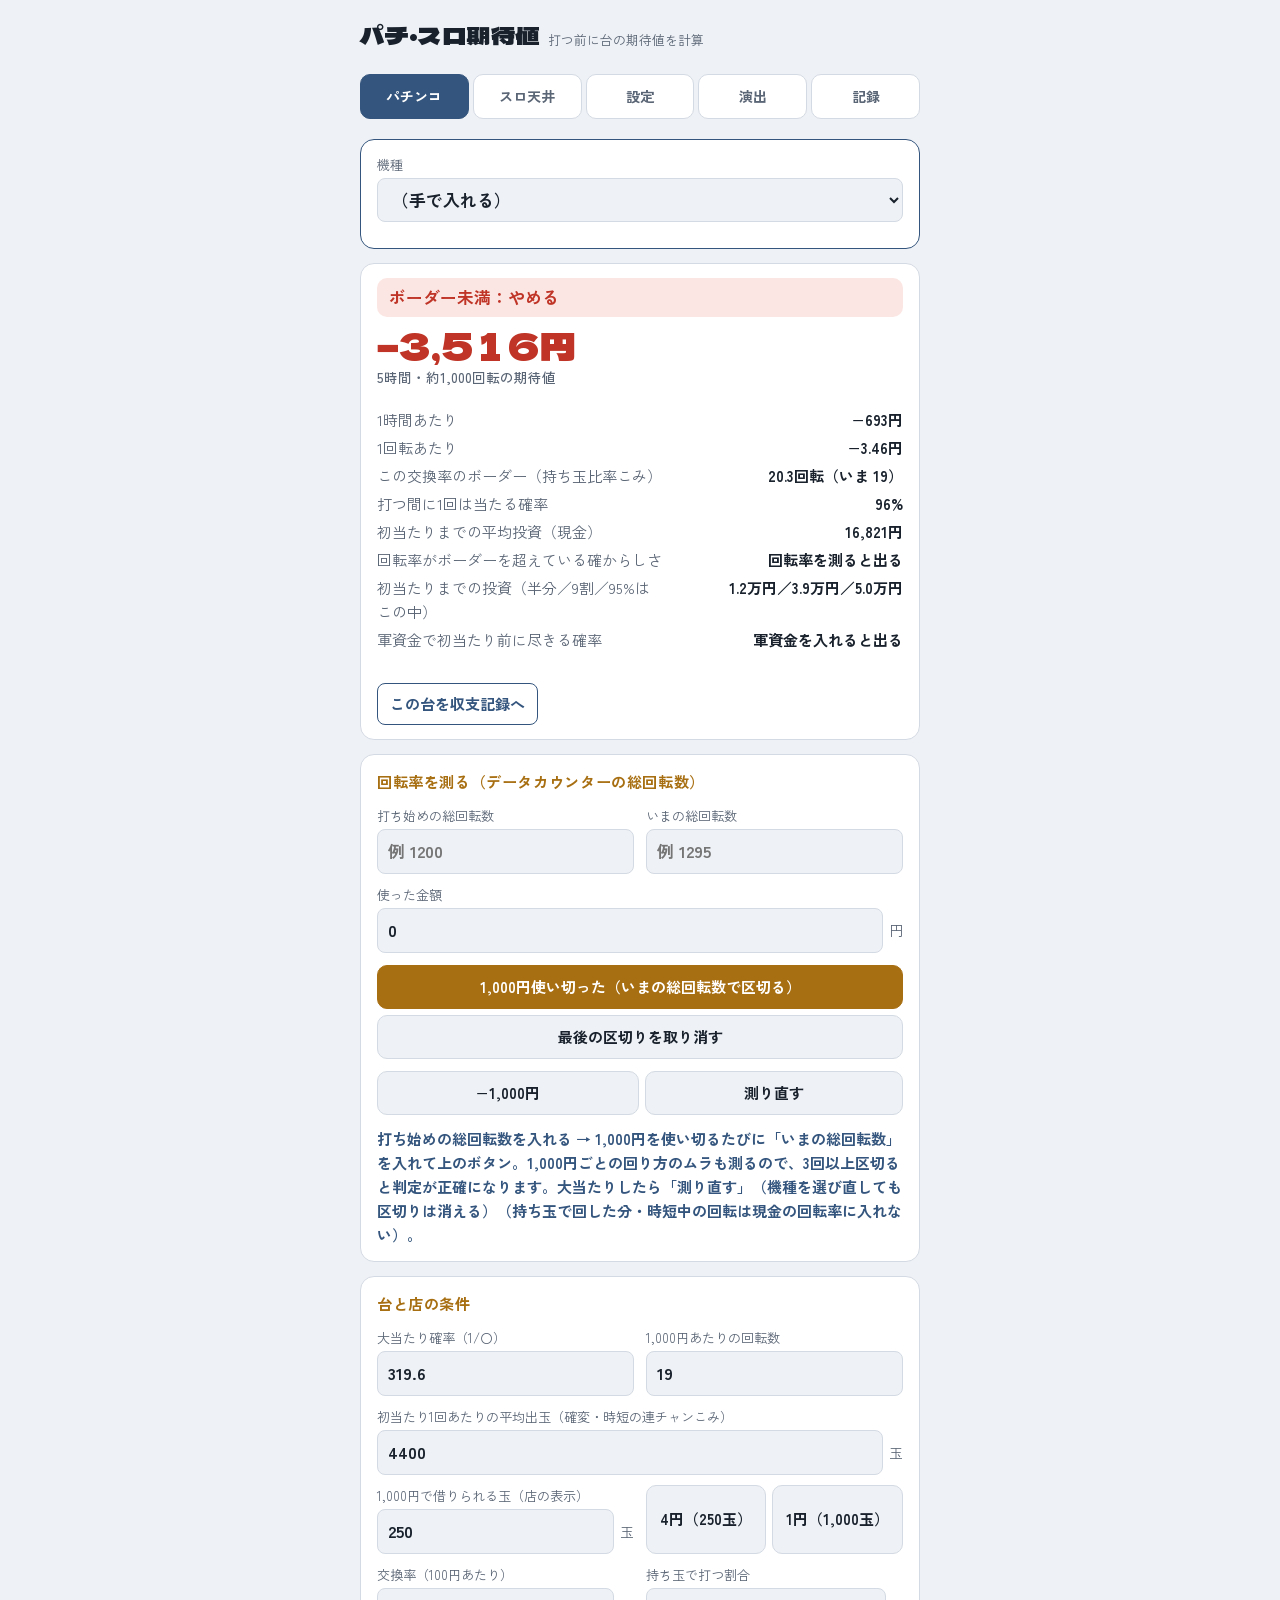
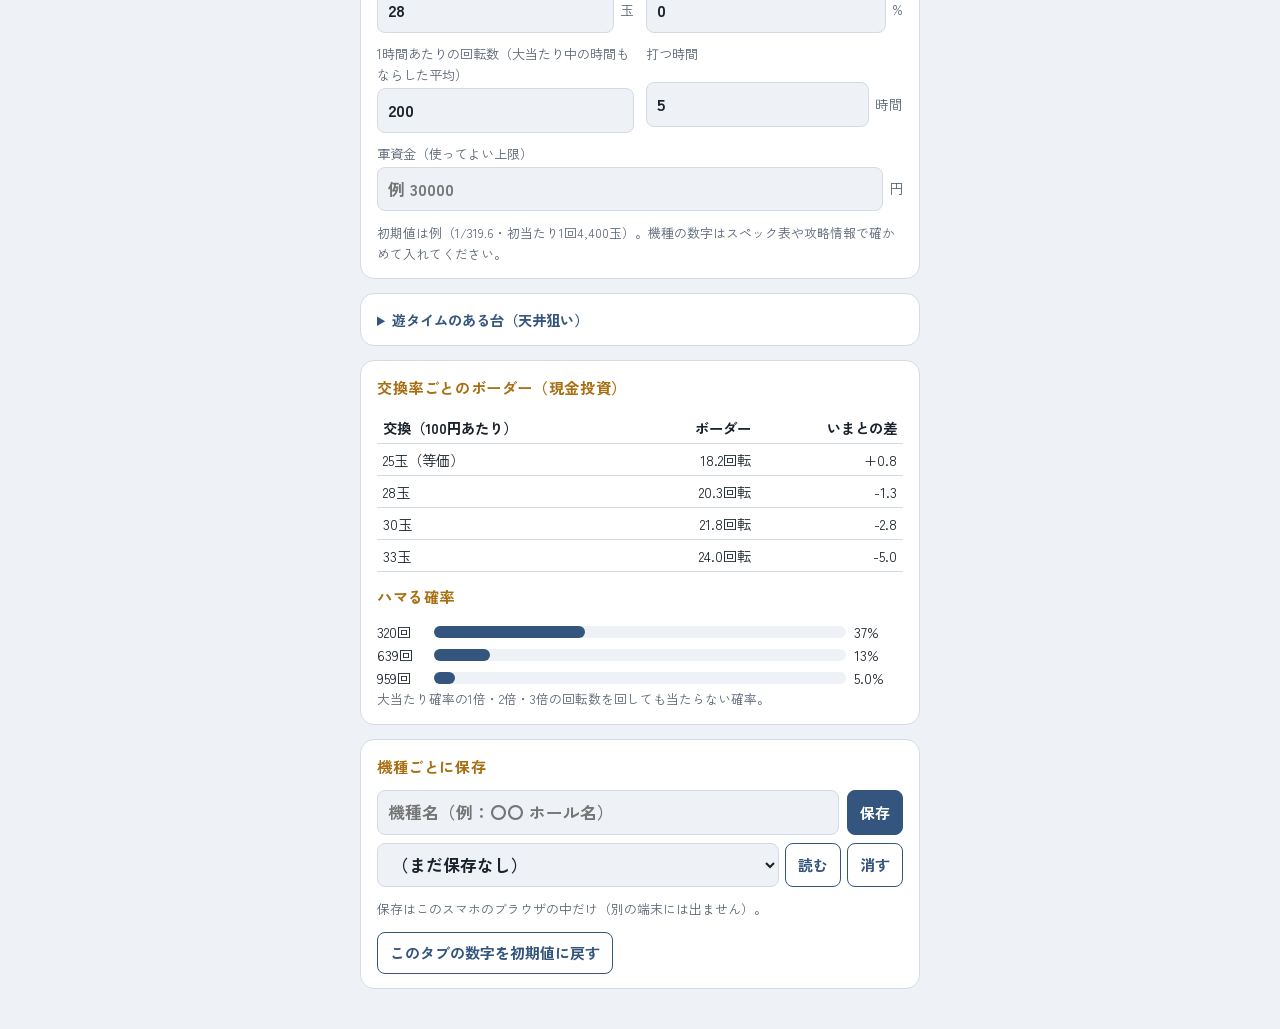
==== ev-k7q3x9/index.html @ 0479ecaa "パチ・スロ期待値：残りの穴を修正（判定を関数化してテスト・1,000円単位の残りの損・区切りの取り消しと打ち間違い確認・測り直し） Co-Authored-By: Claude Opus 5.5 <n" ====
<!doctype html>
<html lang="ja">
<head>
<meta charset="utf-8">
<meta name="viewport" content="width=device-width,initial-scale=1,viewport-fit=cover">
<meta name="robots" content="noindex,nofollow">
<meta name="apple-mobile-web-app-capable" content="yes">
<meta name="mobile-web-app-capable" content="yes">
<meta name="apple-mobile-web-app-title" content="パチスロ期待値">
<meta name="apple-mobile-web-app-status-bar-style" content="black-translucent">
<meta name="theme-color" content="#0f141b">
<link rel="manifest" href="manifest.webmanifest">
<link rel="apple-touch-icon" href="icon-180.png">
<style>:root{padding-top:env(safe-area-inset-top,0px);padding-bottom:env(safe-area-inset-bottom,0px)}body{margin:0;font-size:14px}[hidden]{display:none!important}img{max-width:100%}</style>
</head>
<body>
<title>パチ・スロ期待値</title>
<meta name="claude:viewport-fit-sides" content="cover">
<link rel="preconnect" href="https://fonts.googleapis.com">
<link rel="stylesheet" href="https://fonts.googleapis.com/css2?family=Dela+Gothic+One&family=Zen+Kaku+Gothic+New:wght@400;500;700&display=swap">
<style>
/* 片手で使う計算機：上に結果、下に入力。島の照明の下でも読めるよう、数字は大きく太く。真鍮色（玉・メダル）を差し色に */
:root {
  --bg: #eef1f5; --surface: #ffffff; --ink: #18212c; --muted: #5a6575; --line: #d4dae3;
  --brass: #a86f12; --steel: #34557d; --good: #1d8148; --bad: #bf3426; --good-bg: #e3f3ea; --bad-bg: #fbe6e3;
  --f-display: "Dela Gothic One", "Hiragino Sans", "Yu Gothic", sans-serif;
  --f-body: "Zen Kaku Gothic New", "Hiragino Sans", "Yu Gothic", "Meiryo", sans-serif;
}
@media (prefers-color-scheme: dark) { :root:not([data-theme="light"]) {
  --bg: #0f141b; --surface: #171f29; --ink: #e8edf3; --muted: #9ba7b6; --line: #2a3443;
  --brass: #e3a843; --steel: #86a9d6; --good: #4fc68c; --bad: #f0705f; --good-bg: #173226; --bad-bg: #3a1d1a; color-scheme: dark } }
:root[data-theme="dark"] {
  --bg: #0f141b; --surface: #171f29; --ink: #e8edf3; --muted: #9ba7b6; --line: #2a3443;
  --brass: #e3a843; --steel: #86a9d6; --good: #4fc68c; --bad: #f0705f; --good-bg: #173226; --bad-bg: #3a1d1a; color-scheme: dark }
body { background: var(--bg); color: var(--ink); font-family: var(--f-body); font-size: 15px; line-height: 1.6;
  padding-left: max(16px, env(safe-area-inset-left, 0px)); padding-right: max(16px, env(safe-area-inset-right, 0px)); padding-block: 12px 40px; }
body::before { content: ""; position: fixed; inset: 0 0 auto; height: env(safe-area-inset-top, 0px); z-index: 10; background: var(--bg); }
.wrap { max-width: 560px; margin: 0 auto; display: grid; gap: 14px; }
h1 { font-family: var(--f-display); font-weight: 400; font-size: 1.5rem; margin: 4px 0 0; letter-spacing: .02em; }
h1 small { font-family: var(--f-body); font-size: .8rem; color: var(--muted); margin-left: 8px; letter-spacing: 0; }
.tabs { position: sticky; top: env(safe-area-inset-top, 0px); z-index: 5; display: grid; grid-template-columns: repeat(5, 1fr); gap: 4px;
  background: var(--bg); padding-block: 6px; }
.tabs button { font: inherit; font-size: .88rem; font-weight: 700; padding: 10px 2px; white-space: nowrap; border: 1px solid var(--line); border-radius: 10px; background: var(--surface); color: var(--muted); cursor: pointer; }
.tabs button[aria-selected="true"] { background: var(--steel); border-color: var(--steel); color: #fff; }
.result { background: var(--surface); border: 1px solid var(--line); border-radius: 14px; padding: 14px 16px; display: grid; gap: 8px; }
.verdict { display: block; font-weight: 700; font-size: 1.05rem; line-height: 1.4; padding: 8px 12px; border-radius: 10px; }
.verdict:empty { display: none; }
.verdict.warn { background: color-mix(in srgb, var(--brass) 16%, transparent); color: var(--brass); }
.verdict.good { background: var(--good-bg); color: var(--good); } .verdict.bad { background: var(--bad-bg); color: var(--bad); }
.big { font-family: var(--f-display); font-size: 2.3rem; line-height: 1.1; font-variant-numeric: tabular-nums; }
.big.good { color: var(--good); } .big.bad { color: var(--bad); }
.big small { display: block; font-family: var(--f-body); font-size: .85rem; color: var(--muted); font-weight: 500; margin-top: 4px; }
.kv { display: grid; grid-template-columns: minmax(0, 1.25fr) minmax(0, 1fr); gap: 4px 12px; font-variant-numeric: tabular-nums; }
.kv dd { overflow-wrap: anywhere; }
.kv dt { color: var(--muted); } .kv dd { margin: 0; font-weight: 700; text-align: right; }
.panel { background: var(--surface); border: 1px solid var(--line); border-radius: 14px; padding: 14px 16px; display: grid; gap: 12px; }
.panel h2 { font-size: .95rem; margin: 0; color: var(--brass); letter-spacing: .04em; }
.grid { display: grid; grid-template-columns: 1fr 1fr; gap: 10px 12px; }
.grid .wide { grid-column: 1 / -1; }
label { display: grid; gap: 3px; font-size: .82rem; color: var(--muted); min-width: 0; }
.pick { border-color: var(--steel); }
.counter { display: grid; gap: 6px; }
.steps, .acts { display: flex; flex-wrap: wrap; gap: 6px; }
.steps button, .acts button { font: inherit; font-weight: 700; min-height: 44px; padding: 6px 12px; border-radius: 10px; border: 1px solid var(--line); background: var(--bg); color: var(--ink); cursor: pointer; flex: 1 1 auto; }
.steps button.main, .acts button.main { background: var(--brass); border-color: var(--brass); color: #fff; flex: 2 1 auto; }
.measure { margin: 0; font-weight: 700; color: var(--steel); }
input, select { min-height: 44px; font: inherit; font-size: 1.05rem; font-weight: 700; color: var(--ink); background: var(--bg); border: 1px solid var(--line); border-radius: 8px; padding: 8px 10px; width: 100%; box-sizing: border-box; font-variant-numeric: tabular-nums; }
input:focus-visible, select:focus-visible, button:focus-visible { outline: 2px solid var(--brass); outline-offset: 1px; }
.unit { display: flex; align-items: center; gap: 6px; } .unit span { color: var(--muted); font-size: .85rem; white-space: nowrap; }
.note { font-size: .8rem; color: var(--muted); margin: 0; }
.warnline { margin: 0; font-size: .85rem; font-weight: 700; color: var(--bad); }
.warnline:empty { display: none; }
.chips { display: flex; flex-wrap: wrap; gap: 6px; }
.chips button { font: inherit; font-size: .85rem; font-weight: 700; min-height: 40px; padding: 4px 12px; border-radius: 999px; border: 1px solid var(--line); background: var(--bg); color: var(--muted); cursor: pointer; }
.chips button[aria-pressed="true"] { background: var(--steel); border-color: var(--steel); color: #fff; }
.ens { display: grid; gap: 2px; }
.ens h3 { font-size: .85rem; color: var(--brass); margin: 10px 0 2px; letter-spacing: .04em; }
.ens details { border-bottom: 1px solid var(--line); }
.ens summary { list-style: none; display: grid; grid-template-columns: minmax(0, 1fr) 4.6em; gap: 4px 10px; align-items: center; padding: 8px 0; color: var(--ink); font-weight: 700; font-size: .95rem; }
.ens summary::-webkit-details-marker { display: none; }
.ens .meter { grid-column: 1 / -1; height: 10px; border-radius: 5px; background: var(--bg); overflow: hidden; }
.ens .meter i { display: block; height: 100%; border-radius: 5px; }
.ens .val { text-align: right; font-family: var(--f-display); font-weight: 400; font-size: 1.05rem; font-variant-numeric: tabular-nums; }
.ens .body { padding: 0 0 10px; font-size: .88rem; color: var(--muted); display: grid; gap: 4px; }
.tier { display: inline-block; font-size: .72rem; font-weight: 700; padding: 0 6px; border-radius: 999px; margin-left: 6px; vertical-align: 1px; }
.lv0 { --c: var(--muted); } .lv1 { --c: var(--steel); } .lv2 { --c: var(--brass); } .lv3 { --c: var(--bad); }
.lv4 { --c: var(--bad); }
.ens .lv0 i, .ens .lv1 i, .ens .lv2 i, .ens .lv3 i { background: var(--c); }
.ens .lv4 i { background: linear-gradient(90deg, #e2483d, #e8a33a, #d9cf3b, #3fb56b, #3d8be2, #8a5bd6); }
.tier { color: var(--c); border: 1px solid var(--c); }
.guide { display: grid; gap: 8px; font-size: .9rem; }
.guide p { margin: 0; }
.holds { display: flex; gap: 6px; align-items: center; flex-wrap: wrap; font-size: .8rem; color: var(--muted); }
.holds b { display: inline-block; width: 22px; height: 22px; border-radius: 50%; border: 1px solid var(--line); vertical-align: middle; }
.chk { display: flex; align-items: center; gap: 8px; font-size: .9rem; color: var(--ink); }
.chk input { width: 24px; min-height: 24px; }
.sign { display: grid; grid-template-columns: 5.5em 1fr; gap: 6px; }
.jbtn { justify-self: start; }
#k-table { table-layout: fixed; }
#k-table th, #k-table td { padding: 3px 2px; font-size: .78rem; text-align: center; }
#k-table th:first-child, #k-table td:first-child { width: 2em; }
#k-table input { min-height: 40px; padding: 4px 2px; font-size: .88rem; text-align: center; min-width: 0; }
.bar { display: grid; grid-template-columns: 3.4em 1fr 3.4em; align-items: center; gap: 8px; font-variant-numeric: tabular-nums; font-size: .9rem; }
.bar i { display: block; height: 12px; border-radius: 6px; background: var(--steel); }
.bar.top i { background: var(--brass); }
.bar .track { background: var(--bg); border-radius: 6px; }
.presets { display: grid; grid-template-columns: 1fr auto; gap: 8px; }
.presets .row { display: grid; grid-template-columns: 1fr auto auto; gap: 6px; grid-column: 1 / -1; }
.btn { font: inherit; font-weight: 700; padding: 8px 12px; border-radius: 8px; border: 1px solid var(--steel); background: var(--steel); color: #fff; cursor: pointer; white-space: nowrap; }
.btn.ghost { background: transparent; color: var(--steel); }
svg text { fill: var(--muted); font-size: 11px; }
.tbl { width: 100%; border-collapse: collapse; font-variant-numeric: tabular-nums; font-size: .9rem; }
.tbl td, .tbl th { padding: 4px 6px; border-bottom: 1px solid var(--line); text-align: right; } .tbl th:first-child, .tbl td:first-child { text-align: left; }
details summary { cursor: pointer; color: var(--steel); font-weight: 700; font-size: .9rem; }
@media (prefers-reduced-motion: no-preference) { .bar i { transition: width .25s; } }
</style>

<div class="wrap">
  <h1>パチ・スロ期待値<small>打つ前に台の期待値を計算</small></h1>
  <div class="tabs" role="tablist">
    <button role="tab" id="t-pachi" aria-selected="true" data-tab="pachi">パチンコ</button>
    <button role="tab" id="t-slot" aria-selected="false" data-tab="slot">スロ天井</button>
    <button role="tab" id="t-set" aria-selected="false" data-tab="set">設定</button>
    <button role="tab" id="t-ens" aria-selected="false" data-tab="ens">演出</button>
    <button role="tab" id="t-log" aria-selected="false" data-tab="log">記録</button>
  </div>

  <!-- パチンコ -->
  <section id="pachi" class="tabpage">
    <div class="wrap">
      <div class="panel pick">
        <label>機種<select id="pm"></select></label>
        <p class="note" id="pm-note"></p>
      </div>
      <div class="result" aria-live="polite">
        <span class="verdict" id="p-verdict"></span>
        <div class="big" id="p-big"></div>
        <dl class="kv">
          <dt>1時間あたり</dt><dd id="p-hour"></dd>
          <dt>1回転あたり</dt><dd id="p-spin"></dd>
          <dt>この交換率のボーダー（持ち玉比率こみ）</dt><dd id="p-border"></dd>
          <dt>打つ間に1回は当たる確率</dt><dd id="p-hit"></dd>
          <dt>初当たりまでの平均投資（現金）</dt><dd id="p-invest"></dd>
          <dt>回転率がボーダーを超えている確からしさ</dt><dd id="p-sure">—</dd>
          <dt>初当たりまでの投資（半分／9割／95%はこの中）</dt><dd id="p-q"></dd>
          <dt>軍資金で初当たり前に尽きる確率</dt><dd id="p-bust">—</dd>
        </dl>
        <p class="warnline" id="p-warn"></p>
        <p class="note" id="p-why"></p>
        <button type="button" class="btn ghost jbtn" data-journal="pachi">この台を収支記録へ</button>
      </div>
      <div class="panel">
        <h2>回転率を測る（データカウンターの総回転数）</h2>
        <div class="grid">
          <label>打ち始めの総回転数<input id="rs0" type="number" inputmode="numeric" step="1" value="" placeholder="例 1200"></label>
          <label>いまの総回転数<input id="rs1" type="number" inputmode="numeric" step="1" value="" placeholder="例 1295"></label>
          <label class="wide">使った金額<span class="unit"><input id="ry" type="number" inputmode="numeric" step="1000" value="0"><span>円</span></span></label>
        </div>
        <div class="steps"><button type="button" id="rseg" class="main">1,000円使い切った（いまの総回転数で区切る）</button><button type="button" id="rundo">最後の区切りを取り消す</button></div>
        <div class="steps" data-for="ry"><button type="button" data-d="-1000">−1,000円</button><button type="button" data-reset="1">測り直す</button></div>
        <p class="measure" id="rmsg">打ち始めの総回転数を入れる → 1,000円を使い切るたびに「いまの総回転数」を入れて上のボタン。1,000円ごとの回り方のムラも測るので、3回以上区切ると判定が正確になります。<b>大当たりしたら「測り直す」</b>（機種を選び直しても区切りは消える）（持ち玉で回した分・時短中の回転は現金の回転率に入れない）。</p>
      </div>
      <div class="panel">
        <h2>台と店の条件</h2>
        <div class="grid">
          <label>大当たり確率（1/〇）<input id="P" type="number" inputmode="decimal" step="any" value="319.6"></label>
          <label>1,000円あたりの回転数<input id="R" type="number" inputmode="decimal" step="any" value="19"></label>
          <label class="wide">初当たり1回あたりの平均出玉（確変・時短の連チャンこみ）<span class="unit"><input id="Y" type="number" inputmode="decimal" step="any" value="4400"><span>玉</span></span></label>
          <label>1,000円で借りられる玉（店の表示）<span class="unit"><input id="pb" type="number" inputmode="numeric" step="1" value="250"><span>玉</span></span></label>
          <div class="steps" data-set="pb"><button type="button" data-v="250">4円（250玉）</button><button type="button" data-v="1000">1円（1,000玉）</button></div>
          <label>交換率（100円あたり）<span class="unit"><input id="xch" type="number" inputmode="decimal" step="any" value="28"><span>玉</span></span></label>
          <label>持ち玉で打つ割合<span class="unit"><input id="hold" type="number" inputmode="decimal" step="any" value="0"><span>%</span></span></label>
          <label>1時間あたりの回転数（大当たり中の時間もならした平均）<input id="sph" type="number" inputmode="decimal" step="any" value="200"></label>
          <label>打つ時間<span class="unit"><input id="hours" type="number" inputmode="decimal" step="any" value="5"><span>時間</span></span></label>
          <label class="wide">軍資金（使ってよい上限）<span class="unit"><input id="bank" type="number" inputmode="numeric" step="1000" value="" placeholder="例 30000"><span>円</span></span></label>
        </div>
        <p class="note">初期値は例（1/319.6・初当たり1回4,400玉）。機種の数字はスペック表や攻略情報で確かめて入れてください。</p>
      </div>
      <div class="panel">
        <details id="yu">
          <summary>遊タイムのある台（天井狙い）</summary>
          <div class="grid" style="margin-top:10px">
            <label>遊タイムの発動（大当たり後の低確率の回転数）<input id="yT" type="number" inputmode="numeric" step="1" value="" placeholder="例 950"></label>
            <label>いまの回転数（大当たり後）<input id="ys" type="number" inputmode="numeric" step="1" value="" placeholder="例 600"></label>
            <label>遊タイムの時短回数<input id="yJ" type="number" inputmode="numeric" step="1" value="" placeholder="例 1200"></label>
            <label>遊タイム中に当たったときの平均出玉<span class="unit"><input id="yY2" type="number" inputmode="numeric" step="1" value="" placeholder="空欄なら上と同じ"><span>玉</span></span></label>
          </div>
          <p class="measure" id="ymsg">遊タイムの数字を入れると、いまの回転数から当たりまで打ったときの期待値が出ます。</p>
          <p class="note">機種の一覧から選ぶと、資料で確かめた遊タイム（発動回転数・時短回数）が入る。いまの回転数はデータカウンターの「大当たり後の低確率の回転数」を入れる（時短中の回転が入っている台は引く）。当たったら（遊タイムで当たらなければ）やめる前提。大当たり確率・平均出玉・回転率・交換率は上の数字を使います。</p>
        </details>
      </div>
      <div class="panel">
        <h2>交換率ごとのボーダー（現金投資）</h2>
        <table class="tbl" id="p-btable"></table>
        <h2>ハマる確率</h2>
        <div id="p-hamari"></div>
      </div>
    </div>
  </section>

  <!-- パチスロ天井 -->
  <section id="slot" class="tabpage" hidden>
    <div class="wrap">
      <div class="panel pick">
        <label>機種<select id="sm"></select></label>
        <p class="note" id="sm-note"></p>
        <label class="chk" id="sreset-box" hidden><input id="sreset" type="checkbox">朝一で設定変更されている（天井が短くなる）</label>
        <div class="counter">
          <label>データカウンターの「いまのゲーム数」<span class="unit"><input id="g" type="number" inputmode="numeric" step="1" value="450"><span>G</span></span></label>
          <div class="steps" data-for="g"><button type="button" data-d="-10">−10</button><button type="button" data-d="10">＋10</button><button type="button" data-d="50">＋50</button><button type="button" data-d="100">＋100</button></div>
        </div>
      </div>
      <div class="result" aria-live="polite">
        <span class="verdict" id="s-verdict"></span>
        <div class="big" id="s-big"></div>
        <dl class="kv">
          <dt>期待値（枚）</dt><dd id="s-coins"></dd>
          <dt>天井まで連れていかれる確率</dt><dd id="s-reach"></dd>
          <dt>当たるまでの平均ゲーム数</dt><dd id="s-games"></dd>
          <dt>天井までの最大投資（現金）</dt><dd id="s-max"></dd>
          <dt>この条件で期待値がプラスになるのは</dt><dd id="s-start"></dd>
          <dt>当たるまでの投資（半分／9割はこの中）</dt><dd id="s-q"></dd>
          <dt>軍資金で当たりまで届かない確率</dt><dd id="s-short">—</dd>
          <dt>平均獲得の95%の幅で見た期待値</dt><dd id="s-range">—</dd>
        </dl>
        <p class="warnline" id="s-warn"></p>
        <p class="note" id="s-why"></p>
        <button type="button" class="btn ghost jbtn" data-journal="slot">この台を収支記録へ</button>
      </div>
      <div class="panel">
        <h2>機種の数字（選ぶと入る）</h2>
        <div class="grid">
          <label>天井<span class="unit"><input id="G" type="number" inputmode="numeric" step="1" value="800"><span>G</span></span></label>
          <label class="wide">通常時の当たり確率（AT・ボーナス初当たり 1/〇）<input id="p" type="number" inputmode="decimal" step="any" value="300"></label>
          <label>当たり1回の平均獲得（純増＝当たり中に増えた枚数）<span class="unit"><input id="W0" type="number" inputmode="decimal" step="any" value="" placeholder="例 400"><span>枚</span></span></label>
          <label>天井で当たったときの平均獲得（純増）<span class="unit"><input id="W1" type="number" inputmode="decimal" step="any" value="" placeholder="空欄なら上と同じ"><span>枚</span></span></label>
          <label>コイン持ち（50枚で）<span class="unit"><input id="c" type="number" inputmode="decimal" step="any" value="32"><span>G</span></span></label>
          <label>当選から当たり開始までの前兆（平均）<span class="unit"><input id="zen" type="number" inputmode="numeric" step="1" value="0"><span>G</span></span></label>
          <label>1,000円で借りられるメダル（店の表示）<span class="unit"><input id="slend" type="number" inputmode="numeric" step="1" value="50"><span>枚</span></span></label>
          <div class="steps" data-set="slend"><button type="button" data-v="50">50枚</button><button type="button" data-v="46">46枚</button></div>
          <label>交換率（100円あたり）<span class="unit"><input id="sxch" type="number" inputmode="decimal" step="any" value="5.6"><span>枚</span></span></label>
          <label>持ちメダルで打つ割合<span class="unit"><input id="shold" type="number" inputmode="decimal" step="any" value="0"><span>%</span></span></label>
          <label class="wide">軍資金（使ってよい上限）<span class="unit"><input id="sbank" type="number" inputmode="numeric" step="1000" value="" placeholder="例 20000"><span>円</span></span></label>
        </div>
        <p class="note">貸しメダルは店の表示どおりに（1,000円で46枚の店は1枚21.7円になり、期待値がはっきり下がる）。前兆は、当選してから当たりが始まるまでに回すゲーム数で、当たり1回ごとに必ずかかる（天井到達後も同じ）。<b>0のままだと期待値が高く出る</b>（資料では北斗の拳が最大32G、ミリオンゴッドが2〜24Gなど。平均は資料にない）。当たったらやめる前提（当たり後の引き戻しや上乗せは「平均獲得」に含めて入力）。初期値は例です。</p>
      </div>
      <div class="panel">
        <h2>当たりの獲得枚数を記録（平均獲得を自分の実戦から出す）</h2>
        <p class="note" id="lw-target"></p>
        <div class="grid">
          <label>獲得枚数（当たり1回ぶん）<span class="unit"><input id="lw" type="number" inputmode="numeric" step="1" value="" placeholder="例 520"><span>枚</span></span></label>
          <label class="chk"><input id="lceil" type="checkbox">天井で当たった</label>
        </div>
        <div class="acts"><button type="button" class="main" id="lw-add">記録する</button><button type="button" id="lw-use">この平均を入れる</button><button type="button" id="lw-undo">最後の1件を消す</button></div>
        <p class="measure" id="lw-stats"></p>
        <p class="note">解析サイトに平均獲得枚数が載っていない機種が多いので、当たるたびに獲得枚数を記録して平均を出す。10件までは平均のブレが大きい。記録はこのスマホの中だけ。</p>
      </div>
      <div class="panel">
        <h2>いまのゲーム数ごとの期待値</h2>
        <div id="s-chart"></div>
        <h2>この先で当たる確率</h2>
        <div id="s-within"></div>
      </div>
    </div>
  </section>

  <!-- 設定推測 -->
  <section id="set" class="tabpage" hidden>
    <div class="wrap">
      <div class="panel pick">
        <label>機種<select id="km"></select></label>
        <p class="note" id="km-note"></p>
      </div>
      <div class="result" aria-live="polite">
        <span class="verdict" id="k-verdict"></span>
        <dl class="kv">
          <dt>打ち続けた1時間の期待値</dt><dd id="k-ev">—</dd>
          <dt>設定4以上の合計</dt><dd id="k-high"></dd>
        </dl>
        <div id="k-bars" style="display:grid;gap:6px"></div>
        <p class="warnline" id="k-warn"></p>
      </div>
      <div class="panel">
        <h2>データカウンターの数字</h2>
        <div class="grid">
          <label>BB（ビッグ）回数<input id="kbb" type="number" inputmode="numeric" step="1" value="" placeholder="例 9"></label>
          <label>RB（レギュラー）回数<input id="krb" type="number" inputmode="numeric" step="1" value="" placeholder="例 6"></label>
        </div>
        <p class="note">BBとRBを入れると、要素1の回数に合算（BB＋RB）が入ります（ジャグラーなど、設定ごとの確率が合算のとき）。</p>
        <h2>回したゲーム数と出た回数</h2>
        <div class="grid">
          <label class="wide">通常時のゲーム数（AT・ボーナス中のゲームは入れない）<span class="unit"><input id="kN" type="number" inputmode="numeric" step="1" value="" placeholder="例 3000"><span>G</span></span></label>
          <label>要素1の名前<input id="k1n" type="text" value="ボーナス"></label>
          <label>要素1の回数<input id="k1" type="number" inputmode="numeric" step="1" value="" placeholder="例 12"></label>
          <label>要素2の名前<input id="k2n" type="text" value="小役"></label>
          <label>要素2の回数（使わないなら空欄）<input id="k2" type="number" inputmode="numeric" step="1" value=""></label>
          <label>要素3の名前<input id="k3n" type="text" value=""></label>
          <label>要素3の回数（使わないなら空欄）<input id="k3" type="number" inputmode="numeric" step="1" value=""></label>
        </div>
        <p class="note">同じ当たりを2つの要素で数えない（合算とBIGを両方入れない。BIGとREGを分けて入れるのはよい）。</p>
        <h2>打ち続けたときの期待値の条件</h2>
        <div class="grid">
          <label>1時間に回すゲーム数<span class="unit"><input id="kgph" type="number" inputmode="numeric" step="10" value="700"><span>G</span></span></label>
          <label>あと打つ時間<span class="unit"><input id="khours" type="number" inputmode="decimal" step="any" value="3"><span>時間</span></span></label>
          <label>コイン持ち（50枚で）<span class="unit"><input id="kcoin" type="number" inputmode="decimal" step="any" value="" placeholder="例 40"><span>G</span></span></label>
          <label>交換率（100円あたり）<span class="unit"><input id="kxch" type="number" inputmode="decimal" step="any" value="5.6"><span>枚</span></span></label>
          <label class="wide">持ちメダルで打つ割合（0%＝手元のメダルがなく現金で借りながら打つ）<span class="unit"><input id="khold" type="number" inputmode="decimal" step="any" value="100"><span>%</span></span></label>
          <label>1,000円で借りられるメダル<span class="unit"><input id="klend" type="number" inputmode="numeric" step="1" value="50"><span>枚</span></span></label>
          <div class="steps" data-set="klend"><button type="button" data-v="50">50枚</button><button type="button" data-v="46">46枚</button></div>
        </div>
        <p class="note">現金で買うメダルは1枚20円（46枚貸しなら21.7円）、流すときは交換率の価値。機械割は資料の値（技術介入をきちんとした前提のことが多い）。等価でない店で現金を足しながら打つと、設定6でもマイナスになることがある。</p>
        <h2>設定ごとの確率（1/〇）・機械割（割%）・店の配分</h2>
        <table class="tbl" id="k-table"></table>
        <div class="acts" id="k-prior"><button type="button" data-prior="1,1,1,1,1,1">配分を均等に</button><button type="button" data-prior="50,20,15,7,5,3">設定1が半分の店（例）</button></div>
        <p class="note">確率は機種の解析値（設定差のある要素）。空欄の設定（解析値がない）は外して計算。店の配分は「その店でその設定が入っている割合」の見込み（比なので合計は100でなくてよい）。初期値は設定1が半分の保守的な配分（均等にすると、何も分からない状態でも高設定を甘く見て期待値がプラスから始まる）。イベント日など高設定が多いと分かっている日だけ変える。初期値は例。回数が少ないうちは差がつきにくく、「まだ判断できない」と出ます。</p>
      </div>
    </div>
  </section>

  <!-- 演出 -->
  <section id="ens" class="tabpage" hidden>
    <div class="wrap">
      <div class="panel pick">
        <label>機種<select id="em"></select></label>
        <p class="note" id="em-note"></p>
      </div>
      <div class="panel">
        <label>見た演出をさがす<input id="eq" type="search" placeholder="例 赤保留・群・カットイン" autocomplete="off"></label>
        <div class="chips" id="ecat"></div>
        <div class="ens" id="elist"></div>
        <p class="note">数字は「その演出が出た変動が当たる割合（信頼度）」。タップで説明と資料のちがい。<span id="e-legend"></span></p>
      </div>
      <div class="panel">
        <h2>演出の見方（どの機種にも共通）</h2>
        <div class="guide">
          <details open><summary>保留の色は強さの順</summary>
            <p class="holds"><b style="background:#f4f4f4"></b>白 &lt; <b style="background:#3d8be2"></b>青 &lt; <b style="background:#3fb56b"></b>緑 &lt; <b style="background:#e2483d"></b>赤 &lt; <b style="background:#e8b93a"></b>金 &lt; <b style="background:linear-gradient(135deg,#e2483d,#e8a33a,#3fb56b,#3d8be2,#8a5bd6)"></b>虹（虹はほぼ全機種で確定）</p>
            <p>色の順はだいたい共通だが、何%かは機種で大きくちがう（赤保留でも2割台の機種もある）。数字は上の機種別で見る。保留が変わる（白→赤など）のは、変わった後の色の強さで見る。</p>
          </details>
          <details><summary>信頼度は掛け算しない</summary>
            <p>「赤保留40%」と「群50%」が両方出ても、当たる確率は 40%×50% でも 足し算でもない。強い演出は当たりのときに重なって出やすいので、重なるほど上がるのは確かだが、正確な値は資料の「組み合わせ」の数字でしか分からない。</p>
          </details>
          <details><summary>演出で期待値は変わらない</summary>
            <p>当たりかどうかは、玉がスタートに入った瞬間の抽選で決まっている。演出はそれを後から「知らせる」だけ。激アツが外れても台の期待値は下がらないし、熱い演出が続いても上がらない。打ち続けるかどうかは回転率とボーダー（パチンコのタブ）で決める。</p>
          </details>
          <details><summary>やめるときの注意</summary>
            <p>保留（たまっている抽選）が残っているうちは席を立たない。保留は打ったお金ですでに買った抽選なので、消化しきってからやめる。パチスロは、前兆中やCZ・ATの抽選中（ゲーム数がゾーンにかかっているときなど）にやめない。</p>
          </details>
          <details><summary>パチスロの演出</summary>
            <p>AT機は、演出の強さ＝当選の期待度（前兆・CZの成功期待度）。ジャグラーなどのノーマル機は、GOGOランプが光れば必ずボーナス。レバーを叩いた瞬間に光る「先ペカ」、リールが止まった後に光る「後ペカ」があり、プレミア（音や光の変化）は確定やBIG濃厚の合図。</p>
          </details>
        </div>
      </div>
    </div>
  </section>

  <!-- 収支記録 -->
  <section id="log" class="tabpage" hidden>
    <div class="wrap">
      <div class="result" aria-live="polite">
        <span class="verdict" id="j-verdict"></span>
        <dl class="kv">
          <dt>記録した回数</dt><dd id="j-n"></dd>
          <dt>期待値の合計（台選びの腕）</dt><dd id="j-ev"></dd>
          <dt>実際の収支の合計</dt><dd id="j-res"></dd>
          <dt>差（運のブレ）</dt><dd id="j-luck"></dd>
        </dl>
        <p class="note">期待値の合計がプラスなら、打つ台の選び方は正しい。実際の収支との差は運のブレで、回数を重ねるほど期待値に近づく。期待値の合計がマイナスなら、台選びを見直す。</p>
      </div>
      <div class="panel">
        <h2>1回分を記録</h2>
        <div class="grid">
          <label>日付<input id="jd" type="date"></label>
          <label>機種<input id="jm" type="text" placeholder="例 e東京喰種"></label>
          <label class="wide">打つと決めたときの期待値<span class="sign"><select id="jevs" aria-label="期待値の符号"><option value="+">プラス</option><option value="-">マイナス</option></select><span class="unit"><input id="jev" type="number" inputmode="numeric" step="1" value=""><span>円</span></span></span></label>
          <label class="wide">実際の収支<span class="sign"><select id="jress" aria-label="勝ち負け"><option value="+">勝ち</option><option value="-">負け</option></select><span class="unit"><input id="jres" type="number" inputmode="numeric" step="1" value=""><span>円</span></span></span></label>
        </div>
        <div class="acts"><button type="button" class="main" id="j-add">記録する</button><button type="button" id="j-undo" hidden>消したのを戻す</button></div>
        <p class="note" id="j-msg">パチンコ・スロ天井のタブの「この台を収支記録へ」で、機種と期待値が入ります。記録はこのスマホの中だけ。</p>
      </div>
      <div class="panel"><h2>これまでの記録</h2><div id="j-list"></div></div>
    </div>
  </section>

  <div class="panel" id="presets-panel">
    <h2>機種ごとに保存</h2>
    <div class="presets">
      <input id="pname" type="text" placeholder="機種名（例：〇〇 ホール名）" aria-label="保存する名前">
      <button class="btn" id="psave">保存</button>
      <div class="row"><select id="plist" aria-label="保存した機種"></select><button class="btn ghost" id="pload">読む</button><button class="btn ghost" id="pdel">消す</button></div>
    </div>
    <p class="note" id="pmsg">保存はこのスマホのブラウザの中だけ（別の端末には出ません）。</p>
    <button type="button" class="btn ghost jbtn" id="preset-reset">このタブの数字を初期値に戻す</button>
  </div>
</div>

<script>
// 計算（build.py が calc.js をそのまま埋め込む。test.js でシミュレーションと照合済み）
/*CALC*/const Calc = {
  pachinko(v) {
    const { P, R, Y, lend, xch, hold, sph, hours } = v; // lend：貸し玉1玉の円（4/1）、xch：100円あたりの交換玉数、hold：持ち玉比率(0〜1)
    const e = 100 / xch; // 1玉の交換価値（円）
    const ballsPerSpin = 1000 / lend / R;
    const costCash = 1000 / R; // 現金で1回転にかかる円
    const costHold = ballsPerSpin * e; // 持ち玉で1回転にかかる円（換金した場合の価値）
    const cost = (1 - hold) * costCash + hold * costHold;
    const gain = (Y / P) * e; // 1回転あたりの期待出玉の価値
    const evSpin = gain - cost;
    const spins = sph * hours;
    const border = (h, x) => {
      const ee = 100 / x;
      return ((1 - h) * 1000 + h * (1000 / lend) * ee) / ((Y / P) * ee);
    };
    const hitWithin = (n) => 1 - Math.pow(1 - 1 / P, n);
    // 現金は1,000円単位で借りるので、やめるときに残った玉（平均で（1,000円分の玉数−1）÷2 玉）は交換価値でしか戻らない
    const left = Calc.leftover(1000 / lend, lend, e, hold);
    return {
      e, cost, gain, evSpin, spins, left,
      evHour: evSpin * sph,
      evTotal: evSpin * spins - left,
      border: border(hold, xch),
      borderCash: border(0, xch),
      hitInSession: hitWithin(spins),
      hamari: [1, 2, 3].map((k) => ({ k, p: Math.pow(1 - 1 / P, k * P) })),
      avgInvest: P * costCash,
      borderOf: border,
    };
  },
  /** 機種データから「大当たり確率 P の当たり1回あたりの平均出玉」Y を出す。
   *  資料の平均出玉は「どの確率の当たり1回あたりか」がまちまち（合算の初当たりあたりの値を図柄揃いの確率と組み合わせると、
   *  ボーダーが倍になる誤りになる）ので、2資料以上で照合した等価ボーダーから Y＝250×P÷ボーダー で逆算する。
   *  Ystrict は資料の中で一番厳しい（高い）ボーダーから出した Y（判定を厳しめにするため） */
  machineY(m) {
    const P = m.P;
    const bs = [m.borderEquiv, ...Object.entries(m.borderBySource || {}).filter(([k, x]) => x > 0 && !/garbled|unreliable/.test(k)).map(([, x]) => x)].filter((x) => x > 0);
    if (!(P > 1) || !bs.length) return null;
    const b = m.borderEquiv > 0 ? m.borderEquiv : bs[0], bMax = Math.max(...bs), bMin = Math.min(...bs);
    return { P, Y: (250 * P) / b, Ystrict: (250 * P) / bMax, border: b, bMax, bMin };
  },
  fmt: {
    yen: (x) => `${x >= 0 ? '+' : '−'}${Math.round(Math.abs(x)).toLocaleString('ja-JP')}円`,
    pct: (x) => (x > 0.995 ? '99%以上' : x < 0.005 && x > 0 ? '1%未満' : `${(x * 100).toFixed(x < 0.1 ? 1 : 0)}%`),
    man: (x) => (Math.abs(x) >= 10000 ? `${(x / 10000).toFixed(1)}万円` : `${Math.round(x).toLocaleString('ja-JP')}円`),
  },
  /** パチンコの判定。evNormal：資料の代表のボーダーでの期待値、evStrict：いちばん厳しい資料のボーダーでの期待値（strict＝資料がばらつくとき）、
   *  ci：回転率の確からしさ（rateCI の結果。測っていなければ null）、segN：1,000円ごとの区切りの数。
   *  「打つ」は、厳しめのボーダーでもプラス・区切り3回以上・ボーダーを超えている確率95%以上のときだけ */
  pachiVerdict({ evNormal, evStrict, strict, strictBorder, ci, segN }) {
    const { pct, man } = Calc.fmt;
    const more = (y) => (Number.isFinite(y) && y <= 100000 ? `あと${man(Math.ceil(y / 1000) * 1000)}ほど測る` : 'ボーダーぎりぎりで期待値はほぼ0');
    if (evStrict >= 0) {
      if (!ci) return { cls: 'warn', text: `ボーダー超え（${strict ? '厳しめの資料でも' : 'この数字なら'}）：回転率を上の「測る」で確かめてから打つ` };
      if (segN < 3) return { cls: 'warn', text: `たぶんボーダー超え：1,000円ごとの区切りをあと${3 - segN}回（台のムラを見てから判定）` };
      if (ci.pAbove >= 0.95) return { cls: 'good', text: `ボーダー超え（95%以上たしか${strict ? '・厳しめの資料で' : ''}）：打つ` };
      return { cls: 'warn', text: `たぶんボーダー超え（${pct(ci.pAbove)}）：${more(ci.moreYen)}` };
    }
    if (evNormal >= 0) return { cls: 'warn', text: `資料によってはボーダー未満（厳しめのボーダー ${strictBorder.toFixed(1)}回転）：期待値はほぼ0` };
    if (!ci || ci.pAbove <= 0.05) return { cls: 'bad', text: 'ボーダー未満：やめる' };
    return { cls: 'bad', text: `たぶんボーダー未満（超えている確率 ${pct(ci.pAbove)}）：やめどき` };
  },
  /** スロ天井の判定。「狙い目」は、期待値プラス・軍資金でやめても大丈夫・前兆を入れた・天井がゲーム数・天井時の獲得を入れた・平均獲得が確か、のすべてのときだけ */
  slotVerdict({ overCeil, ev, evStop, noZen, approxUnit, w1Blank, unsure, lowEV }) {
    const { yen } = Calc.fmt;
    if (overCeil) return { cls: 'warn', text: 'ゲーム数が天井を超えている：数字を確かめる' };
    if (ev < 0) return { cls: 'bad', text: '期待値マイナス：見送り' };
    if (evStop !== null && evStop !== undefined && evStop < 0) return { cls: 'bad', text: `軍資金が足りない（届かずやめると ${yen(evStop)}）：見送り` };
    if (noZen) return { cls: 'warn', text: '期待値プラス（前兆を0で計算＝高めに出ている）：前兆のゲーム数を入れてから' };
    if (approxUnit) return { cls: 'warn', text: `期待値プラス（天井は${approxUnit}をゲーム数に換算した目安）：狙うなら${approxUnit}の貯まり具合も見る` };
    if (w1Blank) return { cls: 'warn', text: '期待値プラス（天井で当たったときの獲得が未入力＝平均獲得と同じで計算）：天井時の獲得を入れてから' };
    if (unsure) return { cls: 'warn', text: '期待値プラス（ただし平均獲得が不確か）：平均獲得を確かめてから' };
    if (lowEV !== null && lowEV !== undefined && lowEV < 0) return { cls: 'warn', text: '期待値プラス（平均獲得の幅しだいでマイナス）：記録を増やす' };
    return { cls: 'good', text: '期待値プラス：狙い目' };
  },
  /** 設定推測の判定。「続行」は、機械割がそろっていて・計算が済んでいて・設定が判断でき（最大の事後確率50%以上）・期待値プラスのときだけ */
  setVerdict({ okEV, pending, missing, evHour, sure, head, high }) {
    const { yen, pct } = Calc.fmt;
    if (!okEV) return { cls: 'warn', text: `${head}（設定4以上の合計 ${pct(high)}。機械割を入れると続けるかの判定が出る）` };
    if (pending) return { cls: 'warn', text: `計算中…（現金で打つ分の正確な期待値を出しています。${head}）` };
    if (evHour < 0) return { cls: 'bad', text: `やめどき：1時間 ${yen(evHour)} の見込み（${head}）` };
    if (missing && missing.length) return { cls: 'warn', text: `${head}。設定${missing.join('・')}の機械割が空なので、期待値はそれを除いた見込み` };
    if (!sure) return { cls: 'warn', text: `続行候補：1時間 ${yen(evHour)}（${head}。店の配分の見込みしだいで変わる）` };
    return { cls: 'good', text: `続行：1時間 ${yen(evHour)} の見込み（${head}）` };
  },
  /** 1,000円ごとの区切り：打ち始めからの累計 pts=[{y:使った円, s:回った数}] を区切りごと [{s, m:千円数}] に。回転数が減っている区切り（入力の誤り）は使わない。1回も回らなかった区切りは使う */
  segsFromPts(pts) {
    const out = [];
    let py = 0, ps = 0;
    // 回転数が減っている点（入力の誤り）は飛ばし、次の区切りは最後の正しい点から数える
    for (const x of pts) { if (x.y > py && x.s >= ps) { out.push({ s: x.s - ps, m: (x.y - py) / 1000 }); py = x.y; ps = x.s; } }
    return out;
  },
  /** 1,000円単位で借りた玉・メダルの、やめるときの残りの損（円）。units：1,000円で借りられる数、unitYen：1つの貸し値、e：交換価値。
   *  使った数は1,000円分の倍数とは限らないので、最後の1,000円分の残りは平均（units−1）÷2。持ち玉・持ちメダルだけで打つ（hold＝1）なら0 */
  leftover(units, unitYen, e, hold) {
    const h = hold > 0 ? Math.min(1, hold) : 0;
    return h >= 1 || !(units > 1) ? 0 : (1 - h) * ((units - 1) / 2) * Math.max(0, unitYen - e);
  },
  /** 現金で借りるメダル1枚の円。lendC：1,000円で借りられる枚数（50枚＝20円。消費税分で46枚の店もある＝21.7円） */
  coinYen(lendC) {
    return 1000 / (lendC > 0 ? lendC : 50);
  },
  slot(v) {
    const { p, G, g, W0, W1, c, xch, hold } = v; // c：50枚あたりのゲーム数、xch：100円あたりの交換枚数
    const zen = v.zen > 0 ? v.zen : 0; // 当選してから当たりが始まるまでの前兆ゲーム数（当たり1回ごとに必ずかかる）
    const cy = Calc.coinYen(v.lendC);
    const q = 1 / p;
    const n = Math.max(0, G - g);
    const e = 100 / xch;
    const u = 50 / c; // 1ゲームに使う枚数
    const reach = Math.pow(1 - q, n);
    const games = (n === 0 ? 0 : (1 - reach) / q) + zen;
    const coinsIn = games * u;
    const payout = n === 0 ? W1 : W0 * (1 - reach) + W1 * reach;
    const yenPerCoinIn = (1 - hold) * cy + hold * e;
    const left = games > 0 ? Calc.leftover(v.lendC > 0 ? v.lendC : 50, cy, e, hold) : 0; // 1,000円単位で借りた残りのメダル
    const evYen = payout * e - coinsIn * yenPerCoinIn - left;
    return {
      n, reach, games, coinsIn, payout, evYen, left,
      evCoins: payout - coinsIn,
      maxInvest: (n + zen) * u * cy,
      within: [100, 200, 300].map((k) => ({ k, p: k >= n ? 1 : 1 - Math.pow(1 - q, k) })),
    };
  },
  /** 天井が抽選で決まる台（ミリオンゴッドの設定変更時 510/1000/1480G など）。ceils=[{G, w:選ばれる割合}]。
   *  いま g ゲームまで当たっていない ⇒ g 以下の天井は選ばれていない。g より先の天井どうしは、ここまで外れる確率が同じ (1−q)^g なので、
   *  選ばれている確率は元の割合 w のまま比べればよい。期待値などはその重みで平均する */
  slotMix(v, ceils) {
    const live = ceils.filter((c) => c.G > v.g && c.w > 0);
    if (!live.length) return Calc.slot({ ...v, G: Math.max(...ceils.map((c) => c.G)) });
    const W = live.reduce((a, c) => a + c.w, 0);
    const parts = live.map((c) => ({ w: c.w / W, r: Calc.slot({ ...v, G: c.G }) }));
    const avg = (f) => parts.reduce((a, x) => a + x.w * f(x.r), 0);
    const q = 1 / v.p;
    return {
      n: Math.max(...parts.map((x) => x.r.n)), nMin: Math.min(...parts.map((x) => x.r.n)),
      reach: avg((r) => r.reach), games: avg((r) => r.games), coinsIn: avg((r) => r.coinsIn), payout: avg((r) => r.payout),
      evYen: avg((r) => r.evYen), evCoins: avg((r) => r.evCoins),
      maxInvest: Math.max(...parts.map((x) => x.r.maxInvest)),
      within: [100, 200, 300].map((k) => ({ k, p: avg((r) => (k >= r.n ? 1 : 1 - Math.pow(1 - q, k))) })),
      mix: parts.map((x) => ({ G: x.r.n + v.g, w: x.w })),
    };
  },
  /** 期待値がプラスになる最初の現在ゲーム数（10G刻み）と、ゲーム数ごとの期待値 */
  slotCurve(v) {
    const pts = [];
    let start = null;
    for (let g = 0; g <= v.G; g += 10) {
      const r = v.ceils ? Calc.slotMix({ ...v, g }, v.ceils) : Calc.slot({ ...v, g });
      pts.push({ g, ev: r.evYen });
      if (start === null && r.evYen >= 0) start = g;
    }
    return { pts, start };
  },
  /** 設定推測：各要素（回数k / 試行N / 設定ごとの確率の分母 d）から事後確率。
   *  prior：店の設定配分（6つ、合計は問わない。省略で均等）。d が空（解析値なし）の設定は外す（事後0） */
  setting(elems, prior, multinomial) {
    const pr0 = prior && prior.length === 6 ? prior : [1, 1, 1, 1, 1, 1];
    const ok = [0, 1, 2, 3, 4, 5].map((s) => pr0[s] > 0 && elems.every((el) => el.d[s] > 1));
    // multinomial：要素が「同じ1ゲームで重ならない出目」（ジャグラーのBIG・REG・ぶどう）なら多項分布で正確に。
    // そうでなければ要素ごとの二項分布の掛け算（重なりがありうる要素を別々に数えるとき）
    const logs = [0, 1, 2, 3, 4, 5].map((s) => {
      if (!ok[s]) return -Infinity;
      if (multinomial) {
        const ps = elems.map((el) => 1 / el.d[s]), rest = 1 - ps.reduce((a, b) => a + b, 0);
        if (!(rest > 0)) return -Infinity;
        const N = elems[0].N, K = elems.reduce((a, el) => a + el.k, 0);
        return Math.log(pr0[s]) + elems.reduce((acc, el, i) => acc + el.k * Math.log(ps[i]), 0) + (N - K) * Math.log(rest);
      }
      return Math.log(pr0[s]) + elems.reduce((acc, el) => {
        const pr = 1 / el.d[s];
        return acc + el.k * Math.log(pr) + (el.N - el.k) * Math.log(1 - pr);
      }, 0);
    });
    const mx = Math.max(...logs);
    if (!Number.isFinite(mx)) return [0, 0, 0, 0, 0, 0];
    const w = logs.map((l) => Math.exp(l - mx));
    const sum = w.reduce((a, b) => a + b, 0);
    return w.map((x) => x / sum);
  },
  /** 設定の事後確率×機械割（%）→ 打ち続けたときの1時間あたりの期待値（円）。gph：1時間に回すゲーム数（3枚掛け）
   *  機械割が空の設定に事後確率が1%以上残っていれば missing に入れる（その分は計算に入らない） */
  /** 現金で打ち続けたときに借りる枚数の期待値（正確な計算）。1ゲームごとに3枚入れ、確率 pb で B 枚・確率 ps で 8 枚が出る。
   *  手元が3枚未満なら足りない分を借りる。D＝いまの差枚が「これまでの一番低いところ」より何枚上か、の分布を1ゲームずつ動かす（動的計画法）。
   *  残りゲーム数×3 より上にいる分は、もう一番低いところを下回らないので切り捨てる。結果はキャッシュする */
  _cashMemo: new Map(),
  cashBought(T, pb, B, ps, spread) {
    // 1,400ゲーム（700G/時で2時間）までは正確な計算。その先は、同じ1回の計算で出る「打つ長さごとの借りる枚数」に
    // a＋b·t＋c·√t を当てはめて延ばす（負ける台は t に比例、勝つ台は頭打ち、の両方に合う形。8時間で時給の差は約10円以内：test.js。スマホで重くならない長さにした）
    const T0 = 1400;
    const cv = Calc.cashCurve(Math.min(T, T0), pb, B, ps, spread);
    if (T <= cv.length) return cv[T - 1];
    let S = [[0, 0, 0], [0, 0, 0], [0, 0, 0]], y = [0, 0, 0];
    for (let t = Math.floor(T0 / 3); t <= T0; t += 7) {
      const f = [1, t, Math.sqrt(t)], v = cv[t - 1];
      for (let a = 0; a < 3; a++) { y[a] += f[a] * v; for (let b = 0; b < 3; b++) S[a][b] += f[a] * f[b]; }
    }
    const A = S.map((r, k) => [...r, y[k]]);
    for (let a = 0; a < 3; a++) {
      let piv = a; for (let k = a + 1; k < 3; k++) if (Math.abs(A[k][a]) > Math.abs(A[piv][a])) piv = k;
      [A[a], A[piv]] = [A[piv], A[a]];
      for (let k = 0; k < 3; k++) { if (k === a) continue; const f = A[k][a] / A[a][a]; for (let b = a; b < 4; b++) A[k][b] -= f * A[a][b]; }
    }
    const c = A.map((r, k) => r[3] / r[k]);
    return Math.max(cv[T0 - 1], c[0] + c[1] * T + c[2] * Math.sqrt(T));
  },
  cashReady(T, pb, B, ps, spread) {
    return Calc._cashMemo.has([Math.min(T, 1400), pb, B, ps, spread ? 1 : 0].join('|'));
  },
  /** 打つ長さ t＝1〜T ゲームそれぞれの「借りる枚数の期待値」（1回の動的計画法でまとめて出る）。結果は覚えておく */
  cashCurve(T, pb, B, ps, spread) {
    // spread：1回の獲得がばらつく台（AT機）。平均 B の指数分布を12段に分けて、段ごとの枚数へ飛ぶ。なしなら毎回 B 枚（ジャグラーのボーナス）
    const key = [T, pb, B, ps, spread ? 1 : 0].join('|');
    if (Calc._cashMemo.has(key)) return Calc._cashMemo.get(key);
    let jumps = [B];
    if (spread) {
      const K = 12, raw = Array.from({ length: K }, (_, k) => -Math.log(1 - (k + 0.5) / K));
      const m = raw.reduce((a, b) => a + b, 0) / K;
      jumps = raw.map((x) => Math.max(1, Math.round((x / m) * B))); // 平均が B になるよう合わせる
    }
    const pj = pb / jumps.length, maxJ = Math.max(...jumps);
    // D＝いまの差枚が「これまでの一番低いところ」より何枚上か。2つの配列を入れかえて使い、確率がほぼ0（1e-15未満）の上のほうは捨てる
    const cap = 3 * T + 3; // これより上は T ゲームのうちに最低を更新しない
    const size = cap + maxJ + 16;
    let cur = new Float64Array(size), nxt = new Float64Array(size);
    cur[0] = 1;
    let len = 1, EC = 3; // 1ゲーム目の3枚
    const out = new Float64Array(T);
    out[0] = EC;
    const p0 = 1 - pb - ps;
    for (let j = 0; j < T - 1; j++) {
      const nlen = Math.min(len + maxJ + 8, cap + 1);
      nxt.fill(0, 0, nlen + 1);
      for (let D = 0; D < len; D++) {
        const w = cur[D];
        if (w === 0) continue;
        const d0 = D - 3; // 何も出ない
        if (d0 < 0) { EC += w * p0 * -d0; nxt[0] += w * p0; } else nxt[d0] += w * p0;
        const d1 = D + 5; if (d1 < nlen) nxt[d1] += w * ps; // 8枚役
        for (let q = 0; q < jumps.length; q++) { const d2 = D - 3 + jumps[q]; if (d2 < nlen) nxt[d2] += w * pj; } // 当たり
      }
      let hi = nlen - 1;
      while (hi > 0 && nxt[hi] < 1e-15) hi--;
      len = hi + 1;
      const t = cur; cur = nxt; nxt = t;
      out[j + 1] = EC;
    }
    if (Calc._cashMemo.size > 100) Calc._cashMemo.clear(); // 覚えておく数の上限
    Calc._cashMemo.set(key, out);
    return out;
  },
  settingEV(post, payout, gph, xch, hold, lendC, opt) {
    // 打ち続けるときは出たメダルをそのまま打つので、お金が動くのは差枚（入れた×(機械割−1)）だけ。
    // 持ちメダルで打つ分（hold）：差枚 × 交換価値 e。
    // 現金で打つ分（1−hold）：手元のメダルが尽きるたびに現金で借りる（1枚 cy）。借りた枚数 C は「打ち始めからの差枚の一番深い落ち込み」なので、
    //   期待値 ＝ e×差枚 −（cy−e）×E[C]。E[C] は、ボーナス（確率 1/d、1回 B 枚）と小役（コイン持ち c から出す戻り）の出方で、Calc.cashBought が正確に出す。
    //   opt={hours, d:[6], c, spread（AT機＝1回の獲得がばらつく）} がないときは長い時間の近似（減った差枚を貸し値で買う。増えるときは借りる分を無視＝高めに出る）
    const e = 100 / xch, coinsIn = gph * 3, cy = Calc.coinYen(lendC);
    let pending = false;
    const per = payout.map((r, i) => {
      if (!(r > 0)) return null;
      const net = coinsIn * (r / 100 - 1); // 1時間の差枚の平均
      const stash = net * e;
      if (hold >= 1) return stash;
      // 事後確率がほぼ0（1%未満）の設定は、重い計算をせず近い値（長い時間の近似）で平均に残す（外すと残りで割り直して高く出る）
      if (opt && opt.skip && opt.skip[i]) return hold * stash + (1 - hold) * (net >= 0 ? net * e : net * cy);
      const d = opt && opt.d ? opt.d[i] : null, c = opt ? opt.c : null, H = opt ? opt.hours : null, spread = !!(opt && opt.spread);
      if (!(d > 1 && c > 0 && H > 0)) return hold * stash + (1 - hold) * (net >= 0 ? net * e : net * cy);
      const T = gph * H, mu = 3 * (r / 100 - 1);
      const ms = Math.max(0, 3 - 50 / c); // 小役の戻り（1ゲームあたり）
      const B = (3 * (r / 100) - ms) * d; // ボーナス1回の平均の枚数
      // ボーナスの枚数は整数に丸め、平均（3×機械割）が変わらないよう確率で合わせる。小役は8枚役として戻りをそろえる
      const Bi = Math.max(1, Math.round(B)), pb = B > 0 ? (3 * (r / 100) - ms) / Bi : 0, ps = ms / 8;
      if (opt.cacheOnly && !Calc.cashReady(Math.round(T), pb, Bi, ps, spread)) { pending = true; return hold * stash + (1 - hold) * (net >= 0 ? net * e : net * cy); }
      const EC = Calc.cashBought(Math.round(T), pb, Bi, ps, spread);
      const cash = (e * mu * T - (cy - e) * EC) / H;
      return hold * stash + (1 - hold) * cash;
    });
    let ev = 0, w = 0;
    const missing = [];
    post.forEach((p, i) => { if (per[i] === null) { if (p >= 0.01) missing.push(i + 1); } else { ev += p * per[i]; w += p; } });
    return { evHour: w > 0 ? ev / w : NaN, per, missing, covered: w, pending };
  },
  /** 回転率の確からしさ。spins：測った回転数、yen：使った金額、lend：貸し玉（円/玉）、border：比べるボーダー。
   *  1玉ごとに確率 s でスタートに入る（二項分布）とみた幅。実際の台は寄りのムラや保留でこれよりブレるので、幅は最低限の見積もり */
  rateCI(spins, yen, lend, border, segs) {
    const m = yen / 1000, balls = yen / lend, s = Math.min(Math.max(spins / balls, 1e-9), 1 - 1e-9);
    const R = spins / m;
    const vBin = (1000 / lend) * s * (1 - s); // 1,000円あたりの回転数の分散（二項分布の最低限）
    // 区切りごとの記録 segs=[{s:回転数, m:千円数}] が3つ以上あれば、実際のブレ（寄りのムラ・保留あふれ）を測る：Σ(s−R·m)²/m ÷(区切り数−1)
    let vEmp = NaN, df = Infinity;
    if (segs && segs.length >= 3) {
      vEmp = segs.reduce((a, x) => a + ((x.s - R * x.m) ** 2) / x.m, 0) / (segs.length - 1);
      df = segs.length - 1;
    }
    const empUsed = Number.isFinite(vEmp) && vEmp > vBin;
    const v1 = empUsed ? vEmp : vBin;
    const se = Math.sqrt(v1 / m);
    const z = se > 0 ? (R - border) / se : (R >= border ? Infinity : -Infinity);
    const tq = empUsed ? Calc.tQuant975(df) : 1.96;
    const need = R === border ? Infinity : (1.645 * 1.645 * v1) / ((R - border) * (R - border)); // 片側95%で言い切れるまでの千円数
    return { R, se, lo: R - tq * se, hi: R + tq * se, pAbove: empUsed ? Calc.tcdf(z, df) : Calc.phi(z), moreYen: Math.max(0, need - m) * 1000, empUsed, vBin, vEmp, df };
  },
  /** t分布の累積（自由度 df）。正則化不完全ベータ関数で計算 */
  tcdf(t, df) {
    if (!Number.isFinite(df)) return Calc.phi(t);
    if (t === Infinity) return 1;
    if (t === -Infinity) return 0;
    const ib = Calc.ibeta(df / (df + t * t), df / 2, 0.5); // P(|T|>|t|)
    return t >= 0 ? 1 - ib / 2 : ib / 2;
  },
  /** t分布の97.5%点（両側95%の幅） */
  tQuant975(df) {
    if (!Number.isFinite(df)) return 1.96;
    let lo = 0, hi = 100;
    for (let i = 0; i < 80; i++) { const mid = (lo + hi) / 2; if (Calc.tcdf(mid, df) < 0.975) lo = mid; else hi = mid; }
    return (lo + hi) / 2;
  },
  /** 正則化不完全ベータ関数 I_x(a,b)（Lanczos の lnΓ と連分数） */
  ibeta(x, a, b) {
    if (x <= 0) return 0;
    if (x >= 1) return 1;
    const lg = (z) => {
      const c = [76.18009172947146, -86.50532032941677, 24.01409824083091, -1.231739572450155, 0.1208650973866179e-2, -0.5395239384953e-5];
      let y = z, tmp = z + 5.5; tmp -= (z + 0.5) * Math.log(tmp);
      let ser = 1.000000000190015; for (const cc of c) ser += cc / ++y;
      return -tmp + Math.log((2.5066282746310005 * ser) / z);
    };
    const bt = Math.exp(lg(a + b) - lg(a) - lg(b) + a * Math.log(x) + b * Math.log(1 - x));
    const cf = (x, a, b) => {
      const FP = 1e-30, qab = a + b, qap = a + 1, qam = a - 1;
      let c = 1, d = 1 - (qab * x) / qap;
      if (Math.abs(d) < FP) d = FP; d = 1 / d; let h = d;
      for (let k = 1; k <= 300; k++) {
        const k2 = 2 * k;
        let aa = (k * (b - k) * x) / ((qam + k2) * (a + k2));
        d = 1 + aa * d; if (Math.abs(d) < FP) d = FP; c = 1 + aa / c; if (Math.abs(c) < FP) c = FP; d = 1 / d; h *= d * c;
        aa = (-(a + k) * (qab + k) * x) / ((a + k2) * (qap + k2));
        d = 1 + aa * d; if (Math.abs(d) < FP) d = FP; c = 1 + aa / c; if (Math.abs(c) < FP) c = FP; d = 1 / d;
        const del = d * c; h *= del; if (Math.abs(del - 1) < 3e-12) break;
      }
      return h;
    };
    return x < (a + 1) / (a + b + 2) ? (bt * cf(x, a, b)) / a : 1 - (bt * cf(1 - x, b, a)) / b;
  },
  /** 標準正規分布の累積（Abramowitz–Stegun 7.1.26、誤差 1.5e-7） */
  phi(z) {
    if (z === Infinity) return 1;
    if (z === -Infinity) return 0;
    const x = Math.abs(z) / Math.SQRT2, t = 1 / (1 + 0.3275911 * x);
    const erf = 1 - (((((1.061405429 * t - 1.453152027) * t) + 1.421413741) * t - 0.284496736) * t + 0.254829592) * t * Math.exp(-x * x);
    return z >= 0 ? 0.5 * (1 + erf) : 0.5 * (1 - erf);
  },
  /** 当たるまでの回転（ゲーム）数の分位点：確率 q で当たる回数 k 以内に当たる、最小の k（上限 cap） */
  geoQuantile(p, q, cap) {
    const k = Math.ceil(Math.log(1 - q) / Math.log(1 - 1 / p));
    return cap === undefined ? k : Math.min(k, cap);
  },
  /** パチンコの軍資金：初当たりまでの現金投資の50/90/95%点と、軍資金 bank 円で初当たり前に尽きる確率 */
  pachiBank(P, R, bank) {
    const qs = [0.5, 0.9, 0.95].map((q) => ({ q, yen: Calc.geoQuantile(P, q) * (1000 / R) }));
    const spins = Number.isFinite(bank) && bank > 0 ? (bank / 1000) * R : null;
    return { qs, bust: spins === null ? null : Math.pow(1 - 1 / P, spins) };
  },
  /** パチスロの軍資金：残り n ゲームのうちに当たるまでの現金投資の50/90%点（天井で頭打ち）、最大投資、軍資金で天井まで届かない確率 */
  slotBank(p, n, c, bank, lendC, zen) {
    const z = zen > 0 ? zen : 0; // 当選後の前兆ゲーム数（当たりが始まるまでのぶんも買う必要がある）
    const u = 50 / c, yenG = u * Calc.coinYen(lendC);
    const qs = [0.5, 0.9].map((q) => ({ q, yen: (Calc.geoQuantile(p, q, n) + z) * yenG }));
    const afford = Number.isFinite(bank) && bank > 0 ? Math.floor(bank / yenG) : null;
    // 届かない：k ゲーム目に当選して k＋前兆 が軍資金のゲーム数を超える確率
    const a = afford === null ? null : afford - z;
    return { qs, max: (n + z) * yenG, afford, short: afford === null ? null : a >= n ? 0 : a <= 0 ? 1 : Math.pow(1 - 1 / p, a) };
  },
  /** 遊タイム：大当たり後 T 回転（低確率）で J 回の時短。いま s 回転。当たったら（または遊タイムで当たらなければ）やめる前提。
   *  Y：通常の初当たり1回の平均出玉、Y2：遊タイム中に当たったときの平均出玉、costSpin：1回転の費用（円）、e：1玉の交換価値 */
  yutime(v) {
    const { P, T, s, J, Y, Y2, costSpin, e } = v;
    const q = 1 / P, n = Math.max(0, T - s);
    const reach = Math.pow(1 - q, n);
    const games = n === 0 ? 0 : (1 - reach) / q;
    const pJ = 1 - Math.pow(1 - q, J);
    const balls = Y * (1 - reach) + reach * pJ * Y2;
    return { n, reach, games, pJ, evYen: balls * e - games * costSpin };
  },
  /** 自分の記録（当たり1回の獲得枚数など）の平均と95%の幅（t分布） */
  logStats(xs) {
    const n = xs.length;
    if (!n) return { n: 0, mean: NaN, sd: NaN, lo: NaN, hi: NaN };
    const mean = xs.reduce((a, b) => a + b, 0) / n;
    const sd = n > 1 ? Math.sqrt(xs.reduce((a, b) => a + (b - mean) * (b - mean), 0) / (n - 1)) : NaN;
    const T = [0, 12.71, 4.303, 3.182, 2.776, 2.571, 2.447, 2.365, 2.306, 2.262, 2.228, 2.201, 2.179, 2.16, 2.145, 2.131, 2.12, 2.11, 2.101, 2.093, 2.086, 2.08, 2.074, 2.069, 2.064, 2.06, 2.056, 2.052, 2.048, 2.045, 2.042];
    const t = n - 1 < T.length ? T[n - 1] : 1.96;
    const h = n > 1 ? (t * sd) / Math.sqrt(n) : NaN;
    return { n, mean, sd, lo: mean - h, hi: mean + h };
  },
};/*CALCEND*/

const $ = (id) => document.getElementById(id);
const num = (id) => { const x = parseFloat($(id).value); return Number.isFinite(x) ? x : NaN; };
const yen = (x) => `${x >= 0 ? '+' : '−'}${Math.round(Math.abs(x)).toLocaleString('ja-JP')}円`;
const pct = (x) => (x > 0.995 ? '99%以上' : x < 0.005 && x > 0 ? '1%未満' : `${(x * 100).toFixed(x < 0.1 ? 1 : 0)}%`);
const man = (x) => (Math.abs(x) >= 10000 ? `${(x / 10000).toFixed(1)}万円` : `${Math.round(x).toLocaleString('ja-JP')}円`);
const setV = (el, cls, text) => { el.textContent = text; el.className = 'verdict ' + cls; };
const lastEV = {};
const verdict = (el, ev, okText, ngText) => { el.textContent = ev >= 0 ? okText : ngText; el.className = 'verdict ' + (ev >= 0 ? 'good' : 'bad'); };
const bar = (label, p, right, top) => `<div class="bar${top ? ' top' : ''}"><span>${label}</span><span class="track"><i style="width:${Math.max(1, p * 100).toFixed(1)}%"></i></span><span>${right}</span></div>`;

function pachi() {
  lastEV.pachi = NaN; lastEV.pachiSpin = NaN; lastEV.pachiSpins = 0;
  document.querySelectorAll('#pachi .result dd').forEach((d) => (d.textContent = '—'));
  const v = { P: num('P'), R: num('R'), Y: num('Y'), lend: 1000 / num('pb'), xch: num('xch'), hold: num('hold') / 100, sph: num('sph'), hours: num('hours') };
  if ($('R').value === '') { $('p-big').textContent = '1,000円あたりの回転数を、上の「回転率を測る」で測るか、自分で入れてください'; setV($('p-verdict'), 'warn', '回転率がまだない'); return; }
  if (Object.values(v).some((x) => !Number.isFinite(x)) || v.P <= 1 || v.R <= 0 || v.xch <= 0 || !(num('pb') > 0) || v.hold < 0 || v.hold > 1 || v.Y <= 0) { $('p-big').textContent = '入力を確かめてください（持ち玉の割合は0〜100%）'; $('p-verdict').textContent = ''; return; }
  if (100 / v.xch > v.lend + 1e-9) { $('p-big').textContent = `交換率が貸し玉より高くなっています（1玉${(100 / v.xch).toFixed(2)}円で交換・${v.lend.toFixed(2)}円で借りる）。1円パチンコなら交換率は100玉以上。`; setV($('p-verdict'), 'warn', '交換率と貸し玉を確かめる'); return; }
  const r = Calc.pachinko(v);
  lastEV.pachi = r.evTotal;
  // 資料のボーダーがばらつく機種は、いちばん厳しい資料のボーダーでも超えているかで判定する（平均出玉を機種の値から変えていないときだけ）
  const yS = curPY && Math.abs(curPY.Y - v.Y) < 1 && Math.abs(curPY.P - v.P) < 1e-6 && curPY.bMax > curPY.border + 1e-9 ? curPY.Ystrict : null;
  const rS = yS ? Calc.pachinko({ ...v, Y: yS }) : r;
  // 測った回転率で、ボーダーを本当に超えているか（測った金額が少ないと言い切れない。1,000円ごとの区切りがあれば実際のムラで見る）
  const a0 = num('rs0'), a1 = num('rs1'), ry = num('ry'), segs = rSegs();
  const sS = segs.reduce((a, x) => a + x.s, 0), sM = segs.reduce((a, x) => a + x.m, 0);
  const ci = segs.length ? Calc.rateCI(sS, sM * 1000, v.lend, rS.border, segs)
    : Number.isFinite(a0) && Number.isFinite(a1) && ry > 0 && a1 - a0 > 0 ? Calc.rateCI(a1 - a0, ry, v.lend, rS.border) : null;
  lastEV.pachiSpin = (yS ? rS : r).evSpin; lastEV.pachiSpins = segs.length ? sS : Number.isFinite(a0) && Number.isFinite(a1) && a1 > a0 ? a1 - a0 : 0; lastEV.pachiSeg = segs.length > 0;
  const more = (y) => (Number.isFinite(y) && y <= 100000 ? `あと${man(Math.ceil(y / 1000) * 1000)}ほど測る` : 'ボーダーぎりぎりで期待値はほぼ0');
  { const vd = Calc.pachiVerdict({ evNormal: r.evTotal, evStrict: rS.evTotal, strict: !!yS, strictBorder: rS.border, ci, segN: segs.length }); setV($('p-verdict'), vd.cls, vd.text); }
  $('p-sure').textContent = ci ? `${pct(ci.pAbove)}（95%の幅 ${ci.lo.toFixed(1)}〜${ci.hi.toFixed(1)}回転${segs.length >= 3 ? `・区切り${segs.length}回のムラで計算` : '・ムラはまだ測れていない'}）` : '回転率を測ると出る';
  const bk = Calc.pachiBank(v.P, v.R, num('bank'));
  $('p-q').textContent = bk.qs.map((x) => man(x.yen)).join('／');
  $('p-bust').textContent = bk.bust === null ? '軍資金を入れると出る' : pct(bk.bust);
  $('p-warn').textContent = bk.bust !== null && bk.bust >= 0.2 && r.evTotal >= 0 ? `軍資金が初当たりまでもたない確率 ${pct(bk.bust)}。尽きても期待値は変わらないが、負けて帰る日が増える。` : '';
  $('p-why').textContent = !ci ? '' : segs.length >= 3 ? `確からしさは、1,000円ごとの回り方のムラ（区切り${segs.length}回）から出した。区切りが少ないうちは幅が広く出る（t分布）。` : '1,000円ごとに区切るまでは「1玉ごとに同じ確率でスタートに入る」とみた最低限の見積もり（実際の台は寄りのムラでもっとブレる）。区切りが3回たまるまで「打つ」とは言わない。';
  const sh = yS ? rS : r; // 資料のボーダーがばらつくときは厳しめの資料で見せる
  lastEV.pachi = sh.evTotal;
  $('p-big').className = 'big ' + (sh.evTotal >= 0 ? 'good' : 'bad');
  $('p-big').innerHTML = `${yen(sh.evTotal)}<small>${v.hours}時間・約${Math.round(r.spins).toLocaleString('ja-JP')}回転の期待値${yS ? `（厳しめの資料のボーダーで。資料の代表値なら ${yen(r.evTotal)}）` : ''}</small>`;
  $('p-hour').textContent = yen(sh.evHour);
  $('p-spin').textContent = `${sh.evSpin >= 0 ? '+' : '−'}${Math.abs(sh.evSpin).toFixed(2)}円`;
  $('p-border').textContent = `${r.border.toFixed(1)}回転${yS ? `（厳しめの資料 ${rS.border.toFixed(1)}）` : ''}（いま ${v.R}）`;
  $('p-hit').textContent = pct(r.hitInSession);
  $('p-invest').textContent = `${Math.round(r.avgInvest).toLocaleString('ja-JP')}円`;
  const pb = num('pb'), base = pb >= 500 ? [100, 112, 120, 132] : [25, 28, 30, 33];
  $('p-btable').innerHTML = '<tr><th>交換（100円あたり）</th><th>ボーダー</th><th>いまとの差</th></tr>' +
    base.map((x) => { const b = r.borderOf(0, x); return `<tr><td>${x}玉${Math.abs(x - pb / 10) < 1e-9 ? '（等価）' : ''}</td><td>${b.toFixed(1)}回転</td><td>${(v.R - b >= 0 ? '+' : '')}${(v.R - b).toFixed(1)}</td></tr>`; }).join('');
  $('p-hamari').innerHTML = r.hamari.map((h) => bar(`${Math.round(h.k * v.P)}回`, h.p, pct(h.p))).join('') + '<p class="note">大当たり確率の1倍・2倍・3倍の回転数を回しても当たらない確率。</p>';
  // 遊タイム
  const yT = num('yT'), ys = num('ys'), yJ = num('yJ'), yY2 = num('yY2');
  if (yT > 0 && ys >= 0 && yJ > 0) {
    const yv = { P: v.P, T: yT, s: ys, J: yJ, Y: v.Y, Y2: yY2 > 0 ? yY2 : v.Y, costSpin: r.cost, e: r.e };
    const yu0 = Calc.yutime(yv), yu = { ...yu0, evYen: yu0.evYen - r.left }; // 1,000円単位で借りた残りの玉の損も引く
    let st = null;
    for (let x = 0; x <= yT; x += 10) if (Calc.yutime({ ...yv, s: x }).evYen - r.left >= 0) { st = x; break; }
    $('ymsg').innerHTML = `${ys > yT ? '<span style="color:var(--bad)">いまの回転数が遊タイムの発動を超えています。数字を確かめてください。</span><br>' : ''}遊タイムまで残り${yu.n}回転・遊タイムに入る確率 ${pct(yu.reach)}<br>当たりまで打った期待値 <span style="color:var(--${yu.evYen >= 0 ? 'good' : 'bad'})">${yen(yu.evYen)}</span>（${st === null ? 'この回転率ではどこから打ってもマイナス' : `${st}回転からプラス`}）`;
  } else $('ymsg').textContent = '遊タイムの数字を入れると、いまの回転数から当たりまで打ったときの期待値が出ます。';
}

function slot() {
  lastEV.slot = NaN;
  document.querySelectorAll('#slot .result dd').forEach((d) => (d.textContent = '—'));
  $('s-chart').innerHTML = ''; $('s-within').innerHTML = ''; $('s-why').textContent = ''; $('s-warn').textContent = '';
  const m0 = slotMachine();
  if (m0 && m0.ceilingG == null) { $('s-big').textContent = '天井のない機種：設定推測のタブで使う'; $('s-verdict').textContent = ''; return; }
  if (!(num('W0') >= 0)) { $('s-big').textContent = '当たり1回の平均獲得を入れてください（記録の平均か、自分で確かめた数字）'; setV($('s-verdict'), 'warn', '平均獲得がないと期待値は出せない'); return; }
  const w1Blank = !(num('W1') >= 0);
  const v = { p: num('p'), G: num('G'), g: num('g'), W0: num('W0'), W1: w1Blank ? num('W0') : num('W1'), c: num('c'), xch: num('sxch'), hold: num('shold') / 100, lendC: num('slend'), zen: num('zen') || 0 };
  if (Object.values(v).some((x) => !Number.isFinite(x)) || v.p <= 1 || v.c <= 0 || v.xch <= 0 || v.G <= 0 || v.lendC <= 0 || v.hold < 0 || v.hold > 1 || v.zen < 0 || v.g < 0) { $('s-big').textContent = '入力を確かめてください（持ちメダルの割合は0〜100%）'; $('s-verdict').textContent = ''; return; }
  if (100 / v.xch > 1000 / v.lendC + 1e-9) { $('s-big').textContent = '交換率が貸しメダルより高くなっています。交換率と貸しメダルの枚数を確かめてください。'; setV($('s-verdict'), 'warn', '交換率と貸しメダルを確かめる'); return; }
  // 朝一で設定変更：天井が抽選で決まる機種（ミリオンゴッド）は混ぜて計算
  const sm0 = slotMachine(), mix = sm0 && $('sreset').checked && sm0.ceilingResetMix ? sm0.ceilingResetMix : null;
  if (mix) v.G = Math.max(...mix.map((c) => c.G));
  const r = mix ? Calc.slotMix(v, mix) : Calc.slot(v);
  lastEV.slot = r.evYen;
  const m = slotMachine(), gs = gainStats();
  const unsure = !(m && m.avgGain) && gs.norm.n < 10; // 平均獲得が資料にない（全機種そう）か手で入れた台：記録が10件たまるまでは不確か
  // 6. 軍資金で天井まで届かないなら、足りなくなったところでやめる期待値で判定する
  const sb = Calc.slotBank(v.p, r.n, v.c, num('sbank'), v.lendC, v.zen);
  const evStop = sb.short ? Calc.slot({ ...v, G: v.g + Math.max(0, sb.afford - v.zen), W1: 0 }).evYen : null;
  const noZen = !(v.zen > 0) && !(m && m.type === 'ノーマル');
  let lowEV = null;
  if (gs.norm.n >= 2) {
    const one = (w) => (mix ? Calc.slotMix({ ...v, W0: w }, mix) : Calc.slot({ ...v, W0: w })).evYen;
    const lo = one(gs.norm.lo), hi = one(gs.norm.hi);
    lowEV = lo;
    $('s-range').textContent = `${yen(lo)} 〜 ${yen(hi)}`;
  } else $('s-range').textContent = '獲得枚数を2件記録すると出る';
  { const vd = Calc.slotVerdict({ overCeil: v.g > v.G, ev: r.evYen, evStop, noZen, approxUnit: m && m.ceilingUnit && m.ceilingUnit !== 'G' ? m.ceilingUnit : null, w1Blank, unsure, lowEV }); setV($('s-verdict'), vd.cls, vd.text); }
  $('s-warn').textContent = v.g > v.G ? 'いまのゲーム数が天井を超えています。天井かゲーム数の数字を確かめてください。' : '';
  $('s-q').textContent = sb.qs.map((x) => man(x.yen)).join('／');
  $('s-short').textContent = sb.short === null ? '軍資金を入れると出る' : pct(sb.short);
  $('s-why').textContent = sb.short ? `軍資金は${sb.afford}G分（天井まで残り${r.n}G${v.zen ? `＋前兆${v.zen}G` : ''}）。足りなくなったところでやめると、期待値は ${yen(Calc.slot({ ...v, G: v.g + Math.max(0, sb.afford - v.zen), W1: 0 }).evYen)}（天井まで打てる前提の期待値は成り立たない）。` : '';
  $('s-big').className = 'big ' + (r.evYen >= 0 ? 'good' : 'bad');
  $('s-big').innerHTML = `${yen(r.evYen)}<small>当たりまで打った場合の期待値${w1Blank ? '（天井時の獲得は空欄なので平均獲得と同じとして計算）' : ''}</small>`;
  $('s-coins').textContent = `${r.evCoins >= 0 ? '+' : '−'}${Math.round(Math.abs(r.evCoins))}枚`;
  $('s-reach').textContent = pct(r.reach);
  $('s-games').textContent = `${Math.round(r.games)}G（残り${mix ? `${r.nMin}〜${r.n}G（天井は抽選）` : `${r.n}G`}${v.zen ? `・前兆${v.zen}Gこみ` : ''}）`;
  $('s-max').textContent = `${Math.round(r.maxInvest).toLocaleString('ja-JP')}円`;
  const cv = Calc.slotCurve(mix ? { ...v, ceils: mix } : v);
  $('s-start').textContent = cv.start === null ? 'この条件ではプラスにならない' : `${cv.start}Gから`;
  // ゲーム数ごとの期待値の線グラフ
  const W = 320, H = 150, L = 46, B = 22, T = 8;
  const evs = cv.pts.map((p) => p.ev), lo = Math.min(0, ...evs), hi = Math.max(0, ...evs);
  const x = (g) => L + (g / v.G) * (W - L - 8), y = (e) => T + (1 - (e - lo) / (hi - lo || 1)) * (H - T - B);
  const path = cv.pts.map((p, i) => `${i ? 'L' : 'M'}${x(p.g).toFixed(1)},${y(p.ev).toFixed(1)}`).join('');
  const tick = (e) => `<text x="${L - 6}" y="${y(e) + 4}" text-anchor="end">${Math.round(e / 1000)}千</text>`;
  $('s-chart').innerHTML = `<svg viewBox="0 0 ${W} ${H}" width="100%" role="img" aria-label="いまのゲーム数ごとの期待値">
    <line x1="${L}" x2="${W - 8}" y1="${y(0)}" y2="${y(0)}" stroke="var(--line)" stroke-width="1.5"/>
    ${tick(lo)}${tick(0)}${tick(hi)}
    <path d="${path}" fill="none" stroke="var(--brass)" stroke-width="2.5"/>
    <circle cx="${x(Math.min(v.g, v.G))}" cy="${y(r.evYen)}" r="5" fill="var(--steel)"/>
    <text x="${L}" y="${H - 6}">0G</text><text x="${W - 8}" y="${H - 6}" text-anchor="end">${v.G}G（天井）</text></svg>
    <p class="note">真鍮色の線が期待値（円）、青い点がいまの台。線が0の線より上ならプラス。</p>`;
  $('s-within').innerHTML = r.within.map((w) => bar(`${w.k}G`, w.p, pct(w.p))).join('');
}

const SETTINGS = [1, 2, 3, 4, 5, 6];
const defD = { a: [399, 386, 372, 345, 323, 300], b: [8, 7.9, 7.8, 7.6, 7.5, 7.3], c: ['', '', '', '', '', ''], r: [97, 98, 99.5, 101.1, 103.3, 105.5], p: [50, 20, 15, 7, 5, 3] };
const SETCOLS = [['ka', 'a', '要素1'], ['kb', 'b', '要素2'], ['kc', 'c', '要素3'], ['kr', 'r', '割%'], ['kp', 'p', '配分']];
function buildSetTable() {
  $('k-table').innerHTML = '<tr><th>設定</th>' + SETCOLS.map((c) => `<th>${c[2]}</th>`).join('') + '</tr>' +
    SETTINGS.map((s, i) => `<tr><td>${s}</td>${SETCOLS.map((c) => `<td><input id="${c[0]}${i}" type="number" inputmode="decimal" step="any" value="${defD[c[1]][i]}" aria-label="設定${s}の${c[2]}"></td>`).join('')}</tr>`).join('');
}
function setting() {
  const N = num('kN');
  const els = [];
  [['ka', 'k1', 'k1n'], ['kb', 'k2', 'k2n'], ['kc', 'k3', 'k3n']].forEach(([col, k, nm]) => {
    if ($(k).value === '' || !Number.isFinite(num(k))) return;
    const d = SETTINGS.map((_, i) => (num(col + i) > 1 ? num(col + i) : null));
    if (d.filter((x) => x).length >= 2) els.push({ k: num(k), N, d, name: $(nm).value || nm });
  });
  const fail = (msg) => { $('k-bars').innerHTML = `<p class="note">${msg}</p>`; $('k-verdict').textContent = ''; $('k-ev').textContent = '—'; $('k-high').textContent = '—'; $('k-warn').textContent = ''; lastEV.set = NaN; };
  if (!Number.isFinite(N) || N <= 0 || !els.length) return fail('総ゲーム数と、要素の回数・設定ごとの確率を入れてください。');
  if (els.some((e) => e.k < 0 || e.k > N)) return fail('回数が総ゲーム数より多いか、マイナスになっています。');
  const prior = SETTINGS.map((_, i) => (num('kp' + i) >= 0 ? num('kp' + i) : 0));
  if (prior.every((x) => !(x > 0))) return fail('店の配分を1つ以上入れてください。');
  const post = Calc.setting(els, prior, isMulti() && els.every((e) => ['BIG', 'REG', 'ぶどう'].includes(e.name)));
  if (post.every((x) => x === 0)) return fail('どの設定も計算できません（確率の空欄・配分0を確かめて）。');
  const out = SETTINGS.filter((_, i) => prior[i] > 0 && els.some((e) => !e.d[i]));
  const best = post.indexOf(Math.max(...post)), high = post[3] + post[4] + post[5], sure = post[best] >= 0.5;
  $('k-high').textContent = pct(high);
  const pay = SETTINGS.map((_, i) => (num('kr' + i) > 0 ? num('kr' + i) : null));
  const kh = (num('khold') || 0) / 100;
  if (kh < 0 || kh > 1) return fail('持ちメダルの割合は0〜100%で入れてください。');
  if (100 / num('kxch') > 1000 / num('klend') + 1e-9) return fail('交換率が貸しメダルより高くなっています。交換率と貸しメダルを確かめてください。');
  // 現金で打つときは「借りたメダルも最後は交換価値でしか戻らない」分を、あと打つ時間・コイン持ち・設定ごとの当たり確率から正確に出す
  // 当たり確率は表から（BIG・REGを分けていれば合算に直す）。AT機（1回の獲得がばらつく）かどうかは選んだ機種の種類、手で入れたなら要素1の名前で
  const mSel = MACHINES.slot.filter((x) => x.kind !== 'pachinko' && Array.isArray(x.pBySetting))[$('km').value];
  const dArr = SETTINGS.map((_, i) => (isMulti() && num('ka' + i) > 1 && num('kb' + i) > 1 ? 1 / (1 / num('ka' + i) + 1 / num('kb' + i)) : num('ka' + i) > 1 ? num('ka' + i) : null));
  const spread = mSel ? mSel.type !== 'ノーマル' : $('k1n').value === '初当たり';
  const hrs = num('khours'), cc = num('kcoin'), gph = num('kgph');
  if (gph > 1200) return fail('1時間に回すゲーム数は1,200Gまでで入れてください（打ち間違いで計算が重くならないように）。');
  // 事後確率1%未満の設定は重い計算を省く（平均からは外さず、近い値で残す）
  const opt = kh < 1 && hrs > 0 && cc > 0 ? { hours: Math.min(hrs, 8), d: dArr, c: cc, spread, skip: post.map((x) => x < 0.01) } : null;
  const ev = Calc.settingEV(post, pay, gph, num('kxch'), kh, num('klend'), opt ? { ...opt, cacheOnly: true } : null);
  // 現金の補正が未計算なら、近い値を先に出し、入力が止まってから正確に計算して出し直す
  clearTimeout(kTimer);
  if (ev.pending) kTimer = setTimeout(() => { Calc.settingEV(post, pay, gph, num('kxch'), kh, num('klend'), opt); setting(); }, 350);
  lastEV.set = ev.evHour;
  const okEV = Number.isFinite(ev.evHour) && num('kgph') > 0 && num('kxch') > 0;
  $('k-ev').textContent = okEV ? `${yen(ev.evHour)}${ev.pending ? '（計算中…）' : ''}` : '機械割を入れると出る';
  const head = sure ? `設定${best + 1}の可能性が高い（${pct(post[best])}）` : 'まだ設定は判断できない';
  { const vd = Calc.setVerdict({ okEV, pending: ev.pending, missing: ev.missing, evHour: ev.evHour, sure, head, high }); setV($('k-verdict'), vd.cls, vd.text); }
  $('k-warn').textContent = (out.length ? `設定${out.join('・')}は解析値が空なので外して計算した。` : '') + (kh < 1 && !opt ? '現金で打つ分は、あと打つ時間とコイン持ちを入れると正確になる（いまは高めに出る）。' : '');
  $('k-bars').innerHTML = post.map((p, i) => bar(`設定${i + 1}`, p, pct(p), i === best)).join('') +
    `<p class="note">${els.map((e) => `${esc(e.name)}：${e.k}回／${N}G（実測 1/${e.k ? (N / e.k).toFixed(1) : '—'}）`).join('　')}。店の配分（${prior.join('：')}）を前提にした確率。</p>`;
}

let renderAll = function () { pachi(); slot(); setting(); renderJournal(); };

// タブ
let tab = 'pachi';
function showTab(t) {
  tab = t;
  document.querySelectorAll('.tabpage').forEach((s) => (s.hidden = s.id !== t));
  $('presets-panel').hidden = t === 'log' || t === 'ens';
  document.querySelectorAll('.tabs button').forEach((b) => b.setAttribute('aria-selected', String(b.dataset.tab === t)));
  try { localStorage.setItem('ps-tab', t); } catch (e) {}
  refreshList();
}
document.querySelectorAll('.tabs button').forEach((b) => b.addEventListener('click', () => showTab(b.dataset.tab)));

// 機種ごとの保存（タブごと）
const fields = { pachi: ['P', 'R', 'Y', 'pb', 'xch', 'hold', 'sph', 'hours', 'bank', 'yT', 'ys', 'yJ', 'yY2'], slot: ['g', 'G', 'p', 'W0', 'W1', 'c', 'zen', 'slend', 'sxch', 'shold', 'sbank'], ens: [], set: ['kN', 'kbb', 'krb', 'k1n', 'k1', 'k2n', 'k2', 'k3n', 'k3', 'kgph', 'khours', 'kcoin', 'kxch', 'khold', 'klend', ...SETTINGS.flatMap((_, i) => SETCOLS.map((c) => c[0] + i))], log: [] };
const store = { get() { try { return JSON.parse(localStorage.getItem('ps-presets') || '{}'); } catch (e) { return {}; } }, set(o) { try { localStorage.setItem('ps-presets', JSON.stringify(o)); return true; } catch (e) { return false; } } };
function refreshList() {
  const all = store.get()[tab] || {};
  const names = Object.keys(all);
  $('plist').innerHTML = names.length ? names.map((n) => `<option>${n.replace(/</g, '&lt;')}</option>`).join('') : '<option value="">（まだ保存なし）</option>';
}
$('psave').addEventListener('click', () => {
  const name = $('pname').value.trim();
  if (!name) { $('pmsg').textContent = '機種名を入れてから保存してください。'; return; }
  const all = store.get();
  all[tab] = all[tab] || {};
  all[tab][name] = Object.fromEntries(fields[tab].map((f) => [f, $(f).value]));
  $('pmsg').textContent = store.set(all) ? `「${name}」を保存しました。` : 'このブラウザでは保存できません（プライベートモードなど）。';
  refreshList();
});
$('pload').addEventListener('click', () => {
  const o = (store.get()[tab] || {})[$('plist').value];
  if (!o) return;
  Object.entries(o).forEach(([f, val]) => { if ((fields[tab] || []).includes(f) && $(f)) $(f).value = val; });
  if (o.lend && !o.pb) $('pb').value = Number(o.lend) === 1 ? 1000 : 250; // 以前の保存（貸し玉の円）
  $('pname').value = $('plist').value;
  $('pmsg').textContent = `「${$('plist').value}」を読みました。`;
  renderAll();
});
$('pdel').addEventListener('click', () => {
  const all = store.get();
  const n = $('plist').value;
  if (!all[tab] || !all[tab][n]) return;
  delete all[tab][n];
  store.set(all);
  $('pmsg').textContent = `「${n}」を消しました。`;
  refreshList();
});

// 機種データ（data/*.json を build.py が埋め込む。数値は2つ以上の資料で照合したもの。食い違い・1資料だけのものは注記つき）
const MACHINES = /*MACHINES*/{"pachinko": [{"rank": 1, "name": "新世紀エヴァンゲリオン〜未来への咆哮〜", "maker": "ビスティ", "released": "2021-12-20", "type": "ミドル(VST)", "P": 319.7, "Ptotal": null, "borderEquiv": 17.5, "borderBySource": {"pachi7(実獲得・増減なし)": 17.5, "nana-press(65%・表記)": 17.1}, "avgPayout": null, "verified": true, "conflict": false, "note": "確率は2サイトとも1/319.7。ボーダー差0.4(算出条件差)。 ／2026-10-25監査：変更不要。P=1/319.7を2資料で確認。ボーダー差0.4は前提差。遊タイム非搭載(時短100は3R通常後)。", "sources": ["https://pachiseven.jp/machines/6414", "https://nana-press.com/kaiseki/machine/252/"], "avgPayoutPer": null}, {"rank": 2, "name": "PA大海物語5 Withアグネス・ラム", "maker": "三洋物産", "released": "2023-07-03", "type": "甘デジ", "P": 99.9, "Ptotal": null, "borderEquiv": 16.8, "borderBySource": {"pachi7(実獲得・電サポ増減なし)": 16.8, "nana-press(表記)": 15.3, "p-town(電サポ-10%・10h)": 18.3, "chonborista(p-town引用)": 18.3}, "avgPayout": null, "verified": false, "conflict": true, "note": "p-townは電サポ-10%等の別前提で18.3。 ／2026-10-25監査：遊タイム(低確率299回→時短379回)を追加。資料差15.3〜18.3で、16.8を同じ前提の2資料で確認できない→verified:false。nana 15.3を追加。p-townの初当り期待出玉1,298玉は遊タイム込みでP=1/99.9と整合しない(計算すると19.2)ため不採用。", "sources": ["https://pachiseven.jp/machines/6741", "https://p-town.dmm.com/machines/4358", "https://nana-press.com/kaiseki/machine/567/", "https://chonborista.com/?p=187258"], "avgPayoutPer": null, "yutime": {"T": 299, "J": 379}}, {"rank": 3, "name": "e東京喰種", "maker": "ビスティ", "released": "2025-04-21", "type": "ミドル(LT/一種二種)", "P": 399.9, "Ptotal": 199.9, "borderEquiv": 16.7, "borderBySource": {"pachi7_4h": 16.7, "1geki_65pct_140R": 16.8, "chonborista(p-town引用・電サポ-5%・10h)": 16.7}, "avgPayout": 3000, "verified": true, "conflict": false, "note": "P=図柄揃い、Ptotal=合算。avgPayoutは単一サイト(ちょんぼりすた)の初当たり期待出玉。 ／2026-10-25監査：avgPayoutは合算1/199.9あたり(図柄揃い1/399.9あたりではない)。250×199.9÷2998=16.7=ボーダーで整合。pachi7も初当り実質3,000個(払出3,210)で1/199.9あたり。2998(chonborista=p-town値)でも3000でも可。avgPayoutPer=Ptotalを明記すること。", "sources": ["https://pachiseven.jp/machines/7159", "https://1geki.jp/pachinko/e_tokyoghoul/11/", "https://chonborista.com/?p=230670", "https://1geki.jp/pachinko/e_tokyoghoul/"], "avgPayoutPer": "Ptotal"}, {"rank": 4, "name": "e新世紀エヴァンゲリオン〜はじまりの記憶〜", "maker": "ビスティ", "released": "2025-12-22", "type": "ミドル(LT)", "P": 399.9, "Ptotal": 349.9, "borderEquiv": 16.7, "borderBySource": {"pachi7_4h": 16.3, "1geki_65pct_140R": 16.8, "nana-press": 16.8, "chonborista(p-town引用・電サポ-5%・10h)": 16.7}, "avgPayout": 5987, "verified": true, "conflict": true, "note": "差0.5(持ち玉比率等の前提差)。 ／2026-10-25監査：borderEquiv 16.3→16.7。4資料中3資料が16.7〜16.8で、pachi7の16.3だけが甘い。平均出玉は資料で基準が違う: p-town 5,987個は図柄揃い1/399.9あたり(250×399.9÷5987=16.7)、pachi7 実質5,410個は合算1/349.9あたり。", "sources": ["https://pachiseven.jp/machines/7261", "https://1geki.jp/pachinko/e_eva17/11/", "https://nana-press.com/kaiseki/machine/1056/", "https://chonborista.com/pachinko/bisty/245551/"], "avgPayoutPer": "P"}, {"rank": 5, "name": "P大海物語5", "maker": "三洋物産", "released": "2023-02-06", "type": "ミドル", "P": 319.6, "Ptotal": null, "borderEquiv": 16.7, "borderBySource": {"pachi7(実獲得・増減なし)": 16.7, "1geki_65pct_140R": 16.7}, "avgPayout": null, "verified": true, "conflict": false, "note": "1gekiの交換率行の並びが崩れており等価16.7は推定。 ／2026-10-25監査：数字は変更不要。1gekiの表には「等価16.7」と行ラベル付きで載っており推定ではない→noteの「推定」を削除。P=1/319.6を2資料で確認。", "sources": ["https://pachiseven.jp/machines/6677", "https://1geki.jp/pachinko/p_oumi5/11/", "https://1geki.jp/pachinko/p_oumi5/"], "avgPayoutPer": null}, {"rank": 6, "name": "Pスーパー海物語IN沖縄6", "maker": "三洋物産", "released": "2025-10-06", "type": "ミドル", "P": 319.6, "Ptotal": null, "borderEquiv": 17.9, "borderBySource": {"pachi7_4h": 17.9, "1geki_65pct_140R": 17.5}, "avgPayout": null, "verified": true, "conflict": false, "note": "差0.4。 ／2026-10-25監査：変更不要。pachi7の初当り実質4,600個は1/319.6で計算すると17.4で同サイトの17.9と合わないため、avgPayoutは入れない。", "sources": ["https://pachiseven.jp/machines/7231", "https://1geki.jp/pachinko/p_spumioki6/11/", "https://1geki.jp/pachinko/p_spumioki6/"], "avgPayoutPer": null}, {"rank": 7, "name": "e Re:ゼロから始める異世界生活 鬼がかり2", "maker": "大都技研", "released": "2026-10-05", "type": "ミドル(RUSH)", "P": 349.9, "Ptotal": null, "borderEquiv": 16.1, "borderBySource": {"pachi7(算定条件付き表・等価)": 16.1, "1geki_65pct_140R": 16.1}, "avgPayout": null, "verified": true, "conflict": false, "note": "発売直後。pachi7表は列の意味が不明瞭で25玉(等価)のみ採用。 ／2026-10-25監査：変更不要。pachi7の表は「1回交換/10時間」の2列(3.57円 18.0/16.9、3.33円 19.3/17.4、3.03円 21.21/18.2)。borders[28]等を埋めるなら列の意味を明記。", "sources": ["https://pachiseven.jp/machines/7467", "https://1geki.jp/pachinko/e_re0_oni2/11/", "https://1geki.jp/pachinko/e_re0_oni2/"], "avgPayoutPer": null}, {"rank": 8, "name": "P大海物語4スペシャル BLACK", "maker": "三洋物産", "released": "2021-05-24", "type": "ライトミドル(ST)", "P": 199.8, "Ptotal": null, "borderEquiv": 17.6, "borderBySource": {"pachi7(実獲得・増減なし)": 17.6, "chonborista(表記出玉)": 17.7, "1geki(電サポ増減込み)": 18.1, "chonborista(出玉5%減)": 18.7, "p-town(電サポ-10%)": 18.7}, "avgPayout": null, "verified": true, "conflict": true, "note": "1gekiの表は列崩れで等価21.4と読めるが信頼不可。実質pachi7のみ。 ／2026-10-25監査：1gekiの表は列崩れではなく等価18.1(21.4は2.5円の行)。キー「1geki_garbled:21.4」は誤り→18.1に直す(今の21.4がstrict判定に入っていないかも確認)。増減なし前提ではpachi7 17.6とchonborista 17.7が一致→verified:true。電サポで玉が減る前提だと18.1〜18.7。p-townの2,673玉は1/199.8あたり(250×199.8÷2673=18.7)。 ／平均出玉2,673玉(p-town)は電サポ-10%前提でボーダー17.6(増減なし)と前提が違うので入れない。", "sources": ["https://pachiseven.jp/machines/6278", "https://1geki.jp/pachinko/p_oumi4sp_bl/11/", "https://1geki.jp/pachinko/p_oumi4sp_bl/", "https://chonborista.com/?p=133423", "https://p-town.dmm.com/machines/3882"], "avgPayoutPer": null}, {"rank": 9, "name": "PA大海物語Withアグネス・ラム Premium Edition", "maker": "三洋物産", "released": "2026-09-07", "type": "甘デジ", "P": 99.9, "Ptotal": null, "borderEquiv": 18.0, "borderBySource": {"1geki_70pct_99R": 16.4, "chonborista(削りナシ)": 18.0}, "avgPayout": null, "verified": false, "conflict": true, "note": "導入直後で暫定値。pachi7にボーダー欄なし。 ／2026-10-25監査：chonboristaの今の値は18.0(以前の暫定16.3から更新済み)。1geki 16.4と1.6回転差で、どちらが正しいかは未確認。安全側で18.0を推奨(16.4→18.0)。遊タイム(低確率239回→時短10000回)を追加。pachi7はボーダー未掲載。", "sources": ["https://pachiseven.jp/machines/7413", "https://1geki.jp/pachinko/pa_oumi_agnspe/11/", "https://chonborista.com/pachinko/sanyo/267135/", "https://1geki.jp/pachinko/pa_oumi_agnspe/", "https://chonborista.com/?p=267135"], "avgPayoutPer": null, "yutime": {"T": 239, "J": 10000}}, {"rank": 10, "name": "P大海物語5スペシャル", "maker": "三洋物産", "released": "2024-11-05", "type": "ミドル", "P": 319.6, "Ptotal": null, "borderEquiv": 18.0, "borderBySource": {"pachi7_P機_4h": 18.0, "chonborista(p-town引用・電サポ-5%・10h)": 17.7, "1geki_65pct_140R": 17.3}, "avgPayout": 4452, "verified": true, "conflict": true, "note": "P機/e機あり。差0.7(算出条件差)。 ／2026-10-25監査：遊タイム(低確率950回→時短350回、P機)を追加。borderBySourceの「pachi7_e機_4h:17.2」は1/348.5の別スペック(e機)なので外す。p-townの4,452個は1/319.6あたり。", "sources": ["https://pachiseven.jp/machines/7020", "https://1geki.jp/pachinko/p_oumi5sp/11/", "https://1geki.jp/pachinko/p_oumi5sp/", "https://chonborista.com/?p=222572"], "avgPayoutPer": "P", "yutime": {"T": 950, "J": 350}}, {"rank": 11, "name": "PA新海物語", "maker": "三洋物産", "released": "2022-08-22", "type": "甘デジ", "P": 99.9, "Ptotal": 66.6, "borderEquiv": 17.1, "borderBySource": {"pachi7(実獲得・増減なし)": 17.1, "nana-press(表記)": 15.9, "1geki_70pct_90R": 16.0, "p-town(電サポ-10%・10h)": 18.5, "chonborista(p-town引用)": 18.5}, "avgPayout": null, "verified": false, "conflict": true, "note": "1gekiの表は行ラベル崩れで信頼不可。実質pachi7のみ。 ／2026-10-25監査：Ptotal 1/66.6(大当り1/99.9＋サポートタイム1/199.8の合算、参考値)を追加。遊タイム(299回→時短379回)を追加。1gekiの等価は16.0(90個/R)で、「1geki_unreliable:18.8」は2.5円の行を読んだ誤り。資料差15.9〜18.5で一致しない。p-townの初当り期待出玉1,120玉はどの確率でもボーダーと合わないので不採用。", "sources": ["https://pachiseven.jp/machines/6567", "https://1geki.jp/pachinko/pa_shinumi_arbb/11/", "https://1geki.jp/pachinko/pa_shinumi_arbb/", "https://nana-press.com/kaiseki/machine/406/", "https://p-town.dmm.com/machines/4177", "https://chonborista.com/?p=169819"], "avgPayoutPer": null, "yutime": {"T": 299, "J": 379}}, {"rank": 12, "name": "e牙狼12 黄金騎士 極限", "maker": "サンセイR&D", "released": "2025-08-04", "type": "ミドル(LT)", "P": 437.4, "Ptotal": 349.9, "borderEquiv": 16.9, "borderBySource": {"pachi7_4h": 16.9, "1geki_65pct_140R": 17.0}, "avgPayout": 5180, "verified": true, "conflict": false, "note": "P=図柄揃い、Ptotal=合算(1geki/altema)。 ／2026-10-25監査：変更不要(Pはpachi7 1/437.49、1geki 1/437.4。合算1/349.99)。pachi7の5,180個は合算1/349.9あたり(250×349.99÷5180=16.9)。", "sources": ["https://pachiseven.jp/machines/7219", "https://1geki.jp/pachinko/e_garo12/11/", "https://1geki.jp/pachinko/e_garo12/"], "avgPayoutPer": "Ptotal"}, {"rank": 13, "name": "e東京喰種 超デカ超一撃ver.", "maker": "ビスティ", "released": "2026-06-08", "type": "ミドル(LT/超高)", "P": 999.0, "Ptotal": 349.9, "borderEquiv": 30.4, "borderBySource": {"pachi7_4h": 30.4, "1geki_65pct_140R": 30.9, "chonborista(削りナシ)": 30.3, "nana-press(65%・表記・増減なし)": 32.4}, "avgPayout": 2880, "verified": true, "conflict": true, "note": "差0.5。 ／2026-10-25監査：P=1/999・Ptotal=1/349.9・等価30.4は正しい(4資料で30.3〜32.4)。ボーダーが30台なのは超デカSTART等でヘソに入りやすい設計のため。pachi7の2,880個(払出3,090)は合算1/349.9あたり(250×349.9÷2880=30.4)。chonboristaは図柄揃いを1/999.9と表記(他は約1/999)。", "sources": ["https://pachiseven.jp/machines/7399", "https://1geki.jp/pachinko/e_tokyoghoul_tyo1geki/11/", "https://chonborista.com/?p=255857", "https://nana-press.com/kaiseki/machine/1196/"], "avgPayoutPer": "Ptotal"}, {"rank": 14, "name": "eフィーバー機動戦士ガンダムSEED クライマックス", "maker": "SANKYO", "released": "2026-08-03", "type": "ミドル(LT)", "P": 399.9, "Ptotal": 349.9, "borderEquiv": 16.6, "borderBySource": {"pachi7_4h": 16.6, "1geki_65pct_140R": 16.6}, "avgPayout": 5270, "verified": true, "conflict": false, "note": "2026-10-25監査：Ptotal null→1/349.9(1gekiの注記「大当たり確率1/349.9」)。1/399.9は10R大当りとチャージからのLT突入の合算(pachi7)。pachi7の5,270個は1/349.9あたり(250×349.9÷5270=16.6)。", "sources": ["https://pachiseven.jp/machines/7406", "https://1geki.jp/pachinko/e_gundamseed/11/", "https://1geki.jp/pachinko/e_gundamseed/"], "avgPayoutPer": "Ptotal"}, {"rank": 15, "name": "PA海物語3R3", "maker": "三洋物産", "released": "2025-06-02", "type": "甘デジ", "P": 99.9, "Ptotal": null, "borderEquiv": 17.4, "borderBySource": {"pachi7_4h": 17.4, "1geki_70pct_90R": 17.3}, "avgPayout": null, "verified": true, "conflict": false, "note": "2026-10-25監査：変更不要。pachi7の初当り実質1,500個は1/99.9で計算すると16.7で同サイトの17.4と合わないのでavgPayoutは入れない。", "sources": ["https://pachiseven.jp/machines/7162", "https://1geki.jp/pachinko/pa_umi_3r3/11/", "https://1geki.jp/pachinko/pa_umi_3r3/"], "avgPayoutPer": null}], "slot": [{"name": "ネオアイムジャグラーEX", "maker": "北電子", "released": "2025-09-01", "kind": "slot", "type": "ノーマル", "p1": 168.5, "pBySetting": [168.5, 161.0, 148.6, 142.2, 128.5, 127.5], "ceilingG": null, "ceilingUnit": "G", "ceilingNote": "天井なし", "avgGain": null, "ceilingGain": null, "coin50": null, "payout": [97.0, 98.0, 99.5, 101.1, 103.3, 105.5], "verified": true, "conflict": true, "note": "合算確率。BIG1/273.1 REG1/439.8(設定1)。獲得枚数BIG約252枚/REG約96枚。coin50は調査中。 ／2026-10-25監査：ボーナス確率・機械割は現データと一致(パチ7/ちょんぼりすた/なな徹/1geki)。coin50は未確認のまま(null維持)。ぶどうは資料間で設定1〜5が1/6.02〜1/6.06と食い違い。", "sources": ["https://pachiseven.jp/machines_v2/7179", "https://chonborista.com/?p=236054", "https://nana-press.com/kaiseki/machine/978/30873/", "https://1geki.jp/slot/s_nijex/0/", "https://p-town.dmm.com/machines/4801"], "ceilingResetG": null, "pBB": [273.1, 269.7, 269.7, 259.0, 259.0, 255.0], "pRB": [439.8, 399.6, 331.0, 315.1, 255.0, 255.0], "pGrape": [6.06, 6.04, 6.04, 6.04, 6.02, 5.8], "pGrapeAlt": {"p-town(ガリぞう調べ)": [6.02, 6.02, 6.02, 6.02, 6.02, 5.78], "nana-press": "設定6の3000G実戦値1/5.83のみ"}, "grapeNote": "1gekiのネオ用ページのぶどう表は6号機アイムEXページと同一値で、同ページ注記でも単独/重複は前作データ。ネオ固有の設定別ぶどうは未確認扱い。コイン持ちは全資料で調査中/記載なし=未確認。BIG約252枚/REG約96枚"}, {"name": "マイジャグラーV", "maker": "北電子", "released": "2021-12-06", "kind": "slot", "type": "ノーマル", "p1": 163.8, "pBySetting": [163.8, 159.1, 148.6, 135.4, 126.8, 114.6], "ceilingG": null, "ceilingUnit": "G", "ceilingNote": "天井なし", "avgGain": null, "ceilingGain": null, "coin50": 42, "payout": [97.0, 98.0, 99.9, 102.8, 105.3, 109.4], "verified": true, "conflict": true, "note": "合算確率。BIG1/273.1 REG1/409.6(設定1)。coin50は未確認。 ／2026-10-25監査：coin50: null→42(ちょんぼりすた約42G、ガリぞう1kベース設定1=42.03G/K)。ボーナス確率・機械割は一致。ぶどう・重複REG・単独REGを追加(2系統で小差)。", "sources": ["https://pachiseven.jp/machines_v2/6421", "https://nana-press.com/post/1546517", "https://chonborista.com/?p=152973", "https://nana-press.com/kaiseki/machine/191/8706/", "https://p-town.dmm.com/machines/4029", "https://nana-press.com/post/1563951/2", "https://nana-press.com/post/1556211"], "ceilingResetG": null, "pBB": [273.1, 270.8, 266.4, 254.0, 240.1, 229.1], "pRB": [409.6, 385.5, 336.1, 290.0, 268.6, 229.1], "pGrape": [5.9, 5.88, 5.82, 5.81, 5.79, 5.69], "pGrapeAlt": {"p-town/なな徹記事(ガリぞう調べ)": [5.9, 5.85, 5.8, 5.78, 5.76, 5.66]}, "pCherryRB": [1091.69, 1094.48, 1046.38, 1026.68, 888.35, 759.1], "pCherryRBAlt": {"ガリぞう調べ": [1092.27, 1074.36, 1057.03, 1008.25, 862.32, 762.05]}, "pSoloRB": [652.73, 607.65, 500.25, 411.91, 397.19, 333.81], "pSoloRBAlt": {"ガリぞう調べ": [655.36, 601.25, 492.75, 407.06, 390.1, 327.68]}, "grapeNote": "主値はなな徹(アプリ各設定300万G実戦値)。BIG約240/REG約96枚"}, {"name": "L東京喰種", "maker": "スパイキー/フィールズ", "released": "2025-02-03", "kind": "slot", "type": "AT", "p1": 394.4, "pBySetting": [394.4, 380.5, 357.0, 325.9, 291.2, 261.3], "ceilingG": 1200, "ceilingUnit": "G", "ceilingNote": "天井2種。(1)AT/CZ間(液晶G数、スイカで加算あり)600G+α→CZ(またはAT)。p-townは『ほぼCZで失敗も多い』。設定変更時はこのCZ天井が最大200G+α、有馬ジャッジメント失敗後は100G+α。(2)AT間1200G+α(実G、メニューで確認)→AT当選。AT天井の設定変更時短縮は未確認。CZ確率1/262.6〜1/203.7", "avgGain": null, "ceilingGain": null, "coin50": 31, "payout": [97.5, 99.0, 101.6, 105.6, 110.3, 114.9], "verified": true, "conflict": false, "note": "CZ確率1/262.6(設定1)。ATは差枚管理。天井恩恵=CZ/AT当選のみ。導入約12000台(ちょんぼりすた)。avgGain未確認。 [獲得枚数調査]avgGain/ceilingGain: 各サイトに記載なし(2026-10-25調査)。 ／2026-10-25監査：【重大】現ceilingG=600はCZ天井でAT当選ではない。p1(AT確率)と組み合わせるならAT保証の天井は1200G(AT間)。ceilingResetG=200もCZ天井のみでAT天井短縮は未確認→null推奨。avgGain/ceilingGainは未確認。", "sources": ["https://pachiseven.jp/machines_v2/7113", "https://chonborista.com/?p=226073", "https://p-town.dmm.com/specials/4030", "https://1geki.jp/slot/l_tokyoghoul/3/"], "avgGainSources": ["https://pachiseven.jp/machines_v2/7113", "https://chonborista.com/?p=226073", "https://1geki.jp/slot/l_tokyoghoul/3/", "https://p-town.dmm.com/specials/4030"], "ceilingResetG": null, "ceilingCounter": "AT間の実ゲーム数（メニュー画面で確認。液晶のゲーム数はCZ天井用でスイカで加算されるので使わない）"}, {"name": "スマスロ 甲鉄城のカバネリ 海門決戦", "maker": "サミー/タイヨーエレック", "released": "2026-03-02", "kind": "slot", "type": "AT(ST)", "p1": 254.2, "pBySetting": [254.2, 242.3, 239.6, 214.0, 203.2, 195.1], "ceilingG": 996, "ceilingUnit": "G", "ceilingNote": "ST間996G+α or 6周期(早い方)でエピソードボーナス→ST突入濃厚。設定変更後・ST駆け抜け後・景之ST後は596G/4周期。駿城ボーナス失敗時は周期数とST間G数を引き継ぐ(ST当選でリセット)。ボーナス初当り(駿城+エピソード合算)は1/254.2〜1/195.1", "avgGain": null, "ceilingGain": null, "coin50": 31.4, "payout": [97.5, 98.5, 100.8, 106.0, 111.0, 114.9], "verified": true, "conflict": false, "note": "ST確率1/422.5(設定1)。nana-pressは等価400G〜が期待値1000円以上の目安。avgGain未確認。導入約20000台〜。 [獲得枚数調査]avgGain/ceilingGain: 記載なし(2026-10-25調査、altemaは403)。 ／2026-10-25監査：【重大】現p1=254.2はボーナス(駿城+エピソード)初当りで、天井カウンタはST当選でしかリセットされない。天井計算にはST確率1/422.5(設定1)〜1/318.5を使うべき。avgGain: なな徹トップの『944枚』はST平均ではなく海門回想の移行条件(1gekiで確認)→未確認。", "sources": ["https://pachiseven.jp/machines_v2/7326", "https://chonborista.com/?p=248689", "https://nana-press.com/kaiseki/machine/1097/", "https://nana-press.com/kaiseki/machine/1097/35403/", "https://1geki.jp/slot/l_kabaneri2/89/"], "avgGainSources": ["https://pachiseven.jp/machines_v2/7326", "https://chonborista.com/?p=248689"], "ceilingResetG": 596, "pCeil": [422.5, 405.9, 398.7, 357.2, 332.6, 318.5], "ceilingCounter": "前回のST当選からのゲーム数（駿城ボーナスが失敗してもST間ゲーム数は引き継ぐので、データカウンターのゲーム数を足し合わせる）"}, {"name": "ゴーゴージャグラー3", "maker": "北電子", "released": "2023-07-03", "kind": "slot", "type": "ノーマル", "p1": 149.6, "pBySetting": [149.6, 145.3, 139.7, 130.5, 123.7, 117.4], "ceilingG": null, "ceilingUnit": "G", "ceilingNote": "天井なし", "avgGain": null, "ceilingGain": null, "coin50": 40, "payout": [97.2, 98.2, 99.4, 101.6, 103.8, 106.5], "verified": true, "conflict": false, "note": "合算確率。BIG/REG(設定1)=1/259.0 / 1/354.2。coin50=約40Gはちょんぼりすたのみ。 ／2026-10-25監査：現データと一致。coin50=40は なな徹(約40G)でも確認。ぶどうは単一系統。", "sources": ["https://chonborista.com/?p=187825", "https://p-town.dmm.com/machines/4375", "https://nana-press.com/kaiseki/machine/565/15058/", "https://nana-press.com/post/1623268/2", "https://nana-press.com/post/1595428/2", "https://p-town.dmm.com/specials/3029"], "ceilingResetG": null, "pBB": [259.0, 258.0, 257.0, 254.0, 247.3, 234.9], "pRB": [354.2, 332.7, 306.2, 268.6, 247.3, 234.9], "pGrape": [6.25, 6.2, 6.15, 6.07, 6.0, 5.92], "grapeNote": "ぶどうはガリぞう調べ逆算値のみ(なな徹の2記事だが同一調査者=実質1系統)。単独/重複REGの設定別は未確認。BIG約240/REG約96枚。1kベース(ガリぞう)設定1適当押し約39.5〜40.0G"}, {"name": "スマスロ モンキーターンV", "maker": "山佐", "released": "2023-12-04", "kind": "slot", "type": "AT", "p1": 299.8, "pBySetting": [299.8, 295.5, null, 258.8, 235.7, 222.9], "ceilingG": 795, "ceilingUnit": "G", "ceilingNote": "795G+α or 周期天井(モードA6/B3/天国1周期)でAT。設定変更時・青島VS波多野敗北後は495G+α/最大4周期。激走チャージ天井131G(短縮81G)", "avgGain": null, "ceilingGain": null, "coin50": 32, "payout": [97.9, 98.9, null, 104.5, 110.2, 114.9], "verified": true, "conflict": false, "note": "設定3の値は取得元の表で欠落しnull。ちょんぼりすた平均TY約440/MY約2723(設定1推定)。導入約15000台。 [獲得枚数調査]avgGain/ceilingGain: 記載なし(平均TY/MYは定義不明で不採用)。 ／2026-10-25監査：現データと一致。設定3は全資料で非公表(null維持)。前兆G数・avgGain・ceilingGainは未確認。", "sources": ["https://pachiseven.jp/machines_v2/6815", "https://chonborista.com/?p=198173", "https://nana-press.com/kaiseki/machine/644/18016/"], "avgGainSources": ["https://pachiseven.jp/machines_v2/6815", "https://chonborista.com/?p=198173"], "ceilingResetG": 495}, {"name": "スマスロ 北斗の拳", "maker": "サミー/タイヨーエレック", "released": "2023-04-03", "kind": "slot", "type": "AT(BB)", "p1": 383.4, "pBySetting": [383.4, 370.5, null, 297.8, 258.7, 235.1], "ceilingG": 1268, "ceilingUnit": "G", "ceilingNote": "1268G+αでバトルボーナス(継続率優遇)。設定変更時800G+α(800G到達で短縮必ず当選)。300/777/800G到達時に天井短縮抽選(当選率は調査中)、当選時は最大32Gの前兆。777Gでの短縮当選は北斗揃い。前兆はパチ7で6〜32G(平均値は未確認)", "avgGain": null, "ceilingGain": 845, "coin50": 34.7, "payout": [98.0, 98.9, null, 105.7, 110.0, 113.0], "verified": true, "conflict": false, "note": "設定3欠落。coin50はパチ7=34.7、ちょんぼりすた=約35(丸め差)。北斗揃い1/7274。天井到達時のAT平均獲得は全体平均の1.5倍以上との記述(パチ7)。 [獲得枚数調査]ceilingGain=845枚はちょんぼりすた「天井到達時は平均845枚」の単一ソース(未検証)。パチセブンは「天井からのAT平均は全体平均の1.5倍以上」と数値なし。avgGain: BB1セット約110枚の記載のみでAT1回平均は記載なし。 ／2026-10-25監査：現データと一致。zenchoGは平均未確認(最大32G)。ceilingGain=845はちょんぼりすた単独のまま(パチ7は『全体平均の1.5倍以上』のみ)。avgGain(AT1回平均)は未確認、BB1セット約110枚のみ。", "sources": ["https://pachiseven.jp/machines_v2/6692", "https://chonborista.com/?p=181626", "https://nana-press.com/kaiseki/machine/514/", "https://nana-press.com/kaiseki/machine/514/13775/"], "avgGainSources": ["https://pachiseven.jp/machines_v2/6692", "https://chonborista.com/?p=181626", "https://nana-press.com/kaiseki/machine/514/", "https://1geki.jp/slot/s_sma_hokutonoken/3/", "https://p-town.dmm.com/specials/2949"], "ceilingResetG": 800}, {"name": "ファンキージャグラー2", "maker": "北電子", "released": "2021-10-04", "kind": "slot", "type": "ノーマル", "p1": 165.9, "pBySetting": [165.9, 158.3, 150.7, 140.6, 133.2, 119.6], "ceilingG": null, "ceilingUnit": "G", "ceilingNote": "天井なし", "avgGain": null, "ceilingGain": null, "coin50": 42, "payout": [97.0, 98.5, 99.8, 102.0, 104.3, 109.0], "verified": true, "conflict": true, "note": "合算確率。BIG/REG(設定1)=1/266.4 / 1/439.8。coin50約42Gはちょんぼりすたのみ。導入約30000台。 ／2026-10-25監査：ボーナス確率・機械割は一致(4資料)。ぶどう/重複REG/単独REGを追加(3系統で小差)。coin50は単一資料。", "sources": ["https://pachiseven.jp/machines_v2/6338", "https://chonborista.com/?p=144333", "https://nana-press.com/kaiseki/machine/142/8879/", "https://1geki.jp/slot/s_funkyjuggler2/0/", "https://nana-press.com/post/1563951/2"], "ceilingResetG": null, "pBB": [266.4, 259.0, 256.0, 249.2, 240.1, 219.9], "pRB": [439.8, 407.1, 366.1, 322.8, 299.3, 262.1], "pGrape": [5.95, 5.92, 5.9, 5.85, 5.78, 5.72], "pGrapeAlt": {"1geki(アプリ600万G)": [5.96, 5.92, 5.88, 5.87, 5.79, 5.72], "ガリぞう調べ": [5.94, 5.93, 5.88, 5.83, 5.75, 5.66]}, "pCherryRB": [1385.67, 1397.94, 1274.41, 1217.03, 1106.59, 1017.97], "pCherryRBAlt": {"1geki(中段チェリー含む)": [1365.85, 1424.5, 1333.33, 1177.86, 1057.08, 1026.69], "ガリぞう調べ": [1424.7, 1394.38, 1285.02, 1149.75, 1110.78, 992.97]}, "pSoloRB": [644.6, 562.32, 504.96, 451.06, 417.18, 361.75], "pSoloRBAlt": {"1geki": [648.51, 580.05, 513.08, 447.63, 413.56, 353.98], "ガリぞう調べ": [636.27, 574.88, 512.0, 448.88, 409.6, 356.17]}, "grapeNote": "主値はなな徹(アプリ各設定300万G)。coin50=42はちょんぼりすたのみ。BIG約240/REG約96枚"}, {"name": "スマスロ リコリス・リコイル", "maker": "サミー", "released": "2026-09-07", "kind": "slot", "type": "AT(ST)", "p1": 328.8, "pBySetting": [328.8, 323.4, 312.1, 288.3, 271.6, 256.7], "ceilingG": 850, "ceilingUnit": "G", "ceilingNote": "天井3種。(1)CZ間600G(前回ラッシュ駆け抜け時250G)→CZ。(2)通常時最大850G→プロローグ経由リコリスラッシュ。内部の天井候補は850/750/600/400/250G(振り分け率はパチ7に一部あるが未確定)。設定変更後・駆け抜け後は最大600G。(3)上位CZ失敗後250G→成功濃厚CZ。CZ確率1/198.7〜1/169.4", "avgGain": null, "ceilingGain": null, "coin50": 31.8, "payout": [97.9, 98.9, 101.3, 106.1, 110.4, 114.6], "verified": true, "conflict": false, "note": "p1はリコリスラッシュ(ST)初当り。CZ確率1/198.7(設定1)。AT純増(ボーナス中)約8.4枚/G。導入約20000台(増産の噂)。 [獲得枚数調査]avgGain/ceilingGain: 記載なし(Legendary Lycoris約2400枚は特化ゾーン期待枚数で不採用)。 ／2026-10-25監査：ceilingResetG=600を追加(現データに欠落。p-town・ちょんぼりすたで確認)。850G固定扱いだと内部で短い天井が選ばれる分、期待値はやや控えめに出る(安全側)。avgGain/ceilingGainは未確認。", "sources": ["https://pachiseven.jp/machines_v2/7419", "https://chonborista.com/?p=261631", "https://nana-press.com/kaiseki/machine/1166/", "https://p-town.dmm.com/specials/5388"], "avgGainSources": ["https://pachiseven.jp/machines_v2/7419", "https://chonborista.com/?p=261631", "https://p-town.dmm.com/specials/5388"], "ceilingResetG": 600}, {"name": "スマスロ 北斗の拳 転生の章2", "maker": "サミー/銀座", "released": "2026-01-05", "kind": "slot", "type": "AT", "p1": 366.0, "pBySetting": [366.0, 357.0, 336.3, 298.7, 283.2, 273.1], "ceilingG": 1536, "ceilingUnit": "あべし", "ceilingNote": "あべし天井。モード別天井 A1536/B896/C576/天国128あべし。設定変更時最大1280あべし(恩恵はATのみ)。通常天井はAT+ATレベル3以上(1473あべし以降の当選でレベル3以上濃厚)。なな徹は1G≒1.5あべしで換算し、期待値計算で1536あべし=1000G、1280あべし=850Gを使用", "avgGain": null, "ceilingGain": null, "coin50": 31.5, "payout": [97.6, 98.4, 100.7, 106.2, 111.1, 114.9], "verified": true, "conflict": false, "note": "天井は擬似ゲーム数(あべし)でG数と一致しない。 [獲得枚数調査]avgGain/ceilingGain: 記載なし。 ／2026-10-25監査：【重大(計算方法次第)】天井1536/1280は『あべし』でG数ではない。アプリがG数として扱うなら天井≒1000G、リセット≒850Gに換算が必要。avgGain/ceilingGainは未確認。", "sources": ["https://pachiseven.jp/machines_v2/7282", "https://nana-press.com/kaiseki/machine/1059/", "https://1geki.jp/slot/l_hokuto_tensei2/39/", "https://nana-press.com/kaiseki/machine/1059/33018/"], "avgGainSources": ["https://pachiseven.jp/machines_v2/7282", "https://1geki.jp/slot/l_hokuto_tensei2/3/", "https://p-town.dmm.com/specials/4745"], "ceilingResetG": 1280, "ceilingGApprox": 1000, "ceilingResetGApprox": 850}, {"name": "スマスロ ミリオンゴッド-神々の軌跡-", "maker": "ミズホ/ユニバーサル", "released": "2026-04-20", "kind": "slot", "type": "AT(GG)", "p1": 533, "pBySetting": [533, 420, 496, 338, 455, 295], "ceilingG": 1480, "ceilingUnit": "G", "ceilingNote": "GG間1480G+αでGG+ループストック(A〜D各16.7%、A+Z-ZONE33.2%)。設定変更時のみ天井G数を抽選: 510G 15.2% / 1000G 20.3% / 1480G 64.5%(全設定共通)。通常時(非リセット)は1480G固定。天井前兆2〜24G(パチ7、平均は未確認)。前兆中でも規定G到達で恩恵。0Gからの天井到達率約7.7%(なな徹)", "avgGain": null, "ceilingGain": null, "coin50": 30.8, "payout": [97.2, 99.1, 102.1, 106.9, 111.7, 114.6], "verified": true, "conflict": false, "note": "GG1セット平均約350枚(nana-press)。AT1回平均は未確認。奇数設定=連チャン優遇/偶数=初当り軽い。 [獲得枚数調査]avgGain: GG1セット平均約350枚(1geki/nana-press)のみでAT1回平均は記載なし。ceilingGain記載なし。 ／2026-10-25監査：ceilingResetGが欠落→リセット時は510/1000/1480の抽選(単一値なら1480が安全側)。現noteの『天井G数は510/1000/1480の抽選』は設定変更時限定と明記すべき。avgGainはGG1セット約350枚のみ(AT1回平均は未確認)。", "sources": ["https://pachiseven.jp/machines_v2/7345", "https://nana-press.com/kaiseki/machine/1112/", "https://chonborista.com/?p=258499", "https://nana-press.com/kaiseki/machine/1112/35715/"], "avgGainSources": ["https://pachiseven.jp/machines_v2/7345", "https://1geki.jp/slot/l_milliongod_kiseki/81/", "https://nana-press.com/kaiseki/machine/1112/35723/"], "ceilingResetG": null, "ceilingResetMix": [{"G": 510, "w": 15.2}, {"G": 1000, "w": 20.3}, {"G": 1480, "w": 64.5}]}, {"name": "ハッピージャグラーVIII", "maker": "北電子", "released": "2022-10-24", "kind": "slot", "type": "ノーマル", "p1": 161.8, "pBySetting": [161.8, 154.9, 146.9, 137.7, 127.5, 120.0], "ceilingG": null, "ceilingUnit": "G", "ceilingNote": "天井なし", "avgGain": null, "ceilingGain": null, "coin50": 42, "payout": [97.0, 98.1, 99.9, 102.9, 105.8, 108.4], "verified": true, "conflict": true, "note": "合算確率。BIG/REG(設定1)=1/273.1 / 1/397.2。coin50はちょんぼりすたのみ。導入約22000台。 ／2026-10-25監査：現データと一致。coin50=42は なな徹(約42G)でも確認。ぶどう等を追加。", "sources": ["https://pachiseven.jp/machines_v2/6617", "https://chonborista.com/?p=173776", "https://nana-press.com/kaiseki/machine/445/11637/", "https://nana-press.com/post/1595428/2"], "ceilingResetG": null, "pBB": [273.1, 270.8, 263.2, 254.0, 239.2, 226.0], "pRB": [397.2, 362.1, 332.7, 300.6, 273.1, 256.0], "pGrape": [6.07, 6.03, 6.0, 5.86, 5.84, 5.8], "pGrapeAlt": {"ガリぞう調べ": [6.05, 6.01, 5.98, 5.83, 5.81, 5.79]}, "pCherryRB": [1057.0, 993.0, 885.6, 809.1, 728.2, 642.5], "pSoloRB": [636.3, 569.9, 532.8, 478.4, 436.9, 425.6], "grapeNote": "pGrape主値はなな徹(アプリ300万G)。重複/単独REGはガリぞう調べのみ(単一系統)。BIG約240/REG約96枚"}, {"name": "L戦国乙女5 業火を穿つ宿焔の双刃", "maker": "オリンピア/平和", "released": "2026-06-08", "kind": "slot", "type": "AT", "p1": 359.5, "pBySetting": [359.5, 350.8, 332.5, 302.8, 281.0, 262.9], "ceilingG": 999, "ceilingUnit": "G", "ceilingNote": "実G999G+α or 6周期(通常A6/通常B3/天国1)でAT。設定変更時650G+α/最大4周期。強カワチャンスのG数加算は天井対象外", "avgGain": null, "ceilingGain": null, "coin50": 31.0, "payout": [97.9, 98.9, 101.0, 106.2, 111.1, 114.9], "verified": true, "conflict": false, "note": "パチ7の上部サマリは天井『調査中』だが本文は999G+α(nana-pressと一致)。導入約20000台〜。 [獲得枚数調査]avgGain/ceilingGain: 記載なし(パチ7は天井等調査中)。 ／2026-10-25監査：現データと一致。coin50=31.0はなな徹・ちょんぼりすたで確認(パチ7は調査中)。前兆・avgGain・ceilingGainは未確認。", "sources": ["https://pachiseven.jp/machines_v2/7396", "https://chonborista.com/?p=256147", "https://nana-press.com/kaiseki/machine/1160/"], "avgGainSources": ["https://pachiseven.jp/machines_v2/7396", "https://chonborista.com/?p=256147"], "ceilingResetG": 650}, {"name": "アイムジャグラーEX(6号機)", "maker": "北電子", "released": "2020-12-14", "kind": "slot", "type": "ノーマル", "p1": 168.5, "pBySetting": [168.5, 161.0, 148.6, 142.2, 128.5, 127.5], "ceilingG": null, "ceilingUnit": "G", "ceilingNote": "天井なし", "avgGain": null, "ceilingGain": null, "coin50": 40, "payout": [97.0, 98.0, 99.5, 101.1, 103.3, 105.5], "verified": true, "conflict": true, "note": "合算確率。ちょんぼりすたの表は一部セル欠落。同一数値がネオアイムEXとして掲載され、パチ7に同機の個別ページ未確認。導入予定約55000台。 ／2026-10-25監査：1geki(s_ij_ex_6)で設定1〜6のBIG/REG/合算を確認→verified=trueにできる。ぶどう・重複REG・単独REGを追加(2系統で差あり、特に設定3の重複REG 1/1239 vs 1/1092)。", "sources": ["https://chonborista.com/?p=103087", "https://pachiseven.jp/machines_v2/7179", "https://1geki.jp/slot/s_ij_ex_6/0/", "https://p-town.dmm.com/machines/3626", "https://nana-press.com/post/1563951/2"], "ceilingResetG": null, "pBB": [273.1, 269.7, 269.7, 259.0, 259.0, 255.0], "pRB": [439.8, 399.6, 331.0, 315.1, 255.0, 255.0], "pGrape": [6.06, 6.04, 6.04, 6.04, 6.02, 5.8], "pGrapeAlt": {"p-town/なな徹(ガリぞう調べ)": [6.02, 6.02, 6.02, 6.02, 6.02, 5.78]}, "pCherryRB": [1466.28, 1269.04, 1239.16, 1031.99, 843.17, 850.34], "pCherryRBAlt": {"ガリぞう調べ": [1456.36, 1310.72, 1092.27, 1057.03, 851.12, 851.12]}, "pSoloRB": [644.33, 572.74, 490.92, 450.86, 360.23, 373.69], "pSoloRBAlt": {"ガリぞう調べ": [630.15, 574.88, 474.9, 448.88, 364.09, 364.09]}, "grapeNote": "主値は1geki(アプリ600万G実戦値)。coin50=40はちょんぼりすたのみ。BIG約252/REG約96枚"}, {"name": "Lパチスロ 革命機ヴァルヴレイヴ2", "maker": "SANKYO", "released": "2025-11-04", "kind": "slot", "type": "AT", "p1": 476, "pBySetting": [476, 473, null, 464, 459, 456], "ceilingG": 1500, "ceilingUnit": "G", "ceilingNote": "天井4種。(1)CZ周期5スルー後6周期目(モード別A6/B3/C5/天国1)→CZ。(2)CZ間999G+α→CZ。(3)決戦ボーナス3連続AT非当選→次回ボーナスが革命ボーナス濃厚。(4)通常時実G1500G+α→決戦ボーナス/革命ボーナス/AT(約1:1:1)。リセット時は(4)が1000G+α、(1)が最大3周期。CZ確率1/324(全設定共通)", "avgGain": null, "ceilingGain": null, "coin50": 32.7, "payout": [97.7, 99.3, null, 104.7, 110.8, 114.9], "verified": true, "conflict": false, "note": "CZ確率1/324(全設定共通)。p1はボーナス+AT直撃合算。天井はp-townが『6周期/CZ間999G+α』と別条件を記載(要確認)。導入約25000台。 [獲得枚数調査]avgGain: 革命ボーナス平均約460枚(パチセブン/ちょんぼりすた)のみでAT込み平均は記載なし。ceilingGain記載なし。 ／2026-10-25監査：ceilingResetG=1000を追加(欠落)。天井恩恵はAT確定ではなく決戦/革命/AT約1:1:1。p-townの『6周期/CZ間999G』はCZ用の別天井で食い違いではない→conflict=false。p1は革命+決戦+AT直撃の合算。設定3は非公表。avgGainは革命ボーナス約460枚のみ。", "sources": ["https://pachiseven.jp/machines_v2/7259", "https://chonborista.com/?p=243853", "https://p-town.dmm.com/specials/4585"], "avgGainSources": ["https://pachiseven.jp/machines_v2/7259", "https://chonborista.com/?p=243853"], "ceilingResetG": 1000}, {"name": "eフィーバー妖怪ウォッチ", "maker": "SANKYO", "released": "2026-11-02", "kind": "pachinko", "type": "スマパチ ミドル 1種2種混合機(LT搭載・転落タイプ)", "p1": 319.7, "pBySetting": null, "ceilingG": null, "ceilingUnit": null, "ceilingNote": "遊タイム非搭載。時短100回(コマチャレンジ)", "avgGain": null, "ceilingGain": null, "coin50": null, "payout": null, "border": {"equal": 17.0, "equalAlt": 17.5, "unit": "回転/1000円(等価4.0円)", "note": "なな徹17.0 / ちょんぼりすた17.5(暫定)。P-townはボーダー準備中"}, "rush": {"rushEntry": 0.61, "totalContinue": 0.8, "rushHit": "1/41.9", "jikanHit": "1/399.6"}, "verified": false, "conflict": true, "note": "パチンコ。パチスロ版は確認できず。導入日はパチ7/1geki/ちょんぼりすた/P-town系で11/2(ちょんぼりすた別ページに10/5の記載あり)。ボーダーは2サイトで17.0と17.5(暫定)。 ／2026-10-25監査：slot.json内の機種。P=1/319.7はpachi7・nana-press・chonboristaで一致。ボーダーは2資料で0.5差、chonboristaは暫定値なのでverified:false推奨。コマチャレンジ(時短100回)の図柄揃い1/399.6は時短中の引き戻しで初当たり合算には入れない。遊タイム非搭載。pachi7はボーダー未掲載。", "sources": ["https://pachiseven.jp/machines_v2/7453", "https://nana-press.com/kaiseki/machine/1234/", "https://chonborista.com/?p=264594", "https://1geki.jp/newmachinecalender/202611/"], "P": 319.7, "borderEquiv": 17.0, "borderBySource": {"nana-press": 17.0, "chonborista(暫定・削りナシ)": 17.5}, "avgPayout": null}]}/*END*/;
const esc = (s) => String(s ?? '').replace(/[&<>"]/g, (c) => ({ '&': '&amp;', '<': '&lt;', '>': '&gt;', '"': '&quot;' })[c]);
const mark = (m) => (m.conflict ? '（資料で食い違いあり）' : m.verified === false ? '（1資料のみ）' : '');
const srcLinks = (m) => (m.sources || []).map((u, i) => `<a href="${esc(u)}" target="_blank" rel="noopener">資料${i + 1}</a>`).join('・');
function fillMachineSelects() {
  const pm = MACHINES.pachinko, sm = MACHINES.slot.filter((m) => m.kind !== 'pachinko');
  const pAll = [...pm, ...MACHINES.slot.filter((m) => m.kind === 'pachinko')];
  $('pm').innerHTML = '<option value="">（手で入れる）</option>' + pAll.map((m, i) => `<option value="${i}">${esc(m.name)}${mark(m)}</option>`).join('');
  $('sm').innerHTML = '<option value="">（手で入れる）</option>' + sm.map((m, i) => `<option value="${i}">${esc(m.name)}${mark(m)}</option>`).join('');
  $('pm').onchange = () => {
    const m = pAll[$('pm').value];
    curPY = null;
    if (!m) { $('pm-note').textContent = ''; renderAll(); return; }
    if (m.P) $('P').value = m.P;
    const my = Calc.machineY(m);
    if (my) { $('Y').value = Math.round(my.Y); curPY = { ...my, Y: Math.round(my.Y) }; }
    // 遊タイム（資料で確かめた機種だけ）。いまの回転数は自分で入れる
    if (m.yutime) { $('yT').value = m.yutime.T; $('yJ').value = m.yutime.J; $('yu').open = true; }
    else { $('yT').value = ''; $('yJ').value = ''; }
    const bs = Object.entries(m.borderBySource || {}).filter(([k, x]) => x && !/garbled|unreliable/.test(k));
    const hiB = bs.length ? Math.max(...bs.map(([, x]) => x)) : null;
    const bsText = bs.length > 1 ? `<br>資料ごとの等価ボーダー：${bs.map(([k, x]) => `${esc(k.split('_')[0])} ${x}`).join('／')}（持ち玉比率・出玉の前提がちがう）。${hiB > m.borderEquiv ? `厳しめに見るなら等価で${hiB}回転を超えているか。` : ''}` : '';
    $('pm-note').innerHTML = `${esc(m.maker)}${m.released ? '・' + esc(m.released) : ''}　大当たり 1/${m.P ?? '—'}　等価ボーダー ${m.borderEquiv ?? '—'}回転（平均出玉は等価ボーダーから逆算：250×確率の分母÷ボーダー）${mark(m)}${bsText}${m.note ? '<br>' + esc(m.note) : ''}<br>${srcLinks(m)}`;
    renderAll();
  };
  $('sm').onchange = () => {
    const m = sm[$('sm').value];
    $('sreset').checked = false;
    if (!m) { $('sm-note').textContent = ''; $('sreset-box').hidden = true; renderAll(); return; }
    // 天井の計算に使う確率：天井がリセットされる当たり（カバネリはST）の確率。なければ初当たり確率
    const pc = Array.isArray(m.pCeil) && m.pCeil[0] > 1 ? m.pCeil[0] : m.p1;
    if (pc) $('p').value = pc;
    const isG = (m.ceilingUnit || 'G') === 'G', reset = $('sreset').checked;
    const gNorm = isG ? m.ceilingG : m.ceilingGApprox, gReset = isG ? m.ceilingResetG : m.ceilingResetGApprox;
    if (gNorm) $('G').value = reset && gReset ? gReset : reset && m.ceilingResetMix ? Math.max(...m.ceilingResetMix.map((c) => c.G)) : gNorm;
    $('sreset-box').hidden = !((gNorm && gReset) || m.ceilingResetMix);
    $('zen').value = m.zenchoG > 0 ? m.zenchoG : ''; // 前の機種の前兆を持ち越さない（空欄＝0で計算し、判定は注意になる）
    // 前の機種の獲得枚数を残さない（データか、この機種の記録があるときだけ入る）
    $('W0').value = m.avgGain || ''; $('W1').value = m.ceilingGain || '';
    if (m.coin50) $('c').value = m.coin50;
    const gs = gainStats();
    if (!m.avgGain && gs.norm.n) $('W0').value = Math.round(gs.norm.mean);
    if (!m.ceilingGain && gs.ceil.n) $('W1').value = Math.round(gs.ceil.mean);
    const unitWarn = m.ceilingG == null ? '<br>天井のない機種（ノーマル・Aタイプ）。天井狙いはできないので、設定推測のタブで機種を選んで使う。'
      : m.ceilingUnit && m.ceilingUnit !== 'G' ? `<br><b>天井はゲーム数ではなく${esc(m.ceilingUnit)}で決まる機種。</b>${m.ceilingGApprox ? `資料の換算（1G≒1.5${esc(m.ceilingUnit)}）で天井を約${m.ceilingGApprox}G${m.ceilingResetGApprox ? `（設定変更時 約${m.ceilingResetGApprox}G）` : ''}として計算した目安。${esc(m.ceilingUnit)}の貯まり方で大きくずれる。` : 'いまのゲーム数での計算は目安。'}`
      : !m.avgGain ? (gainStats().norm.n ? `<br>平均獲得枚数は資料になく、自分の記録（${gainStats().norm.n}件）の平均を入れた。` : '<br>平均獲得枚数は資料で確かめられなかった。下の「獲得枚数を記録」で自分の実戦から出すか、自分で入れてから見てください。') : '';
    const ctr = m.ceilingCounter ? `<br><b>いまのゲーム数に入れるのは：${esc(m.ceilingCounter)}</b>` : '';
    const mixTxt = m.ceilingResetMix ? `<br>設定変更時は天井が抽選（${m.ceilingResetMix.map((c) => `${c.G}G ${c.w}%`).join('・')}）。「朝一で設定変更」にチェックすると、いまのゲーム数より先の天井だけで混ぜて計算する。` : '';
    const pcTxt = Array.isArray(m.pCeil) ? `<br>天井の計算の当たり確率は、天井がリセットされる当たり（ST）の 1/${m.pCeil[0]}（設定1）を使う。` : '';
    $('sm-note').innerHTML = `${ctr}${mixTxt}${pcTxt}${ctr || mixTxt || pcTxt ? '<br>' : ''}${esc(m.maker)}${m.released ? '・' + esc(m.released) : ''}　初当たり 1/${m.p1 ?? '—'}　天井 ${m.ceilingG ?? '—'}${esc(m.ceilingUnit || 'G')}　平均獲得 ${m.avgGain ?? '—'}枚　コイン持ち ${m.coin50 ?? '—'}G${mark(m)}${m.ceilingNote ? '<br>天井：' + esc(m.ceilingNote) : ''}${m.note ? '<br>' + esc(m.note) : ''}${unitWarn}<br>${srcLinks(m)}`;
    renderAll();
  };
  const km = MACHINES.slot.filter((m) => m.kind !== 'pachinko' && Array.isArray(m.pBySetting));
  $('km').innerHTML = '<option value="">（手で入れる）</option>' + km.map((m, i) => `<option value="${i}">${esc(m.name)}${mark(m)}</option>`).join('');
  $('km').onchange = () => {
    const m = km[$('km').value];
    if (!m) { const kp = SETTINGS.map((_, i) => $('kp' + i).value); $('km-note').textContent = ''; buildSetTable(); kp.forEach((x, i) => ($('kp' + i).value = x)); $('k1n').value = 'ボーナス'; $('k2n').value = '小役'; $('k3n').value = ''; $('kcoin').value = ''; renderAll(); return; }
    const kMulti = Array.isArray(m.pBB) && Array.isArray(m.pRB);
    if (m.coin50 > 0) $('kcoin').value = m.coin50; else $('kcoin').value = '';
    SETTINGS.forEach((_, i) => {
      $('ka' + i).value = kMulti ? m.pBB[i] : m.pBySetting[i] > 1 ? m.pBySetting[i] : '';
      $('kr' + i).value = m.payout && m.payout[i] > 0 ? m.payout[i] : '';
      $('kb' + i).value = kMulti ? m.pRB[i] : ''; $('kc' + i).value = kMulti && m.pGrape ? m.pGrape[i] : ''; // 要素2・3は、ない機種では自分で入れる（例の数字を残さない）
    });
    $('k1').value = ''; $('k2').value = ''; $('k3').value = ''; $('kN').value = ''; $('kbb').value = ''; $('krb').value = '';
    $('k1n').value = kMulti ? 'BIG' : m.type === 'ノーマル' ? 'ボーナス合算' : '初当たり';
    $('k2n').value = kMulti ? 'REG' : ''; $('k3n').value = kMulti && m.pGrape ? 'ぶどう' : '';
    if (m.coin50) $('kgph').value = 700;
    const miss = SETTINGS.filter((_, i) => !(m.pBySetting[i] > 1));
    $('km-note').innerHTML = `${esc(m.maker)}　設定ごとの${m.type === 'ノーマル' ? 'ボーナス合算' : '初当たり'}確率と機械割を入れた${mark(m)}${miss.length ? `<br>設定${miss.join('・')}は資料に値がなく空欄（外して計算）。` : ''}${kMulti ? `<br>BIG・REG・ぶどうを分けて計算する（REGに設定差が大きいので合算より正確。同じ1ゲームで重ならない出目なので多項分布）。データカウンターのBB・RB回数を入れると要素1・2に入る。ぶどうは自分で数えて要素3に（数えないなら空欄）。${m.pGrapeAlt ? 'ぶどうの確率は資料で少し食い違う。' : ''}` : m.type === 'ノーマル' ? '<br>データカウンターのBB・RB回数を入れると要素1に合算が入る。' : '<br>要素1の回数には初当たり回数を入れる。'}${m.note ? '<br>' + esc(m.note) : ''}<br>${srcLinks(m)}`;
    renderAll();
  };
}
function slotMachine() { return MACHINES.slot.filter((m) => m.kind !== 'pachinko')[$('sm').value]; }
// 獲得枚数の記録（機種ごと・この端末だけ）：[{w: 枚数, c: 天井なら1}]
const glog = { get() { try { return JSON.parse(localStorage.getItem('ps-gain') || '{}'); } catch (e) { return {}; } }, set(o) { try { localStorage.setItem('ps-gain', JSON.stringify(o)); return true; } catch (e) { return false; } } };
const slotKey = () => (slotMachine() ? slotMachine().name : '（手で入れた台）');
function gainStats() {
  const xs = glog.get()[slotKey()] || [];
  return { norm: Calc.logStats(xs.filter((x) => !x.c).map((x) => x.w)), ceil: Calc.logStats(xs.filter((x) => x.c).map((x) => x.w)) };
}
function showGain() {
  const g = gainStats(), f = (x) => Math.round(x).toLocaleString('ja-JP');
  $('lw-target').textContent = `記録先：${slotKey()}（上で選んだ機種）`;
  const a = g.norm.n ? `通常の当たり ${g.norm.n}件・平均 ${f(g.norm.mean)}枚${g.norm.n >= 2 ? `（95%の幅 ${f(g.norm.lo)}〜${f(g.norm.hi)}）` : ''}` : '通常の当たりの記録なし';
  const b = g.ceil.n ? `天井 ${g.ceil.n}件・平均 ${f(g.ceil.mean)}枚` : '天井の記録なし';
  $('lw-stats').textContent = `${a}／${b}${g.norm.n && g.norm.n < 10 ? '。10件までは平均が不確か' : ''}`;
}
$('lw-add').addEventListener('click', () => {
  const w = num('lw');
  if (!(w >= 0)) return;
  const all = glog.get(), k = slotKey();
  (all[k] = all[k] || []).push({ w, c: $('lceil').checked ? 1 : 0 });
  glog.set(all);
  $('lw').value = ''; $('lceil').checked = false;
  showGain(); renderAll();
});
$('lw-undo').addEventListener('click', () => {
  const all = glog.get(), k = slotKey();
  if (all[k] && all[k].length) { all[k].pop(); glog.set(all); }
  showGain(); renderAll();
});
$('lw-use').addEventListener('click', () => {
  const g = gainStats();
  if (g.norm.n) $('W0').value = Math.round(g.norm.mean);
  if (g.ceil.n) $('W1').value = Math.round(g.ceil.mean);
  renderAll();
});

// ＋／− ボタン（data-for の入力に足す）
document.querySelectorAll('.steps').forEach((box) => box.addEventListener('click', (ev) => {
  const b = ev.target.closest('button'); if (!b) return;
  if (box.dataset.set) {
    $(box.dataset.set).value = b.dataset.v;
    if (box.dataset.set === 'pb') { const one = Number(b.dataset.v) >= 500, x = num('xch'); if (one && !(x >= 100)) $('xch').value = 112; if (!one && x >= 100) $('xch').value = 28; }
    renderAll(); return;
  }
  if (!box.dataset.for) return;
  const el = $(box.dataset.for);
  if (b.dataset.reset) { $('ry').value = 0; $('rs0').value = $('rs1').value; rlogSet([]); $('R').value = ''; $('rmsg').textContent = '測り直します（前の台の回転率は消しました）。いまの総回転数を打ち始めにしました。1,000円を使い切るたびに「いまの総回転数」を入れて「1,000円使い切った」。'; }
  else el.value = Math.max(0, (parseFloat(el.value) || 0) + Number(b.dataset.d));
  renderAll();
}));
// 1,000円ごとの区切り（打ち始めからの累計 {y: 使った円, s: 回った数}）。台のムラを測るのに使う。打ち始めの総回転数が変わったら消す
let curPY = null;
const rlogKey = () => `${$('rs0').value}|${$('pm').value}|${today()}`; // 打ち始めの総回転数・機種・日付が同じときだけ同じ測定
function rlogGet() { try { const o = JSON.parse(localStorage.getItem('ps-rlog') || '{}'); return o.key === rlogKey() ? o.pts || [] : []; } catch (e) { return []; } }
function rlogSet(pts) { try { localStorage.setItem('ps-rlog', JSON.stringify({ key: rlogKey(), pts })); } catch (e) {} }
function rSegs() { return Calc.segsFromPts(rlogGet()); }
// 打ち間違えた区切りを1つ戻す（使った金額も1つ前の区切りに戻す）
$('rundo').addEventListener('click', () => {
  const pts = rlogGet();
  if (!pts.length) { $('rmsg').textContent = '取り消す区切りがありません。'; return; }
  pts.pop(); rlogSet(pts);
  const last = pts[pts.length - 1];
  $('ry').value = last ? last.y : 0;
  if (last && Number.isFinite(num('rs0'))) $('rs1').value = num('rs0') + last.s;
  if (!last) $('R').value = '';
  renderAll();
  $('rmsg').textContent = `最後の区切りを取り消しました（区切り${pts.length}回）。いまの総回転数を入れ直して区切ってください。`;
});
$('rseg').addEventListener('click', () => {
  const a = num('rs0'), b = num('rs1');
  if (!Number.isFinite(a) || !Number.isFinite(b)) { $('rmsg').textContent = '打ち始めの総回転数と、いまの総回転数を入れてから押してください。'; return; }
  const pts = rlogGet(), last = pts[pts.length - 1] || { y: 0, s: 0 };
  if (b - a < last.s) { $('rmsg').textContent = 'いまの総回転数が前の区切りより小さい。数字を確かめてください（前の区切りを打ち間違えたなら「最後の区切りを取り消す」）。'; return; }
  // 打ち間違い（桁の入れ違いなど）を区切りにしないよう、極端に多いときは確かめる
  const segNow = b - a - last.s, prev = Calc.segsFromPts(pts).map((x) => x.s / x.m).sort((p, q) => p - q);
  const med = prev.length >= 2 ? prev[Math.floor(prev.length / 2)] : null;
  const lim = 60 * ((num('pb') > 0 ? num('pb') : 250) / 250); // 4円（250玉）で60回転、1円（1,000玉）なら240回転を上限の目安に
  if ((segNow > lim || (med && segNow > med * 2.5)) && !confirm(`この1,000円で${segNow}回転？（多すぎるので打ち間違いでないか確かめて。間違いなら「キャンセル」）`)) { $('rmsg').textContent = 'いまの総回転数を確かめて入れ直してください。'; return; }
  // 1回も回らなかった1,000円も本当のデータ（捨てると回転率を甘く見る）。入れ忘れでないかだけ確かめる
  if (b - a === last.s && !confirm('この1,000円で1回も回らなかった？（いまの総回転数を入れ忘れていたら「キャンセル」）')) { $('rmsg').textContent = 'いまの総回転数を入れてから押してください。'; return; }
  const y = (num('ry') > 0 ? num('ry') : 0) + 1000;
  pts.push({ y, s: b - a }); rlogSet(pts);
  $('ry').value = y;
  renderAll();
});
// 回転率の測定：（いま−打ち始め）÷（使った金額÷1,000）。出たら「1,000円あたりの回転数」に入れる
function measure() {
  const a = num('rs0'), b = num('rs1'), y = num('ry');
  if (!Number.isFinite(a) || !Number.isFinite(b) || !(y > 0)) return;
  if (b - a < 0) { $('rmsg').textContent = 'いまの総回転数が打ち始めより小さい。数字を確かめてください（大当たりで総回転数が0に戻る台もある）。'; return; }
  const sg = rSegs();
  // 区切りがあれば区切りの合計で（最後の区切りのあとに回した分や、大当たり後の持ち玉の回転は入れない）
  const useSeg = sg.length > 0, sS = sg.reduce((q, x) => q + x.s, 0), sM = sg.reduce((q, x) => q + x.m, 0);
  const spins = useSeg ? sS : b - a, yy = useSeg ? sM * 1000 : y;
  const rate = spins / (yy / 1000);
  $('R').value = rate.toFixed(1);
  const extra = useSeg && b - a - sS > 0 ? `。最後の区切りのあとの${b - a - sS}回転は、その1,000円を使い切って区切るまで入れていない` : '';
  const med = sg.length >= 4 ? [...sg.map((x) => x.s / x.m)].sort((p, q) => p - q)[Math.floor(sg.length / 2)] : null;
  const odd = med ? sg.map((x, i) => ({ i, r: x.s / x.m })).filter((x) => x.r > med * 1.6) : [];
  const oddTxt = odd.length ? `。区切り${odd.map((x) => x.i + 1).join('・')}回目だけ極端に多い（大当たり後の持ち玉・時短の回転が入っていないか確かめて、入っていたら測り直す）` : '';
  const segTxt = sg.length ? `。区切り${sg.length}回（1,000円ごと：${sg.slice(-8).map((x) => Math.round(x.s / x.m)).join('・')}${sg.length > 8 ? '…' : ''}）` : '';
  $('rmsg').textContent = `${spins}回転 ÷ ${(yy / 1000).toLocaleString('ja-JP')}千円 ＝ 1,000円あたり ${rate.toFixed(1)}回転（下の計算に入れました）${segTxt}${oddTxt}${extra}${yy < 5000 ? '。5,000円ほど測るまではブレが大きい' : ''}${sg.length < 3 ? '。1,000円ごとに区切るとムラも測れる' : ''}`;
}
// BB＋RB を要素1に
let kTimer = null;
// BIG・REG（・ぶどう）を分けて入れているか：表の要素名で決める（機種を選び直しても状態が残らない）
const isMulti = () => $('k1n').value === 'BIG' && $('k2n').value === 'REG';
function bbrb() {
  const bb = num('kbb'), rb = num('krb');
  if (!(Number.isFinite(bb) || Number.isFinite(rb))) return;
  if (isMulti()) { $('k1').value = bb || 0; $('k2').value = rb || 0; $('k1n').value = 'BIG'; $('k2n').value = 'REG'; }
  else { $('k1').value = (bb || 0) + (rb || 0); $('k1n').value = 'ボーナス合算'; }
}
document.querySelectorAll('[data-prior]').forEach((b) => b.addEventListener('click', () => {
  b.dataset.prior.split(',').forEach((x, i) => ($('kp' + i).value = x));
  renderAll();
}));
// 収支記録（この端末だけ）：[{d: 日付, m: 機種, ev: 期待値, res: 実収支}]
const jstore = { get() { try { return JSON.parse(localStorage.getItem('ps-journal') || '[]'); } catch (e) { return []; } }, set(o) { try { localStorage.setItem('ps-journal', JSON.stringify(o)); return true; } catch (e) { return false; } } };
let jDeleted = null;
function renderJournal() {
  const js = jstore.get();
  const evS = js.reduce((a, j) => a + j.ev, 0), resS = js.reduce((a, j) => a + j.res, 0);
  $('j-n').textContent = `${js.length}回`;
  $('j-ev').textContent = js.length ? yen(evS) : '—';
  $('j-res').textContent = js.length ? yen(resS) : '—';
  $('j-luck').textContent = js.length ? yen(resS - evS) : '—';
  if (!js.length) $('j-verdict').textContent = '';
  else if (evS >= 0) setV($('j-verdict'), 'good', `台選びはプラス（期待値の合計 ${yen(evS)}）`);
  else setV($('j-verdict'), 'bad', '期待値の合計がマイナス：台選びを見直す');
  $('j-list').innerHTML = js.length ? '<table class="tbl"><tr><th>日付・機種</th><th>期待値</th><th>収支</th><th></th></tr>' +
    js.map((j, i) => ({ j, i })).reverse().map(({ j, i }) => `<tr><td>${esc(j.d)}<br>${esc(j.m)}</td><td>${yen(j.ev)}</td><td>${yen(j.res)}</td><td><button type="button" class="btn ghost" data-jdel="${i}">消す</button></td></tr>`).join('') + '</table>'
    : '<p class="note">まだ記録なし。</p>';
}
$('j-list').addEventListener('click', (ev) => {
  const b = ev.target.closest('[data-jdel]'); if (!b) return;
  const js = jstore.get(), i = Number(b.dataset.jdel);
  jDeleted = { i, j: js[i] };
  js.splice(i, 1); jstore.set(js);
  $('j-undo').hidden = false;
  $('j-msg').textContent = `${jDeleted.j.d} ${jDeleted.j.m} の記録を消しました。`;
  renderJournal();
});
$('j-undo').addEventListener('click', () => {
  if (!jDeleted) return;
  const js = jstore.get(); js.splice(jDeleted.i, 0, jDeleted.j); jstore.set(js);
  jDeleted = null; $('j-undo').hidden = true; $('j-msg').textContent = '戻しました。';
  renderJournal();
});
const today = () => { const d = new Date(); return `${d.getFullYear()}-${String(d.getMonth() + 1).padStart(2, '0')}-${String(d.getDate()).padStart(2, '0')}`; };
$('jd').value = today();
$('j-add').addEventListener('click', () => {
  const ev = num('jev'), res = num('jres');
  if (!Number.isFinite(ev) || !Number.isFinite(res)) { $('j-msg').textContent = '期待値と実際の収支を入れてください。'; return; }
  const js = jstore.get();
  js.push({ d: $('jd').value || today(), m: $('jm').value.trim() || '（機種名なし）', ev: $('jevs').value === '-' ? -ev : ev, res: $('jress').value === '-' ? -res : res });
  $('j-msg').textContent = jstore.set(js) ? '記録しました。' : 'このブラウザでは保存できません（プライベートモードなど）。';
  $('jev').value = ''; $('jres').value = ''; $('jm').value = '';
  renderJournal();
});
document.querySelectorAll('[data-journal]').forEach((b) => b.addEventListener('click', () => {
  const t = b.dataset.journal, sel = $(t === 'pachi' ? 'pm' : 'sm');
  $('jm').value = sel.value === '' ? '' : sel.options[sel.selectedIndex].text.replace(/（[^（）]*）$/, '');
  const measured = t === 'pachi' && lastEV.pachiSpins > 0 && Number.isFinite(lastEV.pachiSpin);
  const ev = measured ? lastEV.pachiSpin * lastEV.pachiSpins : lastEV[t];
  if (Number.isFinite(ev)) { $('jevs').value = ev < 0 ? '-' : '+'; $('jev').value = Math.round(Math.abs(ev)); }
  $('jd').value = today();
  showTab('log');
  $('j-msg').textContent = t === 'pachi' ? (measured ? (lastEV.pachiSeg ? `機種と、1,000円ごとに区切って現金で回した${lastEV.pachiSpins}回転ぶんの期待値を入れました（持ち玉で回した分は入っていないので、打ったなら足して直す）。` : `機種と、測った${lastEV.pachiSpins}回転ぶんの期待値を入れました（時短・確変中の回転が入っていたら、その分を引いて直す）。`) : '機種と、打つ時間ぶんの見込みの期待値を入れました。実際に打った時間に合わせて直してください。') : '機種と期待値を入れました。打ち終わったら実際の収支を入れて「記録する」。';
}));
// このタブの数字を初期値に戻す
let DEFAULTS = {};
$('preset-reset').addEventListener('click', () => {
  (fields[tab] || []).forEach((f) => { if ($(f)) $(f).value = DEFAULTS[f] ?? ''; });
  const pick = { pachi: 'pm', slot: 'sm', set: 'km' }[tab];
  if (pick) { $(pick).value = ''; $(pick + '-note').textContent = ''; }
  if (tab === 'slot') { $('sreset').checked = false; $('sreset-box').hidden = true; }
  if (tab === 'set') { buildSetTable(); $('k1n').value = 'ボーナス'; $('k2n').value = '小役'; $('k3n').value = ''; }
  if (tab === 'pachi') { curPY = null; rlogSet([]); $('rs0').value = ''; $('rs1').value = ''; $('ry').value = 0; $('rmsg').textContent = '打ち始めの総回転数を入れ、1,000円を使い切るたびに「いまの総回転数」を入れて「1,000円使い切った」を押す。'; }
  $('pmsg').textContent = '初期値に戻しました。';
  renderAll();
});
// 朝一の設定変更：天井を短いほうに切り替える（変更されたか確かでなければ通常の天井で見る）
$('sreset').addEventListener('change', () => {
  const m = slotMachine();
  if (m) {
    const isG = (m.ceilingUnit || 'G') === 'G', gNorm = isG ? m.ceilingG : m.ceilingGApprox, gReset = isG ? m.ceilingResetG : m.ceilingResetGApprox;
    if (gNorm) $('G').value = $('sreset').checked && gReset ? gReset : $('sreset').checked && m.ceilingResetMix ? Math.max(...m.ceilingResetMix.map((c) => c.G)) : gNorm;
  }
  renderAll();
});
// 演出（data/enshutsu.json を build.py が埋め込む）
const ENSHUTSU = /*ENSHUTSU*/{"asOf": "2026-10-25", "note": "演出信頼度＝その演出が出た変動の大当たり(当選)期待度%。解析サイト値は各社の独自集計で目安。verified=2資料以上で一致、conflict=資料間で食い違い(trustAlt に別値)。trust 100 は確定演出。", "machines": [{"name": "e東京喰種", "kind": "pachinko", "items": [{"cat": "保留", "name": "青保留", "trust": 5, "desc": "通常時の保留変化。青はまだ低い", "trustAlt": null, "premium": false, "verified": true, "conflict": false}, {"cat": "保留", "name": "緑保留", "trust": 8, "desc": "緑も単体では弱い", "trustAlt": null, "premium": false, "verified": true, "conflict": false}, {"cat": "保留", "name": "紫保留", "trust": 33, "desc": "紫から本格的なチャンス", "trustAlt": null, "premium": false, "verified": true, "conflict": false}, {"cat": "保留", "name": "赤保留", "trust": 80, "desc": "通常時の赤は大チャンス", "trustAlt": null, "premium": false, "verified": true, "conflict": false}, {"cat": "保留", "name": "金保留", "trust": 90, "desc": "金はほぼ当たり", "trustAlt": null, "premium": false, "verified": true, "conflict": false}, {"cat": "保留", "name": "虹保留", "trust": 100, "premium": true, "desc": "RUSH突入大当り濃厚", "trustAlt": null, "verified": true, "conflict": false}, {"cat": "保留", "name": "金木保留（鎖が切れる）", "trust": 100, "premium": true, "desc": "鎖が切れれば大当り濃厚（切れなければ約12%）", "trustAlt": null, "verified": true, "conflict": false}, {"cat": "保留", "name": "眼帯の喰種保留変化（噛み付き）", "trust": 80, "trustAlt": null, "desc": "強パターンの値（弱は約16%）。弱強合算のトータルは約25%", "premium": false, "verified": true, "conflict": false}, {"cat": "予告", "name": "悲劇の襲来予告（強）", "trust": 81, "desc": "強パターンの値。通常パターンは約33%", "trustAlt": null, "premium": false, "verified": true, "conflict": false}, {"cat": "予告", "name": "間違っているのはこの世界だ連続予告", "trust": 10, "desc": "発生時トータル。3回まで続けば約33%", "trustAlt": null, "premium": false, "verified": true, "conflict": false}, {"cat": "予告", "name": "背景移行（精神世界）", "trust": 78, "verified": false, "desc": "摩天楼は約29%", "trustAlt": null, "premium": false, "conflict": false}, {"cat": "予告", "name": "変動開始ロゴフラッシュ（赤）", "trust": 68, "verified": false, "desc": "通常色なら約8%", "trustAlt": null, "premium": false, "conflict": false}, {"cat": "予告", "name": "月山マーベラス予告（金エフェクト）", "trust": 85, "verified": false, "desc": "最終色の値。紫約10%・赤約45%", "trustAlt": null, "premium": false, "conflict": false}, {"cat": "予告", "name": "喰種ZONE突入", "trust": 80, "verified": false, "desc": "突入時トータル。V-コン煽りなら約80%", "trustAlt": null, "premium": false, "conflict": false}, {"cat": "予告", "name": "喰MAXハンド落下（変動中）", "trust": 73, "desc": "変動中に落ちた時のトータル。SP発展時は約76%", "trustAlt": null, "premium": false, "verified": true, "conflict": false}, {"cat": "予告", "name": "決意のマスク", "trust": 81, "desc": "発生時トータル", "trustAlt": null, "premium": false, "verified": true, "conflict": false}, {"cat": "予告", "name": "誘惑のリゼ予告", "trust": 60, "desc": "リーチ後の予告。発生時トータル", "trustAlt": null, "premium": false, "verified": true, "conflict": false}, {"cat": "予告", "name": "それはきっと“悲劇”だ予告", "trust": 75, "desc": "リーチ後の予告。発生時トータル", "trustAlt": null, "premium": false, "verified": true, "conflict": false}, {"cat": "リーチ", "name": "不殺の梟", "trust": 52, "desc": "発展時トータル。1図柄テンパイからなら約80%", "trustAlt": null, "premium": false, "verified": true, "conflict": false}, {"cat": "リーチ", "name": "半赫者SP", "trust": 81, "desc": "発展時トータル", "trustAlt": null, "premium": false, "verified": true, "conflict": false}, {"cat": "リーチ", "name": "バトルSP（西尾）", "trust": 32, "desc": "バトルSPで最も高い。スクラッパー約22%・月山約25%", "trustAlt": null, "premium": false, "verified": true, "conflict": false}, {"cat": "リーチ", "name": "エピソードリーチ（家族）", "trust": 51, "desc": "発展時トータル", "trustAlt": null, "premium": false, "verified": true, "conflict": false}, {"cat": "リーチ", "name": "エピソードリーチ（強敵）", "trust": 90, "desc": "発展時トータル", "trustAlt": null, "premium": false, "verified": true, "conflict": false}, {"cat": "リーチ", "name": "喰種クライマックスSP（ヤモリ）", "trust": 73, "desc": "発展時トータル", "trustAlt": null, "premium": false, "verified": true, "conflict": false}, {"cat": "リーチ", "name": "喰種クライマックスSP（亜門）", "trust": 93, "desc": "発展時トータル", "trustAlt": null, "premium": false, "verified": true, "conflict": false}, {"cat": "プレミア", "name": "当落でV-コントローラー出現", "trust": 100, "verified": false, "desc": "主要SPの最終当落でV-コンなら大当り濃厚", "trustAlt": null, "premium": true, "conflict": false}, {"cat": "プレミア", "name": "喰MAXハンド落下音が低音/高音", "trust": 100, "verified": false, "desc": "落下時の音が通常以外なら大当り濃厚", "trustAlt": null, "premium": true, "conflict": false}, {"cat": "プレミア", "name": "決意のマスク「僕は喰種だ」", "trust": 100, "verified": false, "desc": "セリフがこちらなら大当り濃厚", "trustAlt": null, "premium": true, "conflict": false}, {"cat": "プレミア", "name": "全回転", "trust": 100, "desc": "大当り濃厚", "trustAlt": null, "premium": true, "verified": false, "conflict": false}], "sources": ["https://1geki.jp/pachinko/e_tokyoghoul/21/", "https://chonborista.com/pachinko/bisty/230670", "https://pachiseven.jp/machines/7159/cutout/5"], "note": "通常時の値。RUSH中は保留赤約95%など別値。超デカ超一撃ver.は数値が大きく違うので混同しない（ぱちタウン5024は超デカ版）"}, {"name": "新世紀エヴァンゲリオン〜未来への咆哮〜", "kind": "pachinko", "items": [{"cat": "保留", "name": "赤保留", "trust": 91.0, "desc": "通常時の色保留で唯一の本命。青・緑は3%未満", "trustAlt": null, "premium": false, "verified": true, "conflict": false}, {"cat": "保留", "name": "警報保留（赤）", "trust": 32.0, "desc": "警報タイプの赤。紫は約2%", "trustAlt": null, "premium": false, "verified": true, "conflict": false}, {"cat": "保留", "name": "初号機保留", "trust": 78.0, "desc": "特殊保留。振動保留も約77.5%", "trustAlt": null, "premium": false, "verified": true, "conflict": false}, {"cat": "保留", "name": "違和感保留", "trust": 78.5, "desc": "形・大きさ・点滅周期の違和感はいずれも約78〜80%", "trustAlt": null, "premium": false, "verified": true, "conflict": false}, {"cat": "保留", "name": "ロンギヌスの槍保留変化", "trust": 70.9, "desc": "発生時トータル。赤以上に変化する", "trustAlt": null, "premium": false, "verified": true, "conflict": false}, {"cat": "保留", "name": "虹保留", "trust": 100, "premium": true, "desc": "大当り＋IMPACT MODE濃厚", "trustAlt": null, "verified": true, "conflict": false}, {"cat": "保留", "name": "点滅（強）保留", "trust": 100, "premium": true, "desc": "強い点滅なら大当り濃厚", "trustAlt": null, "verified": true, "conflict": false}, {"cat": "予告", "name": "デバイス振動前兆（ロング）", "trust": 87.6, "desc": "カスタム無し時。ショートは約71%", "trustAlt": null, "premium": false, "verified": true, "conflict": false}, {"cat": "予告", "name": "ステップアップ予告（金枠）", "trust": 38.8, "verified": false, "desc": "金枠が出た時のトータル。SU5で約67%", "trustAlt": null, "premium": false, "conflict": false}, {"cat": "予告", "name": "サイレント連続予告", "trust": 33.5, "verified": false, "desc": "発生時トータル", "trustAlt": null, "premium": false, "conflict": false}, {"cat": "予告", "name": "月背景", "trust": 63.3, "desc": "背景変化予告のチャンス背景", "trustAlt": null, "premium": false, "verified": true, "conflict": false}, {"cat": "予告", "name": "次回予告", "trust": 60.1, "desc": "発生時トータル。黒地に白文字なら濃厚", "trustAlt": null, "premium": false, "verified": true, "conflict": false}, {"cat": "予告", "name": "リーチ後背景（レイ）", "trust": 85.4, "desc": "リーチ後に背景がレイへ変化", "trustAlt": null, "premium": false, "verified": true, "conflict": false}, {"cat": "予告", "name": "発展率表示（赤90%）", "trust": 93.2, "verified": false, "desc": "図柄送りで表示される%が赤90", "trustAlt": null, "premium": false, "conflict": false}, {"cat": "リーチ", "name": "シンクロリーチ", "trust": 3.1, "verified": false, "desc": "発展時トータル。ほぼ発展待ち", "trustAlt": null, "premium": false, "conflict": false}, {"cat": "リーチ", "name": "弐号機VSイスラフェル", "trust": 7.2, "verified": false, "desc": "エヴァ系SPで最も低い", "trustAlt": null, "premium": false, "conflict": false}, {"cat": "リーチ", "name": "零号機VSレリエル", "trust": 10.2, "verified": false, "desc": "エヴァ系SP", "trustAlt": null, "premium": false, "conflict": false}, {"cat": "リーチ", "name": "初号機VSゼルエル", "trust": 34.8, "verified": false, "desc": "エヴァ系SPの本命。金カットインで6割超", "trustAlt": null, "premium": false, "conflict": false}, {"cat": "リーチ", "name": "ストーリーリーチ（VSアルミサエル）", "trust": 56.8, "desc": "発展時トータル", "trustAlt": null, "premium": false, "verified": true, "conflict": false}, {"cat": "リーチ", "name": "ストーリーリーチ（VSサハクィエル）", "trust": 65.2, "desc": "発展時トータル", "trustAlt": null, "premium": false, "verified": true, "conflict": false}, {"cat": "リーチ", "name": "最終号機リーチ", "trust": 70.5, "desc": "最終SP。金画ブレなら約9割", "trustAlt": null, "premium": false, "verified": true, "conflict": false}, {"cat": "プレミア", "name": "SOUND ONLY「ご苦労だった」", "trust": 100, "desc": "大当り濃厚。「約束の時は近い」はIMPACTまで濃厚", "trustAlt": null, "premium": true, "verified": true, "conflict": false}, {"cat": "プレミア", "name": "格納庫背景", "trust": 100, "desc": "零号機・四号機背景は大当り＋IMPACT濃厚", "trustAlt": null, "premium": true, "verified": true, "conflict": false}, {"cat": "プレミア", "name": "暴走入賞", "trust": 100, "verified": false, "desc": "大当り濃厚", "trustAlt": null, "premium": true, "conflict": false}, {"cat": "プレミア", "name": "全回転リーチ", "trust": 100, "verified": false, "desc": "10R大当り＋IMPACT MODE濃厚", "trustAlt": null, "premium": true, "conflict": false}], "sources": ["https://1geki.jp/pachinko/p_eva15roar/8/", "https://pachiseven.jp/machines/6414/cutout/5", "https://pachiseven.jp/machines/6414/cutout/6", "https://p-town.dmm.com/specials/2494/", "https://nana-press.com/kaiseki/machine/252/6213/"], "note": "2021年の通常版・ノーマルモードの値。2023年のSPECIAL EDITION(銀エヴァ)はリーチ信頼度が別物（例:最終号機80%）なので混同しない。エヴァ系SP各リーチの値は1gekiのみ"}, {"name": "P大海物語5", "kind": "pachinko", "items": [{"cat": "予告", "name": "魚群予告", "trust": 50, "desc": "カスタム「魚群期待度」既定時に約5割超。100%設定なら当たり確定", "trustAlt": null, "premium": false, "verified": true, "conflict": false}, {"cat": "予告", "name": "大泡予告", "trust": null, "desc": "数値非公開。通常の泡より大きいとチャンス", "trustAlt": null, "premium": false, "verified": true, "conflict": false}, {"cat": "予告", "name": "沈没船予告", "trust": 95.3, "verified": false, "desc": "発生時の値（パチ7のみ）", "trustAlt": null, "premium": false, "conflict": false}, {"cat": "予告", "name": "超背景予告", "trust": 20.8, "verified": false, "desc": "通常の超背景。BIG超背景は大当り濃厚", "trustAlt": null, "premium": false, "conflict": false}, {"cat": "予告", "name": "ウリンのぶるぶるチャンス", "trust": 52.8, "verified": false, "desc": "Σ型の順目から発展。当たれば確変濃厚（なな徹は『激アツ』）", "trustAlt": null, "premium": false, "conflict": false}, {"cat": "予告", "name": "タッチチャンス", "trust": 100, "trustAlt": null, "conflict": true, "verified": false, "desc": "パチ7は大当り濃厚、なな徹は『激アツ』止まり", "premium": false}, {"cat": "リーチ", "name": "珊瑚礁系リーチ", "trust": null, "desc": "数値非公開。珊瑚の位置が高いとアップ", "trustAlt": null, "premium": false, "verified": true, "conflict": false}, {"cat": "リーチ", "name": "黒潮系リーチ", "trust": null, "desc": "数値非公開。潮の流れが速いとアップ", "trustAlt": null, "premium": false, "verified": true, "conflict": false}, {"cat": "リーチ", "name": "マリンちゃんリーチ", "trust": null, "desc": "数値非公開。指差しの間隔が狭いと大幅アップ", "trustAlt": null, "premium": false, "verified": true, "conflict": false}, {"cat": "リーチ", "name": "クリスタルリーチ（連打）", "trust": 16.7, "verified": false, "desc": "クリスタルモードのリーチ。連打パターン", "trustAlt": null, "premium": false, "conflict": false}, {"cat": "リーチ", "name": "クリスタルリーチ（一撃）", "trust": 60.6, "verified": false, "desc": "一撃ボタンなら大チャンス", "trustAlt": null, "premium": false, "conflict": false}, {"cat": "リーチ", "name": "いかずちリーチ", "trust": 74.4, "verified": false, "desc": "発展時トータル（パチ7）。虹ボタンなら濃厚", "trustAlt": null, "premium": false, "conflict": false}, {"cat": "プレミア", "name": "パールフラッシュ", "trust": 100, "desc": "盤面パール完成で確変大当り濃厚", "trustAlt": null, "premium": true, "verified": true, "conflict": false}, {"cat": "プレミア", "name": "BIGプレミアム（巨大化演出）", "trust": 100, "desc": "マリン・泡・魚群などが巨大化で確変濃厚", "trustAlt": null, "premium": true, "verified": true, "conflict": false}, {"cat": "プレミア", "name": "ビッグクラブSPリーチ", "trust": 100, "desc": "確変大当り濃厚の最強リーチ", "trustAlt": null, "premium": true, "verified": true, "conflict": false}, {"cat": "プレミア", "name": "プレミアム魚群（クジラッキー＆クジラブリー）", "trust": 100, "verified": false, "desc": "確変大当り濃厚", "trustAlt": null, "premium": true, "conflict": false}, {"cat": "プレミア", "name": "サム登場／ミスマリンちゃんカットイン", "trust": 100, "verified": false, "desc": "いずれも確変大当り濃厚", "trustAlt": null, "premium": true, "conflict": false}], "sources": ["https://pachiseven.jp/machines/6677/cutout/9", "https://pachiseven.jp/machines/6677/cutout/18", "https://nana-press.com/kaiseki/machine/497/13664/", "https://nana-press.com/kaiseki/machine/497/13672/", "https://1geki.jp/pachinko/p_oumi5/21/", "https://chonborista.com/pachinko/sanyo/178616"], "note": "海シリーズは解析サイトでも%の公開が少ない。数値はほぼパチ7のみで、なな徹は言葉（激アツ等）だけ。trust空欄は数値非公開。魚群はカスタムで期待度が変わる"}, {"name": "Pスーパー海物語IN沖縄6", "kind": "pachinko", "items": [{"cat": "予告", "name": "魚群予告", "trust": 50, "verified": false, "desc": "カスタム「魚群期待度」の既定は約5割。100%設定なら確定", "trustAlt": null, "premium": false, "conflict": false}, {"cat": "予告", "name": "泡予告", "trust": null, "desc": "数値非公開。SPリーチ発展のチャンス程度", "trustAlt": null, "premium": false, "verified": true, "conflict": false}, {"cat": "予告", "name": "大泡予告", "trust": null, "desc": "数値非公開。信頼度大幅アップ", "trustAlt": null, "premium": false, "verified": true, "conflict": false}, {"cat": "予告", "name": "シャコ貝保留→魚群", "trust": null, "verified": false, "desc": "貝から魚群なら当該で魚群濃厚", "trustAlt": null, "premium": false, "conflict": false}, {"cat": "予告", "name": "マリンインパクト予告（沖縄モード）", "trust": null, "desc": "数値非公開。リーチ後なら大幅アップ", "trustAlt": null, "premium": false, "verified": true, "conflict": false}, {"cat": "予告", "name": "レッツマンボウ（沖縄モード）", "trust": null, "desc": "数値非公開。高信頼度のゾーン演出", "trustAlt": null, "premium": false, "verified": true, "conflict": false}, {"cat": "予告", "name": "違和感演出（泡・魚群の遅れ）", "trust": null, "verified": false, "desc": "数値非公開。出現が遅れると超激アツ", "trustAlt": null, "premium": false, "conflict": false}, {"cat": "リーチ", "name": "マリンちゃんリーチ", "trust": null, "desc": "数値非公開。指差しの幅が狭いとチャンス", "trustAlt": null, "premium": false, "verified": true, "conflict": false}, {"cat": "リーチ", "name": "ワリンリーチ（沖縄モード）", "trust": null, "verified": false, "desc": "沖縄モードの専用SPで最も高い", "trustAlt": null, "premium": false, "conflict": false}, {"cat": "リーチ", "name": "ジンベェSP", "trust": null, "desc": "数値非公開。巨大ジンベェの大チャンスリーチ", "trustAlt": null, "premium": false, "verified": true, "conflict": false}, {"cat": "リーチ", "name": "グラビア／ダイビングリーチ（美ら旅）", "trust": null, "verified": false, "desc": "美ら旅モードの高信頼度リーチ", "trustAlt": null, "premium": false, "conflict": false}, {"cat": "プレミア", "name": "美らビスカス完成", "trust": 100, "desc": "ギミック完成の一発告知で確変大当り", "trustAlt": null, "premium": true, "verified": true, "conflict": false}, {"cat": "プレミア", "name": "魚群系プレミアム（超魚群・逆魚群など）", "trust": 100, "verified": false, "desc": "まばら・短い・逆・スローなど特殊な魚群", "trustAlt": null, "premium": true, "conflict": false}, {"cat": "プレミア", "name": "サム登場", "trust": 100, "verified": false, "desc": "SPリーチ中などに出ればプレミアム", "trustAlt": null, "premium": true, "conflict": false}, {"cat": "プレミア", "name": "ミスマリン全回転", "trust": 100, "verified": false, "desc": "全回転リーチ", "trustAlt": null, "premium": true, "conflict": false}, {"cat": "プレミア", "name": "クジラッキー＆クジラブリー", "trust": 100, "verified": false, "desc": "マリンインパクト等で登場するプレミアム", "trustAlt": null, "premium": true, "conflict": false}], "sources": ["https://pachiseven.jp/machines/7231/cutout/7", "https://pachiseven.jp/machines/7231/cutout/8", "https://pachiseven.jp/machines/7231/cutout/9", "https://pachiseven.jp/machines/7231/cutout/13", "https://1geki.jp/pachinko/p_spumioki6/39/", "https://nana-press.com/kaiseki/machine/1023/31882/"], "note": "沖海6（2025-10導入）は主要解析サイトでも演出%がほぼ非公開（言葉での強弱のみ）。trust空欄＝数値なし。えなこ版(PA)の蝶々予告%は別機種なので入れていない"}, {"name": "e Re:ゼロから始める異世界生活 鬼がかり2", "kind": "pachinko", "items": [{"cat": "保留", "name": "紫保留", "trust": 28.3, "desc": "保留変化の最終色が紫", "trustAlt": null, "premium": false, "verified": true, "conflict": false}, {"cat": "保留", "name": "赤保留", "trust": 54.8, "desc": "最終色が赤。五分強", "trustAlt": null, "premium": false, "verified": true, "conflict": false}, {"cat": "保留", "name": "金保留", "trust": 90.1, "desc": "最終色が金", "trustAlt": null, "premium": false, "verified": true, "conflict": false}, {"cat": "保留", "name": "剣鬼保留（変化成功）", "trust": 61.0, "desc": "特殊保留。変化に成功した時の値", "trustAlt": null, "premium": false, "verified": true, "conflict": false}, {"cat": "保留", "name": "徽章保留（入賞時）", "trust": 41.3, "desc": "入賞時に徽章。発光すれば確定", "trustAlt": null, "premium": false, "verified": true, "conflict": false}, {"cat": "保留", "name": "芋スタンプ保留", "trust": 60.2, "desc": "特殊保留", "trustAlt": null, "premium": false, "verified": true, "conflict": false}, {"cat": "保留", "name": "ゼロから保留", "trust": 79.5, "desc": "特殊保留。鬼ゼロからなら確定", "trustAlt": null, "premium": false, "verified": true, "conflict": false}, {"cat": "予告", "name": "連続予告", "trust": 29.7, "desc": "通常の連続予告", "trustAlt": null, "premium": false, "verified": true, "conflict": false}, {"cat": "予告", "name": "ゼロから始める連続予告", "trust": 50.2, "desc": "連続予告の上位版", "trustAlt": null, "premium": false, "verified": true, "conflict": false}, {"cat": "予告", "name": "鬼がかり連続予告", "trust": 96.4, "desc": "連続予告の最上位", "trustAlt": null, "premium": false, "verified": true, "conflict": false}, {"cat": "予告", "name": "禁書庫", "trust": 46.8, "desc": "ステージチェンジ系の先読み", "trustAlt": null, "premium": false, "verified": true, "conflict": false}, {"cat": "予告", "name": "レムぷる予告", "trust": 53.0, "desc": "先読み予告", "trustAlt": null, "premium": false, "verified": true, "conflict": false}, {"cat": "予告", "name": "ゼロから始める異世界ZONE", "trust": 80.7, "desc": "突入時トータル", "trustAlt": null, "premium": false, "verified": true, "conflict": false}, {"cat": "予告", "name": "群予告", "trust": 76.0, "desc": "発生時トータル", "trustAlt": null, "premium": false, "verified": true, "conflict": false}, {"cat": "予告", "name": "絶望スバル予告", "trust": 69.2, "desc": "発生時トータル", "trustAlt": null, "premium": false, "verified": true, "conflict": false}, {"cat": "予告", "name": "スバル大格言予告（金）", "trust": 80, "desc": "格言が金色の時", "trustAlt": null, "premium": false, "verified": true, "conflict": false}, {"cat": "予告", "name": "鬼がかり予告", "trust": 75, "desc": "発生時トータル", "trustAlt": null, "premium": false, "verified": true, "conflict": false}, {"cat": "予告", "name": "私の名前はただのエミリア予告", "trust": 76, "desc": "リーチ後の大チャンス予告", "trustAlt": null, "premium": false, "verified": true, "conflict": false}, {"cat": "予告", "name": "スペシャルボタン", "trust": 81, "desc": "特殊ボタン出現時トータル", "trustAlt": null, "premium": false, "verified": true, "conflict": false}, {"cat": "予告", "name": "鬼がかってますね予告", "trust": 98, "desc": "ほぼ当たり", "trustAlt": null, "premium": false, "verified": true, "conflict": false}, {"cat": "リーチ", "name": "扉渡りチャンス", "trust": 20, "desc": "発展時トータル", "trustAlt": null, "premium": false, "verified": true, "conflict": false}, {"cat": "リーチ", "name": "絶望バトルSP", "trust": 27.0, "desc": "vsペテルギウスなら約50%", "trustAlt": null, "premium": false, "verified": true, "conflict": false}, {"cat": "リーチ", "name": "白鯨攻略戦リーチ", "trust": 30, "desc": "白鯨前夜を経由すると約54%", "trustAlt": null, "premium": false, "verified": true, "conflict": false}, {"cat": "リーチ", "name": "ストーリーSP", "trust": 65, "desc": "発展時トータル", "trustAlt": null, "premium": false, "verified": true, "conflict": false}, {"cat": "リーチ", "name": "鬼がかったやり方SP", "trust": 75.0, "desc": "vsウルガルム約89%。チャンスアップで確定", "trustAlt": null, "premium": false, "verified": true, "conflict": false}, {"cat": "プレミア", "name": "青保留・鬼熱保留・虹保留", "trust": 100, "desc": "青は色順に反するプレミアで確定", "trustAlt": null, "premium": true, "verified": true, "conflict": false}, {"cat": "プレミア", "name": "突鬼予告", "trust": 100, "desc": "約3000発大当り＋RUSH濃厚", "trustAlt": null, "premium": true, "verified": true, "conflict": false}, {"cat": "プレミア", "name": "ただそれだけの物語SP", "trust": 100, "desc": "約3000発大当り＋RUSH濃厚", "trustAlt": null, "premium": true, "verified": true, "conflict": false}], "sources": ["https://1geki.jp/pachinko/e_re0_oni2/21/", "https://nana-press.com/kaiseki/machine/1243/39095/"], "note": "通常時・ノーマルカスタムの値。1gekiとなな徹で全項目一致（同じ調査元の可能性あり）。RUSH中は別表"}, {"name": "e牙狼12 黄金騎士 極限", "kind": "pachinko", "items": [{"cat": "保留", "name": "青保留", "trust": 5, "desc": "保留変化の最終色。回転保留は約2%", "trustAlt": null, "premium": false, "verified": true, "conflict": false}, {"cat": "保留", "name": "緑保留", "trust": 8, "desc": "緑まではほぼ期待薄", "trustAlt": null, "premium": false, "verified": true, "conflict": false}, {"cat": "保留", "name": "赤保留", "trust": 60, "desc": "通常の色保留の最上位", "trustAlt": null, "premium": false, "verified": true, "conflict": false}, {"cat": "保留", "name": "牙狼剣保留", "trust": 40, "desc": "特殊保留", "trustAlt": null, "premium": false, "verified": true, "conflict": false}, {"cat": "保留", "name": "GARO保留（赤）", "trust": 81, "desc": "特殊保留。虹なら確定", "trustAlt": null, "premium": false, "verified": true, "conflict": false}, {"cat": "保留", "name": "牙狼斬馬剣保留", "trust": 81, "desc": "轟天いななき成功でも変化", "trustAlt": null, "premium": false, "verified": true, "conflict": false}, {"cat": "予告", "name": "C.F.O.G.先読み", "trust": 78, "desc": "先読み段階での発生時トータル", "trustAlt": null, "premium": false, "verified": true, "conflict": false}, {"cat": "予告", "name": "騎士と剣の間（背景先読み）", "trust": 19, "desc": "牙狼SP以上への発展が濃厚", "trustAlt": null, "premium": false, "verified": true, "conflict": false}, {"cat": "予告", "name": "実写カット停止（轟天）", "trust": 50, "desc": "牙狼闇＆轟天音なら約70%", "trustAlt": null, "premium": false, "verified": true, "conflict": false}, {"cat": "予告", "name": "牙狼連続予告（轟天音まで）", "trust": 50, "desc": "牙狼翔だけなら約17%", "trustAlt": null, "premium": false, "verified": true, "conflict": false}, {"cat": "予告", "name": "オープニング予告", "trust": 53, "desc": "トータル。赤文字（チャンス）は約72%", "trustAlt": null, "premium": false, "verified": true, "conflict": false}, {"cat": "予告", "name": "牙狼フラッシュ予告（赤）", "trust": 66, "desc": "白約10%・緑約35%。虹は確定", "trustAlt": null, "premium": false, "verified": true, "conflict": false}, {"cat": "予告", "name": "Gタッチ「激アツ」", "trust": 90, "desc": "タッチ演出で激アツ表示", "trustAlt": null, "premium": false, "verified": true, "conflict": false}, {"cat": "予告", "name": "ふりもの予告（魔天使）", "trust": 70, "desc": "金は約20%。英霊なら確定", "trustAlt": null, "premium": false, "verified": true, "conflict": false}, {"cat": "予告", "name": "次回予告（灼滅）", "trust": 79, "desc": "リーチ後予告。戯滅82・穹滅85・爆雷89%", "trustAlt": null, "premium": false, "verified": true, "conflict": false}, {"cat": "予告", "name": "C.F.O.G.（リーチ後・赤）", "trust": 60, "desc": "緑は約23%。V字なら確定", "trustAlt": null, "premium": false, "verified": true, "conflict": false}, {"cat": "リーチ", "name": "楽曲SPリーチ", "trust": 6, "desc": "発展時トータル。3曲目まで行けば約41%", "trustAlt": null, "premium": false, "verified": true, "conflict": false}, {"cat": "リーチ", "name": "牙狼剣舞SPリーチ", "trust": 10, "desc": "発展時トータル", "trustAlt": null, "premium": false, "verified": true, "conflict": false}, {"cat": "リーチ", "name": "駆動SPリーチ", "trust": 20, "desc": "牙狼剣一撃なら約50%", "trustAlt": null, "premium": false, "verified": true, "conflict": false}, {"cat": "リーチ", "name": "牙狼SP「心滅ゼン」", "trust": 21, "desc": "発展時トータル", "trustAlt": null, "premium": false, "verified": true, "conflict": false}, {"cat": "リーチ", "name": "牙狼SP「心滅ギガ」", "trust": 24, "desc": "発展時トータル", "trustAlt": null, "premium": false, "verified": true, "conflict": false}, {"cat": "リーチ", "name": "牙狼SP「心滅ガイ」", "trust": 45, "desc": "牙狼SPで最も高い", "trustAlt": null, "premium": false, "verified": true, "conflict": false}, {"cat": "リーチ", "name": "雨宮SP「鵺」", "trust": 78, "desc": "最上位SP。当落が牙狼剣なら約96%", "trustAlt": null, "premium": false, "verified": true, "conflict": false}, {"cat": "プレミア", "name": "逆エンブレム保留・GARO保留（虹）", "trust": 100, "desc": "大当り濃厚", "trustAlt": null, "premium": true, "verified": true, "conflict": false}, {"cat": "プレミア", "name": "次回予告「幸福」", "trust": 100, "desc": "大当り濃厚", "trustAlt": null, "premium": true, "verified": true, "conflict": false}, {"cat": "プレミア", "name": "C.F.O.G.／鎧召還のV字", "trust": 100, "desc": "大当り濃厚", "trustAlt": null, "premium": true, "verified": true, "conflict": false}, {"cat": "プレミア", "name": "当落で牙狼斬馬剣", "trust": 100, "verified": false, "desc": "SPの当落分岐で斬馬剣なら濃厚", "trustAlt": null, "premium": true, "conflict": false}, {"cat": "プレミア", "name": "サンセイフラッシュ・陰我消滅ランプ", "trust": 100, "verified": false, "desc": "大当り濃厚", "trustAlt": null, "premium": true, "conflict": false}, {"cat": "プレミア", "name": "全回転リーチ", "trust": 100, "desc": "大当り濃厚", "trustAlt": null, "premium": true, "verified": true, "conflict": false}], "sources": ["https://1geki.jp/pachinko/e_garo12/22/", "https://1geki.jp/pachinko/e_garo12/2/", "https://chonborista.com/pachinko/sansei/237054/", "https://pachiseven.jp/machines/7219/cutout/8"], "note": "通常時の値。1geki・ちょんぼりすた・パチ7で一致（次回予告・C.F.O.G.はパチ7とも一致）"}, {"name": "eフィーバー妖怪ウォッチ", "kind": "pachinko", "items": [], "sources": ["https://pachiseven.jp/machines/7453", "https://p-town.dmm.com/machines/5081"], "note": "未公開（2026-10-25時点）。導入予定2026-11-02（ぱちタウンは10月予定と表記）。PVのみ公開で、解析サイトの演出信頼度はまだ出ていない。※data/slot.json に入っているがパチンコ機"}, {"name": "スマスロ 北斗の拳", "kind": "slot", "items": [{"cat": "予告", "name": "連続演出 ウイグルバトル", "trust": 49.4, "verified": false, "desc": "勝てばBB。値はなな徹のみ（定義は勝利期待度）", "trustAlt": null, "premium": false, "conflict": false}, {"cat": "予告", "name": "連続演出 デビルリバースバトル", "trust": 90.8, "verified": false, "desc": "勝利期待度（なな徹のみ）", "trustAlt": null, "premium": false, "conflict": false}, {"cat": "予告", "name": "連続演出 ジャギバトル", "trust": 99.4, "verified": false, "desc": "ジャギステージ専用。何の確率か資料ではっきりしない（なな徹のみ）", "trustAlt": null, "premium": false, "conflict": false}, {"cat": "予告", "name": "画面ひび割れ（赤拳）", "trust": 95.4, "verified": false, "desc": "激アツ演出（なな徹のみ）", "trustAlt": null, "premium": false, "conflict": false}, {"cat": "予告", "name": "お前はもう死んでいるカウントダウン", "trust": null, "desc": "大チャンス。数字を残して告知なら北斗揃い期待", "trustAlt": null, "premium": false, "verified": true, "conflict": false}, {"cat": "予告", "name": "擬似連（ゴンズ／メッセンジャー）", "trust": null, "desc": "続くほどチャンス。4G目まで続けば大チャンス", "trustAlt": null, "premium": false, "verified": true, "conflict": false}, {"cat": "予告", "name": "キャラリンフラッシュ", "trust": null, "verified": false, "desc": "大チャンス。「アタ」ボイスでさらにアップ", "trustAlt": null, "premium": false, "conflict": false}, {"cat": "予告", "name": "小役入賞LED 虹", "trust": null, "verified": false, "desc": "大チャンス", "trustAlt": null, "premium": false, "conflict": false}, {"cat": "その他", "name": "ジャギステージ", "trust": null, "desc": "天国滞在に期待。連続演出発展で激アツ", "trustAlt": null, "premium": false, "verified": true, "conflict": false}, {"cat": "その他", "name": "ラオウステージ", "trust": null, "desc": "本前兆に期待。ラオウと出会えばBB", "trustAlt": null, "premium": false, "verified": true, "conflict": false}, {"cat": "その他", "name": "北斗カウンタ非点灯時の連続演出", "trust": null, "verified": false, "desc": "レア役なしで連続演出なら激アツ", "trustAlt": null, "premium": false, "conflict": false}, {"cat": "プレミア", "name": "アミバ／でかいババアバトル", "trust": 100, "verified": false, "desc": "発展した時点で勝利濃厚", "trustAlt": null, "premium": true, "conflict": false}, {"cat": "プレミア", "name": "前兆32G丁度でBB当選", "trust": 100, "verified": false, "desc": "北斗揃い（継続率84%以上）濃厚", "trustAlt": null, "premium": true, "conflict": false}, {"cat": "プレミア", "name": "「赤7を狙え」で赤7が外れる", "trust": 100, "verified": false, "desc": "北斗揃い濃厚", "trustAlt": null, "premium": true, "conflict": false}, {"cat": "その他", "name": "ランプ色の矛盾", "trust": null, "premium": false, "desc": "天国モード以上確定（BB当選ではない）", "trustAlt": null, "verified": true, "conflict": false}, {"cat": "その他", "name": "南斗最後の将（時計回り）", "trust": null, "verified": false, "desc": "通常モード以上濃厚（モード示唆）", "trustAlt": null, "premium": false, "conflict": false}, {"cat": "その他", "name": "BB中 雲が流れる", "trust": null, "premium": true, "verified": false, "desc": "バトル継続確定", "trustAlt": null, "conflict": false}, {"cat": "その他", "name": "BB中 トキのパンチ避け／百裂拳ヒット", "trust": null, "verified": false, "desc": "継続率84%以上を示唆", "trustAlt": null, "premium": false, "conflict": false}, {"cat": "その他", "name": "獲得枚数表示 666枚", "trust": null, "verified": false, "desc": "設定6濃厚の示唆（456枚は設定示唆）", "trustAlt": null, "premium": false, "conflict": false}], "sources": ["https://1geki.jp/slot/s_sma_hokutonoken/57/", "https://1geki.jp/slot/s_sma_hokutonoken/56/", "https://1geki.jp/slot/s_sma_hokutonoken/41/", "https://nana-press.com/kaiseki/machine/514/15597/", "https://nana-press.com/kaiseki/machine/514/14420/", "https://p-town.dmm.com/specials/2929"], "note": "スロットは演出の%公開が少なく、ほとんどが「チャンス/大チャンス/濃厚」の言葉だけ。trust空欄＝数値なし。%はなな徹のみで照合できず"}, {"name": "スマスロ 甲鉄城のカバネリ 海門決戦", "kind": "slot", "items": [{"cat": "その他", "name": "1・2周期目のボーナス期待度", "trust": 33, "verified": false, "desc": "各周期で約33%以上（全設定共通・なな徹）", "trustAlt": null, "premium": false, "conflict": false}, {"cat": "その他", "name": "150G以内の初当り", "trust": 52, "desc": "CZと周期を合わせて52%以上。300G以内なら77%以上", "trustAlt": null, "premium": false, "verified": true, "conflict": false}, {"cat": "その他", "name": "海門レベル Lv.6", "trust": 89, "verified": false, "desc": "レベル表示別のボーナス期待度。Lv.5以下は数値なし", "trustAlt": null, "premium": false, "conflict": false}, {"cat": "予告", "name": "周期アイコンに赤い蝶が止まる", "trust": null, "desc": "本前兆の期待度アップ", "trustAlt": null, "premium": false, "verified": true, "conflict": false}, {"cat": "予告", "name": "金セリフ／激熱告知／次回予告", "trust": null, "desc": "初当り濃厚級。エピソードボーナス期待大", "trustAlt": null, "premium": false, "verified": true, "conflict": false}, {"cat": "予告", "name": "私はカバネリ演出", "trust": null, "desc": "最終防衛区域で出れば大チャンス", "trustAlt": null, "premium": false, "verified": true, "conflict": false}, {"cat": "予告", "name": "黒枠エフェクト（周期前兆中）", "trust": null, "verified": false, "desc": "激アツ。青枠はリプレイ対応で期待度アップ", "trustAlt": null, "premium": false, "conflict": false}, {"cat": "予告", "name": "UIルーレット「激熱」", "trust": null, "verified": false, "desc": "対応役不問で本前兆期待度大幅アップ", "trustAlt": null, "premium": false, "conflict": false}, {"cat": "予告", "name": "会話演出 深雪→景之（白）", "trust": null, "verified": false, "desc": "本前兆期待度大幅アップ", "trustAlt": null, "premium": false, "conflict": false}, {"cat": "その他", "name": "ST中 ステップアップ演出", "trust": 50, "verified": false, "desc": "ST中のチャンス目出現期待度。戦況演出は約45%", "trustAlt": null, "premium": false, "conflict": false}, {"cat": "その他", "name": "ST中 会話演出の赤セリフ", "trust": null, "verified": false, "desc": "複合チャンス目かボーナス濃厚", "trustAlt": null, "premium": false, "conflict": false}, {"cat": "プレミア", "name": "赤い蝶が周期アイコンをスルー", "trust": 100, "desc": "本前兆（エピソードボーナス）濃厚", "trustAlt": null, "premium": true, "verified": true, "conflict": false}, {"cat": "プレミア", "name": "連続演出中の複合チャンス目", "trust": 100, "verified": false, "desc": "ボーナス当選濃厚", "trustAlt": null, "premium": true, "conflict": false}, {"cat": "プレミア", "name": "連続演出中のオールスター目", "trust": 100, "verified": false, "desc": "エピソードボーナス濃厚", "trustAlt": null, "premium": true, "conflict": false}, {"cat": "プレミア", "name": "海門レベル Lv.7", "trust": 100, "verified": false, "desc": "ボーナス確定", "trustAlt": null, "premium": true, "conflict": false}, {"cat": "プレミア", "name": "PUSHボタンの告知音", "trust": 100, "verified": false, "desc": "リール停止後PUSHで告知音なら当選", "trustAlt": null, "premium": true, "conflict": false}], "sources": ["https://nana-press.com/kaiseki/machine/1097/35421/", "https://nana-press.com/kaiseki/machine/1097/35411/", "https://pachiseven.jp/machines/7326/cutout/6", "https://pachiseven.jp/machines/7326/cutout/1013"], "note": "スロットのため演出%の公開は少なく、言葉での強弱が中心。trust空欄＝数値なし。ST中の%は「チャンス目出現期待度」でボーナス期待度ではない"}, {"name": "マイジャグラーV", "kind": "slot", "items": [{"cat": "その他", "name": "GOGO!ランプ点灯（通常）", "trust": 100, "premium": false, "desc": "ボーナス確定（BIGかREGかは揃えるまで不明）", "trustAlt": null, "verified": true, "conflict": false}, {"cat": "その他", "name": "先告知（レバーON〜停止前）", "trust": 100, "premium": false, "desc": "ボーナス確定。告知の約25%がこちら", "trustAlt": null, "verified": true, "conflict": false}, {"cat": "その他", "name": "後告知（第3停止ボタンを離す）", "trust": 100, "premium": false, "desc": "ボーナス確定。告知の約75%がこちら", "trustAlt": null, "verified": true, "conflict": false}, {"cat": "その他", "name": "単チェリー・中段チェリー", "trust": null, "desc": "ボーナス濃厚の目（チェリー同時当選）", "trustAlt": null, "premium": false, "verified": true, "conflict": false}, {"cat": "プレミア", "name": "トラっぴタッチ", "trust": 100, "desc": "ランプにトラっぴ出現でBIG確定。肉球タッチで演出", "trustAlt": null, "premium": true, "verified": true, "conflict": false}, {"cat": "プレミア", "name": "クリスタルGOGO!", "trust": 100, "desc": "GOGO!がクリスタル調。BIG濃厚のプレミア", "trustAlt": null, "premium": true, "verified": true, "conflict": false}, {"cat": "プレミア", "name": "ネオンGOGO!", "trust": 100, "desc": "ギザギザがネオン風に光る。BIG濃厚", "trustAlt": null, "premium": true, "verified": true, "conflict": false}, {"cat": "プレミア", "name": "CHANCE／ギザギザ／GOGO!だけ色変化", "trust": 100, "verified": false, "desc": "一部だけ色が変わる点灯。BIG濃厚", "trustAlt": null, "premium": true, "conflict": false}, {"cat": "プレミア", "name": "ステップアップ点灯", "trust": 100, "desc": "CHANCE→ギザギザ→GOGO!の順に点く", "trustAlt": null, "premium": true, "verified": true, "conflict": false}, {"cat": "プレミア", "name": "肉球瞬き（レバーON）", "trust": 100, "desc": "肉球が一瞬オレンジに点滅", "trustAlt": null, "premium": true, "verified": true, "conflict": false}, {"cat": "プレミア", "name": "通常点灯後の肉球タッチでランプ変化", "trust": 100, "verified": false, "desc": "裏ボタン。変化かトラっぴ出現でBIG", "trustAlt": null, "premium": true, "conflict": false}, {"cat": "プレミア", "name": "角チェリー＋告知なしで肉球タッチ", "trust": 100, "verified": false, "desc": "裏ボタン。プレミアが出ればBIG", "trustAlt": null, "premium": true, "conflict": false}], "sources": ["https://p-town.dmm.com/machines/4029", "https://1geki.jp/slot/s_myj5/", "https://p-town.dmm.com/specials/2268"], "note": "ジャグラーはGOGO!ランプ点灯＝ボーナス確定なので信頼度ではなく「何が確定するか」。プレミア点灯は基本BIG濃厚。%（出現率）はどの資料にもない"}, {"name": "ネオアイムジャグラーEX", "kind": "slot", "items": [{"cat": "その他", "name": "GOGO!ランプ点灯（通常）", "trust": 100, "premium": false, "desc": "ボーナス確定（BIGかREGかは揃えるまで不明）", "trustAlt": null, "verified": true, "conflict": false}, {"cat": "その他", "name": "先告知／後告知", "trust": 100, "premium": false, "desc": "どちらもボーナス確定。割合は資料に記載なし", "trustAlt": null, "verified": true, "conflict": false}, {"cat": "プレミア", "name": "先CHANCE点灯", "trust": 100, "desc": "レバーONでCHANCEだけ先に点く", "trustAlt": null, "premium": true, "verified": true, "conflict": false}, {"cat": "プレミア", "name": "CHANCEレインボー", "trust": 100, "desc": "CHANCEが虹色に点灯", "trustAlt": null, "premium": true, "verified": true, "conflict": false}, {"cat": "プレミア", "name": "GOGO!のみ点灯", "trust": 100, "desc": "CHANCEが消えたままGOGO!だけ点く", "trustAlt": null, "premium": true, "verified": true, "conflict": false}, {"cat": "プレミア", "name": "GOGO!遅れ／CHANCE遅れ", "trust": 100, "desc": "どちらかが遅れて点灯", "trustAlt": null, "premium": true, "verified": true, "conflict": false}, {"cat": "プレミア", "name": "遅れガコッ!", "trust": 100, "desc": "第3停止を離してから告知音が遅れて鳴る", "trustAlt": null, "premium": true, "verified": true, "conflict": false}, {"cat": "プレミア", "name": "ベコたん出現", "trust": 100, "desc": "告知キャラ。赤7テンパイ時の一部で出る", "trustAlt": null, "premium": true, "verified": true, "conflict": false}, {"cat": "プレミア", "name": "まろ吉出現", "trust": 100, "desc": "告知キャラ。中段チェリー停止時に出る", "trustAlt": null, "premium": true, "verified": true, "conflict": false}, {"cat": "プレミア", "name": "オっぽ＆チュー助出現", "trust": 100, "desc": "告知キャラ。BAR揃い時に出る", "trustAlt": null, "premium": true, "verified": true, "conflict": false}, {"cat": "プレミア", "name": "ツノっち／トラっぴ／コンたろ出現", "trust": 100, "desc": "告知キャラ。出る条件は未判明", "trustAlt": null, "premium": true, "verified": true, "conflict": false}, {"cat": "プレミア", "name": "レバーONファンファーレ・テンパイ矛盾・強ガコッ!・全無音", "trust": 100, "desc": "シリーズ共通の音系プレミア", "trustAlt": null, "premium": true, "verified": true, "conflict": false}], "sources": ["https://nana-press.com/kaiseki/machine/978/31569/", "https://1geki.jp/slot/s_nijex/47/"], "note": "ジャグラーはランプ＝ボーナス確定。プレミアは資料上「BIG濃厚」（なな徹）。キャラごとの確定役や出現率は2資料とも記載なし"}]}/*ENSEND*/;
const ECATS = ['保留', 'リーチ', '予告', 'プレミア', 'その他'];
let ecat = 'すべて';
const tierOf = (x) => (x === null || x === undefined ? null : x >= 100 ? [4, '確定'] : x >= 80 ? [3, '激アツ'] : x >= 50 ? [2, 'チャンス'] : x >= 20 ? [1, 'そこそこ'] : [0, '低い']);
function fillEns() {
  const ms = ENSHUTSU.machines || [];
  $('em').innerHTML = ms.length ? ms.map((m, i) => `<option value="${i}">${esc(m.name)}${(m.items || []).length ? '' : '（まだ数字なし）'}</option>`).join('') : '<option value="">（演出のデータはまだありません）</option>';
  $('em').onchange = renderEns;
  $('ecat').innerHTML = ['すべて', ...ECATS].map((c) => `<button type="button" data-c="${c}" aria-pressed="${c === ecat}">${c}</button>`).join('');
  $('ecat').onclick = (ev) => { const b = ev.target.closest('button'); if (!b) return; ecat = b.dataset.c; $('ecat').querySelectorAll('button').forEach((x) => x.setAttribute('aria-pressed', String(x.dataset.c === ecat))); renderEns(); };
  $('eq').addEventListener('input', renderEns);
  $('e-legend').textContent = '色：低い（20%未満）・そこそこ（20〜49%）・チャンス（50〜79%）・激アツ（80%以上）・確定。';
}
function renderEns() {
  const m = (ENSHUTSU.machines || [])[$('em').value];
  if (!m) { $('elist').innerHTML = '<p class="note">機種の演出データを準備中。下の「演出の見方」は全機種共通。</p>'; $('em-note').textContent = ''; return; }
  if (!(m.items || []).length) { $('em-note').textContent = ''; $('elist').innerHTML = `<p class="note">${esc(m.note || 'この機種の演出の数字はまだ出ていません。')}</p>`; return; }
  const q = $('eq').value.trim();
  const items = m.items.filter((it) => (ecat === 'すべて' || it.cat === ecat) && (!q || (it.name + (it.desc || '')).includes(q)));
  const sources = (m.sources || []).map((u, i) => `<a href="${esc(u)}" target="_blank" rel="noopener">資料${i + 1}</a>`).join('・');
  $('em-note').innerHTML = `${m.note ? esc(m.note) + '<br>' : ''}${sources}`;
  const groups = ECATS.map((c) => [c, items.filter((it) => it.cat === c).sort((a, b) => (b.trust ?? -1) - (a.trust ?? -1))]).filter(([, xs]) => xs.length);
  $('elist').innerHTML = groups.length ? groups.map(([c, xs]) => `<h3>${c}</h3>` + xs.map((it) => {
    const t = tierOf(it.premium && it.trust == null ? 100 : it.trust);
    const val = it.trust == null ? (it.premium ? '確定' : '—') : it.trust >= 100 ? '確定' : `${it.trust}%`;
    const alt = it.trustAlt != null && it.trustAlt !== it.trust ? `別の資料では ${it.trustAlt}%（資料で食い違い）。` : '';
    const mk = it.conflict && !alt ? '資料で食い違いあり。' : it.verified === false ? '1資料だけの数字。' : '';
    return `<details class="${t ? 'lv' + t[0] : 'lv0'}"><summary><span>${esc(it.name)}${t && t[0] < 4 ? `<span class="tier">${t[1]}</span>` : ''}</span><span class="val">${val}</span><span class="meter"><i style="width:${t ? Math.max(2, Math.min(100, it.trust ?? 100)) : 0}%"></i></span></summary><div class="body">${it.desc ? `<span>${esc(it.desc)}</span>` : ''}${alt || mk ? `<span>${alt}${mk}</span>` : ''}</div></details>`;
  }).join('')).join('') : '<p class="note">あてはまる演出がありません。</p>';
}
const _render = renderAll;
renderAll = function () { measure(); bbrb(); _render(); showGain(); };

buildSetTable();
DEFAULTS = Object.fromEntries(Object.values(fields).flat().map((f) => [f, $(f) ? $(f).value : '']));
fillMachineSelects();
document.addEventListener('input', renderAll);
let startTab = 'pachi';
try { startTab = localStorage.getItem('ps-tab') || 'pachi'; } catch (e) {}
fillEns(); renderEns();
showTab(['pachi', 'slot', 'set', 'ens', 'log'].includes(startTab) ? startTab : 'pachi');
renderAll();
</script>

<script>
// オフラインで動くように、開いたときに中身を端末に保存する（版 def5d96825）
if ('serviceWorker' in navigator) window.addEventListener('load', () => navigator.serviceWorker.register('sw.js').catch(() => {}));
</script>
</body>
</html>
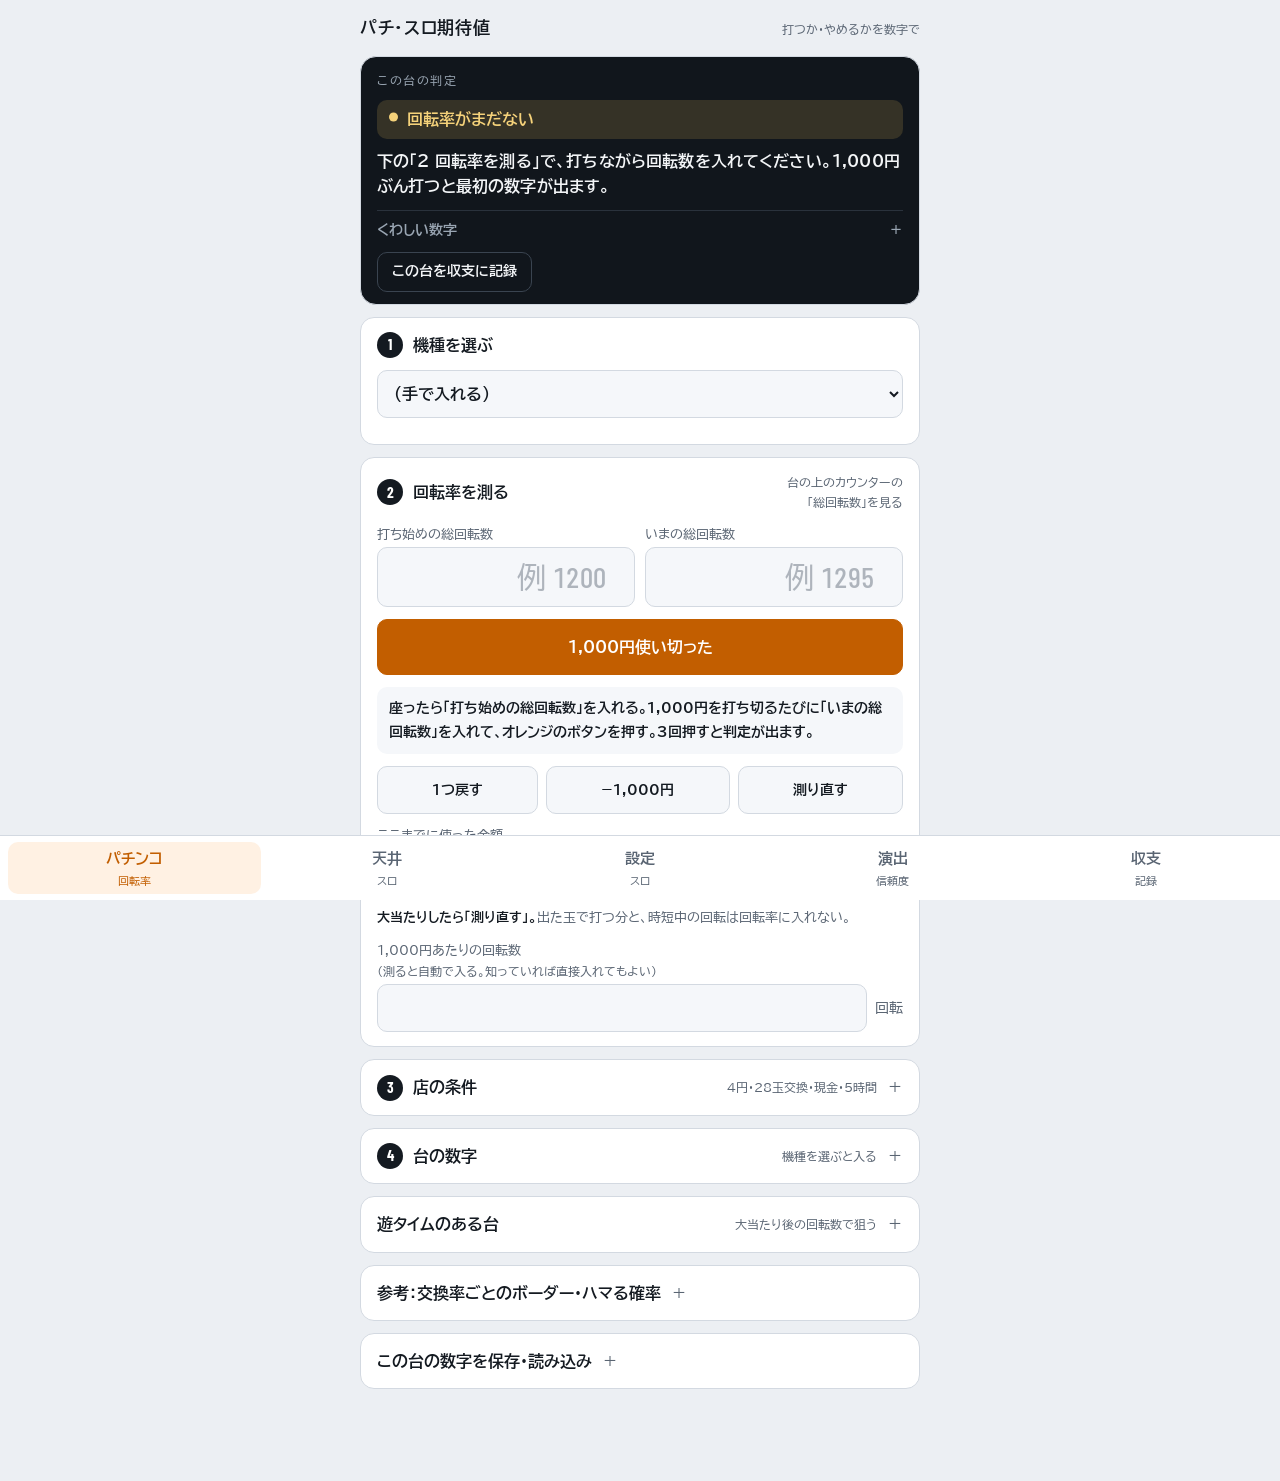
==== commit 6c449758: "パチ・スロ期待値：画面を作り直し（下のタブ・データカウンター風の結果・1→2→3の入力・言葉をやさしく） Co-Authored-By: Claude Opus 5.5 <noreply@anthro" ====
--- a/ev-k7q3x9/index.html
+++ b/ev-k7q3x9/index.html
@@ -17,337 +17,471 @@
 <title>パチ・スロ期待値</title>
 <meta name="claude:viewport-fit-sides" content="cover">
 <link rel="preconnect" href="https://fonts.googleapis.com">
-<link rel="stylesheet" href="https://fonts.googleapis.com/css2?family=Dela+Gothic+One&family=Zen+Kaku+Gothic+New:wght@400;500;700&display=swap">
+<link rel="stylesheet" href="https://fonts.googleapis.com/css2?family=BIZ+UDPGothic:wght@400;700&family=Barlow+Condensed:wght@500;600;700&display=swap">
 <style>
-/* 片手で使う計算機：上に結果、下に入力。島の照明の下でも読めるよう、数字は大きく太く。真鍮色（玉・メダル）を差し色に */
+/* ホールの台の上のデータカウンターのように：結果はLEDの数字のように大きく、入力は「1 機種 → 2 測る → 3 店の条件」の順。
+   タブは親指で押せる下の帯。文字は読みやすさ優先のUDゴシック、数字は細身で桁がそろう書体 */
 :root {
-  --bg: #eef1f5; --surface: #ffffff; --ink: #18212c; --muted: #5a6575; --line: #d4dae3;
-  --brass: #a86f12; --steel: #34557d; --good: #1d8148; --bad: #bf3426; --good-bg: #e3f3ea; --bad-bg: #fbe6e3;
-  --f-display: "Dela Gothic One", "Hiragino Sans", "Yu Gothic", sans-serif;
-  --f-body: "Zen Kaku Gothic New", "Hiragino Sans", "Yu Gothic", "Meiryo", sans-serif;
+  --bg: #eceff3; --panel: #ffffff; --panel-2: #f5f7fa; --line: #d3d9e1; --ink: #141a21; --muted: #5a6573;
+  --led: #c25e00; --led-soft: #fff1e3; --good: #12804b; --good-soft: #e2f4ea; --bad: #c5352a; --bad-soft: #fbe7e4; --warn: #8a6200; --warn-soft: #fbf1d6;
+  --counter: #11161c; --counter-ink: #f3f5f7; --counter-muted: #9aa6b3;
+  --f-body: "BIZ UDPGothic", "Hiragino Sans", "Yu Gothic", "Meiryo", sans-serif;
+  --f-num: "Barlow Condensed", "BIZ UDPGothic", "Hiragino Sans", sans-serif;
+  /* 計算の画面が使う名前（グラフ・演出の色） */
+  --brass: var(--led); --steel: var(--ink); --surface: var(--panel); --good-bg: var(--good-soft); --bad-bg: var(--bad-soft);
+  --tabbar: 64px;
 }
 @media (prefers-color-scheme: dark) { :root:not([data-theme="light"]) {
-  --bg: #0f141b; --surface: #171f29; --ink: #e8edf3; --muted: #9ba7b6; --line: #2a3443;
-  --brass: #e3a843; --steel: #86a9d6; --good: #4fc68c; --bad: #f0705f; --good-bg: #173226; --bad-bg: #3a1d1a; color-scheme: dark } }
+  --bg: #0d1116; --panel: #161c23; --panel-2: #1c232c; --line: #2a333e; --ink: #e8ecf0; --muted: #94a0ad;
+  --led: #ffa24a; --led-soft: #3a2614; --good: #43d18f; --good-soft: #12301f; --bad: #ff6d62; --bad-soft: #3a1714; --warn: #f2c65a; --warn-soft: #352a10;
+  --counter: #07090c; --counter-ink: #f3f5f7; --counter-muted: #8f9baa; color-scheme: dark } }
 :root[data-theme="dark"] {
-  --bg: #0f141b; --surface: #171f29; --ink: #e8edf3; --muted: #9ba7b6; --line: #2a3443;
-  --brass: #e3a843; --steel: #86a9d6; --good: #4fc68c; --bad: #f0705f; --good-bg: #173226; --bad-bg: #3a1d1a; color-scheme: dark }
-body { background: var(--bg); color: var(--ink); font-family: var(--f-body); font-size: 15px; line-height: 1.6;
-  padding-left: max(16px, env(safe-area-inset-left, 0px)); padding-right: max(16px, env(safe-area-inset-right, 0px)); padding-block: 12px 40px; }
+  --bg: #0d1116; --panel: #161c23; --panel-2: #1c232c; --line: #2a333e; --ink: #e8ecf0; --muted: #94a0ad;
+  --led: #ffa24a; --led-soft: #3a2614; --good: #43d18f; --good-soft: #12301f; --bad: #ff6d62; --bad-soft: #3a1714; --warn: #f2c65a; --warn-soft: #352a10;
+  --counter: #07090c; --counter-ink: #f3f5f7; --counter-muted: #8f9baa; color-scheme: dark }
+
+body { background: var(--bg); color: var(--ink); font-family: var(--f-body); font-size: 15px; line-height: 1.65;
+  padding-left: max(16px, env(safe-area-inset-left, 0px)); padding-right: max(16px, env(safe-area-inset-right, 0px));
+  padding-block: 10px calc(var(--tabbar) + 28px + env(safe-area-inset-bottom, 0px)); }
 body::before { content: ""; position: fixed; inset: 0 0 auto; height: env(safe-area-inset-top, 0px); z-index: 10; background: var(--bg); }
-.wrap { max-width: 560px; margin: 0 auto; display: grid; gap: 14px; }
-h1 { font-family: var(--f-display); font-weight: 400; font-size: 1.5rem; margin: 4px 0 0; letter-spacing: .02em; }
-h1 small { font-family: var(--f-body); font-size: .8rem; color: var(--muted); margin-left: 8px; letter-spacing: 0; }
-.tabs { position: sticky; top: env(safe-area-inset-top, 0px); z-index: 5; display: grid; grid-template-columns: repeat(5, 1fr); gap: 4px;
-  background: var(--bg); padding-block: 6px; }
-.tabs button { font: inherit; font-size: .88rem; font-weight: 700; padding: 10px 2px; white-space: nowrap; border: 1px solid var(--line); border-radius: 10px; background: var(--surface); color: var(--muted); cursor: pointer; }
-.tabs button[aria-selected="true"] { background: var(--steel); border-color: var(--steel); color: #fff; }
-.result { background: var(--surface); border: 1px solid var(--line); border-radius: 14px; padding: 14px 16px; display: grid; gap: 8px; }
-.verdict { display: block; font-weight: 700; font-size: 1.05rem; line-height: 1.4; padding: 8px 12px; border-radius: 10px; }
+.wrap { max-width: 560px; margin: 0 auto; display: grid; gap: 12px; }
+.tabpage > .wrap { gap: 12px; }
+
+/* 上：名前だけ。仕事は下のタブ */
+.appbar { display: flex; align-items: baseline; justify-content: space-between; gap: 8px; padding-block: 4px 2px; }
+.appbar h1 { margin: 0; font-size: 1.05rem; font-weight: 700; letter-spacing: .04em; }
+.appbar p { margin: 0; font-size: .78rem; color: var(--muted); text-align: right; }
+
+/* 下のタブ（親指で押す） */
+.tabs { position: fixed; left: 0; right: 0; bottom: 0; z-index: 20; display: grid; grid-template-columns: repeat(5, 1fr);
+  background: var(--panel); border-top: 1px solid var(--line);
+  padding: 6px max(8px, env(safe-area-inset-right, 0px)) calc(6px + env(safe-area-inset-bottom, 0px)) max(8px, env(safe-area-inset-left, 0px)); }
+.tabs button { font: inherit; font-size: .8rem; font-weight: 700; min-height: 52px; padding: 4px 2px; border: 0; border-radius: 10px;
+  background: transparent; color: var(--muted); cursor: pointer; display: grid; place-items: center; gap: 0; line-height: 1.25; }
+.tabs button b { display: block; font-size: .95rem; }
+.tabs button small { font-size: .68rem; font-weight: 400; }
+.tabs button[aria-selected="true"] { background: var(--led-soft); color: var(--led); }
+
+/* 結果：データカウンター */
+.result { background: var(--counter); color: var(--counter-ink); border: 1px solid var(--line); border-radius: 16px; padding: 14px 16px 12px; display: grid; gap: 10px; }
+.result .eyebrow { font-size: .72rem; letter-spacing: .14em; color: var(--counter-muted); }
+.verdict { display: block; font-weight: 700; font-size: 1rem; line-height: 1.45; padding: 8px 12px 8px 30px; border-radius: 10px; position: relative; }
+.verdict::before { content: ""; position: absolute; left: 12px; top: 1.05em; width: 9px; height: 9px; border-radius: 50%; background: currentColor; transform: translateY(-50%); }
 .verdict:empty { display: none; }
-.verdict.warn { background: color-mix(in srgb, var(--brass) 16%, transparent); color: var(--brass); }
-.verdict.good { background: var(--good-bg); color: var(--good); } .verdict.bad { background: var(--bad-bg); color: var(--bad); }
-.big { font-family: var(--f-display); font-size: 2.3rem; line-height: 1.1; font-variant-numeric: tabular-nums; }
-.big.good { color: var(--good); } .big.bad { color: var(--bad); }
-.big small { display: block; font-family: var(--f-body); font-size: .85rem; color: var(--muted); font-weight: 500; margin-top: 4px; }
-.kv { display: grid; grid-template-columns: minmax(0, 1.25fr) minmax(0, 1fr); gap: 4px 12px; font-variant-numeric: tabular-nums; }
-.kv dd { overflow-wrap: anywhere; }
-.kv dt { color: var(--muted); } .kv dd { margin: 0; font-weight: 700; text-align: right; }
-.panel { background: var(--surface); border: 1px solid var(--line); border-radius: 14px; padding: 14px 16px; display: grid; gap: 12px; }
-.panel h2 { font-size: .95rem; margin: 0; color: var(--brass); letter-spacing: .04em; }
-.grid { display: grid; grid-template-columns: 1fr 1fr; gap: 10px 12px; }
+.verdict.good { background: color-mix(in srgb, #43d18f 18%, transparent); color: #6fe3ad; }
+.verdict.bad { background: color-mix(in srgb, #ff6d62 18%, transparent); color: #ff8f86; }
+.verdict.warn { background: color-mix(in srgb, #f2c65a 16%, transparent); color: #f5d27a; }
+.big { font-family: var(--f-num); font-weight: 700; font-size: 3rem; line-height: 1; letter-spacing: .01em; font-variant-numeric: tabular-nums; color: var(--counter-ink); }
+.big.good { color: #59de9e; } .big.bad { color: #ff7d73; }
+.big small { display: block; font-family: var(--f-body); font-size: .8rem; color: var(--counter-muted); font-weight: 400; letter-spacing: 0; margin-top: 6px; line-height: 1.5; }
+.big:not(.good):not(.bad) { font-family: var(--f-body); font-size: 1rem; font-weight: 700; line-height: 1.6; }
+.gauge { display: grid; gap: 6px; }
+.gauge:empty { display: none; }
+.gauge .row { display: flex; justify-content: space-between; font-size: .78rem; color: var(--counter-muted); }
+.gauge .row b { font-family: var(--f-num); font-size: 1.25rem; font-weight: 600; color: var(--counter-ink); font-variant-numeric: tabular-nums; }
+.gauge .track { position: relative; height: 10px; border-radius: 5px; background: #2a323c; }
+.gauge .fill { position: absolute; inset: 0 auto 0 0; border-radius: 5px; background: #ffa24a; }
+.gauge .mark { position: absolute; top: -4px; bottom: -4px; width: 2px; background: var(--counter-ink); }
+.result .warnline { color: #ff9a92; }
+.result .why { margin: 0; font-size: .8rem; color: var(--counter-muted); }
+.result .why:empty { display: none; }
+.more { border-top: 1px solid #2a323c; padding-top: 8px; }
+.more > summary { cursor: pointer; font-size: .85rem; font-weight: 700; color: var(--counter-muted); list-style: none; }
+.more > summary::-webkit-details-marker { display: none; }
+.more > summary::after { content: "＋"; float: right; }
+.more[open] > summary::after { content: "－"; }
+.kv { display: grid; grid-template-columns: minmax(0, 1.3fr) minmax(0, 1fr); gap: 6px 12px; margin: 10px 0 2px; font-size: .88rem; font-variant-numeric: tabular-nums; }
+.kv dt { color: var(--counter-muted); } .kv dd { margin: 0; font-weight: 700; text-align: right; overflow-wrap: anywhere; }
+.result .jbtn { justify-self: start; font: inherit; font-size: .85rem; font-weight: 700; min-height: 40px; padding: 6px 14px; border-radius: 10px;
+  border: 1px solid #3a4450; background: transparent; color: var(--counter-ink); cursor: pointer; }
+.result #k-bars .bar { color: var(--counter-ink); }
+.result #k-bars .track { background: #2a323c; }
+.result #k-bars .note { color: var(--counter-muted); }
+
+/* 入力の段（1 → 2 → 3） */
+.step { background: var(--panel); border: 1px solid var(--line); border-radius: 14px; padding: 14px 16px; display: grid; gap: 12px; }
+.step > h2, .step > summary { margin: 0; font-size: 1rem; font-weight: 700; display: flex; align-items: center; gap: 10px; }
+.step .no { flex: none; width: 26px; height: 26px; border-radius: 50%; display: grid; place-items: center; background: var(--ink); color: var(--panel);
+  font-family: var(--f-num); font-size: .95rem; font-weight: 700; }
+.step .sub { margin-left: auto; font-size: .78rem; font-weight: 400; color: var(--muted); text-align: right; }
+details.step > summary { cursor: pointer; list-style: none; }
+details.step > summary::-webkit-details-marker { display: none; }
+details.step > summary::after { content: "＋"; color: var(--muted); font-weight: 400; }
+details.step[open] > summary::after { content: "－"; }
+details.step:not([open]) { gap: 0; }
+.step h3 { margin: 4px 0 0; font-size: .85rem; color: var(--muted); font-weight: 700; }
+.grid { display: grid; grid-template-columns: 1fr 1fr; gap: 12px; }
 .grid .wide { grid-column: 1 / -1; }
-label { display: grid; gap: 3px; font-size: .82rem; color: var(--muted); min-width: 0; }
-.pick { border-color: var(--steel); }
-.counter { display: grid; gap: 6px; }
-.steps, .acts { display: flex; flex-wrap: wrap; gap: 6px; }
-.steps button, .acts button { font: inherit; font-weight: 700; min-height: 44px; padding: 6px 12px; border-radius: 10px; border: 1px solid var(--line); background: var(--bg); color: var(--ink); cursor: pointer; flex: 1 1 auto; }
-.steps button.main, .acts button.main { background: var(--brass); border-color: var(--brass); color: #fff; flex: 2 1 auto; }
-.measure { margin: 0; font-weight: 700; color: var(--steel); }
-input, select { min-height: 44px; font: inherit; font-size: 1.05rem; font-weight: 700; color: var(--ink); background: var(--bg); border: 1px solid var(--line); border-radius: 8px; padding: 8px 10px; width: 100%; box-sizing: border-box; font-variant-numeric: tabular-nums; }
-input:focus-visible, select:focus-visible, button:focus-visible { outline: 2px solid var(--brass); outline-offset: 1px; }
-.unit { display: flex; align-items: center; gap: 6px; } .unit span { color: var(--muted); font-size: .85rem; white-space: nowrap; }
-.note { font-size: .8rem; color: var(--muted); margin: 0; }
+label { display: grid; gap: 4px; font-size: .82rem; color: var(--muted); min-width: 0; line-height: 1.4; }
+label em { font-style: normal; font-size: .75rem; }
+input, select { min-height: 48px; font: inherit; font-size: 1.1rem; font-weight: 700; color: var(--ink); background: var(--panel-2); border: 1px solid var(--line);
+  border-radius: 10px; padding: 8px 12px; width: 100%; box-sizing: border-box; font-variant-numeric: tabular-nums; }
+input[type="number"] { font-family: var(--f-num); font-size: 1.35rem; letter-spacing: .02em; }
+input::placeholder { color: var(--muted); opacity: .45; font-weight: 500; }
+select { font-size: 1rem; }
+input:focus-visible, select:focus-visible, button:focus-visible, summary:focus-visible { outline: 2px solid var(--led); outline-offset: 2px; }
+.unit { display: flex; align-items: center; gap: 8px; } .unit span { color: var(--muted); font-size: .85rem; white-space: nowrap; }
+.need input { border-color: var(--led); background: var(--led-soft); }
+
+/* 台のカウンターを写す欄は大きく */
+.meter { display: grid; grid-template-columns: 1fr 1fr; gap: 10px; }
+.meter label input { font-size: 1.8rem; min-height: 60px; text-align: right; }
+.steps, .acts { display: flex; flex-wrap: wrap; gap: 8px; }
+.steps button, .acts button { font: inherit; font-size: .9rem; font-weight: 700; min-height: 48px; padding: 6px 12px; border-radius: 10px;
+  border: 1px solid var(--line); background: var(--panel-2); color: var(--ink); cursor: pointer; flex: 1 1 auto; }
+.steps button.main, .acts button.main { background: var(--led); border-color: var(--led); color: #fff; flex: 3 1 100%; font-size: 1rem; min-height: 56px; }
+.steps button:active, .acts button:active, .tabs button:active { transform: translateY(1px); }
+.measure { margin: 0; font-size: .88rem; font-weight: 700; color: var(--ink); background: var(--panel-2); border-radius: 10px; padding: 10px 12px; }
+.note { font-size: .8rem; color: var(--muted); margin: 0; line-height: 1.6; }
+.note b { color: var(--ink); }
 .warnline { margin: 0; font-size: .85rem; font-weight: 700; color: var(--bad); }
 .warnline:empty { display: none; }
+.memo > summary { cursor: pointer; font-size: .8rem; color: var(--muted); }
+.memo p { font-size: .78rem; color: var(--muted); margin: 6px 0 0; overflow-wrap: anywhere; }
+.machine-key { font-size: .85rem; margin: 0; line-height: 1.6; }
+.machine-key b { font-family: var(--f-num); font-size: 1.05rem; }
+.howto { margin: 0; padding-left: 1.3em; font-size: .85rem; color: var(--muted); display: grid; gap: 2px; }
+.chk { display: flex; align-items: center; gap: 10px; font-size: .9rem; color: var(--ink); background: var(--panel-2); border-radius: 10px; padding: 8px 12px; }
+.chk input { width: 24px; min-height: 24px; accent-color: var(--led); }
+.sign { display: grid; grid-template-columns: 6em 1fr; gap: 8px; }
+
+/* 表・グラフ */
+.tbl { width: 100%; border-collapse: collapse; font-variant-numeric: tabular-nums; font-size: .9rem; }
+.tbl td, .tbl th { padding: 6px; border-bottom: 1px solid var(--line); text-align: right; }
+.tbl th { color: var(--muted); font-weight: 400; font-size: .8rem; }
+.tbl th:first-child, .tbl td:first-child { text-align: left; }
+#k-table { table-layout: fixed; }
+#k-table th, #k-table td { padding: 3px 2px; font-size: .78rem; text-align: center; }
+#k-table th:first-child, #k-table td:first-child { width: 2em; }
+#k-table input { min-height: 42px; padding: 4px 2px; font-size: 1rem; text-align: center; min-width: 0; }
+.bar { display: grid; grid-template-columns: 3.6em 1fr 3.6em; align-items: center; gap: 8px; font-variant-numeric: tabular-nums; font-size: .88rem; }
+.bar i { display: block; height: 12px; border-radius: 6px; background: var(--muted); }
+.bar.top i { background: var(--led); }
+.bar .track { background: var(--panel-2); border-radius: 6px; }
+svg text { fill: var(--muted); font-size: 11px; }
+.chart-note { font-size: .78rem; color: var(--muted); margin: 4px 0 0; }
+
+/* 演出 */
 .chips { display: flex; flex-wrap: wrap; gap: 6px; }
-.chips button { font: inherit; font-size: .85rem; font-weight: 700; min-height: 40px; padding: 4px 12px; border-radius: 999px; border: 1px solid var(--line); background: var(--bg); color: var(--muted); cursor: pointer; }
-.chips button[aria-pressed="true"] { background: var(--steel); border-color: var(--steel); color: #fff; }
+.chips button { font: inherit; font-size: .85rem; font-weight: 700; min-height: 40px; padding: 4px 14px; border-radius: 999px; border: 1px solid var(--line); background: var(--panel-2); color: var(--muted); cursor: pointer; }
+.chips button[aria-pressed="true"] { background: var(--ink); border-color: var(--ink); color: var(--panel); }
 .ens { display: grid; gap: 2px; }
-.ens h3 { font-size: .85rem; color: var(--brass); margin: 10px 0 2px; letter-spacing: .04em; }
+.ens h3 { font-size: .8rem; color: var(--muted); margin: 12px 0 2px; letter-spacing: .08em; }
 .ens details { border-bottom: 1px solid var(--line); }
-.ens summary { list-style: none; display: grid; grid-template-columns: minmax(0, 1fr) 4.6em; gap: 4px 10px; align-items: center; padding: 8px 0; color: var(--ink); font-weight: 700; font-size: .95rem; }
+.ens summary { list-style: none; display: grid; grid-template-columns: minmax(0, 1fr) 4.6em; gap: 4px 10px; align-items: center; padding: 9px 0; color: var(--ink); font-weight: 700; font-size: .95rem; cursor: pointer; }
 .ens summary::-webkit-details-marker { display: none; }
-.ens .meter { grid-column: 1 / -1; height: 10px; border-radius: 5px; background: var(--bg); overflow: hidden; }
-.ens .meter i { display: block; height: 100%; border-radius: 5px; }
-.ens .val { text-align: right; font-family: var(--f-display); font-weight: 400; font-size: 1.05rem; font-variant-numeric: tabular-nums; }
-.ens .body { padding: 0 0 10px; font-size: .88rem; color: var(--muted); display: grid; gap: 4px; }
-.tier { display: inline-block; font-size: .72rem; font-weight: 700; padding: 0 6px; border-radius: 999px; margin-left: 6px; vertical-align: 1px; }
-.lv0 { --c: var(--muted); } .lv1 { --c: var(--steel); } .lv2 { --c: var(--brass); } .lv3 { --c: var(--bad); }
-.lv4 { --c: var(--bad); }
+.ens .meter { grid-column: 1 / -1; height: 8px; border-radius: 4px; background: var(--panel-2); overflow: hidden; display: block; }
+.ens .meter i { display: block; height: 100%; border-radius: 4px; }
+.ens .val { text-align: right; font-family: var(--f-num); font-weight: 700; font-size: 1.3rem; font-variant-numeric: tabular-nums; }
+.ens .body { padding: 0 0 10px; font-size: .86rem; color: var(--muted); display: grid; gap: 4px; }
+.tier { display: inline-block; font-size: .7rem; font-weight: 700; padding: 0 6px; border-radius: 999px; margin-left: 6px; vertical-align: 1px; }
+.lv0 { --c: var(--muted); } .lv1 { --c: #3d7fd6; } .lv2 { --c: var(--led); } .lv3 { --c: var(--bad); } .lv4 { --c: var(--bad); }
 .ens .lv0 i, .ens .lv1 i, .ens .lv2 i, .ens .lv3 i { background: var(--c); }
 .ens .lv4 i { background: linear-gradient(90deg, #e2483d, #e8a33a, #d9cf3b, #3fb56b, #3d8be2, #8a5bd6); }
 .tier { color: var(--c); border: 1px solid var(--c); }
-.guide { display: grid; gap: 8px; font-size: .9rem; }
-.guide p { margin: 0; }
+.guide { display: grid; gap: 4px; font-size: .9rem; }
+.guide details { border-bottom: 1px solid var(--line); padding-block: 8px; }
+.guide summary { cursor: pointer; font-weight: 700; }
+.guide p { margin: 6px 0 0; color: var(--muted); font-size: .86rem; }
 .holds { display: flex; gap: 6px; align-items: center; flex-wrap: wrap; font-size: .8rem; color: var(--muted); }
 .holds b { display: inline-block; width: 22px; height: 22px; border-radius: 50%; border: 1px solid var(--line); vertical-align: middle; }
-.chk { display: flex; align-items: center; gap: 8px; font-size: .9rem; color: var(--ink); }
-.chk input { width: 24px; min-height: 24px; }
-.sign { display: grid; grid-template-columns: 5.5em 1fr; gap: 6px; }
+
+/* 保存 */
+.presets { display: grid; grid-template-columns: 1fr auto; gap: 8px; }
+.presets .row { display: grid; grid-template-columns: 1fr auto auto; gap: 8px; grid-column: 1 / -1; }
+.btn { font: inherit; font-weight: 700; min-height: 48px; padding: 8px 14px; border-radius: 10px; border: 1px solid var(--ink); background: var(--ink); color: var(--panel); cursor: pointer; white-space: nowrap; }
+.btn.ghost { background: transparent; color: var(--ink); border-color: var(--line); }
 .jbtn { justify-self: start; }
-#k-table { table-layout: fixed; }
-#k-table th, #k-table td { padding: 3px 2px; font-size: .78rem; text-align: center; }
-#k-table th:first-child, #k-table td:first-child { width: 2em; }
-#k-table input { min-height: 40px; padding: 4px 2px; font-size: .88rem; text-align: center; min-width: 0; }
-.bar { display: grid; grid-template-columns: 3.4em 1fr 3.4em; align-items: center; gap: 8px; font-variant-numeric: tabular-nums; font-size: .9rem; }
-.bar i { display: block; height: 12px; border-radius: 6px; background: var(--steel); }
-.bar.top i { background: var(--brass); }
-.bar .track { background: var(--bg); border-radius: 6px; }
-.presets { display: grid; grid-template-columns: 1fr auto; gap: 8px; }
-.presets .row { display: grid; grid-template-columns: 1fr auto auto; gap: 6px; grid-column: 1 / -1; }
-.btn { font: inherit; font-weight: 700; padding: 8px 12px; border-radius: 8px; border: 1px solid var(--steel); background: var(--steel); color: #fff; cursor: pointer; white-space: nowrap; }
-.btn.ghost { background: transparent; color: var(--steel); }
-svg text { fill: var(--muted); font-size: 11px; }
-.tbl { width: 100%; border-collapse: collapse; font-variant-numeric: tabular-nums; font-size: .9rem; }
-.tbl td, .tbl th { padding: 4px 6px; border-bottom: 1px solid var(--line); text-align: right; } .tbl th:first-child, .tbl td:first-child { text-align: left; }
-details summary { cursor: pointer; color: var(--steel); font-weight: 700; font-size: .9rem; }
-@media (prefers-reduced-motion: no-preference) { .bar i { transition: width .25s; } }
+@media (prefers-reduced-motion: no-preference) { .bar i, .gauge .fill { transition: width .25s; } }
+@media (max-width: 360px) { .grid { grid-template-columns: 1fr; } .big { font-size: 2.6rem; } }
 </style>
 
 <div class="wrap">
-  <h1>パチ・スロ期待値<small>打つ前に台の期待値を計算</small></h1>
-  <div class="tabs" role="tablist">
-    <button role="tab" id="t-pachi" aria-selected="true" data-tab="pachi">パチンコ</button>
-    <button role="tab" id="t-slot" aria-selected="false" data-tab="slot">スロ天井</button>
-    <button role="tab" id="t-set" aria-selected="false" data-tab="set">設定</button>
-    <button role="tab" id="t-ens" aria-selected="false" data-tab="ens">演出</button>
-    <button role="tab" id="t-log" aria-selected="false" data-tab="log">記録</button>
-  </div>
+  <header class="appbar"><h1>パチ・スロ期待値</h1><p>打つか・やめるかを数字で</p></header>
+  <nav class="tabs" role="tablist" aria-label="計算の種類">
+    <button role="tab" id="t-pachi" aria-selected="true" data-tab="pachi"><b>パチンコ</b><small>回転率</small></button>
+    <button role="tab" id="t-slot" aria-selected="false" data-tab="slot"><b>天井</b><small>スロ</small></button>
+    <button role="tab" id="t-set" aria-selected="false" data-tab="set"><b>設定</b><small>スロ</small></button>
+    <button role="tab" id="t-ens" aria-selected="false" data-tab="ens"><b>演出</b><small>信頼度</small></button>
+    <button role="tab" id="t-log" aria-selected="false" data-tab="log"><b>収支</b><small>記録</small></button>
+  </nav>
 
   <!-- パチンコ -->
   <section id="pachi" class="tabpage">
     <div class="wrap">
-      <div class="panel pick">
-        <label>機種<select id="pm"></select></label>
-        <p class="note" id="pm-note"></p>
-      </div>
       <div class="result" aria-live="polite">
+        <span class="eyebrow">この台の判定</span>
         <span class="verdict" id="p-verdict"></span>
         <div class="big" id="p-big"></div>
-        <dl class="kv">
-          <dt>1時間あたり</dt><dd id="p-hour"></dd>
-          <dt>1回転あたり</dt><dd id="p-spin"></dd>
-          <dt>この交換率のボーダー（持ち玉比率こみ）</dt><dd id="p-border"></dd>
-          <dt>打つ間に1回は当たる確率</dt><dd id="p-hit"></dd>
-          <dt>初当たりまでの平均投資（現金）</dt><dd id="p-invest"></dd>
-          <dt>回転率がボーダーを超えている確からしさ</dt><dd id="p-sure">—</dd>
-          <dt>初当たりまでの投資（半分／9割／95%はこの中）</dt><dd id="p-q"></dd>
-          <dt>軍資金で初当たり前に尽きる確率</dt><dd id="p-bust">—</dd>
-        </dl>
+        <div class="gauge" id="p-gauge"></div>
         <p class="warnline" id="p-warn"></p>
-        <p class="note" id="p-why"></p>
-        <button type="button" class="btn ghost jbtn" data-journal="pachi">この台を収支記録へ</button>
+        <p class="why" id="p-why"></p>
+        <details class="more"><summary>くわしい数字</summary>
+          <dl class="kv">
+            <dt>1時間あたり</dt><dd id="p-hour"></dd>
+            <dt>1回転あたり</dt><dd id="p-spin"></dd>
+            <dt>ボーダー（元が取れる回転数）</dt><dd id="p-border"></dd>
+            <dt>ボーダーを超えている確率</dt><dd id="p-sure">—</dd>
+            <dt>打つ間に1回は当たる確率</dt><dd id="p-hit"></dd>
+            <dt>初当たりまでの平均投資</dt><dd id="p-invest"></dd>
+            <dt>初当たりまでの投資（半分／9割／95%の人）</dt><dd id="p-q"></dd>
+            <dt>軍資金が初当たり前に尽きる確率</dt><dd id="p-bust">—</dd>
+          </dl>
+        </details>
+        <button type="button" class="jbtn" data-journal="pachi">この台を収支に記録</button>
       </div>
-      <div class="panel">
-        <h2>回転率を測る（データカウンターの総回転数）</h2>
-        <div class="grid">
+
+      <div class="step">
+        <h2><span class="no">1</span>機種を選ぶ</h2>
+        <select id="pm" aria-label="機種"></select>
+        <div id="pm-note"></div>
+      </div>
+
+      <div class="step">
+        <h2><span class="no">2</span>回転率を測る<span class="sub">台の上のカウンターの<br>「総回転数」を見る</span></h2>
+        <div class="meter">
           <label>打ち始めの総回転数<input id="rs0" type="number" inputmode="numeric" step="1" value="" placeholder="例 1200"></label>
           <label>いまの総回転数<input id="rs1" type="number" inputmode="numeric" step="1" value="" placeholder="例 1295"></label>
-          <label class="wide">使った金額<span class="unit"><input id="ry" type="number" inputmode="numeric" step="1000" value="0"><span>円</span></span></label>
         </div>
-        <div class="steps"><button type="button" id="rseg" class="main">1,000円使い切った（いまの総回転数で区切る）</button><button type="button" id="rundo">最後の区切りを取り消す</button></div>
-        <div class="steps" data-for="ry"><button type="button" data-d="-1000">−1,000円</button><button type="button" data-reset="1">測り直す</button></div>
-        <p class="measure" id="rmsg">打ち始めの総回転数を入れる → 1,000円を使い切るたびに「いまの総回転数」を入れて上のボタン。1,000円ごとの回り方のムラも測るので、3回以上区切ると判定が正確になります。<b>大当たりしたら「測り直す」</b>（機種を選び直しても区切りは消える）（持ち玉で回した分・時短中の回転は現金の回転率に入れない）。</p>
+        <div class="steps"><button type="button" id="rseg" class="main">1,000円使い切った</button></div>
+        <p class="measure" id="rmsg">座ったら「打ち始めの総回転数」を入れる。1,000円を打ち切るたびに「いまの総回転数」を入れて、オレンジのボタンを押す。3回押すと判定が出ます。</p>
+        <div class="steps" data-for="ry"><button type="button" id="rundo">1つ戻す</button><button type="button" data-d="-1000">−1,000円</button><button type="button" data-reset="1">測り直す</button></div>
+        <label>ここまでに使った金額<span class="unit"><input id="ry" type="number" inputmode="numeric" step="1000" value="0"><span>円</span></span></label>
+        <p class="note"><b>大当たりしたら「測り直す」。</b>出た玉で打つ分と、時短中の回転は回転率に入れない。</p>
+        <label>1,000円あたりの回転数<em>（測ると自動で入る。知っていれば直接入れてもよい）</em><span class="unit"><input id="R" type="number" inputmode="decimal" step="any" value=""><span>回転</span></span></label>
       </div>
-      <div class="panel">
-        <h2>台と店の条件</h2>
+
+      <details class="step" id="p-shop">
+        <summary><span class="no">3</span>店の条件<span class="sub" id="p-shop-sum"></span></summary>
+        <div class="grid">
+          <label>1,000円で借りられる玉<span class="unit"><input id="pb" type="number" inputmode="numeric" step="1" value="250"><span>玉</span></span></label>
+          <div class="steps" data-set="pb"><button type="button" data-v="250">4円</button><button type="button" data-v="1000">1円</button></div>
+          <label>交換率（100円で何玉）<span class="unit"><input id="xch" type="number" inputmode="decimal" step="any" value="28"><span>玉</span></span></label>
+          <label>出た玉で打つ割合<span class="unit"><input id="hold" type="number" inputmode="decimal" step="any" value="0"><span>%</span></span></label>
+          <label>打つ時間<span class="unit"><input id="hours" type="number" inputmode="decimal" step="any" value="5"><span>時間</span></span></label>
+          <label>1時間に回る数<em>（大当たり中も含めた平均）</em><span class="unit"><input id="sph" type="number" inputmode="decimal" step="any" value="200"><span>回転</span></span></label>
+          <label class="wide">軍資金（今日使ってよい上限）<span class="unit"><input id="bank" type="number" inputmode="numeric" step="1000" value="" placeholder="30000"><span>円</span></span></label>
+        </div>
+        <p class="note">交換率は店の掲示（例：28玉＝1玉3.57円）。等価は25玉。</p>
+      </details>
+
+      <details class="step">
+        <summary><span class="no">4</span>台の数字<span class="sub">機種を選ぶと入る</span></summary>
         <div class="grid">
           <label>大当たり確率（1/〇）<input id="P" type="number" inputmode="decimal" step="any" value="319.6"></label>
-          <label>1,000円あたりの回転数<input id="R" type="number" inputmode="decimal" step="any" value="19"></label>
-          <label class="wide">初当たり1回あたりの平均出玉（確変・時短の連チャンこみ）<span class="unit"><input id="Y" type="number" inputmode="decimal" step="any" value="4400"><span>玉</span></span></label>
-          <label>1,000円で借りられる玉（店の表示）<span class="unit"><input id="pb" type="number" inputmode="numeric" step="1" value="250"><span>玉</span></span></label>
-          <div class="steps" data-set="pb"><button type="button" data-v="250">4円（250玉）</button><button type="button" data-v="1000">1円（1,000玉）</button></div>
-          <label>交換率（100円あたり）<span class="unit"><input id="xch" type="number" inputmode="decimal" step="any" value="28"><span>玉</span></span></label>
-          <label>持ち玉で打つ割合<span class="unit"><input id="hold" type="number" inputmode="decimal" step="any" value="0"><span>%</span></span></label>
-          <label>1時間あたりの回転数（大当たり中の時間もならした平均）<input id="sph" type="number" inputmode="decimal" step="any" value="200"></label>
-          <label>打つ時間<span class="unit"><input id="hours" type="number" inputmode="decimal" step="any" value="5"><span>時間</span></span></label>
-          <label class="wide">軍資金（使ってよい上限）<span class="unit"><input id="bank" type="number" inputmode="numeric" step="1000" value="" placeholder="例 30000"><span>円</span></span></label>
+          <label>初当たり1回の平均出玉<em>（連チャンこみ）</em><span class="unit"><input id="Y" type="number" inputmode="decimal" step="any" value="4400"><span>玉</span></span></label>
         </div>
-        <p class="note">初期値は例（1/319.6・初当たり1回4,400玉）。機種の数字はスペック表や攻略情報で確かめて入れてください。</p>
-      </div>
-      <div class="panel">
-        <details id="yu">
-          <summary>遊タイムのある台（天井狙い）</summary>
-          <div class="grid" style="margin-top:10px">
-            <label>遊タイムの発動（大当たり後の低確率の回転数）<input id="yT" type="number" inputmode="numeric" step="1" value="" placeholder="例 950"></label>
-            <label>いまの回転数（大当たり後）<input id="ys" type="number" inputmode="numeric" step="1" value="" placeholder="例 600"></label>
-            <label>遊タイムの時短回数<input id="yJ" type="number" inputmode="numeric" step="1" value="" placeholder="例 1200"></label>
-            <label>遊タイム中に当たったときの平均出玉<span class="unit"><input id="yY2" type="number" inputmode="numeric" step="1" value="" placeholder="空欄なら上と同じ"><span>玉</span></span></label>
-          </div>
-          <p class="measure" id="ymsg">遊タイムの数字を入れると、いまの回転数から当たりまで打ったときの期待値が出ます。</p>
-          <p class="note">機種の一覧から選ぶと、資料で確かめた遊タイム（発動回転数・時短回数）が入る。いまの回転数はデータカウンターの「大当たり後の低確率の回転数」を入れる（時短中の回転が入っている台は引く）。当たったら（遊タイムで当たらなければ）やめる前提。大当たり確率・平均出玉・回転率・交換率は上の数字を使います。</p>
-        </details>
-      </div>
-      <div class="panel">
-        <h2>交換率ごとのボーダー（現金投資）</h2>
+        <p class="note">手で入れるときはスペック表の数字を。最初に入っているのは例です。</p>
+      </details>
+
+      <details class="step" id="yu">
+        <summary>遊タイムのある台<span class="sub">大当たり後の回転数で狙う</span></summary>
+        <div class="grid">
+          <label>遊タイムが始まる回転数<input id="yT" type="number" inputmode="numeric" step="1" value="" placeholder="950"></label>
+          <label>いまの回転数<em>（大当たり後・時短を除く）</em><input id="ys" type="number" inputmode="numeric" step="1" value="" placeholder="600"></label>
+          <label>遊タイムの時短の回数<input id="yJ" type="number" inputmode="numeric" step="1" value="" placeholder="1200"></label>
+          <label>遊タイム中の当たりの平均出玉<span class="unit"><input id="yY2" type="number" inputmode="numeric" step="1" value="" placeholder="上と同じ"><span>玉</span></span></label>
+        </div>
+        <p class="measure" id="ymsg">遊タイムの数字を入れると、当たるまで打ったときの期待値が出ます。</p>
+        <p class="note">機種を選ぶと、資料で確かめた機種は始まる回転数と時短の回数が入ります。当たったらやめる前提。</p>
+      </details>
+
+      <details class="step">
+        <summary>参考：交換率ごとのボーダー・ハマる確率</summary>
         <table class="tbl" id="p-btable"></table>
-        <h2>ハマる確率</h2>
+        <h3>ハマる確率</h3>
         <div id="p-hamari"></div>
-      </div>
+      </details>
     </div>
   </section>
 
   <!-- パチスロ天井 -->
   <section id="slot" class="tabpage" hidden>
     <div class="wrap">
-      <div class="panel pick">
-        <label>機種<select id="sm"></select></label>
-        <p class="note" id="sm-note"></p>
-        <label class="chk" id="sreset-box" hidden><input id="sreset" type="checkbox">朝一で設定変更されている（天井が短くなる）</label>
-        <div class="counter">
-          <label>データカウンターの「いまのゲーム数」<span class="unit"><input id="g" type="number" inputmode="numeric" step="1" value="450"><span>G</span></span></label>
-          <div class="steps" data-for="g"><button type="button" data-d="-10">−10</button><button type="button" data-d="10">＋10</button><button type="button" data-d="50">＋50</button><button type="button" data-d="100">＋100</button></div>
-        </div>
-      </div>
       <div class="result" aria-live="polite">
+        <span class="eyebrow">天井まで打ったときの判定</span>
         <span class="verdict" id="s-verdict"></span>
         <div class="big" id="s-big"></div>
-        <dl class="kv">
-          <dt>期待値（枚）</dt><dd id="s-coins"></dd>
-          <dt>天井まで連れていかれる確率</dt><dd id="s-reach"></dd>
-          <dt>当たるまでの平均ゲーム数</dt><dd id="s-games"></dd>
-          <dt>天井までの最大投資（現金）</dt><dd id="s-max"></dd>
-          <dt>この条件で期待値がプラスになるのは</dt><dd id="s-start"></dd>
-          <dt>当たるまでの投資（半分／9割はこの中）</dt><dd id="s-q"></dd>
-          <dt>軍資金で当たりまで届かない確率</dt><dd id="s-short">—</dd>
-          <dt>平均獲得の95%の幅で見た期待値</dt><dd id="s-range">—</dd>
-        </dl>
+        <div class="gauge" id="s-gauge"></div>
         <p class="warnline" id="s-warn"></p>
-        <p class="note" id="s-why"></p>
-        <button type="button" class="btn ghost jbtn" data-journal="slot">この台を収支記録へ</button>
+        <p class="why" id="s-why"></p>
+        <details class="more"><summary>くわしい数字</summary>
+          <dl class="kv">
+            <dt>期待値（枚）</dt><dd id="s-coins"></dd>
+            <dt>天井まで行く確率</dt><dd id="s-reach"></dd>
+            <dt>当たるまでの平均</dt><dd id="s-games"></dd>
+            <dt>天井までの最大投資</dt><dd id="s-max"></dd>
+            <dt>プラスになるゲーム数</dt><dd id="s-start"></dd>
+            <dt>当たるまでの投資（半分／9割の人）</dt><dd id="s-q"></dd>
+            <dt>軍資金で当たりまで届かない確率</dt><dd id="s-short">—</dd>
+            <dt>獲得枚数のブレを見た期待値</dt><dd id="s-range">—</dd>
+          </dl>
+        </details>
+        <button type="button" class="jbtn" data-journal="slot">この台を収支に記録</button>
       </div>
-      <div class="panel">
-        <h2>機種の数字（選ぶと入る）</h2>
+
+      <div class="step">
+        <h2><span class="no">1</span>機種を選ぶ</h2>
+        <select id="sm" aria-label="機種"></select>
+        <div id="sm-note"></div>
+        <label class="chk" id="sreset-box" hidden><input id="sreset" type="checkbox">朝一で設定変更されている（天井が短くなる）</label>
+      </div>
+
+      <div class="step">
+        <h2><span class="no">2</span>いまのゲーム数<span class="sub">台の上のカウンター</span></h2>
+        <div class="meter" style="grid-template-columns:1fr">
+          <label>いまのゲーム数<span class="unit"><input id="g" type="number" inputmode="numeric" step="1" value="450"><span>G</span></span></label>
+        </div>
+        <div class="steps" data-for="g"><button type="button" data-d="-10">−10</button><button type="button" data-d="10">＋10</button><button type="button" data-d="50">＋50</button><button type="button" data-d="100">＋100</button></div>
+      </div>
+
+      <div class="step">
+        <h2><span class="no">3</span>当たりの枚数と前兆<span class="sub">資料にないので<br>自分で入れる</span></h2>
+        <div class="grid">
+          <label class="need">当たり1回で増える枚数<span class="unit"><input id="W0" type="number" inputmode="decimal" step="any" value="" placeholder="400"><span>枚</span></span></label>
+          <label>天井で当たったとき<span class="unit"><input id="W1" type="number" inputmode="decimal" step="any" value="" placeholder="上と同じ"><span>枚</span></span></label>
+          <label class="need">当選から当たりまでの前兆<span class="unit"><input id="zen" type="number" inputmode="numeric" step="1" value="0"><span>G</span></span></label>
+        </div>
+        <p class="note">枚数は当たり中に増えた分（下の「獲得枚数を記録」で自分の平均が出せる）。前兆は当選してから当たりが始まるまでのゲーム数で、0のままだと期待値が高く出ます。</p>
+      </div>
+
+      <details class="step" id="s-shop">
+        <summary><span class="no">4</span>店の条件<span class="sub" id="s-shop-sum"></span></summary>
+        <div class="grid">
+          <label>1,000円で借りられるメダル<span class="unit"><input id="slend" type="number" inputmode="numeric" step="1" value="50"><span>枚</span></span></label>
+          <div class="steps" data-set="slend"><button type="button" data-v="50">50枚</button><button type="button" data-v="46">46枚</button></div>
+          <label>交換率（100円で何枚）<span class="unit"><input id="sxch" type="number" inputmode="decimal" step="any" value="5.6"><span>枚</span></span></label>
+          <label>持ちメダルで打つ割合<span class="unit"><input id="shold" type="number" inputmode="decimal" step="any" value="0"><span>%</span></span></label>
+          <label class="wide">軍資金（今日使ってよい上限）<span class="unit"><input id="sbank" type="number" inputmode="numeric" step="1000" value="" placeholder="20000"><span>円</span></span></label>
+        </div>
+        <p class="note">46枚貸しの店は1枚21.7円になり、期待値がはっきり下がります。</p>
+      </details>
+
+      <details class="step">
+        <summary><span class="no">5</span>台の数字<span class="sub">機種を選ぶと入る</span></summary>
         <div class="grid">
           <label>天井<span class="unit"><input id="G" type="number" inputmode="numeric" step="1" value="800"><span>G</span></span></label>
-          <label class="wide">通常時の当たり確率（AT・ボーナス初当たり 1/〇）<input id="p" type="number" inputmode="decimal" step="any" value="300"></label>
-          <label>当たり1回の平均獲得（純増＝当たり中に増えた枚数）<span class="unit"><input id="W0" type="number" inputmode="decimal" step="any" value="" placeholder="例 400"><span>枚</span></span></label>
-          <label>天井で当たったときの平均獲得（純増）<span class="unit"><input id="W1" type="number" inputmode="decimal" step="any" value="" placeholder="空欄なら上と同じ"><span>枚</span></span></label>
           <label>コイン持ち（50枚で）<span class="unit"><input id="c" type="number" inputmode="decimal" step="any" value="32"><span>G</span></span></label>
-          <label>当選から当たり開始までの前兆（平均）<span class="unit"><input id="zen" type="number" inputmode="numeric" step="1" value="0"><span>G</span></span></label>
-          <label>1,000円で借りられるメダル（店の表示）<span class="unit"><input id="slend" type="number" inputmode="numeric" step="1" value="50"><span>枚</span></span></label>
-          <div class="steps" data-set="slend"><button type="button" data-v="50">50枚</button><button type="button" data-v="46">46枚</button></div>
-          <label>交換率（100円あたり）<span class="unit"><input id="sxch" type="number" inputmode="decimal" step="any" value="5.6"><span>枚</span></span></label>
-          <label>持ちメダルで打つ割合<span class="unit"><input id="shold" type="number" inputmode="decimal" step="any" value="0"><span>%</span></span></label>
-          <label class="wide">軍資金（使ってよい上限）<span class="unit"><input id="sbank" type="number" inputmode="numeric" step="1000" value="" placeholder="例 20000"><span>円</span></span></label>
+          <label class="wide">当たり確率（1/〇）<em>（天井がリセットされる当たり）</em><input id="p" type="number" inputmode="decimal" step="any" value="300"></label>
         </div>
-        <p class="note">貸しメダルは店の表示どおりに（1,000円で46枚の店は1枚21.7円になり、期待値がはっきり下がる）。前兆は、当選してから当たりが始まるまでに回すゲーム数で、当たり1回ごとに必ずかかる（天井到達後も同じ）。<b>0のままだと期待値が高く出る</b>（資料では北斗の拳が最大32G、ミリオンゴッドが2〜24Gなど。平均は資料にない）。当たったらやめる前提（当たり後の引き戻しや上乗せは「平均獲得」に含めて入力）。初期値は例です。</p>
-      </div>
-      <div class="panel">
-        <h2>当たりの獲得枚数を記録（平均獲得を自分の実戦から出す）</h2>
+      </details>
+
+      <details class="step">
+        <summary>獲得枚数を記録<span class="sub">自分の平均を出す</span></summary>
         <p class="note" id="lw-target"></p>
         <div class="grid">
-          <label>獲得枚数（当たり1回ぶん）<span class="unit"><input id="lw" type="number" inputmode="numeric" step="1" value="" placeholder="例 520"><span>枚</span></span></label>
+          <label>当たり1回で増えた枚数<span class="unit"><input id="lw" type="number" inputmode="numeric" step="1" value="" placeholder="520"><span>枚</span></span></label>
           <label class="chk"><input id="lceil" type="checkbox">天井で当たった</label>
         </div>
-        <div class="acts"><button type="button" class="main" id="lw-add">記録する</button><button type="button" id="lw-use">この平均を入れる</button><button type="button" id="lw-undo">最後の1件を消す</button></div>
+        <div class="acts"><button type="button" class="main" id="lw-add">記録する</button><button type="button" id="lw-use">平均を上に入れる</button><button type="button" id="lw-undo">最後の1件を消す</button></div>
         <p class="measure" id="lw-stats"></p>
-        <p class="note">解析サイトに平均獲得枚数が載っていない機種が多いので、当たるたびに獲得枚数を記録して平均を出す。10件までは平均のブレが大きい。記録はこのスマホの中だけ。</p>
-      </div>
-      <div class="panel">
-        <h2>いまのゲーム数ごとの期待値</h2>
+        <p class="note">当たるたびに入れると機種ごとの平均が出ます。10件までは平均がまだぶれます。記録はこのスマホの中だけ。</p>
+      </details>
+
+      <details class="step">
+        <summary>参考：ゲーム数ごとの期待値</summary>
         <div id="s-chart"></div>
-        <h2>この先で当たる確率</h2>
+        <h3>この先で当たる確率</h3>
         <div id="s-within"></div>
-      </div>
+      </details>
     </div>
   </section>
 
   <!-- 設定推測 -->
   <section id="set" class="tabpage" hidden>
     <div class="wrap">
-      <div class="panel pick">
-        <label>機種<select id="km"></select></label>
-        <p class="note" id="km-note"></p>
-      </div>
       <div class="result" aria-live="polite">
+        <span class="eyebrow">設定の見込みと、続けたときの1時間</span>
         <span class="verdict" id="k-verdict"></span>
-        <dl class="kv">
-          <dt>打ち続けた1時間の期待値</dt><dd id="k-ev">—</dd>
-          <dt>設定4以上の合計</dt><dd id="k-high"></dd>
+        <div class="big" id="k-ev">—</div>
+        <dl class="kv" style="margin:0">
+          <dt>設定4以上の確率</dt><dd id="k-high"></dd>
         </dl>
         <div id="k-bars" style="display:grid;gap:6px"></div>
         <p class="warnline" id="k-warn"></p>
       </div>
-      <div class="panel">
-        <h2>データカウンターの数字</h2>
+
+      <div class="step">
+        <h2><span class="no">1</span>機種を選ぶ</h2>
+        <select id="km" aria-label="機種"></select>
+        <div id="km-note"></div>
+      </div>
+
+      <div class="step">
+        <h2><span class="no">2</span>カウンターの数字<span class="sub">ボーナスとゲーム数</span></h2>
         <div class="grid">
-          <label>BB（ビッグ）回数<input id="kbb" type="number" inputmode="numeric" step="1" value="" placeholder="例 9"></label>
-          <label>RB（レギュラー）回数<input id="krb" type="number" inputmode="numeric" step="1" value="" placeholder="例 6"></label>
+          <label class="wide">通常時のゲーム数<em>（ATやボーナス中は除く）</em><span class="unit"><input id="kN" type="number" inputmode="numeric" step="1" value="" placeholder="3000"><span>G</span></span></label>
+          <label>BIG（BB）の回数<input id="kbb" type="number" inputmode="numeric" step="1" value="" placeholder="9"></label>
+          <label>REG（RB）の回数<input id="krb" type="number" inputmode="numeric" step="1" value="" placeholder="6"></label>
         </div>
-        <p class="note">BBとRBを入れると、要素1の回数に合算（BB＋RB）が入ります（ジャグラーなど、設定ごとの確率が合算のとき）。</p>
-        <h2>回したゲーム数と出た回数</h2>
+        <details class="memo"><summary>ほかの数え方（AT機の初当たり・ぶどうなど）</summary>
+          <div class="grid" style="margin-top:10px">
+            <label>要素1の名前<input id="k1n" type="text" value="ボーナス"></label>
+            <label>要素1の回数<input id="k1" type="number" inputmode="numeric" step="1" value="" placeholder="12"></label>
+            <label>要素2の名前<input id="k2n" type="text" value="小役"></label>
+            <label>要素2の回数<input id="k2" type="number" inputmode="numeric" step="1" value=""></label>
+            <label>要素3の名前<input id="k3n" type="text" value=""></label>
+            <label>要素3の回数<input id="k3" type="number" inputmode="numeric" step="1" value=""></label>
+          </div>
+          <p class="note" style="margin-top:8px">BIG・REGを入れると要素1・2に自動で入ります。AT機は要素1に初当たりの回数。同じ当たりを2回数えない（合算とBIGを両方入れない）。</p>
+        </details>
+      </div>
+
+      <details class="step" id="k-cond">
+        <summary><span class="no">3</span>続けるときの条件<span class="sub" id="k-shop-sum"></span></summary>
         <div class="grid">
-          <label class="wide">通常時のゲーム数（AT・ボーナス中のゲームは入れない）<span class="unit"><input id="kN" type="number" inputmode="numeric" step="1" value="" placeholder="例 3000"><span>G</span></span></label>
-          <label>要素1の名前<input id="k1n" type="text" value="ボーナス"></label>
-          <label>要素1の回数<input id="k1" type="number" inputmode="numeric" step="1" value="" placeholder="例 12"></label>
-          <label>要素2の名前<input id="k2n" type="text" value="小役"></label>
-          <label>要素2の回数（使わないなら空欄）<input id="k2" type="number" inputmode="numeric" step="1" value=""></label>
-          <label>要素3の名前<input id="k3n" type="text" value=""></label>
-          <label>要素3の回数（使わないなら空欄）<input id="k3" type="number" inputmode="numeric" step="1" value=""></label>
+          <label>持ちメダルで打つ割合<em>（0%＝現金で借りながら）</em><span class="unit"><input id="khold" type="number" inputmode="decimal" step="any" value="100"><span>%</span></span></label>
+          <label>あと打つ時間<span class="unit"><input id="khours" type="number" inputmode="decimal" step="any" value="3"><span>時間</span></span></label>
+          <label>1時間に回すゲーム数<span class="unit"><input id="kgph" type="number" inputmode="numeric" step="10" value="700"><span>G</span></span></label>
+          <label>コイン持ち（50枚で）<span class="unit"><input id="kcoin" type="number" inputmode="decimal" step="any" value="" placeholder="40"><span>G</span></span></label>
+          <label>交換率（100円で何枚）<span class="unit"><input id="kxch" type="number" inputmode="decimal" step="any" value="5.6"><span>枚</span></span></label>
+          <label>1,000円で借りられるメダル<span class="unit"><input id="klend" type="number" inputmode="numeric" step="1" value="50"><span>枚</span></span></label>
+          <div class="steps wide" data-set="klend"><button type="button" data-v="50">50枚</button><button type="button" data-v="46">46枚</button></div>
         </div>
-        <p class="note">同じ当たりを2つの要素で数えない（合算とBIGを両方入れない。BIGとREGを分けて入れるのはよい）。</p>
-        <h2>打ち続けたときの期待値の条件</h2>
-        <div class="grid">
-          <label>1時間に回すゲーム数<span class="unit"><input id="kgph" type="number" inputmode="numeric" step="10" value="700"><span>G</span></span></label>
-          <label>あと打つ時間<span class="unit"><input id="khours" type="number" inputmode="decimal" step="any" value="3"><span>時間</span></span></label>
-          <label>コイン持ち（50枚で）<span class="unit"><input id="kcoin" type="number" inputmode="decimal" step="any" value="" placeholder="例 40"><span>G</span></span></label>
-          <label>交換率（100円あたり）<span class="unit"><input id="kxch" type="number" inputmode="decimal" step="any" value="5.6"><span>枚</span></span></label>
-          <label class="wide">持ちメダルで打つ割合（0%＝手元のメダルがなく現金で借りながら打つ）<span class="unit"><input id="khold" type="number" inputmode="decimal" step="any" value="100"><span>%</span></span></label>
-          <label>1,000円で借りられるメダル<span class="unit"><input id="klend" type="number" inputmode="numeric" step="1" value="50"><span>枚</span></span></label>
-          <div class="steps" data-set="klend"><button type="button" data-v="50">50枚</button><button type="button" data-v="46">46枚</button></div>
-        </div>
-        <p class="note">現金で買うメダルは1枚20円（46枚貸しなら21.7円）、流すときは交換率の価値。機械割は資料の値（技術介入をきちんとした前提のことが多い）。等価でない店で現金を足しながら打つと、設定6でもマイナスになることがある。</p>
-        <h2>設定ごとの確率（1/〇）・機械割（割%）・店の配分</h2>
+        <p class="note">等価でない店で現金を足しながら打つと、設定6でもマイナスになることがあります。</p>
+      </details>
+
+      <details class="step">
+        <summary><span class="no">4</span>設定ごとの確率と店の配分<span class="sub">機種を選ぶと入る</span></summary>
         <table class="tbl" id="k-table"></table>
-        <div class="acts" id="k-prior"><button type="button" data-prior="1,1,1,1,1,1">配分を均等に</button><button type="button" data-prior="50,20,15,7,5,3">設定1が半分の店（例）</button></div>
-        <p class="note">確率は機種の解析値（設定差のある要素）。空欄の設定（解析値がない）は外して計算。店の配分は「その店でその設定が入っている割合」の見込み（比なので合計は100でなくてよい）。初期値は設定1が半分の保守的な配分（均等にすると、何も分からない状態でも高設定を甘く見て期待値がプラスから始まる）。イベント日など高設定が多いと分かっている日だけ変える。初期値は例。回数が少ないうちは差がつきにくく、「まだ判断できない」と出ます。</p>
-      </div>
+        <div class="acts" id="k-prior"><button type="button" data-prior="50,20,15,7,5,3">ふだんの店（設定1が半分）</button><button type="button" data-prior="1,1,1,1,1,1">均等（イベント日など）</button></div>
+        <p class="note">「配分」は、その店にその設定が入っていそうな割合の見込み。ふだんの店は設定1が多いので、最初は設定1が半分にしてあります。回した数が少ないうちは「まだ判断できない」と出ます。</p>
+      </details>
     </div>
   </section>
 
   <!-- 演出 -->
   <section id="ens" class="tabpage" hidden>
     <div class="wrap">
-      <div class="panel pick">
-        <label>機種<select id="em"></select></label>
+      <div class="step">
+        <h2>機種と演出をさがす</h2>
+        <select id="em" aria-label="機種"></select>
         <p class="note" id="em-note"></p>
+        <label>見た演出<input id="eq" type="search" placeholder="赤保留・群・カットイン" autocomplete="off"></label>
+        <div class="chips" id="ecat"></div>
       </div>
-      <div class="panel">
-        <label>見た演出をさがす<input id="eq" type="search" placeholder="例 赤保留・群・カットイン" autocomplete="off"></label>
-        <div class="chips" id="ecat"></div>
+      <div class="step">
         <div class="ens" id="elist"></div>
-        <p class="note">数字は「その演出が出た変動が当たる割合（信頼度）」。タップで説明と資料のちがい。<span id="e-legend"></span></p>
+        <p class="note">数字は「その演出が出たときに当たる割合（信頼度）」。押すと説明と資料のちがいが出ます。<span id="e-legend"></span></p>
       </div>
-      <div class="panel">
-        <h2>演出の見方（どの機種にも共通）</h2>
+      <div class="step">
+        <h2>どの機種にも共通の見方</h2>
         <div class="guide">
           <details open><summary>保留の色は強さの順</summary>
-            <p class="holds"><b style="background:#f4f4f4"></b>白 &lt; <b style="background:#3d8be2"></b>青 &lt; <b style="background:#3fb56b"></b>緑 &lt; <b style="background:#e2483d"></b>赤 &lt; <b style="background:#e8b93a"></b>金 &lt; <b style="background:linear-gradient(135deg,#e2483d,#e8a33a,#3fb56b,#3d8be2,#8a5bd6)"></b>虹（虹はほぼ全機種で確定）</p>
-            <p>色の順はだいたい共通だが、何%かは機種で大きくちがう（赤保留でも2割台の機種もある）。数字は上の機種別で見る。保留が変わる（白→赤など）のは、変わった後の色の強さで見る。</p>
+            <p class="holds"><b style="background:#f4f4f4"></b>白 &lt; <b style="background:#3d8be2"></b>青 &lt; <b style="background:#3fb56b"></b>緑 &lt; <b style="background:#e2483d"></b>赤 &lt; <b style="background:#e8b93a"></b>金 &lt; <b style="background:linear-gradient(135deg,#e2483d,#e8a33a,#3fb56b,#3d8be2,#8a5bd6)"></b>虹（ほぼ確定）</p>
+            <p>順番はだいたい同じでも、何%かは機種でちがう（赤保留で2割台の機種もある）。保留が変わったら、変わった後の色で見る。</p>
           </details>
           <details><summary>信頼度は掛け算しない</summary>
-            <p>「赤保留40%」と「群50%」が両方出ても、当たる確率は 40%×50% でも 足し算でもない。強い演出は当たりのときに重なって出やすいので、重なるほど上がるのは確かだが、正確な値は資料の「組み合わせ」の数字でしか分からない。</p>
+            <p>赤保留40%と群50%が両方出ても、40%×50%でも足し算でもない。重なるほど上がるのは確かだが、正確な値は資料の組み合わせの数字でしか分からない。</p>
           </details>
           <details><summary>演出で期待値は変わらない</summary>
-            <p>当たりかどうかは、玉がスタートに入った瞬間の抽選で決まっている。演出はそれを後から「知らせる」だけ。激アツが外れても台の期待値は下がらないし、熱い演出が続いても上がらない。打ち続けるかどうかは回転率とボーダー（パチンコのタブ）で決める。</p>
+            <p>当たりかどうかは、玉が入った瞬間の抽選で決まっている。演出は後から知らせるだけ。激アツが外れても台の期待値は下がらない。続けるかは回転率で決める。</p>
           </details>
           <details><summary>やめるときの注意</summary>
-            <p>保留（たまっている抽選）が残っているうちは席を立たない。保留は打ったお金ですでに買った抽選なので、消化しきってからやめる。パチスロは、前兆中やCZ・ATの抽選中（ゲーム数がゾーンにかかっているときなど）にやめない。</p>
+            <p>保留が残っているうちは席を立たない（もう買った抽選）。スロは前兆中やCZ・ATの抽選中にやめない。</p>
           </details>
           <details><summary>パチスロの演出</summary>
-            <p>AT機は、演出の強さ＝当選の期待度（前兆・CZの成功期待度）。ジャグラーなどのノーマル機は、GOGOランプが光れば必ずボーナス。レバーを叩いた瞬間に光る「先ペカ」、リールが止まった後に光る「後ペカ」があり、プレミア（音や光の変化）は確定やBIG濃厚の合図。</p>
+            <p>AT機は演出の強さ＝当選の期待度。ジャグラーはGOGOランプが光れば必ずボーナス。レバーで光る「先ペカ」と止めた後の「後ペカ」があり、音や光の変化（プレミア）は確定やBIG濃厚の合図。</p>
           </details>
         </div>
       </div>
@@ -358,40 +492,41 @@
   <section id="log" class="tabpage" hidden>
     <div class="wrap">
       <div class="result" aria-live="polite">
+        <span class="eyebrow">これまでの成績</span>
         <span class="verdict" id="j-verdict"></span>
-        <dl class="kv">
+        <dl class="kv" style="margin:0">
           <dt>記録した回数</dt><dd id="j-n"></dd>
-          <dt>期待値の合計（台選びの腕）</dt><dd id="j-ev"></dd>
+          <dt>期待値の合計（台選びの成績）</dt><dd id="j-ev"></dd>
           <dt>実際の収支の合計</dt><dd id="j-res"></dd>
           <dt>差（運のブレ）</dt><dd id="j-luck"></dd>
         </dl>
-        <p class="note">期待値の合計がプラスなら、打つ台の選び方は正しい。実際の収支との差は運のブレで、回数を重ねるほど期待値に近づく。期待値の合計がマイナスなら、台選びを見直す。</p>
+        <p class="why">期待値の合計がプラスなら台選びは合っている。実際の収支との差は運で、回数を重ねるほど期待値に近づく。</p>
       </div>
-      <div class="panel">
+      <div class="step">
         <h2>1回分を記録</h2>
         <div class="grid">
           <label>日付<input id="jd" type="date"></label>
-          <label>機種<input id="jm" type="text" placeholder="例 e東京喰種"></label>
+          <label>機種<input id="jm" type="text" placeholder="e東京喰種"></label>
           <label class="wide">打つと決めたときの期待値<span class="sign"><select id="jevs" aria-label="期待値の符号"><option value="+">プラス</option><option value="-">マイナス</option></select><span class="unit"><input id="jev" type="number" inputmode="numeric" step="1" value=""><span>円</span></span></span></label>
           <label class="wide">実際の収支<span class="sign"><select id="jress" aria-label="勝ち負け"><option value="+">勝ち</option><option value="-">負け</option></select><span class="unit"><input id="jres" type="number" inputmode="numeric" step="1" value=""><span>円</span></span></span></label>
         </div>
         <div class="acts"><button type="button" class="main" id="j-add">記録する</button><button type="button" id="j-undo" hidden>消したのを戻す</button></div>
-        <p class="note" id="j-msg">パチンコ・スロ天井のタブの「この台を収支記録へ」で、機種と期待値が入ります。記録はこのスマホの中だけ。</p>
+        <p class="note" id="j-msg">パチンコ・天井のタブの「この台を収支に記録」で、機種と期待値が入ります。記録はこのスマホの中だけ。</p>
       </div>
-      <div class="panel"><h2>これまでの記録</h2><div id="j-list"></div></div>
+      <div class="step"><h2>これまでの記録</h2><div id="j-list"></div></div>
     </div>
   </section>
 
-  <div class="panel" id="presets-panel">
-    <h2>機種ごとに保存</h2>
+  <details class="step" id="presets-panel">
+    <summary>この台の数字を保存・読み込み</summary>
     <div class="presets">
-      <input id="pname" type="text" placeholder="機種名（例：〇〇 ホール名）" aria-label="保存する名前">
+      <input id="pname" type="text" placeholder="名前（例：〇〇店 5番台）" aria-label="保存する名前">
       <button class="btn" id="psave">保存</button>
-      <div class="row"><select id="plist" aria-label="保存した機種"></select><button class="btn ghost" id="pload">読む</button><button class="btn ghost" id="pdel">消す</button></div>
+      <div class="row"><select id="plist" aria-label="保存した台"></select><button class="btn ghost" id="pload">読む</button><button class="btn ghost" id="pdel">消す</button></div>
     </div>
-    <p class="note" id="pmsg">保存はこのスマホのブラウザの中だけ（別の端末には出ません）。</p>
-    <button type="button" class="btn ghost jbtn" id="preset-reset">このタブの数字を初期値に戻す</button>
-  </div>
+    <p class="note" id="pmsg">保存はこのスマホの中だけ（ほかの端末には出ません）。</p>
+    <button type="button" class="btn ghost jbtn" id="preset-reset">このタブの数字を最初に戻す</button>
+  </details>
 </div>
 
 <script>
@@ -449,7 +584,7 @@
     const { pct, man } = Calc.fmt;
     const more = (y) => (Number.isFinite(y) && y <= 100000 ? `あと${man(Math.ceil(y / 1000) * 1000)}ほど測る` : 'ボーダーぎりぎりで期待値はほぼ0');
     if (evStrict >= 0) {
-      if (!ci) return { cls: 'warn', text: `ボーダー超え（${strict ? '厳しめの資料でも' : 'この数字なら'}）：回転率を上の「測る」で確かめてから打つ` };
+      if (!ci) return { cls: 'warn', text: `ボーダー超え（${strict ? '厳しめの資料でも' : 'この数字なら'}）：下の「2 回転率を測る」で確かめてから打つ` };
       if (segN < 3) return { cls: 'warn', text: `たぶんボーダー超え：1,000円ごとの区切りをあと${3 - segN}回（台のムラを見てから判定）` };
       if (ci.pAbove >= 0.95) return { cls: 'good', text: `ボーダー超え（95%以上たしか${strict ? '・厳しめの資料で' : ''}）：打つ` };
       return { cls: 'warn', text: `たぶんボーダー超え（${pct(ci.pAbove)}）：${more(ci.moreYen)}` };
@@ -461,15 +596,15 @@
   /** スロ天井の判定。「狙い目」は、期待値プラス・軍資金でやめても大丈夫・前兆を入れた・天井がゲーム数・天井時の獲得を入れた・平均獲得が確か、のすべてのときだけ */
   slotVerdict({ overCeil, ev, evStop, noZen, approxUnit, w1Blank, unsure, lowEV }) {
     const { yen } = Calc.fmt;
-    if (overCeil) return { cls: 'warn', text: 'ゲーム数が天井を超えている：数字を確かめる' };
-    if (ev < 0) return { cls: 'bad', text: '期待値マイナス：見送り' };
-    if (evStop !== null && evStop !== undefined && evStop < 0) return { cls: 'bad', text: `軍資金が足りない（届かずやめると ${yen(evStop)}）：見送り` };
-    if (noZen) return { cls: 'warn', text: '期待値プラス（前兆を0で計算＝高めに出ている）：前兆のゲーム数を入れてから' };
-    if (approxUnit) return { cls: 'warn', text: `期待値プラス（天井は${approxUnit}をゲーム数に換算した目安）：狙うなら${approxUnit}の貯まり具合も見る` };
-    if (w1Blank) return { cls: 'warn', text: '期待値プラス（天井で当たったときの獲得が未入力＝平均獲得と同じで計算）：天井時の獲得を入れてから' };
-    if (unsure) return { cls: 'warn', text: '期待値プラス（ただし平均獲得が不確か）：平均獲得を確かめてから' };
-    if (lowEV !== null && lowEV !== undefined && lowEV < 0) return { cls: 'warn', text: '期待値プラス（平均獲得の幅しだいでマイナス）：記録を増やす' };
-    return { cls: 'good', text: '期待値プラス：狙い目' };
+    if (overCeil) return { cls: 'warn', text: 'いまのゲーム数が天井を超えています。数字を確かめて' };
+    if (ev < 0) return { cls: 'bad', text: '期待値マイナス：打たない' };
+    if (evStop !== null && evStop !== undefined && evStop < 0) return { cls: 'bad', text: `軍資金が足りない：打たない（天井まで届かずやめると平均 ${yen(evStop)}）` };
+    if (noZen) return { cls: 'warn', text: 'プラスの見込み。ただし前兆が0のままなので高めに出ています（3 で前兆を入れる）' };
+    if (approxUnit) return { cls: 'warn', text: `プラスの見込み。天井は${approxUnit}をゲーム数に直した目安なので、${approxUnit}の貯まり具合も見る` };
+    if (w1Blank) return { cls: 'warn', text: 'プラスの見込み。天井で当たったときの枚数も入れると正確になる' };
+    if (unsure) return { cls: 'warn', text: 'プラスの見込み。当たりの枚数は、記録が10回分たまるまでは目安' };
+    if (lowEV !== null && lowEV !== undefined && lowEV < 0) return { cls: 'warn', text: 'プラスの見込み。ただし当たりの枚数のぶれ次第でマイナスもありうる（記録を増やす）' };
+    return { cls: 'good', text: '期待値プラス：打つ' };
   },
   /** 設定推測の判定。「続行」は、機械割がそろっていて・計算が済んでいて・設定が判断でき（最大の事後確率50%以上）・期待値プラスのときだけ */
   setVerdict({ okEV, pending, missing, evHour, sure, head, high }) {
@@ -806,10 +941,11 @@
 const bar = (label, p, right, top) => `<div class="bar${top ? ' top' : ''}"><span>${label}</span><span class="track"><i style="width:${Math.max(1, p * 100).toFixed(1)}%"></i></span><span>${right}</span></div>`;
 
 function pachi() {
+  $('p-big').className = 'big'; $('p-gauge').innerHTML = '';
   lastEV.pachi = NaN; lastEV.pachiSpin = NaN; lastEV.pachiSpins = 0;
   document.querySelectorAll('#pachi .result dd').forEach((d) => (d.textContent = '—'));
   const v = { P: num('P'), R: num('R'), Y: num('Y'), lend: 1000 / num('pb'), xch: num('xch'), hold: num('hold') / 100, sph: num('sph'), hours: num('hours') };
-  if ($('R').value === '') { $('p-big').textContent = '1,000円あたりの回転数を、上の「回転率を測る」で測るか、自分で入れてください'; setV($('p-verdict'), 'warn', '回転率がまだない'); return; }
+  if ($('R').value === '') { $('p-big').textContent = '下の「2 回転率を測る」で、打ちながら回転数を入れてください。1,000円ぶん打つと最初の数字が出ます。'; setV($('p-verdict'), 'warn', '回転率がまだない'); return; }
   if (Object.values(v).some((x) => !Number.isFinite(x)) || v.P <= 1 || v.R <= 0 || v.xch <= 0 || !(num('pb') > 0) || v.hold < 0 || v.hold > 1 || v.Y <= 0) { $('p-big').textContent = '入力を確かめてください（持ち玉の割合は0〜100%）'; $('p-verdict').textContent = ''; return; }
   if (100 / v.xch > v.lend + 1e-9) { $('p-big').textContent = `交換率が貸し玉より高くなっています（1玉${(100 / v.xch).toFixed(2)}円で交換・${v.lend.toFixed(2)}円で借りる）。1円パチンコなら交換率は100玉以上。`; setV($('p-verdict'), 'warn', '交換率と貸し玉を確かめる'); return; }
   const r = Calc.pachinko(v);
@@ -830,13 +966,17 @@
   $('p-q').textContent = bk.qs.map((x) => man(x.yen)).join('／');
   $('p-bust').textContent = bk.bust === null ? '軍資金を入れると出る' : pct(bk.bust);
   $('p-warn').textContent = bk.bust !== null && bk.bust >= 0.2 && r.evTotal >= 0 ? `軍資金が初当たりまでもたない確率 ${pct(bk.bust)}。尽きても期待値は変わらないが、負けて帰る日が増える。` : '';
-  $('p-why').textContent = !ci ? '' : segs.length >= 3 ? `確からしさは、1,000円ごとの回り方のムラ（区切り${segs.length}回）から出した。区切りが少ないうちは幅が広く出る（t分布）。` : '1,000円ごとに区切るまでは「1玉ごとに同じ確率でスタートに入る」とみた最低限の見積もり（実際の台は寄りのムラでもっとブレる）。区切りが3回たまるまで「打つ」とは言わない。';
+  $('p-why').textContent = !ci ? '' : segs.length >= 3 ? `${pct(ci.pAbove)}は、1,000円ごとの回り方のばらつき（${segs.length}回分）から出した「本当にボーダーを超えている確率」。回数が少ないうちは慎重に出ます。` : '1,000円ごとの区切りが3回たまるまでは「打つ」とは出しません（台の回り方にはムラがあるため）。';
   const sh = yS ? rS : r; // 資料のボーダーがばらつくときは厳しめの資料で見せる
   lastEV.pachi = sh.evTotal;
   $('p-big').className = 'big ' + (sh.evTotal >= 0 ? 'good' : 'bad');
-  $('p-big').innerHTML = `${yen(sh.evTotal)}<small>${v.hours}時間・約${Math.round(r.spins).toLocaleString('ja-JP')}回転の期待値${yS ? `（厳しめの資料のボーダーで。資料の代表値なら ${yen(r.evTotal)}）` : ''}</small>`;
+  $('p-big').innerHTML = `${yen(sh.evTotal)}<small>${v.hours}時間（約${Math.round(r.spins).toLocaleString('ja-JP')}回転）打ったときの平均の収支${yS ? '。資料によってボーダーがちがう機種なので、いちばん厳しい資料で計算' : ''}</small>`;
   $('p-hour').textContent = yen(sh.evHour);
   $('p-spin').textContent = `${sh.evSpin >= 0 ? '+' : '−'}${Math.abs(sh.evSpin).toFixed(2)}円`;
+  // いまの回転率とボーダーを1本の棒で（ボーダーの線より右なら打てる側）
+  { const bd = rS.border, max = Math.max(v.R, bd) * 1.25, pc = (x) => Math.max(0, Math.min(100, (x / max) * 100));
+    $('p-gauge').innerHTML = `<div class="row"><span>いまの回転率 <b>${v.R.toFixed(1)}</b></span><span>ボーダー <b>${bd.toFixed(1)}</b></span></div>` +
+      `<div class="track" role="img" aria-label="回転率 ${v.R.toFixed(1)}、ボーダー ${bd.toFixed(1)}"><span class="fill" style="width:${pc(v.R).toFixed(1)}%;background:${v.R >= bd ? '#59de9e' : '#ff7d73'}"></span><span class="mark" style="left:${pc(bd).toFixed(1)}%"></span></div>`; }
   $('p-border').textContent = `${r.border.toFixed(1)}回転${yS ? `（厳しめの資料 ${rS.border.toFixed(1)}）` : ''}（いま ${v.R}）`;
   $('p-hit').textContent = pct(r.hitInSession);
   $('p-invest').textContent = `${Math.round(r.avgInvest).toLocaleString('ja-JP')}円`;
@@ -857,6 +997,7 @@
 
 function slot() {
   lastEV.slot = NaN;
+  $('s-big').className = 'big'; $('s-gauge').innerHTML = '';
   document.querySelectorAll('#slot .result dd').forEach((d) => (d.textContent = '—'));
   $('s-chart').innerHTML = ''; $('s-within').innerHTML = ''; $('s-why').textContent = ''; $('s-warn').textContent = '';
   const m0 = slotMachine();
@@ -890,7 +1031,10 @@
   $('s-short').textContent = sb.short === null ? '軍資金を入れると出る' : pct(sb.short);
   $('s-why').textContent = sb.short ? `軍資金は${sb.afford}G分（天井まで残り${r.n}G${v.zen ? `＋前兆${v.zen}G` : ''}）。足りなくなったところでやめると、期待値は ${yen(Calc.slot({ ...v, G: v.g + Math.max(0, sb.afford - v.zen), W1: 0 }).evYen)}（天井まで打てる前提の期待値は成り立たない）。` : '';
   $('s-big').className = 'big ' + (r.evYen >= 0 ? 'good' : 'bad');
-  $('s-big').innerHTML = `${yen(r.evYen)}<small>当たりまで打った場合の期待値${w1Blank ? '（天井時の獲得は空欄なので平均獲得と同じとして計算）' : ''}</small>`;
+  { const pc = Math.max(0, Math.min(100, (v.g / v.G) * 100));
+    $('s-gauge').innerHTML = `<div class="row"><span>いま <b>${v.g}</b>G</span><span>天井 <b>${v.G}</b>G（あと${Math.max(0, v.G - v.g)}G）</span></div>` +
+      `<div class="track" role="img" aria-label="天井まで${pc.toFixed(0)}%"><span class="fill" style="width:${pc.toFixed(1)}%"></span></div>`; }
+  $('s-big').innerHTML = `${yen(r.evYen)}<small>当たるまで打ったときの平均の収支${w1Blank ? '（天井時の獲得は空欄なので平均獲得と同じとして計算）' : ''}</small>`;
   $('s-coins').textContent = `${r.evCoins >= 0 ? '+' : '−'}${Math.round(Math.abs(r.evCoins))}枚`;
   $('s-reach').textContent = pct(r.reach);
   $('s-games').textContent = `${Math.round(r.games)}G（残り${mix ? `${r.nMin}〜${r.n}G（天井は抽選）` : `${r.n}G`}${v.zen ? `・前兆${v.zen}Gこみ` : ''}）`;
@@ -909,7 +1053,7 @@
     <path d="${path}" fill="none" stroke="var(--brass)" stroke-width="2.5"/>
     <circle cx="${x(Math.min(v.g, v.G))}" cy="${y(r.evYen)}" r="5" fill="var(--steel)"/>
     <text x="${L}" y="${H - 6}">0G</text><text x="${W - 8}" y="${H - 6}" text-anchor="end">${v.G}G（天井）</text></svg>
-    <p class="note">真鍮色の線が期待値（円）、青い点がいまの台。線が0の線より上ならプラス。</p>`;
+    <p class="chart-note">オレンジの線がゲーム数ごとの期待値、黒い点がいまの台。0の線より上ならプラス。</p>`;
   $('s-within').innerHTML = r.within.map((w) => bar(`${w.k}G`, w.p, pct(w.p))).join('');
 }
 
@@ -928,8 +1072,8 @@
     const d = SETTINGS.map((_, i) => (num(col + i) > 1 ? num(col + i) : null));
     if (d.filter((x) => x).length >= 2) els.push({ k: num(k), N, d, name: $(nm).value || nm });
   });
-  const fail = (msg) => { $('k-bars').innerHTML = `<p class="note">${msg}</p>`; $('k-verdict').textContent = ''; $('k-ev').textContent = '—'; $('k-high').textContent = '—'; $('k-warn').textContent = ''; lastEV.set = NaN; };
-  if (!Number.isFinite(N) || N <= 0 || !els.length) return fail('総ゲーム数と、要素の回数・設定ごとの確率を入れてください。');
+  const fail = (msg) => { $('k-bars').innerHTML = ''; $('k-verdict').textContent = ''; $('k-ev').className = 'big'; $('k-ev').textContent = msg; $('k-high').textContent = '—'; $('k-warn').textContent = ''; lastEV.set = NaN; };
+  if (!Number.isFinite(N) || N <= 0 || !els.length) return fail('機種を選んで、台の上のカウンターの「通常時のゲーム数」と「BIG・REGの回数」を入れると出ます。');
   if (els.some((e) => e.k < 0 || e.k > N)) return fail('回数が総ゲーム数より多いか、マイナスになっています。');
   const prior = SETTINGS.map((_, i) => (num('kp' + i) >= 0 ? num('kp' + i) : 0));
   if (prior.every((x) => !(x > 0))) return fail('店の配分を1つ以上入れてください。');
@@ -957,7 +1101,8 @@
   if (ev.pending) kTimer = setTimeout(() => { Calc.settingEV(post, pay, gph, num('kxch'), kh, num('klend'), opt); setting(); }, 350);
   lastEV.set = ev.evHour;
   const okEV = Number.isFinite(ev.evHour) && num('kgph') > 0 && num('kxch') > 0;
-  $('k-ev').textContent = okEV ? `${yen(ev.evHour)}${ev.pending ? '（計算中…）' : ''}` : '機械割を入れると出る';
+  $('k-ev').className = 'big' + (okEV && !ev.pending ? (ev.evHour >= 0 ? ' good' : ' bad') : '');
+  $('k-ev').innerHTML = okEV ? (ev.pending ? '計算中…' : `${yen(ev.evHour)}<small>このまま${Math.min(num('khours') || 3, 8)}時間打ち続けたときの、1時間あたりの平均の収支</small>`) : '設定ごとの機械割を入れると出ます';
   const head = sure ? `設定${best + 1}の可能性が高い（${pct(post[best])}）` : 'まだ設定は判断できない';
   { const vd = Calc.setVerdict({ okEV, pending: ev.pending, missing: ev.missing, evHour: ev.evHour, sure, head, high }); setV($('k-verdict'), vd.cls, vd.text); }
   $('k-warn').textContent = (out.length ? `設定${out.join('・')}は解析値が空なので外して計算した。` : '') + (kh < 1 && !opt ? '現金で打つ分は、あと打つ時間とコイン持ちを入れると正確になる（いまは高めに出る）。' : '');
@@ -965,7 +1110,13 @@
     `<p class="note">${els.map((e) => `${esc(e.name)}：${e.k}回／${N}G（実測 1/${e.k ? (N / e.k).toFixed(1) : '—'}）`).join('　')}。店の配分（${prior.join('：')}）を前提にした確率。</p>`;
 }
 
-let renderAll = function () { pachi(); slot(); setting(); renderJournal(); };
+function shopSummary() {
+  const pb = num('pb'), h = num('hold');
+  $('p-shop-sum').textContent = `${pb >= 500 ? '1円' : '4円'}・${num('xch') || '—'}玉交換・${h > 0 ? `出玉${h}%` : '現金'}・${num('hours') || '—'}時間`;
+  $('s-shop-sum').textContent = `${num('slend') || '—'}枚貸し・${num('sxch') || '—'}枚交換${num('sbank') > 0 ? `・軍資金${man(num('sbank'))}` : ''}`;
+  $('k-shop-sum').textContent = `持ちメダル${num('khold') >= 0 ? num('khold') : '—'}%・あと${num('khours') || '—'}時間`;
+}
+let renderAll = function () { pachi(); slot(); setting(); renderJournal(); shopSummary(); };
 
 // タブ
 let tab = 'pachi';
@@ -1038,7 +1189,8 @@
     const bs = Object.entries(m.borderBySource || {}).filter(([k, x]) => x && !/garbled|unreliable/.test(k));
     const hiB = bs.length ? Math.max(...bs.map(([, x]) => x)) : null;
     const bsText = bs.length > 1 ? `<br>資料ごとの等価ボーダー：${bs.map(([k, x]) => `${esc(k.split('_')[0])} ${x}`).join('／')}（持ち玉比率・出玉の前提がちがう）。${hiB > m.borderEquiv ? `厳しめに見るなら等価で${hiB}回転を超えているか。` : ''}` : '';
-    $('pm-note').innerHTML = `${esc(m.maker)}${m.released ? '・' + esc(m.released) : ''}　大当たり 1/${m.P ?? '—'}　等価ボーダー ${m.borderEquiv ?? '—'}回転（平均出玉は等価ボーダーから逆算：250×確率の分母÷ボーダー）${mark(m)}${bsText}${m.note ? '<br>' + esc(m.note) : ''}<br>${srcLinks(m)}`;
+    $('pm-note').innerHTML = `<p class="machine-key">大当たり <b>1/${m.P ?? '—'}</b>　等価ボーダー <b>${m.borderEquiv ?? '—'}</b>回転${mark(m)}${m.yutime ? `　遊タイム ${m.yutime.T}回転` : ''}</p>` +
+      `<details class="memo"><summary>この機種の資料メモ</summary><p>${esc(m.maker)}${m.released ? '・' + esc(m.released) : ''}。平均出玉は等価ボーダーから出している（250×確率の分母÷ボーダー）。${bsText}${m.note ? '<br>' + esc(m.note) : ''}<br>${srcLinks(m)}</p></details>`;
     renderAll();
   };
   $('sm').onchange = () => {
@@ -1065,7 +1217,9 @@
     const ctr = m.ceilingCounter ? `<br><b>いまのゲーム数に入れるのは：${esc(m.ceilingCounter)}</b>` : '';
     const mixTxt = m.ceilingResetMix ? `<br>設定変更時は天井が抽選（${m.ceilingResetMix.map((c) => `${c.G}G ${c.w}%`).join('・')}）。「朝一で設定変更」にチェックすると、いまのゲーム数より先の天井だけで混ぜて計算する。` : '';
     const pcTxt = Array.isArray(m.pCeil) ? `<br>天井の計算の当たり確率は、天井がリセットされる当たり（ST）の 1/${m.pCeil[0]}（設定1）を使う。` : '';
-    $('sm-note').innerHTML = `${ctr}${mixTxt}${pcTxt}${ctr || mixTxt || pcTxt ? '<br>' : ''}${esc(m.maker)}${m.released ? '・' + esc(m.released) : ''}　初当たり 1/${m.p1 ?? '—'}　天井 ${m.ceilingG ?? '—'}${esc(m.ceilingUnit || 'G')}　平均獲得 ${m.avgGain ?? '—'}枚　コイン持ち ${m.coin50 ?? '—'}G${mark(m)}${m.ceilingNote ? '<br>天井：' + esc(m.ceilingNote) : ''}${m.note ? '<br>' + esc(m.note) : ''}${unitWarn}<br>${srcLinks(m)}`;
+    $('sm-note').innerHTML = `<p class="machine-key">天井 <b>${m.ceilingG ?? '—'}</b>${esc(m.ceilingUnit || 'G')}${m.ceilingResetG ? `（朝一 <b>${m.ceilingResetG}</b>G）` : ''}　初当たり <b>1/${m.p1 ?? '—'}</b>　コイン持ち <b>${m.coin50 ?? '—'}</b>G${mark(m)}</p>` +
+      `${ctr || mixTxt || pcTxt || unitWarn ? `<p class="note">${(ctr + mixTxt + pcTxt + unitWarn).replace(/^<br>/, '')}</p>` : ''}` +
+      `<details class="memo"><summary>この機種の資料メモ</summary><p>${esc(m.maker)}${m.released ? '・' + esc(m.released) : ''}${m.ceilingNote ? '<br>天井：' + esc(m.ceilingNote) : ''}${m.note ? '<br>' + esc(m.note) : ''}<br>${srcLinks(m)}</p></details>`;
     renderAll();
   };
   const km = MACHINES.slot.filter((m) => m.kind !== 'pachinko' && Array.isArray(m.pBySetting));
@@ -1085,7 +1239,12 @@
     $('k2n').value = kMulti ? 'REG' : ''; $('k3n').value = kMulti && m.pGrape ? 'ぶどう' : '';
     if (m.coin50) $('kgph').value = 700;
     const miss = SETTINGS.filter((_, i) => !(m.pBySetting[i] > 1));
-    $('km-note').innerHTML = `${esc(m.maker)}　設定ごとの${m.type === 'ノーマル' ? 'ボーナス合算' : '初当たり'}確率と機械割を入れた${mark(m)}${miss.length ? `<br>設定${miss.join('・')}は資料に値がなく空欄（外して計算）。` : ''}${kMulti ? `<br>BIG・REG・ぶどうを分けて計算する（REGに設定差が大きいので合算より正確。同じ1ゲームで重ならない出目なので多項分布）。データカウンターのBB・RB回数を入れると要素1・2に入る。ぶどうは自分で数えて要素3に（数えないなら空欄）。${m.pGrapeAlt ? 'ぶどうの確率は資料で少し食い違う。' : ''}` : m.type === 'ノーマル' ? '<br>データカウンターのBB・RB回数を入れると要素1に合算が入る。' : '<br>要素1の回数には初当たり回数を入れる。'}${m.note ? '<br>' + esc(m.note) : ''}<br>${srcLinks(m)}`;
+    const how = kMulti ? 'カウンターのBIG・REGの回数と、通常時のゲーム数を入れるだけ。REGの確率に設定の差が大きいので、BIGとREGを分けて見ます。ぶどうを数えていれば「ほかの数え方」の要素3へ。'
+      : m.type === 'ノーマル' ? 'カウンターのBIG・REGの回数と、通常時のゲーム数を入れるだけ（合算で見ます）。'
+      : '「ほかの数え方」を開いて、要素1に初当たりの回数を入れる。';
+    $('km-note').innerHTML = `<p class="note"><b>${how}</b>${miss.length ? `設定${miss.join('・')}は資料に数字がないので外して計算します。` : ''}</p>` +
+      `<details class="memo"><summary>この機種の資料メモ</summary><p>${esc(m.maker)}${mark(m)}。設定ごとの${m.type === 'ノーマル' ? 'ボーナス' : '初当たり'}確率と機械割は資料の値。${m.pGrapeAlt ? 'ぶどうの確率は資料で少し食い違う。' : ''}${m.note ? '<br>' + esc(m.note) : ''}<br>${srcLinks(m)}</p></details>`;
+    if (!kMulti && m.type !== 'ノーマル') document.querySelector('#set .memo').open = true;
     renderAll();
   };
 }
@@ -1133,7 +1292,7 @@
     if (box.dataset.set === 'pb') { const one = Number(b.dataset.v) >= 500, x = num('xch'); if (one && !(x >= 100)) $('xch').value = 112; if (!one && x >= 100) $('xch').value = 28; }
     renderAll(); return;
   }
-  if (!box.dataset.for) return;
+  if (!box.dataset.for || !(b.dataset.d || b.dataset.reset)) return;
   const el = $(box.dataset.for);
   if (b.dataset.reset) { $('ry').value = 0; $('rs0').value = $('rs1').value; rlogSet([]); $('R').value = ''; $('rmsg').textContent = '測り直します（前の台の回転率は消しました）。いまの総回転数を打ち始めにしました。1,000円を使い切るたびに「いまの総回転数」を入れて「1,000円使い切った」。'; }
   else el.value = Math.max(0, (parseFloat(el.value) || 0) + Number(b.dataset.d));
@@ -1267,7 +1426,7 @@
   if (pick) { $(pick).value = ''; $(pick + '-note').textContent = ''; }
   if (tab === 'slot') { $('sreset').checked = false; $('sreset-box').hidden = true; }
   if (tab === 'set') { buildSetTable(); $('k1n').value = 'ボーナス'; $('k2n').value = '小役'; $('k3n').value = ''; }
-  if (tab === 'pachi') { curPY = null; rlogSet([]); $('rs0').value = ''; $('rs1').value = ''; $('ry').value = 0; $('rmsg').textContent = '打ち始めの総回転数を入れ、1,000円を使い切るたびに「いまの総回転数」を入れて「1,000円使い切った」を押す。'; }
+  if (tab === 'pachi') { curPY = null; rlogSet([]); $('rs0').value = ''; $('rs1').value = ''; $('ry').value = 0; $('R').value = ''; $('rmsg').textContent = '座ったら「打ち始めの総回転数」を入れる。1,000円を打ち切るたびに「いまの総回転数」を入れて、オレンジのボタンを押す。3回押すと判定が出ます。'; }
   $('pmsg').textContent = '初期値に戻しました。';
   renderAll();
 });
@@ -1326,7 +1485,7 @@
 </script>
 
 <script>
-// オフラインで動くように、開いたときに中身を端末に保存する（版 def5d96825）
+// オフラインで動くように、開いたときに中身を端末に保存する（版 995f9fb50b）
 if ('serviceWorker' in navigator) window.addEventListener('load', () => navigator.serviceWorker.register('sw.js').catch(() => {}));
 </script>
 </body>
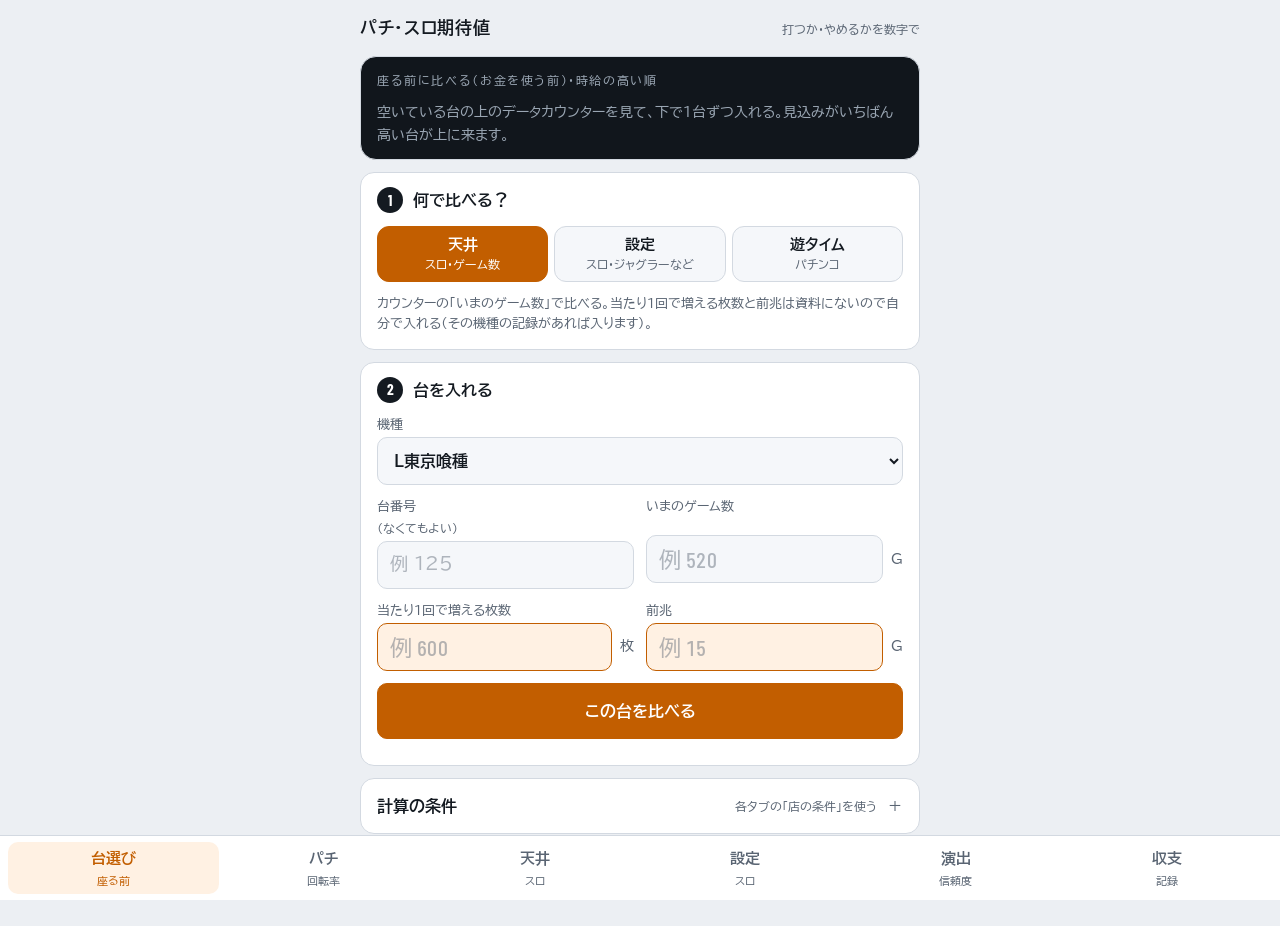
==== commit 16c82c4f: "パチ・スロ期待値：台選び（座る前に候補の台を時給順に比べる）・遊タイムの二重計上を修正・当たり枚数の上限チェック Co-Authored-By: Claude Opus 5.5 <noreply@an" ====
--- a/ev-k7q3x9/index.html
+++ b/ev-k7q3x9/index.html
@@ -192,6 +192,31 @@
 .btn { font: inherit; font-weight: 700; min-height: 48px; padding: 8px 14px; border-radius: 10px; border: 1px solid var(--ink); background: var(--ink); color: var(--panel); cursor: pointer; white-space: nowrap; }
 .btn.ghost { background: transparent; color: var(--ink); border-color: var(--line); }
 .jbtn { justify-self: start; }
+.tabs { grid-template-columns: repeat(6, 1fr); }
+/* 台選び：候補の並び（カウンターの中） */
+.rank { list-style: none; margin: 0; padding: 0; display: grid; gap: 8px; }
+.rank:empty { display: none; }
+.cand { border: 1px solid #2a323c; border-radius: 12px; padding: 10px 12px; display: grid; gap: 4px; }
+.cand.first { border-color: #59de9e; background: color-mix(in srgb, #43d18f 8%, transparent); }
+.cand .c-head { display: flex; align-items: center; gap: 8px; min-width: 0; }
+.cand .c-rank { flex: none; width: 24px; height: 24px; border-radius: 50%; display: grid; place-items: center; background: var(--counter-ink); color: var(--counter); font-family: var(--f-num); font-weight: 700; }
+.cand .c-name { font-weight: 700; min-width: 0; overflow-wrap: anywhere; }
+.cand .c-kind { margin-left: auto; flex: none; font-size: .72rem; color: var(--counter-muted); border: 1px solid #3a4450; border-radius: 999px; padding: 0 8px; }
+.cand .c-ev { font-family: var(--f-num); font-size: 2rem; font-weight: 700; line-height: 1.1; font-variant-numeric: tabular-nums; }
+.cand .c-ev small { font-family: var(--f-body); font-size: .75rem; font-weight: 400; color: var(--counter-muted); margin-left: 8px; }
+.cand.good .c-ev { color: #59de9e; } .cand.bad .c-ev { color: #ff7d73; } .cand.warn .c-ev { color: #f5d27a; }
+.cand.na .c-ev { font-family: var(--f-body); font-size: .9rem; color: var(--counter-muted); }
+.cand .c-why { font-size: .82rem; color: var(--counter-ink); }
+.cand .c-detail { font-size: .78rem; color: var(--counter-muted); }
+.cand .c-acts { display: flex; gap: 8px; margin-top: 4px; }
+.cand .c-acts button { font: inherit; font-size: .82rem; font-weight: 700; min-height: 40px; padding: 4px 12px; border-radius: 10px; border: 1px solid #3a4450; background: transparent; color: var(--counter-ink); cursor: pointer; }
+.cand .c-acts button.go { background: #ffa24a; border-color: #ffa24a; color: #111; }
+.empty-rank { margin: 0; font-size: .9rem; color: var(--counter-muted); }
+.seg { display: grid; grid-template-columns: repeat(3, 1fr); gap: 6px; }
+.seg button { font: inherit; font-weight: 700; min-height: 56px; border-radius: 12px; border: 1px solid var(--line); background: var(--panel-2); color: var(--ink); cursor: pointer; display: grid; place-items: center; line-height: 1.3; padding: 6px 4px; }
+.seg button small { font-weight: 400; font-size: .72rem; color: var(--muted); }
+.seg button[aria-checked="true"] { background: var(--led); border-color: var(--led); color: #fff; }
+.seg button[aria-checked="true"] small { color: #fff; }
 @media (prefers-reduced-motion: no-preference) { .bar i, .gauge .fill { transition: width .25s; } }
 @media (max-width: 360px) { .grid { grid-template-columns: 1fr; } .big { font-size: 2.6rem; } }
 </style>
@@ -199,12 +224,60 @@
 <div class="wrap">
   <header class="appbar"><h1>パチ・スロ期待値</h1><p>打つか・やめるかを数字で</p></header>
   <nav class="tabs" role="tablist" aria-label="計算の種類">
-    <button role="tab" id="t-pachi" aria-selected="true" data-tab="pachi"><b>パチンコ</b><small>回転率</small></button>
+    <button role="tab" id="t-pick" aria-selected="false" data-tab="pick"><b>台選び</b><small>座る前</small></button>
+    <button role="tab" id="t-pachi" aria-selected="true" data-tab="pachi"><b>パチ</b><small>回転率</small></button>
     <button role="tab" id="t-slot" aria-selected="false" data-tab="slot"><b>天井</b><small>スロ</small></button>
     <button role="tab" id="t-set" aria-selected="false" data-tab="set"><b>設定</b><small>スロ</small></button>
     <button role="tab" id="t-ens" aria-selected="false" data-tab="ens"><b>演出</b><small>信頼度</small></button>
     <button role="tab" id="t-log" aria-selected="false" data-tab="log"><b>収支</b><small>記録</small></button>
   </nav>
+
+  <!-- 台選び（お金を使う前に比べる） -->
+  <section id="pick" class="tabpage" hidden>
+    <div class="wrap">
+      <div class="result" aria-live="polite">
+        <span class="eyebrow">座る前に比べる（お金を使う前）・時給の高い順</span>
+        <ol class="rank" id="c-list"></ol>
+        <p class="empty-rank" id="c-empty">空いている台の上のデータカウンターを見て、下で1台ずつ入れる。見込みがいちばん高い台が上に来ます。</p>
+      </div>
+
+      <div class="step">
+        <h2><span class="no">1</span>何で比べる？</h2>
+        <div class="seg" id="c-kind" role="radiogroup" aria-label="比べ方">
+          <button type="button" role="radio" aria-checked="true" data-k="ceil">天井<small>スロ・ゲーム数</small></button>
+          <button type="button" role="radio" aria-checked="false" data-k="set">設定<small>スロ・ジャグラーなど</small></button>
+          <button type="button" role="radio" aria-checked="false" data-k="yu">遊タイム<small>パチンコ</small></button>
+        </div>
+        <p class="note" id="c-kind-note"></p>
+      </div>
+
+      <div class="step">
+        <h2><span class="no">2</span>台を入れる</h2>
+        <div class="grid">
+          <label class="wide">機種<select id="c-m"></select></label>
+          <label>台番号<em>（なくてもよい）</em><input id="c-no" type="text" inputmode="numeric" placeholder="例 125"></label>
+          <label class="cf" data-k="ceil">いまのゲーム数<span class="unit"><input id="c-g" type="number" inputmode="numeric" step="1" placeholder="例 520"><span>G</span></span></label>
+          <label class="cf need" data-k="ceil">当たり1回で増える枚数<span class="unit"><input id="c-w0" type="number" inputmode="numeric" step="1" placeholder="例 600"><span>枚</span></span></label>
+          <label class="cf need" data-k="ceil">前兆<span class="unit"><input id="c-zen" type="number" inputmode="numeric" step="1" placeholder="例 15"><span>G</span></span></label>
+          <label class="cf chk wide" data-k="ceil" id="c-reset-box"><input id="c-reset" type="checkbox">朝一で設定変更されている（天井が短い）</label>
+          <label class="cf wide" data-k="set">今日の通常時のゲーム数<span class="unit"><input id="c-n" type="number" inputmode="numeric" step="1" placeholder="例 3500"><span>G</span></span></label>
+          <label class="cf" data-k="set" data-bonus="1">BIGの回数<input id="c-bb" type="number" inputmode="numeric" step="1" placeholder="例 14"></label>
+          <label class="cf" data-k="set" data-bonus="1">REGの回数<input id="c-rb" type="number" inputmode="numeric" step="1" placeholder="例 12"></label>
+          <label class="cf wide" data-k="set" data-at="1">初当たりの回数<input id="c-k1" type="number" inputmode="numeric" step="1" placeholder="例 9"></label>
+          <label class="cf" data-k="yu">大当たり後の回転数<em>（時短は除く）</em><input id="c-s" type="number" inputmode="numeric" step="1" placeholder="例 180"></label>
+          <label class="cf" data-k="yu">回転率<em>（分かれば）</em><span class="unit"><input id="c-r" type="number" inputmode="decimal" step="any" placeholder="空欄でよい"><span>回転</span></span></label>
+        </div>
+        <div class="acts"><button type="button" class="main" id="c-add">この台を比べる</button></div>
+        <p class="note" id="c-msg"></p>
+      </div>
+
+      <details class="step">
+        <summary>計算の条件<span class="sub">各タブの「店の条件」を使う</span></summary>
+        <p class="note">座る前なので、どれも現金で打ち始める前提です。貸しメダル・交換率は各タブの「店の条件」、設定の「あと打つ時間」と店の配分は設定のタブの値を使います。並びは1時間あたりの見込み（天井は当たるまでの短い時間、設定は何時間も打つので、時間をそろえて比べる）。遊タイムは回転率が分からないうちは厳しめの資料のボーダーちょうどとして、遊タイムに近いぶんの価値だけを出します。</p>
+        <div class="acts"><button type="button" id="c-clear">候補を全部消す</button></div>
+      </details>
+    </div>
+  </section>
 
   <!-- パチンコ -->
   <section id="pachi" class="tabpage">
@@ -532,6 +605,92 @@
 <script>
 // 計算（build.py が calc.js をそのまま埋め込む。test.js でシミュレーションと照合済み）
 /*CALC*/const Calc = {
+  /** 台選び：お金を使う前に、データカウンターの数字だけで候補の台1台の見込みを出す。
+   *  c.kind：'ceil'（スロの天井：いまのゲーム数）／'set'（スロの設定：今日のゲーム数とBIG・REG）／'yu'（パチンコの遊タイム：大当たり後の回転数）。
+   *  m：機種データ。ctx：店の条件 { slot:{xch, lendC, hold}, set:{gph, hours, xch, lendC, hold, prior, coin}, pachi:{lend, xch, hold} }。
+   *  返す ev は「この台に座ったときの見込みの収支（円）」：天井は当たるまで、設定は ctx.set.hours 時間打ち続けたとき、遊タイムは当たるまで */
+  candidate(c, m, ctx) {
+    const { pct } = Calc.fmt;
+    if (!m) return { ok: false, why: '機種を選んでください' };
+    if (c.kind === 'ceil') {
+      if (m.ceilingG == null) return { ok: false, why: '天井のない機種（設定で比べる）' };
+      if (!(c.g >= 0)) return { ok: false, why: 'いまのゲーム数を入れてください' };
+      if (!(c.W0 >= 0)) return { ok: false, why: '当たり1回で増える枚数を入れてください' };
+      const isG = (m.ceilingUnit || 'G') === 'G';
+      const Gn = isG ? m.ceilingG : m.ceilingGApprox, Gr = isG ? m.ceilingResetG : m.ceilingResetGApprox;
+      if (!(Gn > 0)) return { ok: false, why: '天井をゲーム数で決められない機種' };
+      const p = Array.isArray(m.pCeil) && m.pCeil[0] > 1 ? m.pCeil[0] : m.p1;
+      const s = ctx.slot;
+      const v = { p, G: c.reset && Gr ? Gr : Gn, g: c.g, W0: c.W0, W1: c.W1 >= 0 ? c.W1 : c.W0, c: m.coin50 > 0 ? m.coin50 : 32, xch: s.xch, hold: s.hold, lendC: s.lendC, zen: c.zen > 0 ? c.zen : 0 };
+      const mix = c.reset && m.ceilingResetMix ? m.ceilingResetMix : null;
+      if (mix) v.G = Math.max(...mix.map((x) => x.G));
+      const r = mix ? Calc.slotMix(v, mix) : Calc.slot(v);
+      const gainMax = Calc.gainCheck({ ...v, G: Gn }, m.payout && m.payout[0]);
+      const vd = Calc.slotVerdict({ overCeil: v.g > v.G, ev: r.evYen, evStop: null, gainMax, payout1: m.payout && m.payout[0], noZen: !(v.zen > 0), approxUnit: isG ? null : m.ceilingUnit, w1Blank: !(c.W1 >= 0), unsure: !c.W0sure, lowEV: null });
+      return { ok: true, ev: r.evYen, cls: vd.cls, text: vd.text, gainMax, suspect: gainMax !== null, hours: r.games / (ctx.slot.gph > 0 ? ctx.slot.gph : 700), what: '当たるまで打つ', detail: `いま${c.g}G・天井${mix ? `${r.nMin + c.g}〜${v.G}` : v.G}G（あと${mix ? `${r.nMin}〜${r.n}` : Math.max(0, v.G - c.g)}G）` };
+    }
+    if (c.kind === 'set') {
+      if (!Array.isArray(m.pBySetting) || !Array.isArray(m.payout)) return { ok: false, why: '設定の数字がない機種' };
+      if (!(c.n > 0)) return { ok: false, why: '今日の通常時のゲーム数を入れてください' };
+      const multi = Array.isArray(m.pBB) && Array.isArray(m.pRB);
+      const N = c.n;
+      const elems = multi ? [{ k: c.bb || 0, N, d: m.pBB }, { k: c.rb || 0, N, d: m.pRB }]
+        : [{ k: m.type === 'ノーマル' ? (c.bb || 0) + (c.rb || 0) : c.k1 || 0, N, d: m.pBySetting }];
+      if (elems.some((e) => e.k > N)) return { ok: false, why: '回数がゲーム数より多い' };
+      const st = ctx.set;
+      const post = Calc.setting(elems, st.prior, multi);
+      if (post.every((x) => x === 0)) return { ok: false, why: 'この機種は計算できない' };
+      const coin = m.coin50 > 0 ? m.coin50 : st.coin;
+      const opt = st.hold < 1 && coin > 0 ? { hours: Math.min(st.hours, 8), d: m.pBySetting.map((x) => (x > 1 ? x : null)), c: coin, spread: m.type !== 'ノーマル', skip: post.map((x) => x < 0.01) } : null;
+      const ev = Calc.settingEV(post, m.payout.map((x) => (x > 0 ? x : null)), st.gph, st.xch, st.hold, st.lendC, opt);
+      const best = post.indexOf(Math.max(...post)), sure = post[best] >= 0.5, high = post[3] + post[4] + post[5];
+      const head = sure ? `設定${best + 1}の可能性が高い（${pct(post[best])}）` : 'まだ設定は判断できない';
+      const vd = Calc.setVerdict({ okEV: Number.isFinite(ev.evHour), pending: false, missing: ev.missing, evHour: ev.evHour, sure, head, high });
+      return { ok: Number.isFinite(ev.evHour), why: '機械割がない', ev: ev.evHour * st.hours, perHour: ev.evHour, hours: st.hours, cls: vd.cls, text: vd.text, what: `${st.hours}時間打ち続ける`, detail: `設定4以上 ${pct(high)}・今日${N}G` };
+    }
+    if (c.kind === 'yu') {
+      if (!m.yutime) return { ok: false, why: '遊タイムの数字がない機種' };
+      if (!(c.s >= 0)) return { ok: false, why: '大当たり後の回転数を入れてください' };
+      const y = Calc.machineY(m);
+      if (!y) return { ok: false, why: 'この機種は計算できない' };
+      const pc = ctx.pachi;
+      // 回転率が分からないうちは、厳しめの資料のボーダーちょうど（ふだんの期待値0）として、遊タイムに近いぶんの価値だけを出す
+      const base = Calc.pachinko({ P: y.P, R: 20, Y: y.Ystrict, lend: pc.lend, xch: pc.xch, hold: pc.hold, sph: 200, hours: 1 });
+      const R = c.R > 0 ? c.R : base.border;
+      const r = Calc.pachinko({ P: y.P, R, Y: y.Ystrict, lend: pc.lend, xch: pc.xch, hold: pc.hold, sph: 200, hours: 1 });
+      // 資料のボーダーは遊タイムこみなので、遊タイムを足す計算には「遊タイムのぶんを抜いた平均出玉」を使う（二重に数えない）
+      const Yb = Calc.yutimeY(y.P, y.bMax, m.yutime.T, m.yutime.J);
+      const yu = Calc.yutime({ P: y.P, T: m.yutime.T, s: c.s, J: m.yutime.J, Y: Yb, Y2: Yb, costSpin: r.cost, e: r.e });
+      const ev = yu.evYen - r.left;
+      const cls = c.s >= m.yutime.T ? 'warn' : ev >= 0 ? 'warn' : 'bad';
+      const text = c.s >= m.yutime.T ? '遊タイムの回転数を超えている：数字を確かめて'
+        : ev < 0 ? '期待値マイナス：まだ早い' : c.R > 0 ? 'プラスの見込み。座ったら回転率を測って確かめる' : 'プラスの見込み（回転率はボーダーちょうどとして計算。座ったら回転率を測る）';
+      const sph = ctx.pachi.sph > 0 ? ctx.pachi.sph : 200;
+      return { ok: true, ev, cls, text, hours: yu.games / sph, what: '当たるまで打つ', detail: `遊タイムまであと${Math.max(0, m.yutime.T - c.s)}回転・入る確率 ${pct(yu.reach)}` };
+    }
+    return { ok: false, why: '種類を選んでください' };
+  },
+  /** 遊タイム機の「遊タイムのぶんを抜いた」平均出玉。資料の等価ボーダー Rb は遊タイムこみで出してあるので、
+   *  ボーダーの回転率で大当たり直後（0回転）から当たるまで打った期待値が0になる出玉を逆算する（等価・現金：1回転 1000/Rb 円、1玉4円）。
+   *  これを使うと、ボーダーちょうどの台では 0回転で期待値0、遊タイムに近いほどプラス、になる */
+  yutimeY(P, Rb, T, J) {
+    const q = 1 / P, reach = Math.pow(1 - q, T), games = (1 - reach) / q, pJ = 1 - Math.pow(1 - q, J);
+    return (games * (1000 / Rb)) / (4 * ((1 - reach) + reach * pJ));
+  },
+  /** 当たり1回の枚数の上限の目安。設定1の機械割が100%未満の機種は、0Gから当たるまで打つと平均でマイナスになる
+   *  （1回の当たりで増える枚数の平均 ＜ 0Gから当たるまでに使う枚数）。入れた枚数でこれを破るなら、枚数が多すぎる。
+   *  v：Calc.slot の入力（通常の天井）。payout1：設定1の機械割（%）。破っていれば上限の枚数、いなければ null */
+  gainCheck(v, payout1) {
+    if (!(payout1 > 0 && payout1 < 100)) return null;
+    const r0 = Calc.slot({ ...v, g: 0 });
+    return r0.payout > r0.coinsIn ? Math.floor(r0.coinsIn) : null;
+  },
+  /** 候補を見込みの高い順（1時間あたり）に。入れた数字があやしい台（当たりの枚数が機械割から見て多すぎる）はその後ろ、計算できない台はいちばん後ろ */
+  rankCandidates(list) {
+    const tier = (x) => (!x.res.ok ? 2 : x.res.suspect ? 1 : 0);
+    const key = (x) => (x.res.hours > 0 ? x.res.ev / Math.max(x.res.hours, 1 / 6) : x.res.ev); // 時給（10分未満は10分として、端数で大きくしすぎない）
+    return [...list].sort((a, b) => tier(a) - tier(b) || (a.res.ok && b.res.ok ? key(b) - key(a) : 0));
+  },
   pachinko(v) {
     const { P, R, Y, lend, xch, hold, sph, hours } = v; // lend：貸し玉1玉の円（4/1）、xch：100円あたりの交換玉数、hold：持ち玉比率(0〜1)
     const e = 100 / xch; // 1玉の交換価値（円）
@@ -594,10 +753,11 @@
     return { cls: 'bad', text: `たぶんボーダー未満（超えている確率 ${pct(ci.pAbove)}）：やめどき` };
   },
   /** スロ天井の判定。「狙い目」は、期待値プラス・軍資金でやめても大丈夫・前兆を入れた・天井がゲーム数・天井時の獲得を入れた・平均獲得が確か、のすべてのときだけ */
-  slotVerdict({ overCeil, ev, evStop, noZen, approxUnit, w1Blank, unsure, lowEV }) {
+  slotVerdict({ overCeil, ev, evStop, gainMax, payout1, noZen, approxUnit, w1Blank, unsure, lowEV }) {
     const { yen } = Calc.fmt;
     if (overCeil) return { cls: 'warn', text: 'いまのゲーム数が天井を超えています。数字を確かめて' };
     if (ev < 0) return { cls: 'bad', text: '期待値マイナス：打たない' };
+    if (gainMax !== null && gainMax !== undefined) return { cls: 'warn', text: `当たり1回で増える枚数が多すぎます。この機種は設定1の機械割が${payout1}%なので、平均はおよそ${gainMax}枚より少ないはず（このままだと期待値が高く出る）` };
     if (evStop !== null && evStop !== undefined && evStop < 0) return { cls: 'bad', text: `軍資金が足りない：打たない（天井まで届かずやめると平均 ${yen(evStop)}）` };
     if (noZen) return { cls: 'warn', text: 'プラスの見込み。ただし前兆が0のままなので高めに出ています（3 で前兆を入れる）' };
     if (approxUnit) return { cls: 'warn', text: `プラスの見込み。天井は${approxUnit}をゲーム数に直した目安なので、${approxUnit}の貯まり具合も見る` };
@@ -945,7 +1105,19 @@
   lastEV.pachi = NaN; lastEV.pachiSpin = NaN; lastEV.pachiSpins = 0;
   document.querySelectorAll('#pachi .result dd').forEach((d) => (d.textContent = '—'));
   const v = { P: num('P'), R: num('R'), Y: num('Y'), lend: 1000 / num('pb'), xch: num('xch'), hold: num('hold') / 100, sph: num('sph'), hours: num('hours') };
-  if ($('R').value === '') { $('p-big').textContent = '下の「2 回転率を測る」で、打ちながら回転数を入れてください。1,000円ぶん打つと最初の数字が出ます。'; setV($('p-verdict'), 'warn', '回転率がまだない'); return; }
+  if ($('R').value === '') {
+    $('p-big').textContent = '下の「2 回転率を測る」で、打ちながら回転数を入れてください。1,000円ぶん打つと最初の数字が出ます。';
+    setV($('p-verdict'), 'warn', '回転率がまだない');
+    // 遊タイム狙いなら、回転率をボーダーちょうどとして遊タイムの見込みを出す（厳しめの資料のボーダーで）
+    if (v.P > 1 && v.Y > 0 && num('xch') > 0 && num('pb') > 0 && num('yT') > 0) {
+      const yS0 = curPY && Math.abs(curPY.Y - v.Y) < 1 && Math.abs(curPY.P - v.P) < 1e-6 ? curPY.Ystrict : v.Y;
+      const b0 = Calc.pachinko({ ...v, Y: yS0, R: 20, hold: v.hold >= 0 && v.hold <= 1 ? v.hold : 0, sph: 200, hours: 1 });
+      const r0 = Calc.pachinko({ ...v, Y: yS0, R: b0.border, hold: v.hold >= 0 && v.hold <= 1 ? v.hold : 0, sph: 200, hours: 1 });
+      const yu = renderYu({ ...v, Y: yS0 }, r0, true);
+      if (yu) { $('p-big').textContent = `遊タイム狙いの見込みは下の「遊タイムのある台」に出しています（${yen(yu.evYen)}）。座ったら回転率も測る。`; setV($('p-verdict'), yu.evYen >= 0 ? 'warn' : 'bad', yu.evYen >= 0 ? '遊タイム狙い：プラスの見込み（回転率はまだ）' : '遊タイム狙い：まだ早い（期待値マイナス）'); }
+    } else $('ymsg').textContent = '遊タイムの数字を入れると、いまの回転数から当たりまで打ったときの期待値が出ます。';
+    return;
+  }
   if (Object.values(v).some((x) => !Number.isFinite(x)) || v.P <= 1 || v.R <= 0 || v.xch <= 0 || !(num('pb') > 0) || v.hold < 0 || v.hold > 1 || v.Y <= 0) { $('p-big').textContent = '入力を確かめてください（持ち玉の割合は0〜100%）'; $('p-verdict').textContent = ''; return; }
   if (100 / v.xch > v.lend + 1e-9) { $('p-big').textContent = `交換率が貸し玉より高くなっています（1玉${(100 / v.xch).toFixed(2)}円で交換・${v.lend.toFixed(2)}円で借りる）。1円パチンコなら交換率は100玉以上。`; setV($('p-verdict'), 'warn', '交換率と貸し玉を確かめる'); return; }
   const r = Calc.pachinko(v);
@@ -984,15 +1156,22 @@
   $('p-btable').innerHTML = '<tr><th>交換（100円あたり）</th><th>ボーダー</th><th>いまとの差</th></tr>' +
     base.map((x) => { const b = r.borderOf(0, x); return `<tr><td>${x}玉${Math.abs(x - pb / 10) < 1e-9 ? '（等価）' : ''}</td><td>${b.toFixed(1)}回転</td><td>${(v.R - b >= 0 ? '+' : '')}${(v.R - b).toFixed(1)}</td></tr>`; }).join('');
   $('p-hamari').innerHTML = r.hamari.map((h) => bar(`${Math.round(h.k * v.P)}回`, h.p, pct(h.p))).join('') + '<p class="note">大当たり確率の1倍・2倍・3倍の回転数を回しても当たらない確率。</p>';
-  // 遊タイム
+  renderYu(v, r, false);
+}
+// 遊タイム：いまの回転数から当たりまで打った期待値。assumed＝回転率をまだ測っていないので、ボーダーちょうど（ふだんの期待値0）として計算
+function renderYu(v, r, assumed) {
   const yT = num('yT'), ys = num('ys'), yJ = num('yJ'), yY2 = num('yY2');
-  if (yT > 0 && ys >= 0 && yJ > 0) {
-    const yv = { P: v.P, T: yT, s: ys, J: yJ, Y: v.Y, Y2: yY2 > 0 ? yY2 : v.Y, costSpin: r.cost, e: r.e };
-    const yu0 = Calc.yutime(yv), yu = { ...yu0, evYen: yu0.evYen - r.left }; // 1,000円単位で借りた残りの玉の損も引く
-    let st = null;
-    for (let x = 0; x <= yT; x += 10) if (Calc.yutime({ ...yv, s: x }).evYen - r.left >= 0) { st = x; break; }
-    $('ymsg').innerHTML = `${ys > yT ? '<span style="color:var(--bad)">いまの回転数が遊タイムの発動を超えています。数字を確かめてください。</span><br>' : ''}遊タイムまで残り${yu.n}回転・遊タイムに入る確率 ${pct(yu.reach)}<br>当たりまで打った期待値 <span style="color:var(--${yu.evYen >= 0 ? 'good' : 'bad'})">${yen(yu.evYen)}</span>（${st === null ? 'この回転率ではどこから打ってもマイナス' : `${st}回転からプラス`}）`;
-  } else $('ymsg').textContent = '遊タイムの数字を入れると、いまの回転数から当たりまで打ったときの期待値が出ます。';
+  if (!(yT > 0 && ys >= 0 && yJ > 0)) { $('ymsg').textContent = '遊タイムの数字を入れると、いまの回転数から当たりまで打ったときの期待値が出ます。'; return null; }
+  // 手で平均出玉を入れたときは、遊タイムこみの数字だと二重に数えるので注意を出す
+  // 機種を選んでいて平均出玉を変えていなければ、資料のボーダー（遊タイムこみ）から遊タイムのぶんを抜いた出玉を使う（二重に数えない）
+  const fromData = curPY && curPY.yutime && Math.abs(curPY.P - v.P) < 1e-6 && (Math.abs(curPY.Y - v.Y) < 1 || Math.abs(curPY.Ystrict - v.Y) < 1);
+  const Yb = fromData ? Calc.yutimeY(v.P, curPY.bMax, yT, yJ) : v.Y;
+  const yv = { P: v.P, T: yT, s: ys, J: yJ, Y: Yb, Y2: yY2 > 0 ? yY2 : Yb, costSpin: r.cost, e: r.e };
+  const yu0 = Calc.yutime(yv), yu = { ...yu0, evYen: yu0.evYen - r.left }; // 1,000円単位で借りた残りの玉の損も引く
+  let st = null;
+  for (let x = 0; x <= yT; x += 10) if (Calc.yutime({ ...yv, s: x }).evYen - r.left >= 0) { st = x; break; }
+  $('ymsg').innerHTML = `${ys > yT ? '<span style="color:var(--bad)">いまの回転数が遊タイムの発動を超えています。数字を確かめてください。</span><br>' : ''}遊タイムまで残り${yu.n}回転・遊タイムに入る確率 ${pct(yu.reach)}<br>当たりまで打った期待値 <span style="color:var(--${yu.evYen >= 0 ? 'good' : 'bad'})">${yen(yu.evYen)}</span>（${st === null ? 'この回転率ではどこから打ってもマイナス' : `${st}回転からプラス`}）${assumed ? '<br>回転率はまだ測っていないので、ボーダーちょうど（ふだんの期待値0）として、遊タイムの分だけを出しています。座ったら回転率を測る。' : ''}${fromData ? '' : '<br>平均出玉を手で入れたときは、遊タイムを除いた数字を入れる（遊タイムこみの数字だと二重に数えて高く出る）。'}`;
+  return yu;
 }
 
 function slot() {
@@ -1025,7 +1204,10 @@
     lowEV = lo;
     $('s-range').textContent = `${yen(lo)} 〜 ${yen(hi)}`;
   } else $('s-range').textContent = '獲得枚数を2件記録すると出る';
-  { const vd = Calc.slotVerdict({ overCeil: v.g > v.G, ev: r.evYen, evStop, noZen, approxUnit: m && m.ceilingUnit && m.ceilingUnit !== 'G' ? m.ceilingUnit : null, w1Blank, unsure, lowEV }); setV($('s-verdict'), vd.cls, vd.text); }
+  // 当たり1回の枚数が、機種の機械割から見て多すぎないか（設定1が100%未満なら、0Gから打ってプラスにはならない）
+  const gIsG = m && (m.ceilingUnit || 'G') === 'G', gN = m ? (gIsG ? m.ceilingG : m.ceilingGApprox) : null;
+  const gainMax = m && gN > 0 && m.payout ? Calc.gainCheck({ ...v, G: gN }, m.payout[0]) : null;
+  { const vd = Calc.slotVerdict({ overCeil: v.g > v.G, ev: r.evYen, evStop, gainMax, payout1: m && m.payout && m.payout[0], noZen, approxUnit: m && m.ceilingUnit && m.ceilingUnit !== 'G' ? m.ceilingUnit : null, w1Blank, unsure, lowEV }); setV($('s-verdict'), vd.cls, vd.text); }
   $('s-warn').textContent = v.g > v.G ? 'いまのゲーム数が天井を超えています。天井かゲーム数の数字を確かめてください。' : '';
   $('s-q').textContent = sb.qs.map((x) => man(x.yen)).join('／');
   $('s-short').textContent = sb.short === null ? '軍資金を入れると出る' : pct(sb.short);
@@ -1116,22 +1298,147 @@
   $('s-shop-sum').textContent = `${num('slend') || '—'}枚貸し・${num('sxch') || '—'}枚交換${num('sbank') > 0 ? `・軍資金${man(num('sbank'))}` : ''}`;
   $('k-shop-sum').textContent = `持ちメダル${num('khold') >= 0 ? num('khold') : '—'}%・あと${num('khours') || '—'}時間`;
 }
-let renderAll = function () { pachi(); slot(); setting(); renderJournal(); shopSummary(); };
+// ===== 台選び =====
+const cstore = { get() { try { return JSON.parse(localStorage.getItem('ps-cands') || '[]'); } catch (e) { return []; } }, set(o) { try { localStorage.setItem('ps-cands', JSON.stringify(o)); } catch (e) {} } };
+const mdef = { get() { try { return JSON.parse(localStorage.getItem('ps-mdef') || '{}'); } catch (e) { return {}; } }, set(o) { try { localStorage.setItem('ps-mdef', JSON.stringify(o)); } catch (e) {} } };
+let cKind = 'ceil';
+const KIND_NAME = { ceil: '天井', set: '設定', yu: '遊タイム' };
+const KIND_NOTE = {
+  ceil: 'カウンターの「いまのゲーム数」で比べる。当たり1回で増える枚数と前兆は資料にないので自分で入れる（その機種の記録があれば入ります）。',
+  set: '前の人が打ったぶんの「今日のゲーム数」と「BIG・REGの回数」で設定を見込む。回数が多い台ほど見込みがはっきりします。',
+  yu: '大当たり後の回転数で比べる。遊タイムの数字を資料で確かめた機種だけ出ます。',
+};
+function cMachines(k) {
+  if (k === 'yu') return [...MACHINES.pachinko, ...MACHINES.slot.filter((m) => m.kind === 'pachinko')].filter((m) => m.yutime);
+  const sl = MACHINES.slot.filter((m) => m.kind !== 'pachinko');
+  return k === 'ceil' ? sl.filter((m) => m.ceilingG != null) : sl.filter((m) => Array.isArray(m.pBySetting) && Array.isArray(m.payout));
+}
+const cFind = (k, name) => cMachines(k).find((m) => m.name === name);
+function cCtx() {
+  const kp = SETTINGS.map((_, i) => (num('kp' + i) >= 0 ? num('kp' + i) : 0));
+  return {
+    // 座る前の台は現金で打ち始めるので、持ちメダル・持ち玉は0%で比べる
+    slot: { xch: num('sxch') || 5.6, lendC: num('slend') || 50, hold: 0, gph: Math.min(num('kgph') || 700, 1200) },
+    set: { gph: Math.min(num('kgph') || 700, 1200), hours: num('khours') > 0 ? num('khours') : 3, xch: num('kxch') || 5.6, lendC: num('klend') || 50, hold: 0, prior: kp.some((x) => x > 0) ? kp : [50, 20, 15, 7, 5, 3], coin: num('kcoin') },
+    pachi: { lend: 1000 / (num('pb') || 250), xch: num('xch') || 28, hold: 0, sph: num('sph') || 200 },
+  };
+}
+function cForm() {
+  document.querySelectorAll('#c-kind button').forEach((b) => b.setAttribute('aria-checked', String(b.dataset.k === cKind)));
+  $('c-kind-note').textContent = KIND_NOTE[cKind];
+  const cur = $('c-m').value, ms = cMachines(cKind);
+  $('c-m').innerHTML = ms.map((m) => `<option value="${esc(m.name)}">${esc(m.name)}${mark(m)}</option>`).join('');
+  if (ms.some((m) => m.name === cur)) $('c-m').value = cur;
+  cMachineChanged();
+}
+function cMachineChanged() {
+  const m = cFind(cKind, $('c-m').value);
+  const at = m && cKind === 'set' && !(m.type === 'ノーマル');
+  document.querySelectorAll('#pick .cf').forEach((el) => { el.hidden = el.dataset.k !== cKind || (el.dataset.bonus && at) || (el.dataset.at && !at); });
+  $('c-reset-box').hidden = cKind !== 'ceil' || !m || !(m.ceilingResetG || m.ceilingResetMix || m.ceilingResetGApprox);
+  if (cKind === 'ceil' && m) {
+    // 当たりの枚数：その機種の記録の平均（なければ前に入れた値）
+    const all = glog.get()[m.name] || [], xs = all.filter((x) => !x.c).map((x) => x.w), d = mdef.get()[m.name] || {};
+    const st = Calc.logStats(xs);
+    $('c-w0').value = st.n ? Math.round(st.mean) : d.W0 ?? '';
+    $('c-zen').value = m.zenchoG > 0 ? m.zenchoG : d.zen ?? '';
+  }
+}
+function cRead() {
+  const m = cFind(cKind, $('c-m').value), v = (id) => ($(id).value === '' ? undefined : num(id));
+  const c = { id: Date.now(), kind: cKind, name: m ? m.name : '', no: $('c-no').value.trim() };
+  if (cKind === 'ceil') {
+    Object.assign(c, { g: v('c-g'), W0: v('c-w0'), zen: v('c-zen'), reset: $('c-reset').checked && !$('c-reset-box').hidden });
+    const xs = ((glog.get()[c.name] || []).filter((x) => !x.c));
+    c.W0sure = xs.length >= 10 && Math.abs(Calc.logStats(xs.map((x) => x.w)).mean - c.W0) < 1;
+    const ce = (glog.get()[c.name] || []).filter((x) => x.c).map((x) => x.w);
+    if (ce.length) c.W1 = Math.round(Calc.logStats(ce).mean);
+  }
+  if (cKind === 'set') Object.assign(c, { n: v('c-n'), bb: v('c-bb'), rb: v('c-rb'), k1: v('c-k1') });
+  if (cKind === 'yu') Object.assign(c, { s: v('c-s'), R: v('c-r') });
+  return { c, m };
+}
+$('c-kind').addEventListener('click', (ev) => { const b = ev.target.closest('button'); if (!b) return; cKind = b.dataset.k; cForm(); });
+$('c-m').addEventListener('change', cMachineChanged);
+$('c-add').addEventListener('click', () => {
+  const { c, m } = cRead();
+  const res = Calc.candidate(c, m, cCtx());
+  if (!res.ok) { $('c-msg').textContent = res.why + '。'; return; }
+  const list = cstore.get(); list.push(c); cstore.set(list);
+  if (c.kind === 'ceil') { const d = mdef.get(); d[c.name] = { W0: c.W0, zen: c.zen }; mdef.set(d); }
+  $('c-msg').textContent = `${c.no ? c.no + '番台 ' : ''}${c.name} を入れました（${Calc.fmt.yen(res.ev)}）。次の台を入れると並び替わります。`;
+  ['c-no', 'c-g', 'c-n', 'c-bb', 'c-rb', 'c-k1', 'c-s', 'c-r'].forEach((id) => ($(id).value = ''));
+  $('c-reset').checked = false;
+  renderCands();
+  window.scrollTo({ top: 0, behavior: 'smooth' });
+});
+$('c-clear').addEventListener('click', () => { cstore.set([]); renderCands(); $('c-msg').textContent = '候補を全部消しました。'; });
+// 入れてからの時間（データカウンターの数字は時間とともに変わる）
+function age(id) {
+  const min = Math.floor((Date.now() - id) / 60000);
+  if (min < 1) return '';
+  return `<div class="c-detail"${min >= 60 ? ' style="color:#f5d27a"' : ''}>${min < 60 ? `${min}分前に入力` : `${Math.floor(min / 60)}時間${min % 60}分前に入力（いまの数字に入れ直す）`}</div>`;
+}
+function renderCands() {
+  if (tab !== 'pick') return; // 開いているときだけ並べ直す（重い計算をほかのタブの入力で走らせない）
+  const ctx = cCtx();
+  const list = cstore.get().map((c) => ({ c, res: Calc.candidate(c, cFind(c.kind, c.name), ctx) }));
+  const ranked = Calc.rankCandidates(list);
+  $('c-empty').hidden = ranked.length > 0;
+  $('c-list').innerHTML = ranked.map(({ c, res }, i) => {
+    const title = `${c.no ? esc(c.no) + '番台　' : ''}${esc(c.name)}`;
+    const cls = res.ok ? res.cls : 'na';
+    return `<li class="cand ${cls}${i === 0 && res.ok && res.ev >= 0 && res.cls !== 'bad' && !res.suspect ? ' first' : ''}">
+      <div class="c-head"><span class="c-rank">${i + 1}</span><span class="c-name">${title}</span><span class="c-kind">${KIND_NAME[c.kind]}</span></div>
+      <div class="c-ev">${res.ok ? `${Calc.fmt.yen(res.ev)}<small>${res.what}・約${res.hours >= 1 ? `${res.hours.toFixed(1)}時間` : `${Math.max(1, Math.round(res.hours * 60))}分`}・時給 ${Calc.fmt.yen(res.ev / Math.max(res.hours, 1 / 6))}</small>` : esc(res.why)}</div>
+      ${res.ok ? `<div class="c-why">${esc(res.text)}</div><div class="c-detail">${esc(res.detail)}</div>` : ''}
+      ${age(c.id)}
+      <div class="c-acts"><button type="button" class="go" data-cgo="${c.id}">この台で計算</button><button type="button" data-cdel="${c.id}">消す</button></div>
+    </li>`;
+  }).join('');
+}
+$('c-list').addEventListener('click', (ev) => {
+  const del = ev.target.closest('[data-cdel]'), go = ev.target.closest('[data-cgo]');
+  if (del) { cstore.set(cstore.get().filter((c) => String(c.id) !== del.dataset.cdel)); renderCands(); return; }
+  if (!go) return;
+  const c = cstore.get().find((x) => String(x.id) === go.dataset.cgo);
+  if (!c) return;
+  const pickOpt = (sel, name) => { const o = [...$(sel).options].find((x) => x.textContent.startsWith(name)); if (o) { $(sel).value = o.value; $(sel).onchange(); } };
+  if (c.kind === 'ceil') {
+    showTab('slot'); pickOpt('sm', c.name);
+    $('sreset').checked = !!c.reset; $('sreset').dispatchEvent(new Event('change'));
+    $('g').value = c.g; if (c.W0 >= 0) $('W0').value = c.W0; if (c.W1 >= 0) $('W1').value = c.W1; if (c.zen >= 0) $('zen').value = c.zen;
+  } else if (c.kind === 'set') {
+    showTab('set'); pickOpt('km', c.name);
+    $('kN').value = c.n; $('khold').value = 0; // 台選びと同じく現金で打ち始める前提
+    if (c.k1 >= 0 && !(c.bb >= 0)) { document.querySelector('#set .memo').open = true; $('k1').value = c.k1; }
+    else { $('kbb').value = c.bb ?? ''; $('krb').value = c.rb ?? ''; }
+  } else {
+    showTab('pachi'); pickOpt('pm', c.name);
+    rlogSet([]); $('rs0').value = ''; $('rs1').value = ''; $('ry').value = 0; $('R').value = c.R > 0 ? c.R : ''; // 前の台の測定を残さない
+    $('ys').value = c.s; $('yu').open = true;
+  }
+  renderAll();
+  window.scrollTo({ top: 0 });
+});
+
+let renderAll = function () { pachi(); slot(); setting(); renderJournal(); shopSummary(); renderCands(); };
 
 // タブ
 let tab = 'pachi';
 function showTab(t) {
   tab = t;
   document.querySelectorAll('.tabpage').forEach((s) => (s.hidden = s.id !== t));
-  $('presets-panel').hidden = t === 'log' || t === 'ens';
+  $('presets-panel').hidden = t === 'log' || t === 'ens' || t === 'pick';
   document.querySelectorAll('.tabs button').forEach((b) => b.setAttribute('aria-selected', String(b.dataset.tab === t)));
   try { localStorage.setItem('ps-tab', t); } catch (e) {}
   refreshList();
+  if (t === 'pick') renderCands();
 }
 document.querySelectorAll('.tabs button').forEach((b) => b.addEventListener('click', () => showTab(b.dataset.tab)));
 
 // 機種ごとの保存（タブごと）
-const fields = { pachi: ['P', 'R', 'Y', 'pb', 'xch', 'hold', 'sph', 'hours', 'bank', 'yT', 'ys', 'yJ', 'yY2'], slot: ['g', 'G', 'p', 'W0', 'W1', 'c', 'zen', 'slend', 'sxch', 'shold', 'sbank'], ens: [], set: ['kN', 'kbb', 'krb', 'k1n', 'k1', 'k2n', 'k2', 'k3n', 'k3', 'kgph', 'khours', 'kcoin', 'kxch', 'khold', 'klend', ...SETTINGS.flatMap((_, i) => SETCOLS.map((c) => c[0] + i))], log: [] };
+const fields = { pick: [], pachi: ['P', 'R', 'Y', 'pb', 'xch', 'hold', 'sph', 'hours', 'bank', 'yT', 'ys', 'yJ', 'yY2'], slot: ['g', 'G', 'p', 'W0', 'W1', 'c', 'zen', 'slend', 'sxch', 'shold', 'sbank'], ens: [], set: ['kN', 'kbb', 'krb', 'k1n', 'k1', 'k2n', 'k2', 'k3n', 'k3', 'kgph', 'khours', 'kcoin', 'kxch', 'khold', 'klend', ...SETTINGS.flatMap((_, i) => SETCOLS.map((c) => c[0] + i))], log: [] };
 const store = { get() { try { return JSON.parse(localStorage.getItem('ps-presets') || '{}'); } catch (e) { return {}; } }, set(o) { try { localStorage.setItem('ps-presets', JSON.stringify(o)); return true; } catch (e) { return false; } } };
 function refreshList() {
   const all = store.get()[tab] || {};
@@ -1182,7 +1489,7 @@
     if (!m) { $('pm-note').textContent = ''; renderAll(); return; }
     if (m.P) $('P').value = m.P;
     const my = Calc.machineY(m);
-    if (my) { $('Y').value = Math.round(my.Y); curPY = { ...my, Y: Math.round(my.Y) }; }
+    if (my) { $('Y').value = Math.round(my.Y); curPY = { ...my, Y: Math.round(my.Y), yutime: m.yutime || null }; }
     // 遊タイム（資料で確かめた機種だけ）。いまの回転数は自分で入れる
     if (m.yutime) { $('yT').value = m.yutime.T; $('yJ').value = m.yutime.J; $('yu').open = true; }
     else { $('yT').value = ''; $('yJ').value = ''; }
@@ -1477,15 +1784,15 @@
 DEFAULTS = Object.fromEntries(Object.values(fields).flat().map((f) => [f, $(f) ? $(f).value : '']));
 fillMachineSelects();
 document.addEventListener('input', renderAll);
-let startTab = 'pachi';
-try { startTab = localStorage.getItem('ps-tab') || 'pachi'; } catch (e) {}
-fillEns(); renderEns();
-showTab(['pachi', 'slot', 'set', 'ens', 'log'].includes(startTab) ? startTab : 'pachi');
+let startTab = 'pick';
+try { startTab = localStorage.getItem('ps-tab') || 'pick'; } catch (e) {}
+fillEns(); renderEns(); cForm();
+showTab(['pick', 'pachi', 'slot', 'set', 'ens', 'log'].includes(startTab) ? startTab : 'pick');
 renderAll();
 </script>
 
 <script>
-// オフラインで動くように、開いたときに中身を端末に保存する（版 995f9fb50b）
+// オフラインで動くように、開いたときに中身を端末に保存する（版 35db100c1e）
 if ('serviceWorker' in navigator) window.addEventListener('load', () => navigator.serviceWorker.register('sw.js').catch(() => {}));
 </script>
 </body>
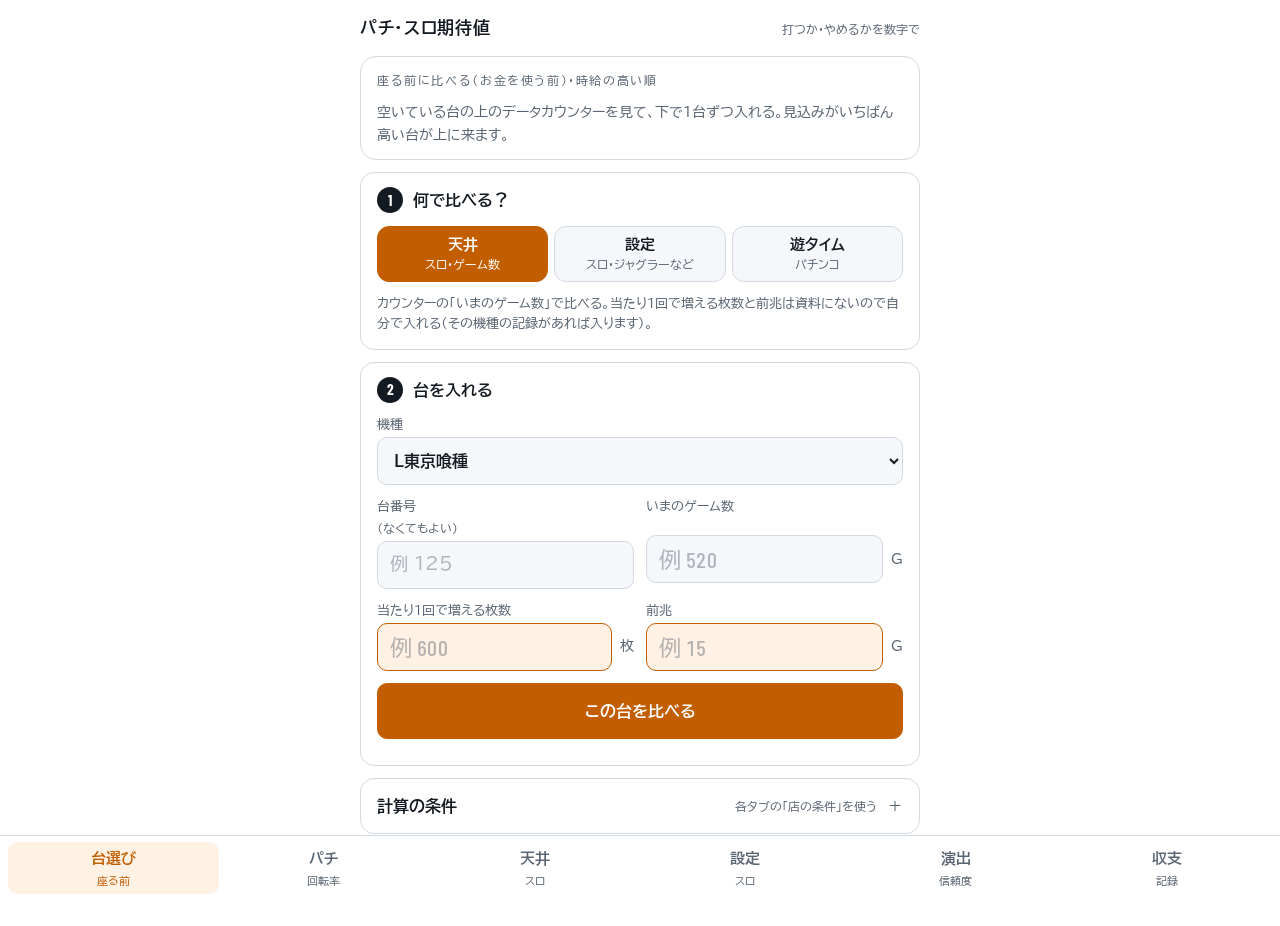
==== commit d4578b08: "パチ・スロ期待値：テーマをホワイトに（ダークモードを外す） Co-Authored-By: Claude Opus 5.5 <noreply@anthropic.com>" ====
--- a/ev-k7q3x9/index.html
+++ b/ev-k7q3x9/index.html
@@ -7,8 +7,8 @@
 <meta name="apple-mobile-web-app-capable" content="yes">
 <meta name="mobile-web-app-capable" content="yes">
 <meta name="apple-mobile-web-app-title" content="パチスロ期待値">
-<meta name="apple-mobile-web-app-status-bar-style" content="black-translucent">
-<meta name="theme-color" content="#0f141b">
+<meta name="apple-mobile-web-app-status-bar-style" content="default">
+<meta name="theme-color" content="#ffffff">
 <link rel="manifest" href="manifest.webmanifest">
 <link rel="apple-touch-icon" href="icon-180.png">
 <style>:root{padding-top:env(safe-area-inset-top,0px);padding-bottom:env(safe-area-inset-bottom,0px)}body{margin:0;font-size:14px}[hidden]{display:none!important}img{max-width:100%}</style>
@@ -22,23 +22,16 @@
 /* ホールの台の上のデータカウンターのように：結果はLEDの数字のように大きく、入力は「1 機種 → 2 測る → 3 店の条件」の順。
    タブは親指で押せる下の帯。文字は読みやすさ優先のUDゴシック、数字は細身で桁がそろう書体 */
 :root {
-  --bg: #eceff3; --panel: #ffffff; --panel-2: #f5f7fa; --line: #d3d9e1; --ink: #141a21; --muted: #5a6573;
+  --bg: #ffffff; --panel: #ffffff; --panel-2: #f5f7fa; --line: #d3d9e1; --ink: #141a21; --muted: #5a6573;
   --led: #c25e00; --led-soft: #fff1e3; --good: #12804b; --good-soft: #e2f4ea; --bad: #c5352a; --bad-soft: #fbe7e4; --warn: #8a6200; --warn-soft: #fbf1d6;
-  --counter: #11161c; --counter-ink: #f3f5f7; --counter-muted: #9aa6b3;
+  --counter: #ffffff; --counter-ink: #141a21; --counter-muted: #5a6573; /* 本人の希望でテーマはホワイト（結果の枠も白） */
   --f-body: "BIZ UDPGothic", "Hiragino Sans", "Yu Gothic", "Meiryo", sans-serif;
   --f-num: "Barlow Condensed", "BIZ UDPGothic", "Hiragino Sans", sans-serif;
   /* 計算の画面が使う名前（グラフ・演出の色） */
   --brass: var(--led); --steel: var(--ink); --surface: var(--panel); --good-bg: var(--good-soft); --bad-bg: var(--bad-soft);
   --tabbar: 64px;
 }
-@media (prefers-color-scheme: dark) { :root:not([data-theme="light"]) {
-  --bg: #0d1116; --panel: #161c23; --panel-2: #1c232c; --line: #2a333e; --ink: #e8ecf0; --muted: #94a0ad;
-  --led: #ffa24a; --led-soft: #3a2614; --good: #43d18f; --good-soft: #12301f; --bad: #ff6d62; --bad-soft: #3a1714; --warn: #f2c65a; --warn-soft: #352a10;
-  --counter: #07090c; --counter-ink: #f3f5f7; --counter-muted: #8f9baa; color-scheme: dark } }
-:root[data-theme="dark"] {
-  --bg: #0d1116; --panel: #161c23; --panel-2: #1c232c; --line: #2a333e; --ink: #e8ecf0; --muted: #94a0ad;
-  --led: #ffa24a; --led-soft: #3a2614; --good: #43d18f; --good-soft: #12301f; --bad: #ff6d62; --bad-soft: #3a1714; --warn: #f2c65a; --warn-soft: #352a10;
-  --counter: #07090c; --counter-ink: #f3f5f7; --counter-muted: #8f9baa; color-scheme: dark }
+:root { color-scheme: light; }
 
 body { background: var(--bg); color: var(--ink); font-family: var(--f-body); font-size: 15px; line-height: 1.65;
   padding-left: max(16px, env(safe-area-inset-left, 0px)); padding-right: max(16px, env(safe-area-inset-right, 0px));
@@ -93,7 +86,7 @@
 .kv { display: grid; grid-template-columns: minmax(0, 1.3fr) minmax(0, 1fr); gap: 6px 12px; margin: 10px 0 2px; font-size: .88rem; font-variant-numeric: tabular-nums; }
 .kv dt { color: var(--counter-muted); } .kv dd { margin: 0; font-weight: 700; text-align: right; overflow-wrap: anywhere; }
 .result .jbtn { justify-self: start; font: inherit; font-size: .85rem; font-weight: 700; min-height: 40px; padding: 6px 14px; border-radius: 10px;
-  border: 1px solid #3a4450; background: transparent; color: var(--counter-ink); cursor: pointer; }
+  border: 1px solid var(--line); background: transparent; color: var(--counter-ink); cursor: pointer; }
 .result #k-bars .bar { color: var(--counter-ink); }
 .result #k-bars .track { background: #2a323c; }
 .result #k-bars .note { color: var(--counter-muted); }
@@ -201,7 +194,7 @@
 .cand .c-head { display: flex; align-items: center; gap: 8px; min-width: 0; }
 .cand .c-rank { flex: none; width: 24px; height: 24px; border-radius: 50%; display: grid; place-items: center; background: var(--counter-ink); color: var(--counter); font-family: var(--f-num); font-weight: 700; }
 .cand .c-name { font-weight: 700; min-width: 0; overflow-wrap: anywhere; }
-.cand .c-kind { margin-left: auto; flex: none; font-size: .72rem; color: var(--counter-muted); border: 1px solid #3a4450; border-radius: 999px; padding: 0 8px; }
+.cand .c-kind { margin-left: auto; flex: none; font-size: .72rem; color: var(--counter-muted); border: 1px solid var(--line); border-radius: 999px; padding: 0 8px; }
 .cand .c-ev { font-family: var(--f-num); font-size: 2rem; font-weight: 700; line-height: 1.1; font-variant-numeric: tabular-nums; }
 .cand .c-ev small { font-family: var(--f-body); font-size: .75rem; font-weight: 400; color: var(--counter-muted); margin-left: 8px; }
 .cand.good .c-ev { color: #59de9e; } .cand.bad .c-ev { color: #ff7d73; } .cand.warn .c-ev { color: #f5d27a; }
@@ -209,7 +202,7 @@
 .cand .c-why { font-size: .82rem; color: var(--counter-ink); }
 .cand .c-detail { font-size: .78rem; color: var(--counter-muted); }
 .cand .c-acts { display: flex; gap: 8px; margin-top: 4px; }
-.cand .c-acts button { font: inherit; font-size: .82rem; font-weight: 700; min-height: 40px; padding: 4px 12px; border-radius: 10px; border: 1px solid #3a4450; background: transparent; color: var(--counter-ink); cursor: pointer; }
+.cand .c-acts button { font: inherit; font-size: .82rem; font-weight: 700; min-height: 40px; padding: 4px 12px; border-radius: 10px; border: 1px solid var(--line); background: transparent; color: var(--counter-ink); cursor: pointer; }
 .cand .c-acts button.go { background: #ffa24a; border-color: #ffa24a; color: #111; }
 .empty-rank { margin: 0; font-size: .9rem; color: var(--counter-muted); }
 .seg { display: grid; grid-template-columns: repeat(3, 1fr); gap: 6px; }
@@ -1792,7 +1785,7 @@
 </script>
 
 <script>
-// オフラインで動くように、開いたときに中身を端末に保存する（版 35db100c1e）
+// オフラインで動くように、開いたときに中身を端末に保存する（版 b5e3fc59ca）
 if ('serviceWorker' in navigator) window.addEventListener('load', () => navigator.serviceWorker.register('sw.js').catch(() => {}));
 </script>
 </body>
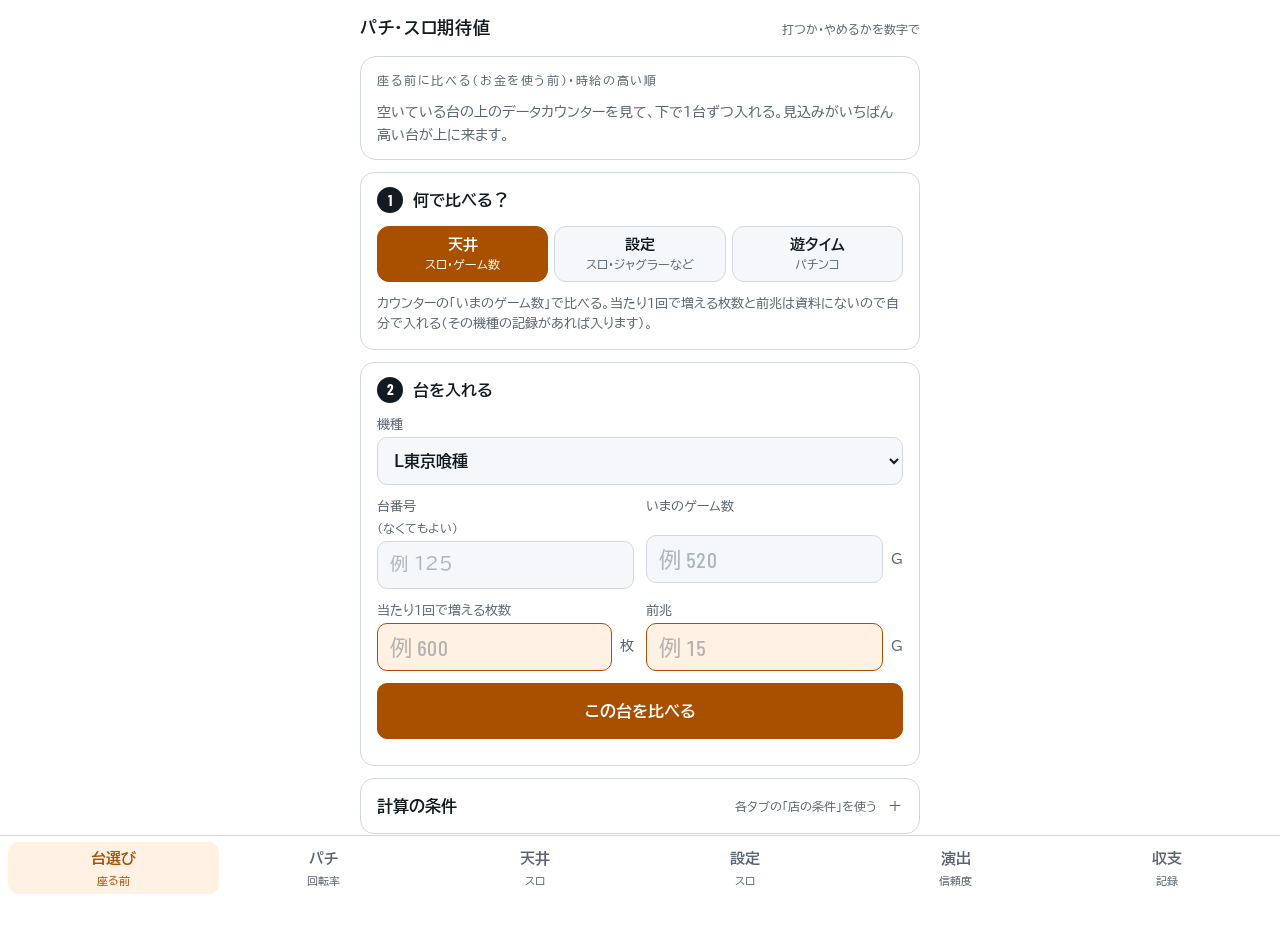
==== commit 50cc828f: "レビューの指摘を反映：パチ・スロ期待値の白地で読めない色を直す、ポートフォリオの使わない演出と色を削除 Co-Authored-By: Claude Opus 5.5 <noreply@anthrop" ====
--- a/ev-k7q3x9/index.html
+++ b/ev-k7q3x9/index.html
@@ -23,7 +23,7 @@
    タブは親指で押せる下の帯。文字は読みやすさ優先のUDゴシック、数字は細身で桁がそろう書体 */
 :root {
   --bg: #ffffff; --panel: #ffffff; --panel-2: #f5f7fa; --line: #d3d9e1; --ink: #141a21; --muted: #5a6573;
-  --led: #c25e00; --led-soft: #fff1e3; --good: #12804b; --good-soft: #e2f4ea; --bad: #c5352a; --bad-soft: #fbe7e4; --warn: #8a6200; --warn-soft: #fbf1d6;
+  --led: #a85000; --led-soft: #fff1e3; --good: #12804b; --good-soft: #e2f4ea; --bad: #c5352a; --bad-soft: #fbe7e4; --warn: #8a6200; --warn-soft: #fbf1d6;
   --counter: #ffffff; --counter-ink: #141a21; --counter-muted: #5a6573; /* 本人の希望でテーマはホワイト（結果の枠も白） */
   --f-body: "BIZ UDPGothic", "Hiragino Sans", "Yu Gothic", "Meiryo", sans-serif;
   --f-num: "Barlow Condensed", "BIZ UDPGothic", "Hiragino Sans", sans-serif;
@@ -61,24 +61,24 @@
 .verdict { display: block; font-weight: 700; font-size: 1rem; line-height: 1.45; padding: 8px 12px 8px 30px; border-radius: 10px; position: relative; }
 .verdict::before { content: ""; position: absolute; left: 12px; top: 1.05em; width: 9px; height: 9px; border-radius: 50%; background: currentColor; transform: translateY(-50%); }
 .verdict:empty { display: none; }
-.verdict.good { background: color-mix(in srgb, #43d18f 18%, transparent); color: #6fe3ad; }
-.verdict.bad { background: color-mix(in srgb, #ff6d62 18%, transparent); color: #ff8f86; }
-.verdict.warn { background: color-mix(in srgb, #f2c65a 16%, transparent); color: #f5d27a; }
+.verdict.good { background: var(--good-soft); color: var(--good); }
+.verdict.bad { background: var(--bad-soft); color: var(--bad); }
+.verdict.warn { background: var(--warn-soft); color: var(--warn); }
 .big { font-family: var(--f-num); font-weight: 700; font-size: 3rem; line-height: 1; letter-spacing: .01em; font-variant-numeric: tabular-nums; color: var(--counter-ink); }
-.big.good { color: #59de9e; } .big.bad { color: #ff7d73; }
+.big.good { color: var(--good); } .big.bad { color: var(--bad); }
 .big small { display: block; font-family: var(--f-body); font-size: .8rem; color: var(--counter-muted); font-weight: 400; letter-spacing: 0; margin-top: 6px; line-height: 1.5; }
 .big:not(.good):not(.bad) { font-family: var(--f-body); font-size: 1rem; font-weight: 700; line-height: 1.6; }
 .gauge { display: grid; gap: 6px; }
 .gauge:empty { display: none; }
 .gauge .row { display: flex; justify-content: space-between; font-size: .78rem; color: var(--counter-muted); }
 .gauge .row b { font-family: var(--f-num); font-size: 1.25rem; font-weight: 600; color: var(--counter-ink); font-variant-numeric: tabular-nums; }
-.gauge .track { position: relative; height: 10px; border-radius: 5px; background: #2a323c; }
-.gauge .fill { position: absolute; inset: 0 auto 0 0; border-radius: 5px; background: #ffa24a; }
+.gauge .track { position: relative; height: 10px; border-radius: 5px; background: var(--panel-2); border: 1px solid var(--line); }
+.gauge .fill { position: absolute; inset: 0 auto 0 0; border-radius: 5px; background: var(--led); }
 .gauge .mark { position: absolute; top: -4px; bottom: -4px; width: 2px; background: var(--counter-ink); }
-.result .warnline { color: #ff9a92; }
+.result .warnline { color: var(--bad); }
 .result .why { margin: 0; font-size: .8rem; color: var(--counter-muted); }
 .result .why:empty { display: none; }
-.more { border-top: 1px solid #2a323c; padding-top: 8px; }
+.more { border-top: 1px solid var(--line); padding-top: 8px; }
 .more > summary { cursor: pointer; font-size: .85rem; font-weight: 700; color: var(--counter-muted); list-style: none; }
 .more > summary::-webkit-details-marker { display: none; }
 .more > summary::after { content: "＋"; float: right; }
@@ -88,7 +88,7 @@
 .result .jbtn { justify-self: start; font: inherit; font-size: .85rem; font-weight: 700; min-height: 40px; padding: 6px 14px; border-radius: 10px;
   border: 1px solid var(--line); background: transparent; color: var(--counter-ink); cursor: pointer; }
 .result #k-bars .bar { color: var(--counter-ink); }
-.result #k-bars .track { background: #2a323c; }
+.result #k-bars .track { background: var(--panel-2); }
 .result #k-bars .note { color: var(--counter-muted); }
 
 /* 入力の段（1 → 2 → 3） */
@@ -189,15 +189,15 @@
 /* 台選び：候補の並び（カウンターの中） */
 .rank { list-style: none; margin: 0; padding: 0; display: grid; gap: 8px; }
 .rank:empty { display: none; }
-.cand { border: 1px solid #2a323c; border-radius: 12px; padding: 10px 12px; display: grid; gap: 4px; }
-.cand.first { border-color: #59de9e; background: color-mix(in srgb, #43d18f 8%, transparent); }
+.cand { border: 1px solid var(--line); border-radius: 12px; padding: 10px 12px; display: grid; gap: 4px; }
+.cand.first { border-color: var(--good); background: var(--good-soft); }
 .cand .c-head { display: flex; align-items: center; gap: 8px; min-width: 0; }
 .cand .c-rank { flex: none; width: 24px; height: 24px; border-radius: 50%; display: grid; place-items: center; background: var(--counter-ink); color: var(--counter); font-family: var(--f-num); font-weight: 700; }
 .cand .c-name { font-weight: 700; min-width: 0; overflow-wrap: anywhere; }
 .cand .c-kind { margin-left: auto; flex: none; font-size: .72rem; color: var(--counter-muted); border: 1px solid var(--line); border-radius: 999px; padding: 0 8px; }
 .cand .c-ev { font-family: var(--f-num); font-size: 2rem; font-weight: 700; line-height: 1.1; font-variant-numeric: tabular-nums; }
 .cand .c-ev small { font-family: var(--f-body); font-size: .75rem; font-weight: 400; color: var(--counter-muted); margin-left: 8px; }
-.cand.good .c-ev { color: #59de9e; } .cand.bad .c-ev { color: #ff7d73; } .cand.warn .c-ev { color: #f5d27a; }
+.cand.good .c-ev { color: var(--good); } .cand.bad .c-ev { color: var(--bad); } .cand.warn .c-ev { color: var(--warn); }
 .cand.na .c-ev { font-family: var(--f-body); font-size: .9rem; color: var(--counter-muted); }
 .cand .c-why { font-size: .82rem; color: var(--counter-ink); }
 .cand .c-detail { font-size: .78rem; color: var(--counter-muted); }
@@ -1141,7 +1141,7 @@
   // いまの回転率とボーダーを1本の棒で（ボーダーの線より右なら打てる側）
   { const bd = rS.border, max = Math.max(v.R, bd) * 1.25, pc = (x) => Math.max(0, Math.min(100, (x / max) * 100));
     $('p-gauge').innerHTML = `<div class="row"><span>いまの回転率 <b>${v.R.toFixed(1)}</b></span><span>ボーダー <b>${bd.toFixed(1)}</b></span></div>` +
-      `<div class="track" role="img" aria-label="回転率 ${v.R.toFixed(1)}、ボーダー ${bd.toFixed(1)}"><span class="fill" style="width:${pc(v.R).toFixed(1)}%;background:${v.R >= bd ? '#59de9e' : '#ff7d73'}"></span><span class="mark" style="left:${pc(bd).toFixed(1)}%"></span></div>`; }
+      `<div class="track" role="img" aria-label="回転率 ${v.R.toFixed(1)}、ボーダー ${bd.toFixed(1)}"><span class="fill" style="width:${pc(v.R).toFixed(1)}%;background:${v.R >= bd ? 'var(--good)' : 'var(--bad)'}"></span><span class="mark" style="left:${pc(bd).toFixed(1)}%"></span></div>`; }
   $('p-border').textContent = `${r.border.toFixed(1)}回転${yS ? `（厳しめの資料 ${rS.border.toFixed(1)}）` : ''}（いま ${v.R}）`;
   $('p-hit').textContent = pct(r.hitInSession);
   $('p-invest').textContent = `${Math.round(r.avgInvest).toLocaleString('ja-JP')}円`;
@@ -1370,7 +1370,7 @@
 function age(id) {
   const min = Math.floor((Date.now() - id) / 60000);
   if (min < 1) return '';
-  return `<div class="c-detail"${min >= 60 ? ' style="color:#f5d27a"' : ''}>${min < 60 ? `${min}分前に入力` : `${Math.floor(min / 60)}時間${min % 60}分前に入力（いまの数字に入れ直す）`}</div>`;
+  return `<div class="c-detail"${min >= 60 ? ' style="color:var(--warn)"' : ''}>${min < 60 ? `${min}分前に入力` : `${Math.floor(min / 60)}時間${min % 60}分前に入力（いまの数字に入れ直す）`}</div>`;
 }
 function renderCands() {
   if (tab !== 'pick') return; // 開いているときだけ並べ直す（重い計算をほかのタブの入力で走らせない）
@@ -1785,7 +1785,7 @@
 </script>
 
 <script>
-// オフラインで動くように、開いたときに中身を端末に保存する（版 b5e3fc59ca）
+// オフラインで動くように、開いたときに中身を端末に保存する（版 91d645595f）
 if ('serviceWorker' in navigator) window.addEventListener('load', () => navigator.serviceWorker.register('sw.js').catch(() => {}));
 </script>
 </body>
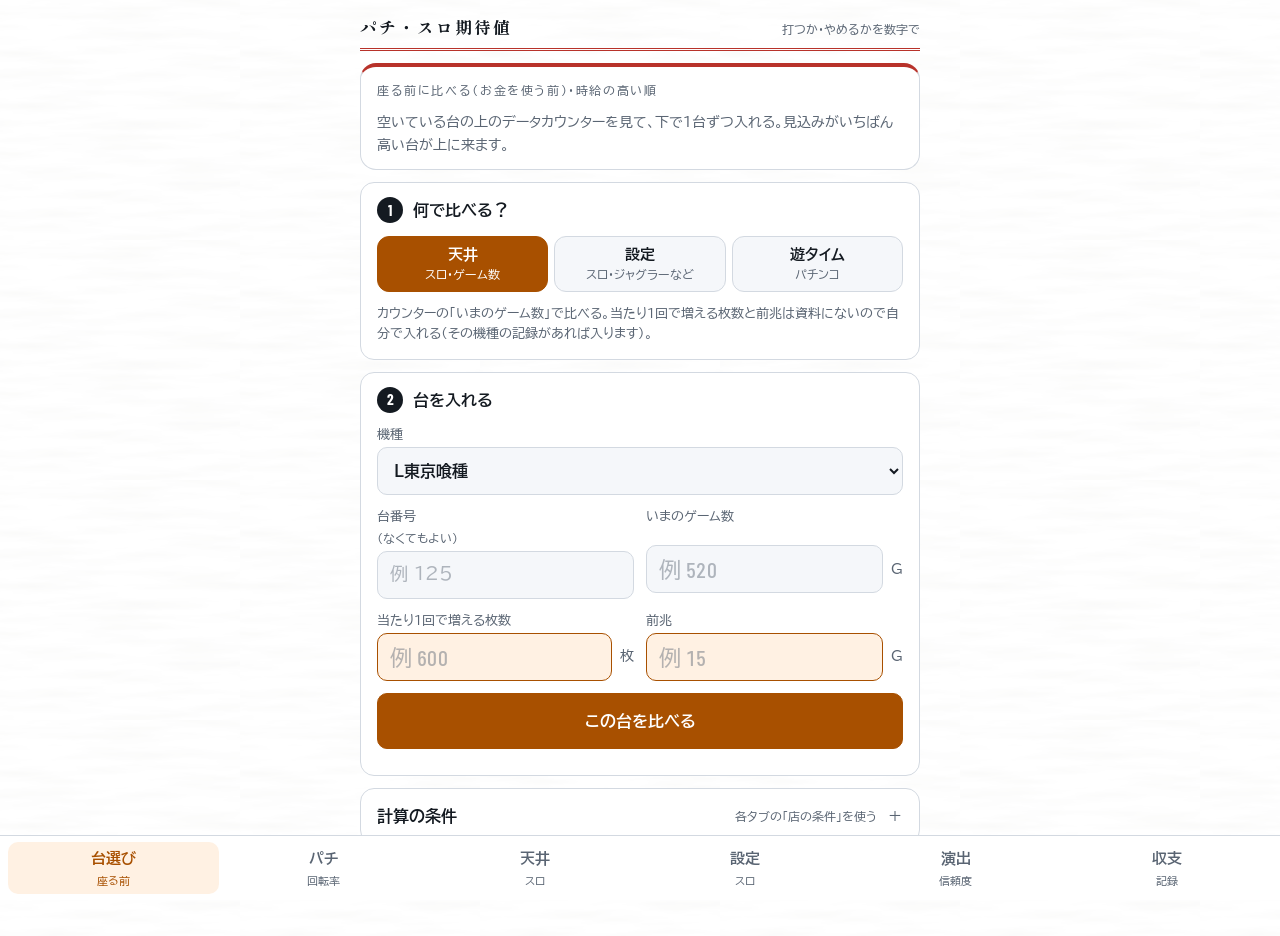
==== commit dec695cf: "和の設え：藍と朱の落款・和紙の地、ブロスタのデモを黒漆と金に、パチスロのアプリ版を更新 Co-Authored-By: Claude Opus 5.5 <noreply@anthropic.com>" ====
--- a/ev-k7q3x9/index.html
+++ b/ev-k7q3x9/index.html
@@ -17,7 +17,7 @@
 <title>パチ・スロ期待値</title>
 <meta name="claude:viewport-fit-sides" content="cover">
 <link rel="preconnect" href="https://fonts.googleapis.com">
-<link rel="stylesheet" href="https://fonts.googleapis.com/css2?family=BIZ+UDPGothic:wght@400;700&family=Barlow+Condensed:wght@500;600;700&display=swap">
+<link rel="stylesheet" href="https://fonts.googleapis.com/css2?family=BIZ+UDPGothic:wght@400;700&family=Shippori+Mincho+B1:wght@800&family=Barlow+Condensed:wght@500;600;700&display=swap">
 <style>
 /* ホールの台の上のデータカウンターのように：結果はLEDの数字のように大きく、入力は「1 機種 → 2 測る → 3 店の条件」の順。
    タブは親指で押せる下の帯。文字は読みやすさ優先のUDゴシック、数字は細身で桁がそろう書体 */
@@ -212,6 +212,26 @@
 .seg button[aria-checked="true"] small { color: #fff; }
 @media (prefers-reduced-motion: no-preference) { .bar i, .gauge .fill { transition: width .25s; } }
 @media (max-width: 360px) { .grid { grid-template-columns: 1fr; } .big { font-size: 2.6rem; } }
+/* 和の設え（2026-11-04、本人「墨とか畳とか the 和が好き」）：和紙の地に墨の数字。題字の下に朱の二本線、結果の札は上に朱の帯。 */
+body { background-color: #fff;
+  background-image: url("data:image/svg+xml;utf8,<svg xmlns='http://www.w3.org/2000/svg' width='240' height='240'><filter id='f'><feTurbulence type='fractalNoise' baseFrequency='.012 .1' numOctaves='3' seed='5'/><feColorMatrix values='0 0 0 0 .5  0 0 0 0 .5  0 0 0 0 .46  0 0 0 .9 0'/><feComponentTransfer><feFuncA type='table' tableValues='0 0 .05 .1'/></feComponentTransfer></filter><rect width='100%25' height='100%25' filter='url(%23f)'/></svg>"); }
+.appbar { border-bottom: 3px double #b8322a; padding-bottom: 6px; }
+.appbar h1 { font-family: "Shippori Mincho B1", "Yu Mincho", "Hiragino Mincho ProN", serif; font-weight: 800; letter-spacing: .12em; }
+.result { border-top: 4px solid #b8322a; }
+/* 動き（2026-11-04）：データカウンター。結果の数字が変わると、下から繰り上がって入れかわる。
+   判定の丸はランプのように一度だけ灯る。タブを切り替えた中身はすっと出る。押したボタンは少し沈む。 */
+@media (prefers-reduced-motion: no-preference) {
+  .big.tick { animation: ctrRoll .26s cubic-bezier(.22,.8,.3,1); }
+  @keyframes ctrRoll { from { opacity: .2; transform: translateY(.35em); clip-path: inset(0 0 35% 0); } to { opacity: 1; transform: none; clip-path: inset(0); } }
+  .verdict.tick::before { animation: lamp .7s ease-out; }
+  @keyframes lamp { 0% { box-shadow: 0 0 0 0 currentColor; } 100% { box-shadow: 0 0 0 9px transparent; } }
+  .tabpage:not([hidden]) { animation: pageIn .28s cubic-bezier(.22,.8,.3,1); }
+  @keyframes pageIn { from { opacity: 0; transform: translateY(8px); } }
+  .btn, .steps button, .acts button, .tabs button, .chk { transition: transform .12s ease-out, background .15s, color .15s; }
+  .btn:active, .steps button:active, .acts button:active, .tabs button:active { transform: scale(.97); }
+  .tabs button[aria-selected="true"] b { animation: tabPop .25s cubic-bezier(.3,1.6,.5,1); }
+  @keyframes tabPop { from { transform: scale(.85); } }
+}
 </style>
 
 <div class="wrap">
@@ -1436,7 +1456,7 @@
 function refreshList() {
   const all = store.get()[tab] || {};
   const names = Object.keys(all);
-  $('plist').innerHTML = names.length ? names.map((n) => `<option>${n.replace(/</g, '&lt;')}</option>`).join('') : '<option value="">（まだ保存なし）</option>';
+  $('plist').innerHTML = names.length ? names.map((n) => `<option>${n.replace(/&/g, '&amp;').replace(/</g, '&lt;')}</option>`).join('') : '<option value="">（まだ保存なし）</option>';
 }
 $('psave').addEventListener('click', () => {
   const name = $('pname').value.trim();
@@ -1782,10 +1802,26 @@
 fillEns(); renderEns(); cForm();
 showTab(['pick', 'pachi', 'slot', 'set', 'ens', 'log'].includes(startTab) ? startTab : 'pick');
 renderAll();
+/* 動き：結果の数字・判定が変わったら .tick を付けなおして、繰り上がり・ランプの動きを1回だけ出す */
+(function () {
+  if (!window.MutationObserver || matchMedia('(prefers-reduced-motion: reduce)').matches) return;
+  const last = new WeakMap();
+  const kick = (el) => { el.classList.remove('tick'); void el.offsetWidth; el.classList.add('tick'); };
+  document.querySelectorAll('.big, .verdict').forEach((el) => {
+    last.set(el, el.textContent);
+    new MutationObserver(() => {
+      const t = el.textContent;
+      if (t === last.get(el)) return;
+      last.set(el, t);
+      if (t.trim()) kick(el);
+    }).observe(el, { childList: true, characterData: true, subtree: true });
+    el.addEventListener('animationend', () => el.classList.remove('tick'));
+  });
+})();
 </script>
 
 <script>
-// オフラインで動くように、開いたときに中身を端末に保存する（版 91d645595f）
+// オフラインで動くように、開いたときに中身を端末に保存する（版 31ced814a2）
 if ('serviceWorker' in navigator) window.addEventListener('load', () => navigator.serviceWorker.register('sw.js').catch(() => {}));
 </script>
 </body>
